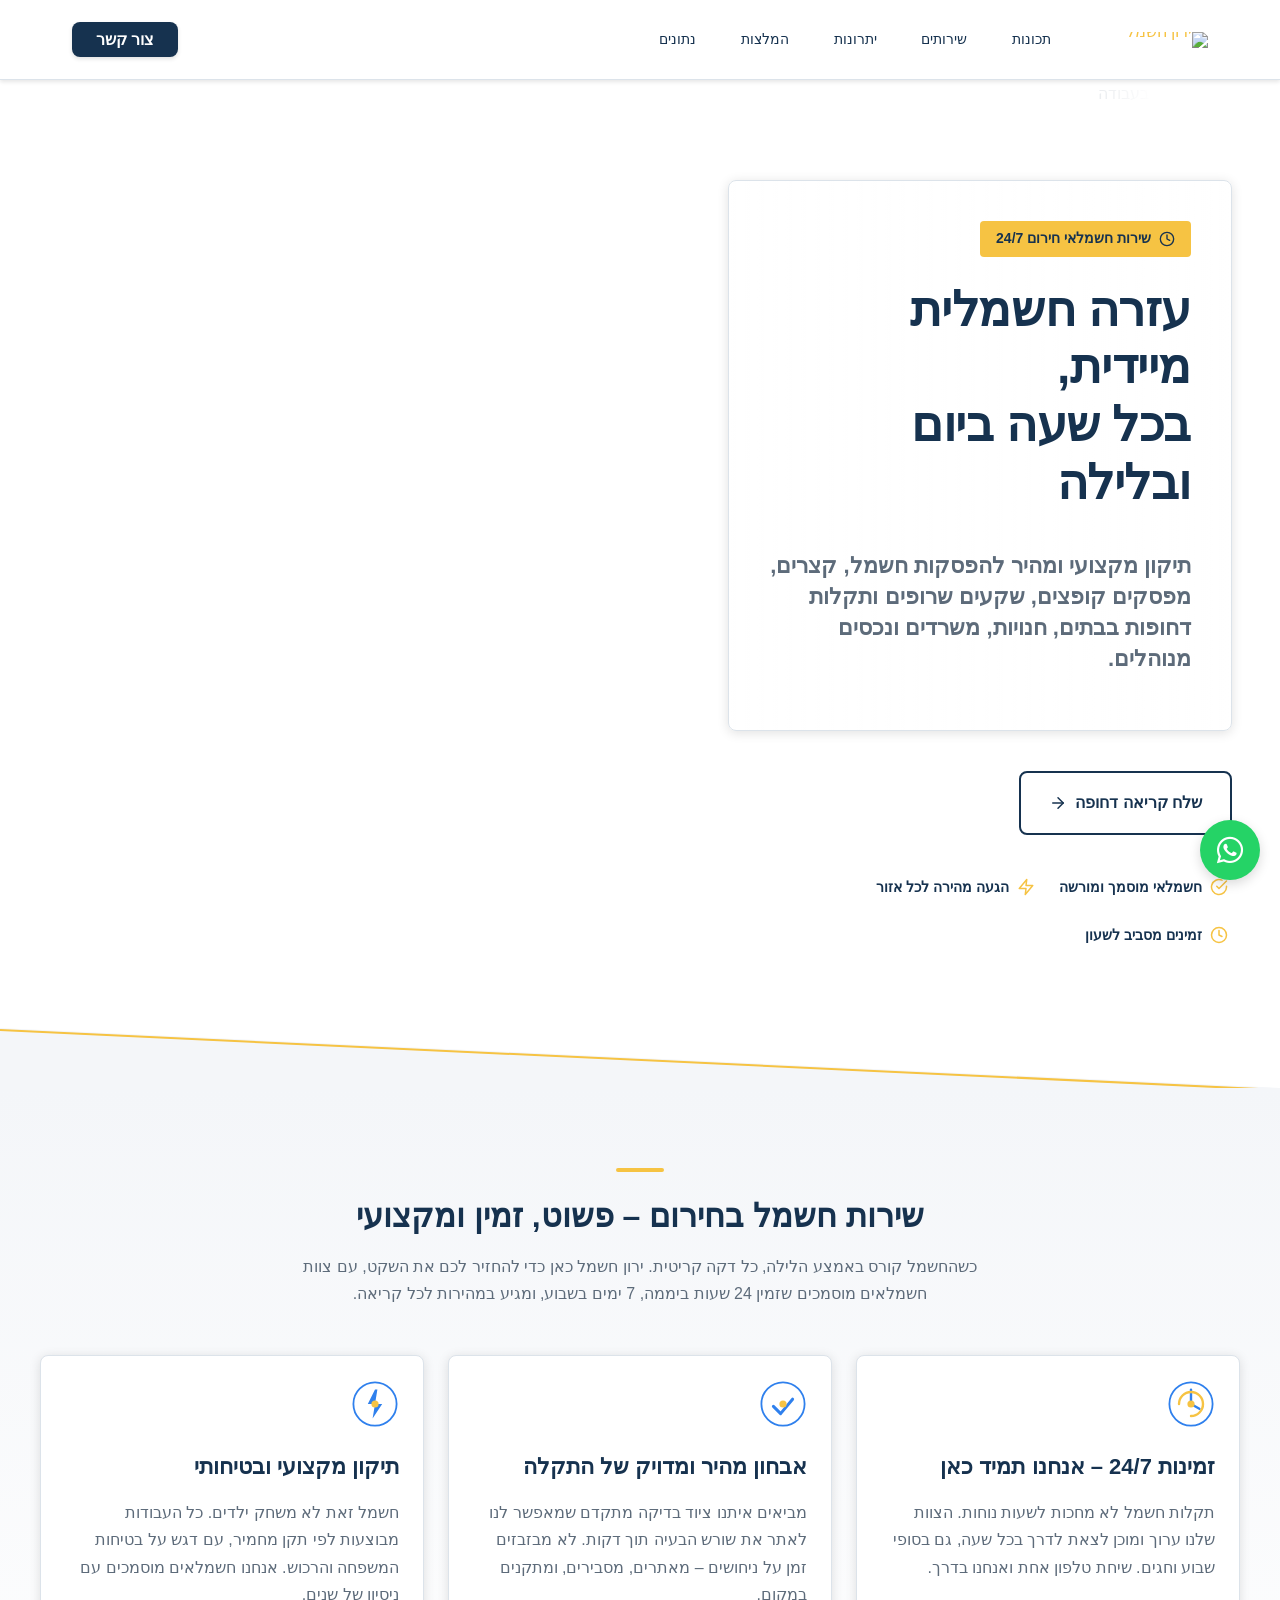
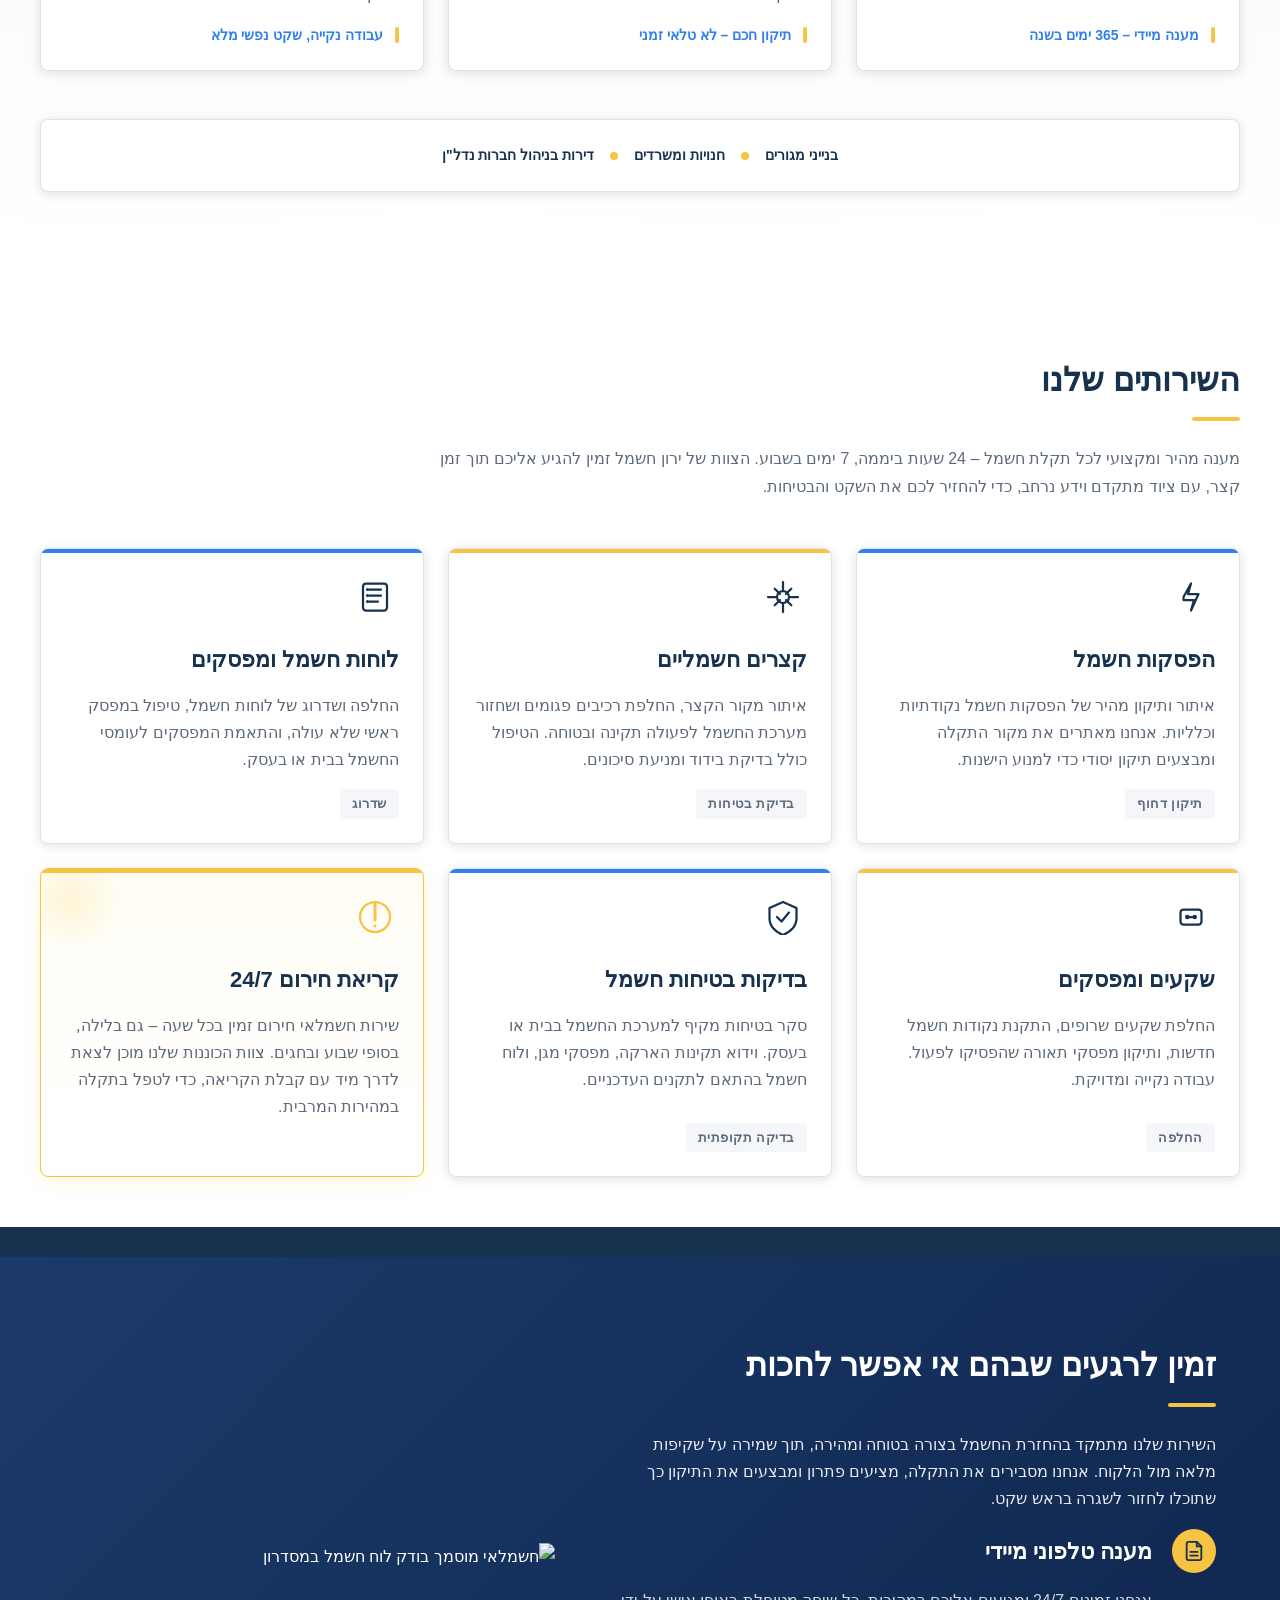
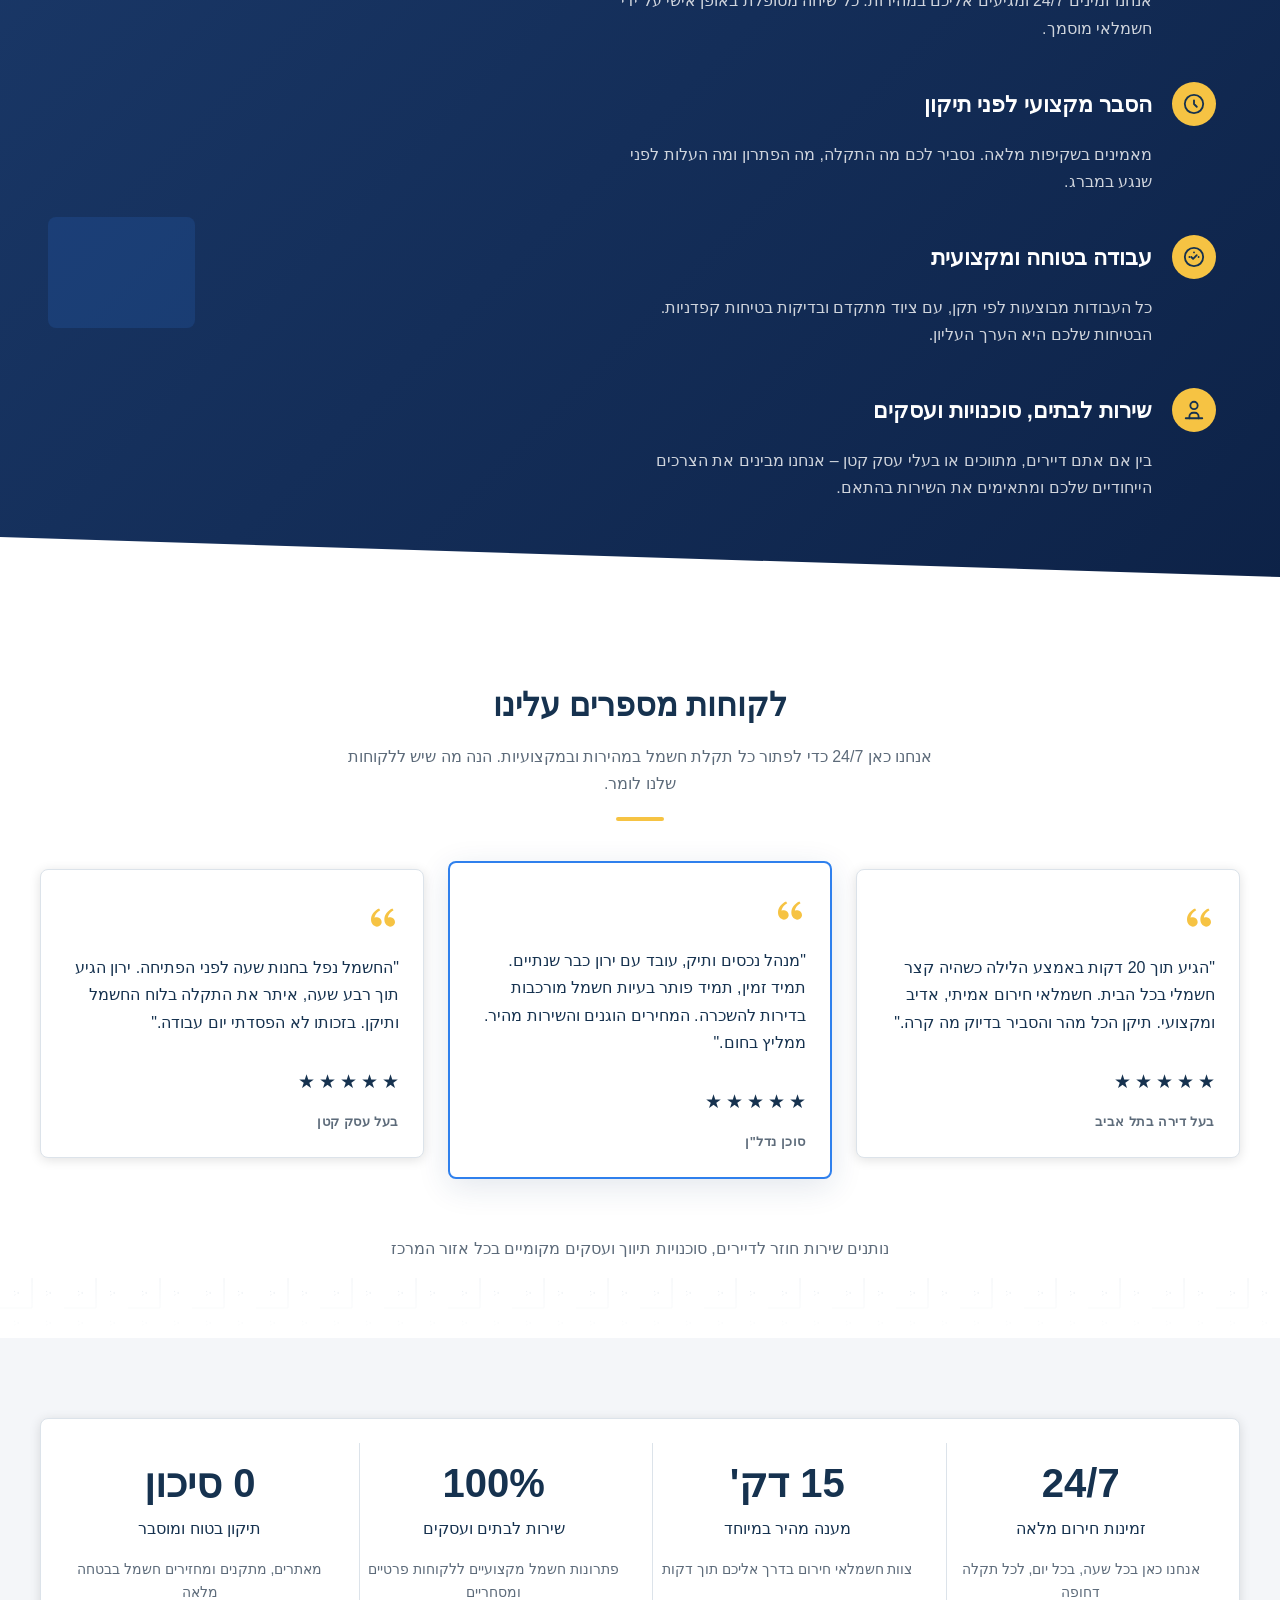
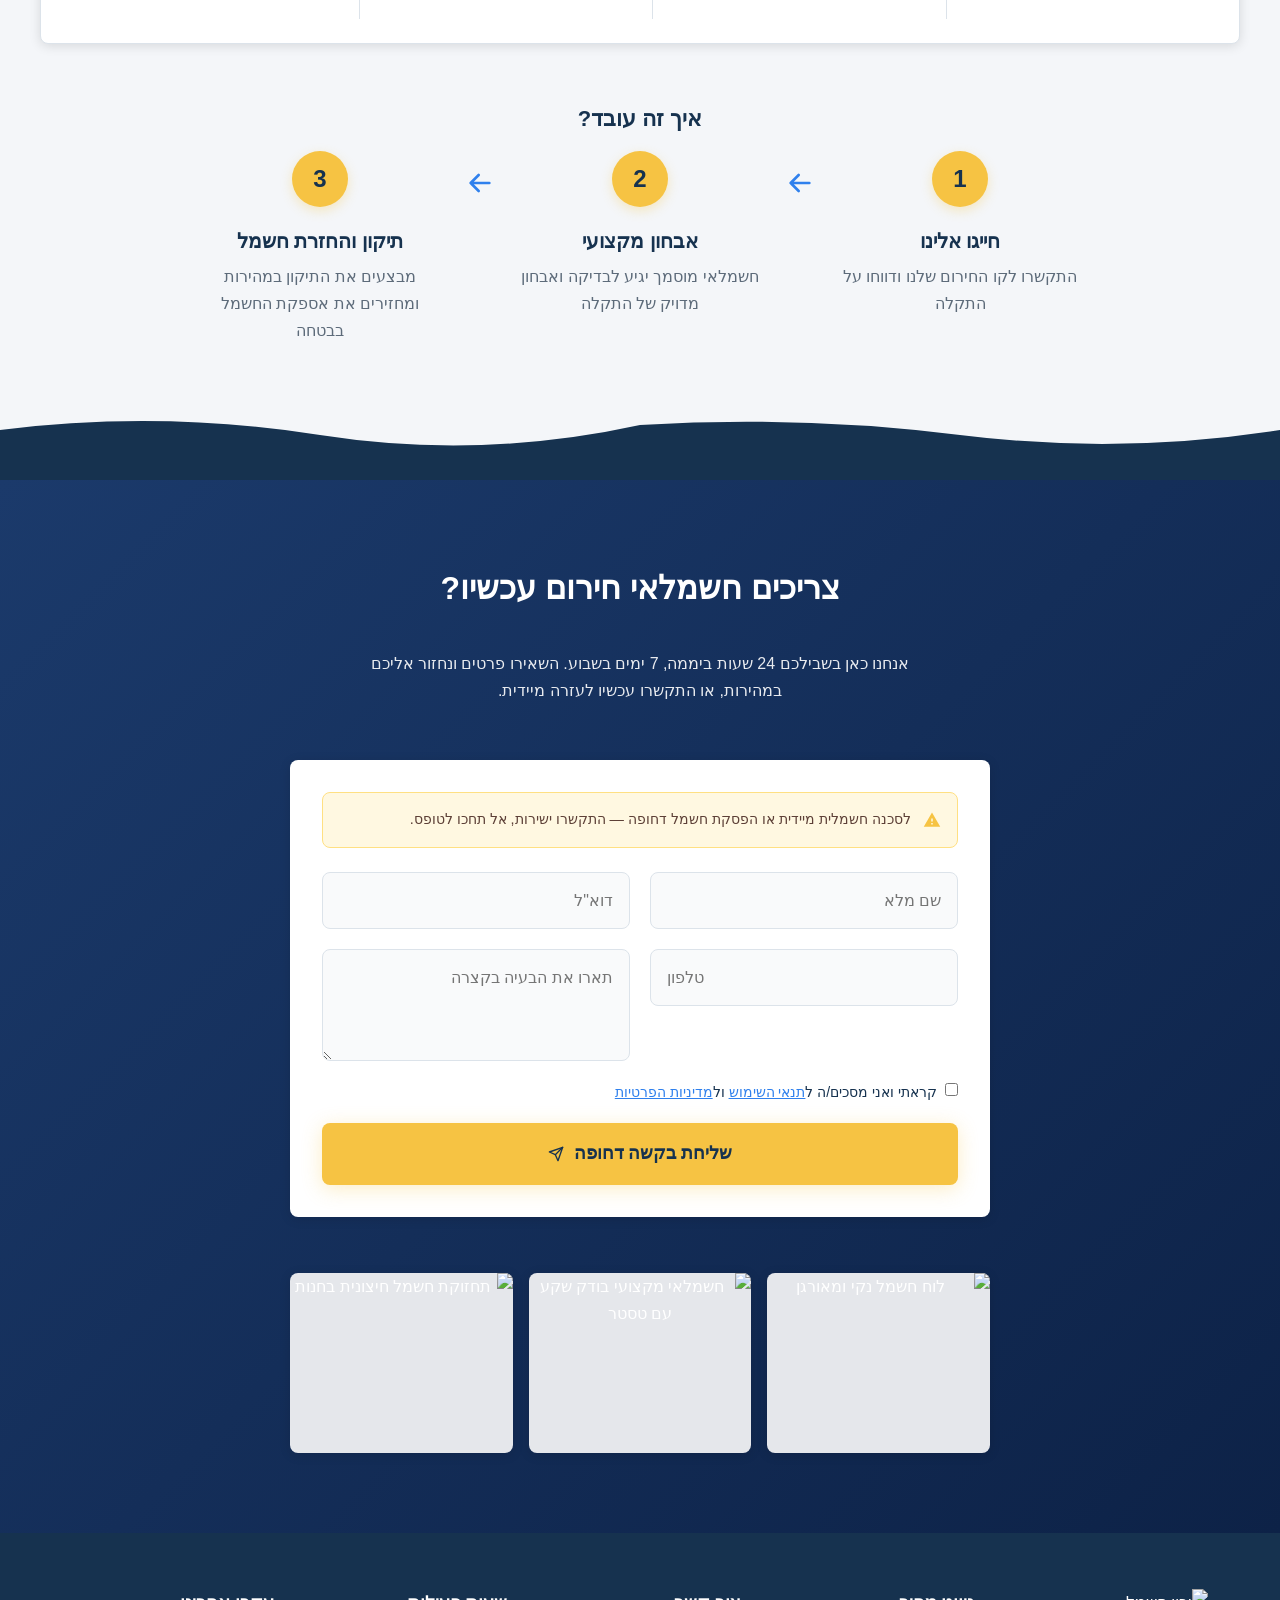
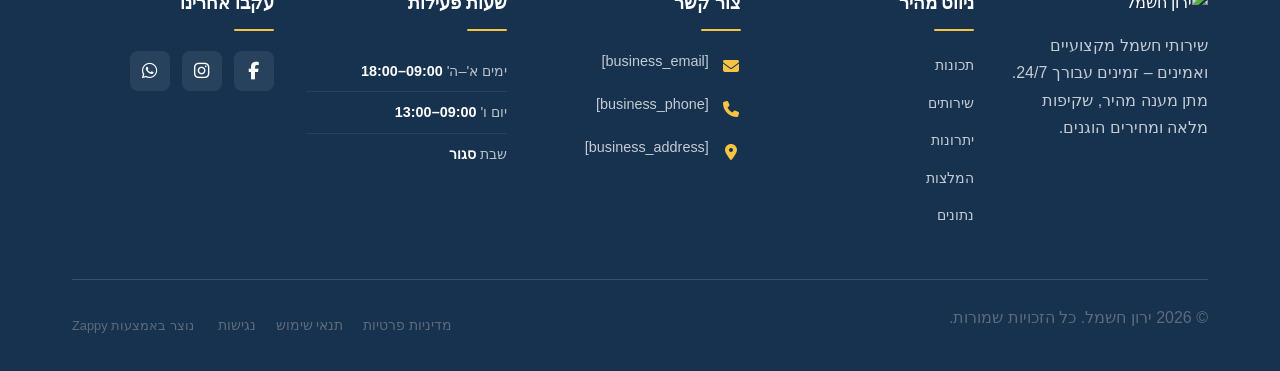
==== index.html @ 62ce53f0 "Incremental sync: 1 page(s) — update_text" ====
<!DOCTYPE html>
<html lang="he" dir="rtl">
<head>
    <meta charset="UTF-8">
    <meta name="viewport" content="width=device-width, initial-scale=1.0">
    <meta name="robots" content="index, follow">
    <title>חשמלאי חירום זמין עכשיו — ירון חשמל</title>
    <meta name="description" content="תקוע בלי חשמל? ירון חשמל מעניק שירות חשמלאי חירום 24 שעות ביממה, 7 ימים בשבוע. מענה מיידי, אמינות ללא פשרות והגעה מהירה לכל אזור. אל תישארו בחושך — חייגו עכשיו!">
    <meta name="keywords" content="חשמלאי חירום, חשמלאי 24 שעות, חשמלאי דחוף, אין חשמל בבית, חשמלאי עכשיו">
    
    <!-- Favicons -->
    <link rel="icon" type="image/x-icon" href="/assets/favicon.ico">
    <link rel="icon" type="image/png" sizes="16x16" href="/assets/favicon-16x16.png">
    <link rel="icon" type="image/png" sizes="32x32" href="/assets/favicon-32x32.png">
    <link rel="icon" type="image/png" sizes="48x48" href="/assets/favicon-48x48.png">
    <link rel="icon" type="image/png" sizes="192x192" href="/assets/favicon-192x192.png">
    <link rel="icon" type="image/png" sizes="512x512" href="/assets/favicon-512x512.png">
    <link rel="apple-touch-icon" href="/assets/apple-touch-icon.png">
    <!-- Zappy Analytics -->
<script>
(function() {
  'use strict';
  
  // Configuration
  var config = {
    websiteId: '525a11b5-ab86-4561-b315-037ea3725234',
    apiUrl: 'https://api.zappy5.com/api/analytics/track',
    sessionDuration: 30 * 60 * 1000, // 30 minutes
    visitorDuration: 30 * 24 * 60 * 60 * 1000, // 30 days
    trackPageViews: true,
    trackClicks: true,
    trackFormSubmissions: true
  };
  
  // Generate or retrieve persistent visitor ID (30 days)
  function getVisitorId() {
    var visitorKey = 'zappy_visitor_' + config.websiteId;
    var visitor = null;
    
    try {
      visitor = localStorage.getItem(visitorKey);
      if (visitor) {
        var visitorData = JSON.parse(visitor);
        var now = Date.now();
        
        // Check if visitor ID is still valid (30 days)
        if (now - visitorData.created < config.visitorDuration) {
          // Update last seen timestamp
          visitorData.lastSeen = now;
          localStorage.setItem(visitorKey, JSON.stringify(visitorData));
          return visitorData.id;
        }
      }
    } catch (e) {
      console.warn('Zappy Analytics: LocalStorage not available');
    }
    
    // Generate new visitor ID
    var newVisitorId = 'zv_' + Date.now() + '_' + Math.random().toString(36).substr(2, 9);
    
    try {
      localStorage.setItem(visitorKey, JSON.stringify({
        id: newVisitorId,
        created: Date.now(),
        lastSeen: Date.now()
      }));
    } catch (e) {
      // Continue without local storage
    }
    
    return newVisitorId;
  }
  
  // Generate or retrieve session ID (30 minutes)
  function getSessionId() {
    var sessionKey = 'zappy_session_' + config.websiteId;
    var session = null;
    
    try {
      session = sessionStorage.getItem(sessionKey);
      if (session) {
        var sessionData = JSON.parse(session);
        var now = Date.now();
        
        // Check if session is still valid
        if (now - sessionData.timestamp < config.sessionDuration) {
          // Update timestamp
          sessionData.timestamp = now;
          sessionStorage.setItem(sessionKey, JSON.stringify(sessionData));
          return sessionData.id;
        }
      }
    } catch (e) {
      console.warn('Zappy Analytics: SessionStorage not available');
    }
    
    // Generate new session ID
    var newSessionId = 'zs_' + Date.now() + '_' + Math.random().toString(36).substr(2, 9);
    
    try {
      sessionStorage.setItem(sessionKey, JSON.stringify({
        id: newSessionId,
        timestamp: Date.now()
      }));
    } catch (e) {
      // Continue without session storage
    }
    
    return newSessionId;
  }
  
  var visitorId = getVisitorId();
  var sessionId = getSessionId();
  
  // Track an event
  function trackEvent(eventType, data) {
    data = data || {};
    
    var eventData = {
      website_id: config.websiteId,
      event_type: eventType,
      page_path: window.location.pathname,
      referrer: document.referrer || 'direct',
      visitor_id: visitorId,
      session_id: sessionId,
      metadata: data
    };
    
    // Use sendBeacon if available (better for page unload events)
    if (navigator.sendBeacon) {
      var blob = new Blob([JSON.stringify(eventData)], { type: 'application/json' });
      navigator.sendBeacon(config.apiUrl, blob);
    } else {
      // Fallback to fetch
      fetch(config.apiUrl, {
        method: 'POST',
        headers: {
          'Content-Type': 'application/json'
        },
        body: JSON.stringify(eventData),
        keepalive: true
      }).catch(function(error) {
        console.warn('Zappy Analytics: Failed to track event', error);
      });
    }
  }
  
  // Track page view
  if (config.trackPageViews) {
    trackEvent('pageview', {
      title: document.title,
      url: window.location.href
    });
  }
  
  // Track clicks on important elements
  if (config.trackClicks) {
    document.addEventListener('click', function(e) {
      var target = e.target;
      
      // Track button clicks (counted as actions)
      if (target.tagName === 'BUTTON' || target.closest('button')) {
        var button = target.tagName === 'BUTTON' ? target : target.closest('button');
        var clickMeta = {
          element: 'button',
          text: button.textContent.trim().substring(0, 100),
          id: button.id || null,
          class: button.className || null
        };
        
        trackEvent('click', clickMeta);
      }
      
      // Track link clicks (navigation - not counted as actions)
      else if (target.tagName === 'A' || target.closest('a')) {
        var link = target.tagName === 'A' ? target : target.closest('a');
        var navMeta = {
          element: 'link',
          text: link.textContent.trim().substring(0, 100),
          href: link.href,
          external: link.hostname !== window.location.hostname
        };
        
        trackEvent('navigation', navMeta);
      }
    }, true);
  }
  
  
  // Track form submissions
  if (config.trackFormSubmissions) {
    document.addEventListener('submit', function(e) {
      var form = e.target;
      
      trackEvent('form_submit', {
        form_id: form.id || null,
        form_name: form.name || null,
        form_action: form.action || null,
        form_method: form.method || 'GET'
      });
    }, true);
  }
  
  // Track time on page (send on page unload)
  var pageLoadTime = Date.now();
  
  window.addEventListener('beforeunload', function() {
    var timeOnPage = Math.floor((Date.now() - pageLoadTime) / 1000); // in seconds
    
    trackEvent('page_unload', {
      time_on_page: timeOnPage,
      page_path: window.location.pathname
    });
  });
  
  // Expose tracking function globally for custom events
  window.zappyAnalytics = {
    track: trackEvent,
    getVisitorId: function() { return visitorId; },
    getSessionId: function() { return sessionId; }
  };
  
})();
</script>
<!-- End Zappy Analytics -->
    <meta property="og:title" content="חשמלאי חירום זמין עכשיו — ירון חשמל">
    <meta property="og:description" content="תקוע בלי חשמל? ירון חשמל מעניק שירות חשמלאי חירום 24 שעות ביממה, 7 ימים בשבוע. מענה מיידי, אמינות ללא פשרות והגעה מהירה לכל אזור. אל תישארו בחושך — חייגו עכשיו!">
    <meta name="twitter:card" content="summary_large_image">
    <meta name="twitter:title" content="חשמלאי חירום זמין עכשיו — ירון חשמל">
    <meta name="twitter:description" content="תקוע בלי חשמל? ירון חשמל מעניק שירות חשמלאי חירום 24 שעות ביממה, 7 ימים בשבוע. מענה מיידי, אמינות ללא פשרות והגעה מהירה לכל אזור. אל תישארו בחושך — חייגו עכשיו!">
    <meta property="og:type" content="website">
  <meta property="og:locale" content="he_IL">
  
  
  
  
  
  <link rel="stylesheet" href="https://cdnjs.cloudflare.com/ajax/libs/font-awesome/6.4.0/css/all.min.css">
  <style>
    .skip-link { position: absolute; top: 0; left: 0; transform: translateY(-200%); padding: 12px 18px; background: var(--bg-dark, #1a1a1a); color: var(--text-light, #fff); font-weight: 600; border-radius: 0 0 8px 0; z-index: 10000; }
    .skip-link:focus { transform: none; outline: 2px solid var(--ring, #fff); outline-offset: 2px; }
    :focus-visible { outline: 2px solid var(--ring, currentColor); outline-offset: 3px; }
  </style>


  
    <!-- Favicons -->
    <link rel="icon" type="image/x-icon" href="/assets/favicon.ico">
    <link rel="icon" type="image/png" sizes="16x16" href="/assets/favicon-16x16.png">
    <link rel="icon" type="image/png" sizes="32x32" href="/assets/favicon-32x32.png">
    <link rel="icon" type="image/png" sizes="48x48" href="/assets/favicon-48x48.png">
    <link rel="icon" type="image/png" sizes="192x192" href="/assets/favicon-192x192.png">
    <link rel="icon" type="image/png" sizes="512x512" href="/assets/favicon-512x512.png">
    <link rel="apple-touch-icon" href="/assets/apple-touch-icon.png">
    <!-- Cookie Consent -->
    <link rel="stylesheet" href="https://cdn.jsdelivr.net/npm/vanilla-cookieconsent@3/dist/cookieconsent.css">
    <script src="https://cdn.jsdelivr.net/npm/vanilla-cookieconsent@3/dist/cookieconsent.umd.js"></script>
    <!-- Mickidum Accessibility Toolbar -->
    <script src="https://cdn.jsdelivr.net/gh/mickidum/acc_toolbar/acctoolbar/acctoolbar.min.js"></script>
    <link rel="stylesheet" href="/styles.css">
    <script>window.ZAPPY_WEBSITE_ID = "525a11b5-ab86-4561-b315-037ea3725234"; window.ZAPPY_API_BASE = "https://api.zappy5.com";</script>

    <style id="zappy-dropdown-submenu-styles">
      /* ========== DESKTOP DROPDOWN SUBMENU STYLES ========== */
      /* Base styles for dropdown submenus - parent must be positioned */
      .nav-menu li:has(.sub-menu), nav li:has(.sub-menu), .navbar li:has(.sub-menu), #navMenu li:has(.sub-menu) { position: relative; }
      /* Submenu base - hidden by default */
      .nav-menu .sub-menu, nav .sub-menu, .navbar .sub-menu, #navMenu .sub-menu { display: block !important; position: absolute !important; top: 100%; left: 0; min-width: 220px; background: white; border-radius: 8px; box-shadow: 0 8px 25px rgba(0,0,0,0.15); padding: 8px 0; opacity: 0; visibility: hidden; transform: translateY(10px); transition: all 0.3s ease; z-index: 1000; list-style: none; pointer-events: none; }
      /* CRITICAL: Desktop hover styles to show dropdown */
      .nav-menu li:hover > .sub-menu, nav li:hover > .sub-menu, .navbar li:hover > .sub-menu, #navMenu li:hover > .sub-menu { opacity: 1 !important; visibility: visible !important; transform: translateY(0) !important; pointer-events: auto !important; }
      /* Submenu item styling */
      .sub-menu li { list-style: none; margin: 0; padding: 0; }
      .sub-menu a { display: block !important; padding: 10px 16px !important; color: var(--text-dark, #333) !important; font-weight: 500; text-decoration: none; white-space: nowrap; transition: background-color 0.2s; }
      .sub-menu .zappy-nav-child > a { padding-left: 28px !important; font-size: 0.9em !important; opacity: 0.85 !important; }
      [dir="rtl"] .sub-menu .zappy-nav-child > a, html[lang="he"] .sub-menu .zappy-nav-child > a, html[lang="ar"] .sub-menu .zappy-nav-child > a { padding-left: 10px !important; padding-right: 28px !important; }
      .sub-menu .zappy-nav-parent > a { font-weight: 600 !important; }
      .sub-menu a:hover { background-color: #f5f5f5; }
      /* RTL (Hebrew/Arabic) dropdown positioning */
      [dir="rtl"] .nav-menu .sub-menu, [dir="rtl"] nav .sub-menu, [dir="rtl"] .navbar .sub-menu, html[lang="he"] .nav-menu .sub-menu, html[lang="he"] nav .sub-menu, html[lang="he"] .navbar .sub-menu, html[lang="ar"] .nav-menu .sub-menu, html[lang="ar"] nav .sub-menu, html[lang="ar"] .navbar .sub-menu { left: auto !important; right: 0 !important; }
      /* Hide empty dropdown menus (exclude catalog sub-menus that use <a> children instead of <li>) */
      .sub-menu:empty, .sub-menu:not(:has(li:not(.zappy-hidden-menu-item))):not(:has(> a)), .sub-menu:not(:has(li)):not(:has(> a)) { display: none !important; opacity: 0 !important; visibility: hidden !important; pointer-events: none !important; }
      /* Desktop: show submenu on Menu Group hover */
      li:has(.menu-group-title):hover > .sub-menu { opacity: 1 !important; visibility: visible !important; transform: translateY(0) !important; pointer-events: auto !important; }
      /* Menu Group title styling */
      .nav-menu > li > .menu-group-title, #navMenu > li > .menu-group-title { display: inline-block; padding: 0.5rem 1rem; cursor: default; user-select: none; }
      
      /* ========== MOBILE SUBMENU STYLES ========== */
      @media (max-width: 768px) {
        .nav-menu .sub-menu, nav .sub-menu, .navbar .sub-menu, #navMenu .sub-menu { position: static !important; transform: none !important; box-shadow: none !important; background: transparent !important; max-height: 0; overflow: hidden; opacity: 0; visibility: hidden; transition: max-height 0.3s ease, opacity 0.3s ease; padding: 0 !important; border-radius: 0 !important; }
        .navbar .sub-menu.mobile-expanded, .nav-menu .sub-menu.mobile-expanded, #navMenu .sub-menu.mobile-expanded { max-height: none !important; overflow-y: visible !important; opacity: 1 !important; visibility: visible !important; padding: 8px 0 8px 16px !important; }
        [dir="rtl"] .sub-menu.mobile-expanded, html[lang="he"] .sub-menu.mobile-expanded { padding: 8px 16px 8px 0 !important; }
        /* Disable hover behavior on mobile */
        .nav-menu li:hover > .sub-menu, nav li:hover > .sub-menu, .navbar li:hover > .sub-menu, #navMenu li:hover > .sub-menu { opacity: 0; visibility: hidden; pointer-events: none; }
        .nav-menu li > .sub-menu.mobile-expanded, nav li > .sub-menu.mobile-expanded, .navbar li > .sub-menu.mobile-expanded, #navMenu li > .sub-menu.mobile-expanded { opacity: 1 !important; visibility: visible !important; pointer-events: auto !important; }
        .nav-menu li:has(.sub-menu), nav li:has(.sub-menu), .navbar li:has(.sub-menu), #navMenu li:has(.sub-menu) { display: flex !important; flex-wrap: wrap !important; align-items: center !important; position: relative !important; min-height: 44px !important; }
        .nav-menu li:has(.sub-menu) > a, nav li:has(.sub-menu) > a, .navbar li:has(.sub-menu) > a, #navMenu li:has(.sub-menu) > a { flex: 1 !important; min-width: 0 !important; }
        .nav-menu li:has(.sub-menu) > .menu-group-title, nav li:has(.sub-menu) > .menu-group-title, .navbar li:has(.sub-menu) > .menu-group-title, #navMenu li:has(.sub-menu) > .menu-group-title { flex: 1 !important; min-width: 0 !important; padding: 0 !important; line-height: inherit !important; }
        .nav-menu li:has(.sub-menu) > .sub-menu, nav li:has(.sub-menu) > .sub-menu, .navbar li:has(.sub-menu) > .sub-menu, #navMenu li:has(.sub-menu) > .sub-menu { flex-basis: 100% !important; width: 100% !important; }
        .nav-menu li:has(.sub-menu) > a [class*="chevron"], .nav-menu li:has(.sub-menu) > a [class*="arrow"], .nav-menu li:has(.sub-menu) > a .fa-chevron-down, .nav-menu li:has(.sub-menu) > a .fa-angle-down, nav li:has(.sub-menu) > a [class*="chevron"], nav li:has(.sub-menu) > a [class*="arrow"], #navMenu li:has(.sub-menu) > a [class*="chevron"], #navMenu li:has(.sub-menu) > a [class*="arrow"] { display: none !important; visibility: hidden !important; }
        .mobile-submenu-toggle { display: flex !important; align-items: center !important; justify-content: center !important; width: 44px !important; height: auto !important; background: transparent !important; border: none !important; cursor: pointer !important; color: var(--text-dark) !important; position: static !important; flex-shrink: 0 !important; align-self: stretch !important; z-index: 2 !important; padding: 0 !important; margin: 0 !important; }
        .mobile-submenu-toggle::after { content: '' !important; width: 0 !important; height: 0 !important; border-left: 6px solid transparent !important; border-right: 6px solid transparent !important; border-top: 7px solid currentColor !important; transition: transform 0.3s ease !important; }
        .mobile-submenu-toggle.expanded::after { transform: rotate(180deg) !important; }
        .sub-menu a { padding: 10px 0 !important; display: block !important; color: var(--text-dark) !important; white-space: normal !important; }
        .sub-menu .zappy-nav-child > a { padding-left: 28px !important; font-size: 0.9em !important; opacity: 0.85 !important; }
        [dir="rtl"] .sub-menu .zappy-nav-child > a, html[lang="he"] .sub-menu .zappy-nav-child > a, html[lang="ar"] .sub-menu .zappy-nav-child > a { padding-left: 0 !important; padding-right: 28px !important; }
        .sub-menu .zappy-nav-parent > a { font-weight: 600 !important; }
        .nav-menu.active, #navMenu.active { max-width: 100vw !important; overflow-x: hidden !important; box-sizing: border-box !important; }
        .navbar .sub-menu li a, nav.navbar .sub-menu li a, .zappy-products-dropdown .sub-menu a { color: var(--text-dark) !important; }
      }
      @media (min-width: 769px) { .mobile-submenu-toggle { display: none !important; } }
    </style>

    <style id="zappy-widget-visibility">
      html[dir="rtl"] .whatsapp-float { right: 20px !important; left: auto !important; }
      html[dir="ltr"] .whatsapp-float, html:not([dir]) .whatsapp-float { left: 20px !important; right: auto !important; }
      html[dir="rtl"] #mic-access-tool-general-button, html[dir="rtl"] .mic-access-tool-general-button,
      html[dir="rtl"] #mic-init-access-tool .mic-access-tool-general-button,
      html[dir="rtl"] #mic-init-access-tool #mic-access-tool-general-button,
      html[dir="rtl"] ._access-icon { left: 20px !important; right: auto !important; }
      html[dir="ltr"] #mic-access-tool-general-button, html[dir="ltr"] .mic-access-tool-general-button,
      html[dir="ltr"] #mic-init-access-tool .mic-access-tool-general-button,
      html[dir="ltr"] #mic-init-access-tool #mic-access-tool-general-button,
      html[dir="ltr"] ._access-icon,
      html:not([dir]) #mic-access-tool-general-button, html:not([dir]) .mic-access-tool-general-button,
      html:not([dir]) #mic-init-access-tool .mic-access-tool-general-button,
      html:not([dir]) #mic-init-access-tool #mic-access-tool-general-button,
      html:not([dir]) ._access-icon { right: 20px !important; left: auto !important; }
      @media (max-width: 768px) { .whatsapp-float { display: flex !important; } }
      @media (min-width: 769px) { .whatsapp-float { display: flex !important; } }
      @media (max-width: 768px) {
        #mic-access-tool-general-button, .mic-access-tool-general-button,
        #mic-init-access-tool .mic-access-tool-general-button, #mic-init-access-tool #mic-access-tool-general-button,
        ._access-icon { display: flex !important; visibility: visible !important; opacity: 1 !important; pointer-events: auto !important; }
        #mic-access-tool-box.opened-mic-access-tool, .mic-access-tool-box.opened-mic-access-tool,
        #mic-init-access-tool #mic-access-tool-box.opened-mic-access-tool {
          visibility: visible !important; opacity: 1 !important; pointer-events: auto !important;
        }
      }
      @media (min-width: 769px) {
        #mic-access-tool-general-button, .mic-access-tool-general-button,
        #mic-init-access-tool .mic-access-tool-general-button, #mic-init-access-tool #mic-access-tool-general-button,
        ._access-icon { display: flex !important; visibility: visible !important; opacity: 1 !important; pointer-events: auto !important; }
        #mic-access-tool-box.opened-mic-access-tool, .mic-access-tool-box.opened-mic-access-tool,
        #mic-init-access-tool #mic-access-tool-box.opened-mic-access-tool {
          visibility: visible !important; opacity: 1 !important; pointer-events: auto !important;
        }
      }
    </style>
</head>
<body>
<a class="skip-link" href="#main">דלג לתוכן הראשי</a>
  <nav class="navbar" dir="rtl">
  <button class="mobile-toggle" id="mobileToggle" aria-label="Menu">
    <svg class="hamburger-icon" width="24" height="24" viewBox="0 0 24 24" fill="none">
      <path d="M3 12h18M3 6h18M3 18h18" stroke="currentColor" stroke-width="2" stroke-linecap="round"></path>
    </svg>
    <svg class="close-icon" width="24" height="24" viewBox="0 0 24 24" fill="none" style="display: none;">
      <path d="M18 6L6 18M6 6l12 12" stroke="currentColor" stroke-width="2" stroke-linecap="round"></path>
    </svg>
  </button>
  <button class="phone-header-btn" data-phone="[business_phone]" aria-label="Call">
    <svg width="20" height="20" viewBox="0 0 24 24" fill="currentColor">
      <path d="M22 16.92v3a2 2 0 0 1-2.18 2 19.79 19.79 0 0 1-8.63-3.07 19.5 19.5 0 0 1-6-6 19.79 19.79 0 0 1-3.07-8.67A2 2 0 0 1 4.11 2h3a2 2 0 0 1 2 1.72 12.84 12.84 0 0 0 .7 2.81 2 2 0 0 1-.45 2.11L8.09 9.91a16 16 0 0 0 6 6l1.27-1.27a2 2 0 0 1 2.11-.45 12.84 12.84 0 0 0 2.81.7A2 2 0 0 1 22 16.92z"></path>
    </svg>
  </button>
  <div class="nav-container">
    <div class="nav-right-group"><div class="nav-brand">
      <a href="/" class="logo-link"><img class="logo" src="/assets/site-----image-1.webp" alt="ירון חשמל"></a>
    </div><ul class="nav-menu" id="navMenu"><li><a href="#features">תכונות</a></li><li><a href="#services">שירותים</a></li><li><a href="#benefits">יתרונות</a></li><li><a href="#testimonials">המלצות</a></li><li><a href="#stats">נתונים</a></li><li class="mobile-contact-link nav-cta-mobile-item"><a href="#cta" class="nav-cta-btn">צור קשר</a></li></ul></div>
    
    <div class="nav-cta-container">
      <a href="#cta" class="nav-cta-btn">צור קשר</a>
    </div>
  </div>
</nav>
<script>

// Navbar Mobile Menu Toggle and Contrast Fix
(function() {
  // Use 'load' event instead of 'DOMContentLoaded' to ensure we run AFTER all other scripts
  window.addEventListener('load', function() {
    
    // FIX MOBILE BUTTON CONTRAST
    // Detect navbar background color and apply contrasting color to mobile buttons
    const navbar = document.querySelector('.navbar, nav, header');
    if (!navbar) {
      console.log('[Navbar] Navbar element not found');
      return;
    }
    
    // DECLARE VARIABLES EARLY to avoid Temporal Dead Zone errors
    // These are used in multiple places below
    let mobileToggle = document.getElementById('mobileToggle') ||
                       document.querySelector('.mobile-toggle') ||
                       document.querySelector('.hamburger') ||
                       document.querySelector('.hamburger-menu') ||
                       document.querySelector('.menu-toggle') ||
                       document.querySelector('.burger-menu') ||
                       document.querySelector('[aria-label="Menu"]') ||
                       document.querySelector('[aria-label="תפריט"]');
    
    const phoneBtn = document.querySelector('.phone-header-btn');
    
    const computedStyle = window.getComputedStyle(navbar);
    let bgColor = computedStyle.backgroundColor;
    
    console.log('[Navbar] Initial navbar background:', bgColor);
    
    // Check if background is transparent or rgba with 0 alpha
    const isTransparent = bgColor === 'transparent' || 
                         bgColor === 'rgba(0, 0, 0, 0)' ||
                         (bgColor.startsWith('rgba') && bgColor.includes(', 0)'));
    
    if (isTransparent) {
      // Check for background-image or gradient
      const bgImage = computedStyle.backgroundImage;
      if (bgImage && bgImage !== 'none') {
        console.log('[Navbar] Navbar has background image/gradient, using dark text');
        bgColor = 'rgb(240, 240, 240)'; // Assume light background
      } else {
        // Transparent navbar - check body background
        const bodyBg = window.getComputedStyle(document.body).backgroundColor;
        console.log('[Navbar] Navbar transparent, using body background:', bodyBg);
        bgColor = bodyBg;
      }
    }
    
    // Calculate luminance to determine if background is light or dark
    const rgb = bgColor.match(/\d+/g);
    if (rgb && rgb.length >= 3) {
      const r = parseInt(rgb[0]);
      const g = parseInt(rgb[1]);
      const b = parseInt(rgb[2]);
      const luminance = (0.299 * r + 0.587 * g + 0.114 * b) / 255;
      
      // Mobile button colors are set by Claude's AI-generated CSS (same as .nav-menu a)
      // No dynamic color overrides needed - colors come from the generated navbar CSS
      console.log('[Navbar] Mobile button colors preserved from Claude CSS (luminance:', luminance.toFixed(2) + ')');
      
      // FIX ICON SIZES - Ensure SVGs are properly sized and visible
      // INJECT CRITICAL CSS TO OVERRIDE ANY CONFLICTING RULES
      const criticalCSS = document.createElement('style');
      criticalCSS.id = 'zappy-mobile-nav-fix';
      const htmlLang = document.documentElement.lang || 'en';
      const htmlDir = document.documentElement.dir || 'ltr';
      // Check both dir attribute AND lang for RTL detection
      // dir="rtl" is the most reliable indicator
      const isRTL = htmlDir === 'rtl' || htmlLang === 'he' || htmlLang === 'ar';
      
      criticalCSS.textContent = `
        /* Hide mobile buttons on desktop, show only on mobile */
        @media (min-width: 769px) {
          .mobile-toggle,
          .phone-header-btn {
            display: none !important;
          }
        }
        
        /* Show and position mobile buttons correctly on mobile */
        @media (max-width: 768px) {
          .navbar,
          nav.navbar {
            min-height: 70px !important;
          }

          .mobile-toggle,
          .phone-header-btn {
            position: absolute !important;
            top: 0 !important;
            bottom: 0 !important;
            margin-top: auto !important;
            margin-bottom: auto !important;
            transform: none !important;
            z-index: 1001 !important;
            display: flex !important;
            align-items: center !important;
            justify-content: center !important;
            width: 36px !important;
            height: 36px !important;
            border-radius: 50% !important;
            border: none !important;
            cursor: pointer !important;
            padding: 6px !important;
            background: none !important;
            color: var(--nav-text, var(--text-dark)) !important;
            touch-action: manipulation !important;
            -webkit-tap-highlight-color: transparent !important;
          }

          html[data-zappy-site-type="ecommerce"] .phone-header-btn,
          body[data-zappy-site-type="ecommerce"] .phone-header-btn,
          html[data-zappy-site-type="ecommerce"] header .phone-header-btn,
          html[data-zappy-site-type="ecommerce"] nav .phone-header-btn {
            display: none !important;
            visibility: hidden !important;
            width: 0 !important;
            height: 0 !important;
            min-width: 0 !important;
            overflow: hidden !important;
          }
          
          /* LTR positioning (default): hamburger LEFT, phone RIGHT */
          html:not([dir="rtl"]):not([lang="he"]):not([lang="ar"]) .mobile-toggle,
          html[dir="ltr"] .mobile-toggle {
            left: 12px !important;
            right: auto !important;
          }
          html:not([dir="rtl"]):not([lang="he"]):not([lang="ar"]) .phone-header-btn,
          html[dir="ltr"] .phone-header-btn {
            right: 12px !important;
            left: auto !important;
          }
          
          /* RTL positioning: hamburger RIGHT, phone LEFT */
          html[dir="rtl"] .mobile-toggle,
          html[lang="he"] .mobile-toggle,
          html[lang="ar"] .mobile-toggle {
            right: 12px !important;
            left: auto !important;
          }
          html[dir="rtl"] .phone-header-btn,
          html[lang="he"] .phone-header-btn,
          html[lang="ar"] .phone-header-btn {
            left: 12px !important;
            right: auto !important;
          }
          
          /* CRITICAL: Ensure nav-container has min-height on mobile */
          /* All children are positioned absolutely/fixed on mobile, so height:auto collapses to 0 */
          .nav-container {
            min-height: 70px !important;
            position: relative !important;
          }
          
          /* Ensure SVG icons are properly sized and inherit color */
          .mobile-toggle svg,
          .phone-header-btn svg {
            width: 24px !important;
            height: 24px !important;
            /* Don't force display - let JavaScript control hamburger/close toggle */
          }
          
          /* Reset nav-cta-container on mobile - remove desktop box-shadow/padding */
          /* that creates a visible ghost box when CTA button is hidden */
          .nav-cta-container {
            box-shadow: none !important;
            padding: 0 !important;
          }
          
          /* Hide nav-cta-container entirely on mobile when there's no lang-switcher */
          /* (only the CTA button is inside, and it's hidden on mobile) */
          .nav-cta-container:not(:has(.lang-switcher)) {
            display: none !important;
          }
          
          /* CRITICAL: Prevent hero image fade gradient from bleeding over headline text */
          /* The .image-fade-gradient has bottom: -30px (extends below parent) */
          /* On mobile stacked layout, this overlaps the h1 text below the image */
          .hero-image-column {
            overflow: hidden !important;
          }
          .image-fade-gradient {
            bottom: 0 !important;
          }
          
          /* Hide desktop language switcher on mobile - hamburger menu handles it */
          /* High specificity to override stored CSS */
          .lang-switcher,
          .nav-cta-container .lang-switcher,
          .nav-container .lang-switcher,
          .navbar .lang-switcher,
          .navbar .nav-cta-container .lang-switcher {
            display: none !important;
          }
        }
      `;
      
      // Remove existing fix if present and inject new one
      const existing = document.getElementById('zappy-mobile-nav-fix');
      if (existing) existing.remove();
      document.head.appendChild(criticalCSS);
      
      console.log('[Navbar] Critical CSS injected for mobile nav positioning');
      
      // ONLY apply inline positioning styles on mobile viewport
      // On desktop, the CSS handles hiding these buttons with display: none
      // Inline styles were breaking desktop layout by overriding CSS
      const isMobileViewport = window.innerWidth <= 768;
      
      if (mobileToggle) {
        // Icon sizing applies to all viewports for consistency
        const hamburgerIcon = mobileToggle.querySelector('.hamburger-icon');
        const closeIcon = mobileToggle.querySelector('.close-icon');
        
        if (hamburgerIcon) {
          hamburgerIcon.style.setProperty('width', '24px', 'important');
          hamburgerIcon.style.setProperty('height', '24px', 'important');
          hamburgerIcon.style.setProperty('display', 'block', 'important'); // Show hamburger by default
        }
        if (closeIcon) {
          closeIcon.style.setProperty('width', '24px', 'important');
          closeIcon.style.setProperty('height', '24px', 'important');
          closeIcon.style.setProperty('display', 'none', 'important'); // Hide close icon by default
        }
        
        // ONLY set positioning inline styles on mobile
        if (isMobileViewport) {
          mobileToggle.style.setProperty('position', 'absolute', 'important');
          mobileToggle.style.setProperty('top', '0', 'important');
          mobileToggle.style.setProperty('bottom', '0', 'important');
          mobileToggle.style.setProperty('margin-top', 'auto', 'important');
          mobileToggle.style.setProperty('margin-bottom', 'auto', 'important');
          mobileToggle.style.setProperty('transform', 'none', 'important');
          mobileToggle.style.setProperty('z-index', '1001', 'important');
          
          // Clear any inline left/right so CSS can take over based on html[dir]
          mobileToggle.style.removeProperty('left');
          mobileToggle.style.removeProperty('right');
          
          console.log('[Navbar] Mobile toggle positioning applied (mobile viewport)');
        } else {
          // On desktop, clear any positioning styles to let CSS handle it
          mobileToggle.style.removeProperty('position');
          mobileToggle.style.removeProperty('top');
          mobileToggle.style.removeProperty('transform');
          mobileToggle.style.removeProperty('z-index');
          mobileToggle.style.removeProperty('left');
          mobileToggle.style.removeProperty('right');
          console.log('[Navbar] Desktop viewport - cleared mobile toggle inline positioning');
        }
      }
      
      if (phoneBtn) {
        // Icon sizing applies to all viewports
        const phoneIcon = phoneBtn.querySelector('svg');
        if (phoneIcon) {
          phoneIcon.style.width = '24px';
          phoneIcon.style.height = '24px';
          phoneIcon.setAttribute('width', '24');
          phoneIcon.setAttribute('height', '24');
        }
        
        // ONLY set positioning inline styles on mobile
        if (isMobileViewport) {
          phoneBtn.style.setProperty('position', 'absolute', 'important');
          phoneBtn.style.setProperty('top', '0', 'important');
          phoneBtn.style.setProperty('bottom', '0', 'important');
          phoneBtn.style.setProperty('margin-top', 'auto', 'important');
          phoneBtn.style.setProperty('margin-bottom', 'auto', 'important');
          phoneBtn.style.setProperty('transform', 'none', 'important');
          phoneBtn.style.setProperty('z-index', '1001', 'important');
          
          // Clear any inline left/right so CSS can take over based on html[dir]
          phoneBtn.style.removeProperty('left');
          phoneBtn.style.removeProperty('right');
          
          console.log('[Navbar] Phone button positioning applied (mobile viewport)');
        } else {
          // On desktop, clear any positioning styles to let CSS handle it
          phoneBtn.style.removeProperty('position');
          phoneBtn.style.removeProperty('top');
          phoneBtn.style.removeProperty('transform');
          phoneBtn.style.removeProperty('z-index');
          phoneBtn.style.removeProperty('left');
          phoneBtn.style.removeProperty('right');
          console.log('[Navbar] Desktop viewport - cleared phone button inline positioning');
        }
      }
    } else {
      console.log('[Navbar] Could not parse background color:', bgColor);
    }
    
    // MOBILE MENU TOGGLE
    // Re-query in case DOM changed (mobileToggle already declared at top of function)
    mobileToggle = document.getElementById('mobileToggle') ||
                   document.querySelector('.mobile-toggle') ||
                   document.querySelector('.hamburger') ||
                   document.querySelector('.hamburger-menu') ||
                   document.querySelector('.menu-toggle') ||
                   document.querySelector('.burger-menu') ||
                   document.querySelector('[aria-label="Menu"]') ||
                   document.querySelector('[aria-label="תפריט"]');
    
    // EXPANDED SEARCH: Find nav menu by ID or class
    const navMenu = document.getElementById('navMenu') ||
                  document.querySelector('.nav-menu') ||
                  document.querySelector('.nav-links') ||
                  document.querySelector('nav ul:not(.submenu)');
    
    if (!mobileToggle || !navMenu) {
      console.log('[Navbar] Mobile toggle or menu not found:', { toggle: !!mobileToggle, menu: !!navMenu });
      return;
    }
    
    // Ensure navMenu has ID for CSS targeting
    if (!navMenu.id) {
      navMenu.id = 'navMenu';
    }
    
    console.log('[Navbar] Initializing mobile menu...');
    
    // Remove any existing event listeners by cloning the button
    const newToggle = mobileToggle.cloneNode(true);
    mobileToggle.parentNode.replaceChild(newToggle, mobileToggle);
    
    // Toggle menu handler (shared by click and touchend)
    function handleToggle(e) {
      e.preventDefault();
      e.stopPropagation();
      
      const hamburgerIcon = newToggle.querySelector('.hamburger-icon');
      const closeIcon = newToggle.querySelector('.close-icon');
      const isActive = navMenu.classList.contains('active');
      
      if (isActive) {
        // Close menu
        navMenu.classList.remove('active');
        if (hamburgerIcon) hamburgerIcon.style.setProperty('display', 'block', 'important');
        if (closeIcon) closeIcon.style.setProperty('display', 'none', 'important');
        document.body.style.overflow = '';
        document.body.classList.remove('menu-open');
        console.log('[Navbar] Menu closed');
      } else {
        // Open menu
        navMenu.classList.add('active');
        if (hamburgerIcon) hamburgerIcon.style.setProperty('display', 'none', 'important');
        if (closeIcon) closeIcon.style.setProperty('display', 'block', 'important');
        document.body.style.overflow = 'hidden';
        document.body.classList.add('menu-open');
        console.log('[Navbar] Menu opened');
      }
    }
    
    // Use click for desktop/emulation and touchend as iOS Safari fallback.
    // Prevent double-fire with a timestamp guard.
    var lastToggleTime = 0;
    function guardedToggle(e) {
      var now = Date.now();
      if (now - lastToggleTime < 300) return;
      lastToggleTime = now;
      handleToggle(e);
    }
    
    newToggle.addEventListener('click', guardedToggle);
    newToggle.addEventListener('touchend', guardedToggle);

    // Close the full-screen overlay menu on Escape
    document.addEventListener('keydown', function(e) {
      if ((e.key === 'Escape' || e.key === 'Esc') && navMenu.classList.contains('active')) {
        const hamburgerIcon = newToggle.querySelector('.hamburger-icon');
        const closeIcon = newToggle.querySelector('.close-icon');
        navMenu.classList.remove('active');
        if (hamburgerIcon) hamburgerIcon.style.setProperty('display', 'block', 'important');
        if (closeIcon) closeIcon.style.setProperty('display', 'none', 'important');
        document.body.style.overflow = '';
        document.body.classList.remove('menu-open');
        console.log('[Navbar] Menu closed (Escape)');
      }
    });
    
    // Close menu when clicking nav links (but NOT dropdown toggles)
    const navLinks = navMenu.querySelectorAll('a');
    navLinks.forEach(function(link) {
      link.addEventListener('click', function() {
        // Don't close if it's a dropdown child (unless it's a real navigation link)
        if (this.getAttribute('href') === '#') return;
        
        const hamburgerIcon = newToggle.querySelector('.hamburger-icon');
        const closeIcon = newToggle.querySelector('.close-icon');
        
        navMenu.classList.remove('active');
        if (hamburgerIcon) hamburgerIcon.style.setProperty('display', 'block', 'important');
        if (closeIcon) closeIcon.style.setProperty('display', 'none', 'important');
        document.body.style.overflow = '';
        document.body.classList.remove('menu-open');
        console.log('[Navbar] Menu closed (link clicked)');
      });
    });
    
    // DROPDOWN MENU TOGGLE (for mobile and touch devices)
    var dropdownToggles = navMenu.querySelectorAll('.dropdown-toggle');
    dropdownToggles.forEach(function(toggle) {
      toggle.addEventListener('click', function(e) {
        e.preventDefault();
        e.stopPropagation();
        var parent = this.closest('.nav-dropdown');
        if (!parent) return;
        
        // Close other open dropdowns at the same level
        var siblings = parent.parentNode.querySelectorAll('.nav-dropdown.open');
        siblings.forEach(function(sib) {
          if (sib !== parent) sib.classList.remove('open');
        });
        
        parent.classList.toggle('open');
        console.log('[Navbar] Dropdown toggled:', parent.classList.contains('open') ? 'open' : 'closed');
      });
    });
    
    // Close dropdowns when clicking outside
    document.addEventListener('click', function(e) {
      if (!e.target.closest('.nav-dropdown')) {
        var openDropdowns = document.querySelectorAll('.nav-dropdown.open');
        openDropdowns.forEach(function(dd) { dd.classList.remove('open'); });
      }
    });
    
    console.log('[Navbar] Dropdown handlers initialized for ' + dropdownToggles.length + ' dropdowns');
    
    // Phone button functionality (phoneBtn already declared at top of function)
    if (phoneBtn) {
      phoneBtn.addEventListener('click', function() {
        // Get phone number from placeholder in page or use default
        const phoneLinks = document.querySelectorAll('a[href^="tel:"]');
        const phoneNumber = phoneLinks.length > 0 
          ? phoneLinks[0].getAttribute('href').replace('tel:', '')
          : '[business_phone]';
        
        window.location.href = 'tel:' + phoneNumber;
        console.log('[Navbar] Phone button clicked');
      });
    }
    
    console.log('[Navbar] Mobile menu initialized successfully');
    
    // WhatsApp button visibility is now controlled via CSS (siteSettings).
    // No JS-based desktop hiding — the button is visible on both mobile and desktop by default.
  });
})();

</script>
  
  <main id="main">
    <section data-band-index="0" id="hero" class="index-hero-section" data-layout-spec="בית-hero" data-hero-treatment="fade-bleed" style="--hero-fade-color: var(--bg-light);" role="banner" aria-label="גיבור דף הבית" data-hero-type="fullscreen-scrim">
    <img loading="eager" fetchpriority="high" class="hero-fade-img" data-hero-bg="true" data-placeholder="index-hero-image-1" data-context="Professional electrician in clean navy-blue uniform with yellow safety accents, working beside a modern residential electrical panel, holding tools, bright and realistic lighting, shot on a residential site with clean white walls, composition focused on the right side of the frame leaving the left side naturally emptier for text overlay" width="1400" height="900" src="/assets/site-index-hero-image-1.webp" alt="חשמלאי מקצועי בעבודה">
    
    <div class="hero-fade-content">
        <div class="hero-text-group">
            <span class="hero-badge">
                <svg data-element-type="icon" data-icon-type="svg" aria-hidden="true" width="16" height="16" viewBox="0 0 24 24" fill="none" stroke="currentColor" stroke-width="2" stroke-linecap="round" stroke-linejoin="round"><circle cx="12" cy="12" r="10"></circle><polyline points="12 6 12 12 16 14"></polyline></svg>
                שירות חשמלאי חירום 24/7
            </span>
            
            <h1 class="hero-title">עזרה חשמלית מיידית,<br>בכל שעה ביום ובלילה</h1>
            
            <h3 class="hero-subtitle">תיקון מקצועי ומהיר להפסקות חשמל, קצרים, מפסקים קופצים, שקעים שרופים ותקלות דחופות בבתים, חנויות, משרדים ונכסים מנוהלים.</h3>
        </div>
        
        <div class="hero-actions">
            
            
            <a href="#contact" class="btn-secondary-request">
                שלח קריאה דחופה
                <svg data-element-type="icon" data-icon-type="svg" aria-hidden="true" width="18" height="18" viewBox="0 0 24 24" fill="none" stroke="currentColor" stroke-width="2" stroke-linecap="round" stroke-linejoin="round"><line x1="5" y1="12" x2="19" y2="12"></line><polyline points="12 5 19 12 12 19"></polyline></svg>
            </a>
        </div>
        
        <div class="hero-trust-row">
            <div class="trust-item">
                <svg data-element-type="icon" data-icon-type="svg" aria-hidden="true" width="18" height="18" viewBox="0 0 24 24" fill="none" stroke="currentColor" stroke-width="2" stroke-linecap="round" stroke-linejoin="round"><path d="M22 11.08V12a10 10 0 1 1-5.93-9.14"></path><polyline points="22 4 12 14.01 9 11.01"></polyline></svg>
                <span>חשמלאי מוסמך ומורשה</span>
            </div>
            <div class="trust-item">
                <svg data-element-type="icon" data-icon-type="svg" aria-hidden="true" width="18" height="18" viewBox="0 0 24 24" fill="none" stroke="currentColor" stroke-width="2" stroke-linecap="round" stroke-linejoin="round"><polygon points="13 2 3 14 12 14 11 22 21 10 12 10 13 2"></polygon></svg>
                <span>הגעה מהירה לכל אזור</span>
            </div>
            <div class="trust-item">
                <svg data-element-type="icon" data-icon-type="svg" aria-hidden="true" width="18" height="18" viewBox="0 0 24 24" fill="none" stroke="currentColor" stroke-width="2" stroke-linecap="round" stroke-linejoin="round"><circle cx="12" cy="12" r="10"></circle><polyline points="12 6 12 12 16 14"></polyline></svg>
                <span>זמינים מסביב לשעון</span>
            </div>
        </div>
    </div>

    <div class="index-hero-divider-wrapper">
        <svg data-no-icon-edit="true" aria-hidden="true" viewBox="0 0 1200 80" preserveAspectRatio="none" xmlns="http://www.w3.org/2000/svg">
            <defs>
                <clipPath id="hero-diagonal">
                    <polygon points="0,0 1200,0 1200,80 0,80"></polygon>
                </clipPath>
            </defs>
            <path d="M0,80 L0,20 L1200,80 L1200,80 Z" fill="#F4F6F9"></path>
            <path d="M0,22 L1200,82" fill="#F4F6F9" stroke="var(--accent)" stroke-width="2" vector-effect="non-scaling-stroke"></path>
        </svg>
    </div>
</section>

<section data-band-index="1" id="features" class="index-features-section" data-layout-spec="בית-features">
  <div class="index-features-section__container">
    <div class="index-features-section__intro">
      <div class="index-features-section__accent-bar" aria-hidden="true"></div>
      <h2 class="index-features-section__title">שירות חשמל בחירום – פשוט, זמין ומקצועי</h2>
      <p class="index-features-section__subtitle">כשהחשמל קורס באמצע הלילה, כל דקה קריטית. ירון חשמל כאן כדי להחזיר לכם את השקט, עם צוות חשמלאים מוסמכים שזמין 24 שעות ביממה, 7 ימים בשבוע, ומגיע במהירות לכל קריאה.</p>
    </div>

    <div class="index-features-section__grid">
      <article class="index-features-section__card">
        <div class="index-features-section__card-icon">
          <svg data-element-type="icon" data-icon-type="svg" viewBox="0 0 40 40" fill="none" xmlns="http://www.w3.org/2000/svg">
            <circle cx="20" cy="20" r="18" stroke="#2F80ED" stroke-width="1.5" fill="none"></circle>
            <path d="M20 8V20L27 24" stroke="#2F80ED" stroke-width="2" stroke-linecap="round" stroke-linejoin="round"></path>
            <path d="M10 20C10 14.48 14.48 10 20 10C25.52 10 30 14.48 30 20C30 25.52 25.52 30 20 30" stroke="#F6C343" stroke-width="2" stroke-linecap="round"></path>
            <circle cx="20" cy="20" r="3" fill="#F6C343"></circle>
          </svg>
        </div>
        <h3 class="index-features-section__card-title">זמינות 24/7 – אנחנו תמיד כאן</h3>
        <p class="index-features-section__card-text">תקלות חשמל לא מחכות לשעות נוחות. הצוות שלנו ערוך ומוכן לצאת לדרך בכל שעה, גם בסופי שבוע וחגים. שיחת טלפון אחת ואנחנו בדרך.</p>
        <span class="index-features-section__card-highlight">מענה מיידי – 365 ימים בשנה</span>
      </article>

      <article class="index-features-section__card">
        <div class="index-features-section__card-icon">
          <svg data-element-type="icon" data-icon-type="svg" viewBox="0 0 40 40" fill="none" xmlns="http://www.w3.org/2000/svg">
            <circle cx="20" cy="20" r="18" stroke="#2F80ED" stroke-width="1.5" fill="none"></circle>
            <path d="M12 22L18 28L28 16" stroke="#2F80ED" stroke-width="2.5" stroke-linecap="round" stroke-linejoin="round"></path>
            <circle cx="20" cy="20" r="3" fill="#F6C343"></circle>
          </svg>
        </div>
        <h3 class="index-features-section__card-title">אבחון מהיר ומדויק של התקלה</h3>
        <p class="index-features-section__card-text">מביאים איתנו ציוד בדיקה מתקדם שמאפשר לנו לאתר את שורש הבעיה תוך דקות. לא מבזבזים זמן על ניחושים – מאתרים, מסבירים, ומתקנים במקום.</p>
        <span class="index-features-section__card-highlight">תיקון חכם – לא טלאי זמני</span>
      </article>

      <article class="index-features-section__card">
        <div class="index-features-section__card-icon">
          <svg data-element-type="icon" data-icon-type="svg" viewBox="0 0 40 40" fill="none" xmlns="http://www.w3.org/2000/svg">
            <circle cx="20" cy="20" r="18" stroke="#2F80ED" stroke-width="1.5" fill="none"></circle>
            <path d="M20 8L14 20H20L18 32L26 20H20L22 8H20Z" fill="#2F80ED"></path>
            <circle cx="20" cy="20" r="3" fill="#F6C343"></circle>
          </svg>
        </div>
        <h3 class="index-features-section__card-title">תיקון מקצועי ובטיחותי</h3>
        <p class="index-features-section__card-text">חשמל זאת לא משחק ילדים. כל העבודות מבוצעות לפי תקן מחמיר, עם דגש על בטיחות המשפחה והרכוש. אנחנו חשמלאים מוסמכים עם ניסיון של שנים.</p>
        <span class="index-features-section__card-highlight">עבודה נקייה, שקט נפשי מלא</span>
      </article>
    </div>

    <div class="index-features-section__availability-strip">
      <div class="index-features-section__availability-item">
        <span class="index-features-section__availability-text">בנייני מגורים</span>
      </div>
      <div class="index-features-section__availability-dot" aria-hidden="true"></div>
      <div class="index-features-section__availability-item">
        <span class="index-features-section__availability-text">חנויות ומשרדים</span>
      </div>
      <div class="index-features-section__availability-dot" aria-hidden="true"></div>
      <div class="index-features-section__availability-item">
        <span class="index-features-section__availability-text">דירות בניהול חברות נדל"ן</span>
      </div>
    </div>
  </div>

  <div class="index-features-section__divider-wrapper" aria-hidden="true">
    <svg data-no-icon-edit="true" aria-hidden="true" viewBox="0 0 1200 80" preserveAspectRatio="none" xmlns="http://www.w3.org/2000/svg">
      <path d="M0,80 L0,30 Q150,45 300,28 T600,32 Q750,38 900,25 T1200,35 L1200,80 Z" fill="var(--bg-light)"></path>
    </svg>
  </div>
</section>

<section data-band-index="2" id="services" class="index-services-section" data-layout-spec="בית-services" dir="rtl">
    <div class="index-services-section-container">
        <!-- Section Intro -->
        <div class="index-services-intro">
            <h2 class="index-services-intro-heading">השירותים שלנו</h2>
            <div class="index-services-intro-underline" aria-hidden="true"></div>
            <p class="index-services-intro-text">מענה מהיר ומקצועי לכל תקלת חשמל – 24 שעות ביממה, 7 ימים בשבוע. הצוות של ירון חשמל זמין להגיע אליכם תוך זמן קצר, עם ציוד מתקדם וידע נרחב, כדי להחזיר לכם את השקט והבטיחות.</p>
        </div>

        <!-- Services Grid -->
        <div class="index-services-grid">
            <!-- Card 1: Power Outage -->
            <div class="index-services-card index-services-card--accent-blue">
                <div class="index-services-card-icon-wrapper">
                    <svg class="index-services-card-icon" viewBox="0 0 48 48" fill="none" xmlns="http://www.w3.org/2000/svg" data-element-type="icon" data-icon-type="svg">
                        <path d="M14 24L24 6L20 20H34L24 42L28 28H14Z" stroke="currentColor" stroke-width="3" stroke-linejoin="round"></path>
                    </svg>
                </div>
                <h3 class="index-services-card-title">הפסקות חשמל</h3>
                <p class="index-services-card-text">איתור ותיקון מהיר של הפסקות חשמל נקודתיות וכלליות. אנחנו מאתרים את מקור התקלה ומבצעים תיקון יסודי כדי למנוע הישנות.</p>
                <span class="index-services-card-badge">תיקון דחוף</span>
            </div>

            <!-- Card 2: Short Circuit -->
            <div class="index-services-card index-services-card--accent-yellow">
                <div class="index-services-card-icon-wrapper">
                    <svg class="index-services-card-icon" viewBox="0 0 48 48" fill="none" xmlns="http://www.w3.org/2000/svg" data-element-type="icon" data-icon-type="svg">
                        <path d="M24 4V14M24 34V44M4 24H14M34 24H44M12.93 12.93L20 20M28 28L35.07 35.07M35.07 12.93L28 20M20 28L12.93 35.07" stroke="currentColor" stroke-width="3" stroke-linecap="round"></path>
                        <circle cx="24" cy="24" r="8" stroke="currentColor" stroke-width="3"></circle>
                    </svg>
                </div>
                <h3 class="index-services-card-title">קצרים חשמליים</h3>
                <p class="index-services-card-text">איתור מקור הקצר, החלפת רכיבים פגומים ושחזור מערכת החשמל לפעולה תקינה ובטוחה. הטיפול כולל בדיקת בידוד ומניעת סיכונים.</p>
                <span class="index-services-card-badge">בדיקת בטיחות</span>
            </div>

            <!-- Card 3: Breaker Panel -->
            <div class="index-services-card index-services-card--accent-blue">
                <div class="index-services-card-icon-wrapper">
                    <svg class="index-services-card-icon" viewBox="0 0 48 48" fill="none" xmlns="http://www.w3.org/2000/svg" data-element-type="icon" data-icon-type="svg">
                        <rect x="8" y="6" width="32" height="36" rx="4" stroke="currentColor" stroke-width="3"></rect>
                        <line x1="16" y1="14" x2="32" y2="14" stroke="currentColor" stroke-width="3" stroke-linecap="round"></line>
                        <line x1="16" y1="22" x2="32" y2="22" stroke="currentColor" stroke-width="3" stroke-linecap="round"></line>
                        <line x1="16" y1="30" x2="28" y2="30" stroke="currentColor" stroke-width="3" stroke-linecap="round"></line>
                        <circle cx="14" cy="14" r="2" fill="currentColor"></circle>
                        <circle cx="14" cy="22" r="2" fill="currentColor"></circle>
                        <circle cx="14" cy="30" r="2" fill="currentColor"></circle>
                    </svg>
                </div>
                <h3 class="index-services-card-title">לוחות חשמל ומפסקים</h3>
                <p class="index-services-card-text">החלפה ושדרוג של לוחות חשמל, טיפול במפסק ראשי שלא עולה, והתאמת המפסקים לעומסי החשמל בבית או בעסק.</p>
                <span class="index-services-card-badge">שדרוג</span>
            </div>

            <!-- Card 4: Outlets & Switches -->
            <div class="index-services-card index-services-card--accent-yellow">
                <div class="index-services-card-icon-wrapper">
                    <svg class="index-services-card-icon" viewBox="0 0 48 48" fill="none" xmlns="http://www.w3.org/2000/svg" data-element-type="icon" data-icon-type="svg">
                        <rect x="10" y="14" width="28" height="20" rx="4" stroke="currentColor" stroke-width="3"></rect>
                        <circle cx="19" cy="24" r="3" fill="currentColor"></circle>
                        <circle cx="29" cy="24" r="3" fill="currentColor"></circle>
                        <path d="M19 24H29" stroke="currentColor" stroke-width="3"></path>
                    </svg>
                </div>
                <h3 class="index-services-card-title">שקעים ומפסקים</h3>
                <p class="index-services-card-text">החלפת שקעים שרופים, התקנת נקודות חשמל חדשות, ותיקון מפסקי תאורה שהפסיקו לפעול. עבודה נקייה ומדויקת.</p>
                <span class="index-services-card-badge">החלפה</span>
            </div>

            <!-- Card 5: Safety Inspections -->
            <div class="index-services-card index-services-card--accent-blue">
                <div class="index-services-card-icon-wrapper">
                    <svg class="index-services-card-icon" viewBox="0 0 48 48" fill="none" xmlns="http://www.w3.org/2000/svg" data-element-type="icon" data-icon-type="svg">
                        <path d="M24 4L6 12V26C6 36 14 44 24 48C34 44 42 36 42 26V12L24 4Z" stroke="currentColor" stroke-width="3" stroke-linejoin="round"></path>
                        <path d="M16 24L22 30L32 18" stroke="currentColor" stroke-width="3" stroke-linecap="round" stroke-linejoin="round"></path>
                    </svg>
                </div>
                <h3 class="index-services-card-title">בדיקות בטיחות חשמל</h3>
                <p class="index-services-card-text">סקר בטיחות מקיף למערכת החשמל בבית או בעסק. וידוא תקינות הארקה, מפסקי מגן, ולוח חשמל בהתאם לתקנים העדכניים.</p>
                <span class="index-services-card-badge">בדיקה תקופתית</span>
            </div>

            <!-- Card 6: Urgent Business Maintenance (Highlighted Emergency Card) -->
            <div class="index-services-card index-services-card--highlighted">
                <div class="index-services-card-accent-glow" aria-hidden="true"></div>
                <div class="index-services-card-icon-wrapper index-services-card-icon-wrapper--emergency">
                    <svg class="index-services-card-icon" viewBox="0 0 48 48" fill="none" xmlns="http://www.w3.org/2000/svg" data-element-type="icon" data-icon-type="svg">
                        <path d="M24 4V28M24 36V36.02" stroke="currentColor" stroke-width="4" stroke-linecap="round"></path>
                        <circle cx="24" cy="24" r="20" stroke="currentColor" stroke-width="3"></circle>
                    </svg>
                </div>
                <h3 class="index-services-card-title">קריאת חירום 24/7</h3>
                <p class="index-services-card-text">שירות חשמלאי חירום זמין בכל שעה – גם בלילה, בסופי שבוע ובחגים. צוות הכוננות שלנו מוכן לצאת לדרך מיד עם קבלת הקריאה, כדי לטפל בתקלה במהירות המרבית.</p>
                <div class="index-services-card-cta-wrapper">
                    
                </div>
            </div>
        </div>
    </div>

    <!-- Bottom Divider -->
    <div class="index-services-divider-wrapper" aria-hidden="true">
        <svg data-no-icon-edit="true" aria-hidden="true" viewBox="0 0 1200 80" preserveAspectRatio="none" xmlns="http://www.w3.org/2000/svg">
            <path d="M0,80 L0,50 L1200,50 L1200,80 Z" fill="var(--bg-dark)"></path>
            <path d="M0,80 L0,60 L1200,60 L1200,80 Z" fill="var(--bg-dark)"></path>
        </svg>
    </div>
</section>

<section data-band-index="3" id="benefits" class="index-benefits-section" data-layout-spec="בית-benefits" data-section-type="benefits" data-bg="dark">
  <div class="index-benefits-section__container">
    <!-- Content Column (Right in RTL) -->
    <div class="index-benefits-section__content">
      <div class="index-benefits-section__heading-group">
        <h2 class="index-benefits-section__title" style="">זמין לרגעים שבהם אי אפשר לחכות</h2>
        <div class="index-benefits-section__accent-line" aria-hidden="true"></div>
      </div>
      <p class="index-benefits-section__description">השירות שלנו מתמקד בהחזרת החשמל בצורה בטוחה ומהירה, תוך שמירה על שקיפות מלאה מול הלקוח. אנחנו מסבירים את התקלה, מציעים פתרון ומבצעים את התיקון כך שתוכלו לחזור לשגרה בראש שקט.</p>
      
      <ul class="index-benefits-section__benefits-list">
        <li class="index-benefits-section__benefit-item zappy-grid-item-nested-grid" data-grid-item-index="0">
          <div class="index-benefits-section__benefit-icon">
            <svg data-element-type="icon" data-icon-type="svg" viewBox="0 0 24 24" fill="none" xmlns="http://www.w3.org/2000/svg" aria-hidden="true">
              <path d="M15 2H6C4.9 2 4 2.9 4 4V20C4 21.1 4.9 22 6 22H18C19.1 22 20 21.1 20 20V7L15 2Z" stroke="currentColor" stroke-width="2" stroke-linecap="round" stroke-linejoin="round"></path>
              <path d="M15 2V7H20" stroke="currentColor" stroke-width="2" stroke-linecap="round" stroke-linejoin="round"></path>
              <path d="M8 13H16" stroke="currentColor" stroke-width="2" stroke-linecap="round"></path>
              <path d="M8 17H16" stroke="currentColor" stroke-width="2" stroke-linecap="round"></path>
            </svg>
          </div>
          <div class="index-benefits-section__benefit-text">
            <h3 class="index-benefits-section__benefit-title">מענה טלפוני מיידי</h3>
            <p class="index-benefits-section__benefit-desc">אנחנו זמינים 24/7 ומגיעים אליכם במהירות. כל שיחה מטופלת באופן אישי על ידי חשמלאי מוסמך.</p>
          </div>
        </li>
        <li class="index-benefits-section__benefit-item zappy-grid-item-nested-grid" data-grid-item-index="1">
          <div class="index-benefits-section__benefit-icon">
            <svg data-element-type="icon" data-icon-type="svg" viewBox="0 0 24 24" fill="none" xmlns="http://www.w3.org/2000/svg" aria-hidden="true">
              <path d="M12 22C17.5228 22 22 17.5228 22 12C22 6.47715 17.5228 2 12 2C6.47715 2 2 6.47715 2 12C2 17.5228 6.47715 22 12 22Z" stroke="currentColor" stroke-width="2"></path>
              <path d="M12 8V12L15 15" stroke="currentColor" stroke-width="2" stroke-linecap="round" stroke-linejoin="round"></path>
            </svg>
          </div>
          <div class="index-benefits-section__benefit-text">
            <h3 class="index-benefits-section__benefit-title">הסבר מקצועי לפני תיקון</h3>
            <p class="index-benefits-section__benefit-desc">מאמינים בשקיפות מלאה. נסביר לכם מה התקלה, מה הפתרון ומה העלות לפני שנגע במברג.</p>
          </div>
        </li>
        <li class="index-benefits-section__benefit-item zappy-grid-item-nested-grid" data-grid-item-index="2">
          <div class="index-benefits-section__benefit-icon">
            <svg data-element-type="icon" data-icon-type="svg" viewBox="0 0 24 24" fill="none" xmlns="http://www.w3.org/2000/svg" aria-hidden="true">
              <path d="M9 12L11 14L15 10" stroke="currentColor" stroke-width="2" stroke-linecap="round" stroke-linejoin="round"></path>
              <path d="M12 22C17.5228 22 22 17.5228 22 12C22 6.47715 17.5228 2 12 2C6.47715 2 2 6.47715 2 12C2 17.5228 6.47715 22 12 22Z" stroke="currentColor" stroke-width="2"></path>
              <path d="M7 12H7.01" stroke="currentColor" stroke-width="2" stroke-linecap="round"></path>
              <path d="M12 7H12.01" stroke="currentColor" stroke-width="2" stroke-linecap="round"></path>
              <path d="M17 12H17.01" stroke="currentColor" stroke-width="2" stroke-linecap="round"></path>
            </svg>
          </div>
          <div class="index-benefits-section__benefit-text">
            <h3 class="index-benefits-section__benefit-title">עבודה בטוחה ומקצועית</h3>
            <p class="index-benefits-section__benefit-desc">כל העבודות מבוצעות לפי תקן, עם ציוד מתקדם ובדיקות בטיחות קפדניות. הבטיחות שלכם היא הערך העליון.</p>
          </div>
        </li>
        <li class="index-benefits-section__benefit-item zappy-grid-item-nested-grid" data-grid-item-index="3">
          <div class="index-benefits-section__benefit-icon">
            <svg data-element-type="icon" data-icon-type="svg" viewBox="0 0 24 24" fill="none" xmlns="http://www.w3.org/2000/svg" aria-hidden="true">
              <path d="M17 21V19C17 16.7909 15.2091 15 13 15H11C8.79086 15 7 16.7909 7 19V21" stroke="currentColor" stroke-width="2" stroke-linecap="round" stroke-linejoin="round"></path>
              <path d="M12 11C14.2091 11 16 9.20914 16 7C16 4.79086 14.2091 3 12 3C9.79086 3 8 4.79086 8 7C8 9.20914 9.79086 11 12 11Z" stroke="currentColor" stroke-width="2" stroke-linecap="round" stroke-linejoin="round"></path>
              <path d="M3 21H21" stroke="currentColor" stroke-width="2" stroke-linecap="round"></path>
            </svg>
          </div>
          <div class="index-benefits-section__benefit-text">
            <h3 class="index-benefits-section__benefit-title">שירות לבתים, סוכנויות ועסקים</h3>
            <p class="index-benefits-section__benefit-desc">בין אם אתם דיירים, מתווכים או בעלי עסק קטן – אנחנו מבינים את הצרכים הייחודיים שלכם ומתאימים את השירות בהתאם.</p>
          </div>
        </li>
      </ul>
    </div>

    <!-- Imagery Column (Left in RTL) -->
    <div class="index-benefits-section__imagery">
      <div class="index-benefits-section__image-wrapper">
        <img loading="lazy" decoding="async" data-placeholder="index-benefits-image-1" data-context="A professional Israeli electrician in work uniform, testing an electrical panel in a well-lit apartment corridor or small business hallway. The electrician is focused, holding a multimeter, with a toolbox visible nearby. The environment feels clean, safe, and modern." width="600" height="400" src="/assets/site-index-benefits-image-1.webp" alt="חשמלאי מוסמך בודק לוח חשמל במסדרון" class="index-benefits-section__image" data-element-type="image" data-element-id="img-1783435741132-nmz8rni8j">
        <!-- Pale blue backplate peeking from end-bottom corner -->
        <div class="index-benefits-section__backplate" aria-hidden="true"></div>
      </div>
    </div>
  </div>

  <!-- Bottom Divider: Yellow-to-White Angled Ribbon -->
  <div class="index-benefits-section__divider-wrapper">
    <svg data-no-icon-edit="true" aria-hidden="true" viewBox="0 0 1200 80" preserveAspectRatio="none" xmlns="http://www.w3.org/2000/svg">
      <defs>
        <linearGradient id="index-benefits-divider-grad" x1="0%" y1="0%" x2="100%" y2="0%">
          <stop offset="0%" stop-color="#F6C343"></stop>
          <stop offset="100%" stop-color="#FFFFFF"></stop>
        </linearGradient>
      </defs>
      <path d="M0,80 L0,20 L1200,60 L1200,80 Z" fill="var(--bg-light)"></path>
    </svg>
  </div>
</section>

<section data-band-index="4" id="testimonials" class="index-testimonials-section" data-layout-spec="בית-testimonials" dir="rtl">
  <div class="index-testimonials-section__container">
    <div class="index-testimonials-section__header">
      <h2>לקוחות מספרים עלינו</h2>
      <p>אנחנו כאן 24/7 כדי לפתור כל תקלת חשמל במהירות ובמקצועיות. הנה מה שיש ללקוחות שלנו לומר.</p>
      <div class="index-testimonials-section__heading-accent" aria-hidden="true"></div>
    </div>

    <div class="index-testimonials-section__cards-grid">
      <!-- Card 1 -->
      <article class="index-testimonials-section__card">
        <div class="index-testimonials-section__card-quote-icon" aria-hidden="true">
          <svg data-element-type="icon" data-icon-type="svg" viewBox="0 0 24 24" fill="currentColor" xmlns="http://www.w3.org/2000/svg"><path d="M4.583 17.321C3.553 16.227 3 15 3 13.011c0-3.5 2.457-6.637 6.03-8.188l.893 1.378c-3.335 1.804-3.987 4.145-4.247 5.621.537-.278 1.24-.375 1.929-.311C9.591 11.69 11 13.166 11 15c0 1.933-1.567 3.5-3.5 3.5-1.137 0-2.146-.543-2.917-1.179zm10 0C13.553 16.227 13 15 13 13.011c0-3.5 2.457-6.637 6.03-8.188l.893 1.378c-3.335 1.804-3.987 4.145-4.247 5.621.537-.278 1.24-.375 1.929-.311C19.591 11.69 21 13.166 21 15c0 1.933-1.567 3.5-3.5 3.5-1.137 0-2.146-.543-2.917-1.179z"></path></svg>
        </div>
        <p class="index-testimonials-section__card-text">"הגיע תוך 20 דקות באמצע הלילה כשהיה קצר חשמלי בכל הבית. חשמלאי חירום אמיתי, אדיב ומקצועי. תיקן הכל מהר והסביר בדיוק מה קרה."</p>
        <div class="index-testimonials-section__card-stars" aria-label="5 כוכבים">
          <span class="index-testimonials-section__star" aria-hidden="true">★</span>
          <span class="index-testimonials-section__star" aria-hidden="true">★</span>
          <span class="index-testimonials-section__star" aria-hidden="true">★</span>
          <span class="index-testimonials-section__star" aria-hidden="true">★</span>
          <span class="index-testimonials-section__star" aria-hidden="true">★</span>
        </div>
        <span class="index-testimonials-section__card-label">בעל דירה בתל אביב</span>
      </article>

      <!-- Card 2 (Elevated) -->
      <article class="index-testimonials-section__card index-testimonials-section__card--elevated">
        <div class="index-testimonials-section__card-quote-icon" aria-hidden="true">
          <svg data-element-type="icon" data-icon-type="svg" viewBox="0 0 24 24" fill="currentColor" xmlns="http://www.w3.org/2000/svg"><path d="M4.583 17.321C3.553 16.227 3 15 3 13.011c0-3.5 2.457-6.637 6.03-8.188l.893 1.378c-3.335 1.804-3.987 4.145-4.247 5.621.537-.278 1.24-.375 1.929-.311C9.591 11.69 11 13.166 11 15c0 1.933-1.567 3.5-3.5 3.5-1.137 0-2.146-.543-2.917-1.179zm10 0C13.553 16.227 13 15 13 13.011c0-3.5 2.457-6.637 6.03-8.188l.893 1.378c-3.335 1.804-3.987 4.145-4.247 5.621.537-.278 1.24-.375 1.929-.311C19.591 11.69 21 13.166 21 15c0 1.933-1.567 3.5-3.5 3.5-1.137 0-2.146-.543-2.917-1.179z"></path></svg>
        </div>
        <p class="index-testimonials-section__card-text">"מנהל נכסים ותיק, עובד עם ירון כבר שנתיים. תמיד זמין, תמיד פותר בעיות חשמל מורכבות בדירות להשכרה. המחירים הוגנים והשירות מהיר. ממליץ בחום."</p>
        <div class="index-testimonials-section__card-stars" aria-label="5 כוכבים">
          <span class="index-testimonials-section__star" aria-hidden="true">★</span>
          <span class="index-testimonials-section__star" aria-hidden="true">★</span>
          <span class="index-testimonials-section__star" aria-hidden="true">★</span>
          <span class="index-testimonials-section__star" aria-hidden="true">★</span>
          <span class="index-testimonials-section__star" aria-hidden="true">★</span>
        </div>
        <span class="index-testimonials-section__card-label">סוכן נדל"ן</span>
      </article>

      <!-- Card 3 -->
      <article class="index-testimonials-section__card">
        <div class="index-testimonials-section__card-quote-icon" aria-hidden="true">
          <svg data-element-type="icon" data-icon-type="svg" viewBox="0 0 24 24" fill="currentColor" xmlns="http://www.w3.org/2000/svg"><path d="M4.583 17.321C3.553 16.227 3 15 3 13.011c0-3.5 2.457-6.637 6.03-8.188l.893 1.378c-3.335 1.804-3.987 4.145-4.247 5.621.537-.278 1.24-.375 1.929-.311C9.591 11.69 11 13.166 11 15c0 1.933-1.567 3.5-3.5 3.5-1.137 0-2.146-.543-2.917-1.179zm10 0C13.553 16.227 13 15 13 13.011c0-3.5 2.457-6.637 6.03-8.188l.893 1.378c-3.335 1.804-3.987 4.145-4.247 5.621.537-.278 1.24-.375 1.929-.311C19.591 11.69 21 13.166 21 15c0 1.933-1.567 3.5-3.5 3.5-1.137 0-2.146-.543-2.917-1.179z"></path></svg>
        </div>
        <p class="index-testimonials-section__card-text">"החשמל נפל בחנות שעה לפני הפתיחה. ירון הגיע תוך רבע שעה, איתר את התקלה בלוח החשמל ותיקן. בזכותו לא הפסדתי יום עבודה."</p>
        <div class="index-testimonials-section__card-stars" aria-label="5 כוכבים">
          <span class="index-testimonials-section__star" aria-hidden="true">★</span>
          <span class="index-testimonials-section__star" aria-hidden="true">★</span>
          <span class="index-testimonials-section__star" aria-hidden="true">★</span>
          <span class="index-testimonials-section__star" aria-hidden="true">★</span>
          <span class="index-testimonials-section__star" aria-hidden="true">★</span>
        </div>
        <span class="index-testimonials-section__card-label">בעל עסק קטן</span>
      </article>
    </div>

    <div class="index-testimonials-section__credibility">
      <p>נותנים שירות חוזר לדיירים, סוכנויות תיווך ועסקים מקומיים בכל אזור המרכז</p>
    </div>
  </div>

  <!-- Bottom Divider - Dotted Circuit Pattern -->
  <div class="index-testimonials-section__divider-wrapper" aria-hidden="true">
    <svg data-no-icon-edit="true" aria-hidden="true" viewBox="0 0 1200 60" preserveAspectRatio="none" xmlns="http://www.w3.org/2000/svg">
      <defs>
        <pattern id="index-testimonials-dots" x="0" y="0" width="30" height="30" patternUnits="userSpaceOnUse">
          <circle cx="15" cy="15" r="2" fill="none" stroke="var(--border-light)" stroke-width="1.5" stroke-dasharray="0.5 3"></circle>
        </pattern>
        <pattern id="index-testimonials-lines" x="0" y="0" width="60" height="60" patternUnits="userSpaceOnUse">
          <path d="M0,30 L30,30 M30,0 L30,30" stroke="var(--border-light)" stroke-width="1" fill="#F4F6F9" opacity="0.4"></path>
        </pattern>
      </defs>
      <rect x="0" y="0" width="1200" height="60" fill="url(#index-testimonials-dots)"></rect>
      <rect x="0" y="0" width="1200" height="60" fill="url(#index-testimonials-lines)"></rect>
      <rect x="0" y="0" width="1200" height="60" fill="url(#index-testimonials-fade)"></rect>
      <linearGradient id="index-testimonials-fade" x1="0" y1="0" x2="0" y2="1">
        <stop offset="0%" stop-color="var(--bg-light)" stop-opacity="0"></stop>
        <stop offset="50%" stop-color="var(--bg-light)" stop-opacity="0.6"></stop>
        <stop offset="100%" stop-color="var(--bg-light)" stop-opacity="1"></stop>
      </linearGradient>
    </svg>
  </div>
</section>

<section data-band-index="5" id="stats" class="index-stats-section" data-layout-spec="בית-stats" dir="rtl">
  <div class="index-stats-container">
    <!-- Stats Band -->
    <div class="index-stats-band">
      <div class="index-stats-item">
        <span class="index-stats-number">24/7</span>
        <p class="index-stats-label">זמינות חירום מלאה</p>
        <small class="index-stats-desc">אנחנו כאן בכל שעה, בכל יום, לכל תקלה דחופה</small>
      </div>
      <div class="index-stats-item">
        <span class="index-stats-number">15 דק'</span>
        <p class="index-stats-label">מענה מהיר במיוחד</p>
        <small class="index-stats-desc">צוות חשמלאי חירום בדרך אליכם תוך דקות</small>
      </div>
      <div class="index-stats-item">
        <span class="index-stats-number">100%</span>
        <p class="index-stats-label">שירות לבתים ועסקים</p>
        <small class="index-stats-desc">פתרונות חשמל מקצועיים ללקוחות פרטיים ומסחריים</small>
      </div>
      <div class="index-stats-item">
        <span class="index-stats-number">0 סיכון</span>
        <p class="index-stats-label">תיקון בטוח ומוסבר</p>
        <small class="index-stats-desc">מאתרים, מתקנים ומחזירים חשמל בבטחה מלאה</small>
      </div>
    </div>

    <!-- Process Strip -->
    <div class="index-stats-process">
      <h3 class="index-stats-process-title">איך זה עובד?</h3>
      <div class="index-stats-steps">
        <div class="index-stats-step">
          <div class="index-stats-step-badge">
            <span class="index-stats-step-number">1</span>
          </div>
          <div class="index-stats-step-content">
            <h4 class="index-stats-step-heading">חייגו אלינו</h4>
            <p class="index-stats-step-text">התקשרו לקו החירום שלנו ודווחו על התקלה</p>
          </div>
        </div>
        <div class="index-stats-step-connector">
          <svg data-element-type="icon" data-icon-type="svg" viewBox="0 0 24 24" fill="none" xmlns="http://www.w3.org/2000/svg">
            <path d="M5 12H19M19 12L13 6M19 12L13 18" stroke="currentColor" stroke-width="2" stroke-linecap="round" stroke-linejoin="round"></path>
          </svg>
        </div>
        <div class="index-stats-step">
          <div class="index-stats-step-badge">
            <span class="index-stats-step-number">2</span>
          </div>
          <div class="index-stats-step-content">
            <h4 class="index-stats-step-heading">אבחון מקצועי</h4>
            <p class="index-stats-step-text">חשמלאי מוסמך יגיע לבדיקה ואבחון מדויק של התקלה</p>
          </div>
        </div>
        <div class="index-stats-step-connector">
          <svg data-element-type="icon" data-icon-type="svg" viewBox="0 0 24 24" fill="none" xmlns="http://www.w3.org/2000/svg">
            <path d="M5 12H19M19 12L13 6M19 12L13 18" stroke="currentColor" stroke-width="2" stroke-linecap="round" stroke-linejoin="round"></path>
          </svg>
        </div>
        <div class="index-stats-step">
          <div class="index-stats-step-badge">
            <span class="index-stats-step-number">3</span>
          </div>
          <div class="index-stats-step-content">
            <h4 class="index-stats-step-heading">תיקון והחזרת חשמל</h4>
            <p class="index-stats-step-text">מבצעים את התיקון במהירות ומחזירים את אספקת החשמל בבטחה</p>
          </div>
        </div>
      </div>
    </div>
  </div>

  <!-- Bottom Divider SVG -->
  <div class="index-stats-divider-wrapper">
    <svg data-no-icon-edit="true" aria-hidden="true" viewBox="0 0 1200 80" preserveAspectRatio="none" xmlns="http://www.w3.org/2000/svg">
      <path d="M0,80 L0,30 Q150,10 300,35 T600,25 Q750,15 900,35 T1200,30 L1200,80 Z" fill="var(--bg-dark)"></path>
    </svg>
  </div>
</section>

<section data-band-index="6" id="cta" class="index-cta-section" data-layout-spec="בית-cta" dir="rtl">
  <div class="index-cta-section__container">
    <div class="index-cta-section__text-block">
      <h2>צריכים חשמלאי חירום עכשיו?</h2>
      <p>אנחנו כאן בשבילכם 24 שעות ביממה, 7 ימים בשבוע. השאירו פרטים ונחזור אליכם במהירות, או התקשרו עכשיו לעזרה מיידית.</p>
      
    </div>

    <div class="index-cta-section__form-card">
      <div class="index-cta-section__emergency-note">
        <svg width="18" height="18" viewBox="0 0 24 24" fill="currentColor" data-element-type="icon" data-icon-type="svg"><path d="M1 21h22L12 2 1 21zm12-3h-2v-2h2v2zm0-4h-2v-4h2v4z"></path></svg>
        <span>לסכנה חשמלית מיידית או הפסקת חשמל דחופה — התקשרו ישירות, אל תחכו לטופס.</span>
      </div>
      
      <form class="index-cta-section__contact-form contact-form">
        <div class="index-cta-section__form-row">
          <div class="index-cta-section__form-group">
            <input type="text" id="cta-name" name="name" placeholder="שם מלא" required="">
          </div>
          <div class="index-cta-section__form-group">
            <input type="email" id="cta-email" name="email" placeholder="דוא&quot;ל" required="">
          </div>
        </div>
        <div class="index-cta-section__form-row">
          <div class="index-cta-section__form-group">
            <input type="tel" id="cta-phone" name="phone" placeholder="טלפון" required="">
          </div>
          <div class="index-cta-section__form-group">
            <textarea id="cta-message" name="message" rows="3" placeholder="תארו את הבעיה בקצרה"></textarea>
          </div>
        </div>
        
        <div class="privacy-consent">
          <label class="privacy-consent-label">
            <input type="checkbox" name="privacy_consent" class="privacy-consent-checkbox" required="">
            <span>קראתי ואני מסכים/ה ל<a href="/terms" target="_blank">תנאי השימוש</a> ול<a href="/privacy" target="_blank">מדיניות הפרטיות</a></span>
          </label>
        </div>

        <button type="submit" class="index-cta-section__submit-btn">
          שליחת בקשה דחופה
          <svg width="16" height="16" viewBox="0 0 24 24" fill="none" stroke="currentColor" stroke-width="2" stroke-linecap="round" stroke-linejoin="round" data-element-type="icon" data-icon-type="svg"><line x1="22" y1="2" x2="11" y2="13"></line><polygon points="22 2 15 22 11 13 2 9 22 2"></polygon></svg>
        </button>
      </form>
    </div>

    <div class="index-cta-section__image-strip">
      <img data-placeholder="index-cta-image-1" data-context="Clean modern electrical panel with organized breakers and wiring, professional installation, bright lighting, Israeli residential electrician work" width="400" height="280" src="/assets/site-index-cta-image-1.webp" alt="לוח חשמל נקי ומאורגן" loading="lazy">
      <img data-placeholder="index-cta-image-2" data-context="Professional Israeli electrician in work uniform using a digital multimeter tester on a wall outlet, focused expression, safety gloves, modern tools" width="400" height="280" src="/assets/site-index-cta-image-2.webp" alt="חשמלאי מקצועי בודק שקע עם טסטר" loading="lazy">
      <img data-placeholder="index-cta-image-3" data-context="Electrician performing maintenance on a storefront electrical sign or outdoor panel, evening ambient light, professional service vehicle in background, Israeli urban setting" width="400" height="280" src="/assets/site-index-cta-image-3.webp" alt="תחזוקת חשמל חיצונית בחנות" loading="lazy">
    </div>
  </div>
</section>
  </main>
  
  <footer class="site-footer">
  <div class="footer-container">
    <div class="footer-grid">
      <!-- Company Info -->
      <div class="footer-col footer-info-col">
        <img src="/assets/electrical-services-logo.webp" alt="ירון חשמל" class="logo">
        <p class="footer-tagline">שירותי חשמל מקצועיים ואמינים – זמינים עבורך 24/7. מתן מענה מהיר, שקיפות מלאה ומחירים הוגנים.</p>
      </div>

      <!-- Quick Links -->
      <div class="footer-col footer-links-col">
        <h4>ניווט מהיר</h4>
        <ul class="footer-links">
          <li><a href="#features">תכונות</a></li>
          <li><a href="#services">שירותים</a></li>
          <li><a href="#benefits">יתרונות</a></li>
          <li><a href="#testimonials">המלצות</a></li>
          <li><a href="#stats">נתונים</a></li>
        </ul>
      </div>

      <!-- Contact Info -->
      <div class="footer-col footer-contact-col">
        <h4>צור קשר</h4>
        <ul class="footer-contact">
          <li>
            <span class="contact-icon"><i class="fas fa-envelope"></i></span>
            <span class="contact-text"><a href="mailto:[business_email]">[business_email]</a></span>
          </li>
          <li>
            <span class="contact-icon"><i class="fas fa-phone"></i></span>
            <span class="contact-text"><a href="tel:[business_phone]">[business_phone]</a></span>
          </li>
          <li><a href="/"><span class="contact-icon"><i class="fas fa-map-marker-alt"></i></span>
            <span class="contact-text">[business_address]</span></a></li>
        </ul>
      </div>

      <!-- Business Hours -->
      <div class="footer-col footer-hours-col">
        <h4>שעות פעילות</h4>
        <ul class="footer-hours">
          <li><a href="/"><span class="hours-day">ימים א'–ה'</span> <span class="hours-time">09:00–18:00</span></a></li>
          <li><a href="/"><span class="hours-day">יום ו'</span> <span class="hours-time">09:00–13:00</span></a></li>
          <li><a href="/"><span class="hours-day">שבת</span> <span class="hours-time">סגור</span></a></li>
        </ul>
      </div>

      <!-- Social Media -->
      <div class="footer-col footer-social-col">
        <h4>עקבו אחרינו</h4>
        <div class="footer-social">
          <a href="#" aria-label="Facebook" data-zappy-social-placeholder="true"><i class="fab fa-facebook-f"></i></a>
          <a href="#" aria-label="Instagram" data-zappy-social-placeholder="true"><i class="fab fa-instagram"></i></a>
          <a href="#" aria-label="WhatsApp" data-zappy-social-placeholder="true"><i class="fab fa-whatsapp"></i></a>
        </div>
      </div>
    </div>

    <!-- Bottom Bar -->
    <div class="footer-bottom">
      <div class="footer-bottom-left">
        <p class="footer-copyright">© 2026 ירון חשמל. כל הזכויות שמורות.</p>
      </div>
      <div class="footer-bottom-right">
        <div class="footer-legal">
          <a href="/privacy">מדיניות פרטיות</a>
          <a href="/terms">תנאי שימוש</a>
          <a href="/accessibility">נגישות</a>
        </div>
        <a href="https://zappy5.com" target="_blank" class="zappy-attribution">נוצר באמצעות Zappy</a>
      </div>
    </div>
  </div>
</footer>
  
  <a href="https://wa.me/[whatsapp_handle]" class="whatsapp-float" aria-label="WhatsApp">
    <i class="fab fa-whatsapp"></i>
  </a>
  
  <div data-integration="accessibility:toolbar"></div>

    <script src="/script.js"></script>

    <script id="zappy-mobile-submenu-script">
    (function() {
      function initMobileSubmenuToggles() {
        if (window.innerWidth > 768) {
          document.querySelectorAll('.mobile-submenu-toggle').forEach(function(btn) { btn.remove(); });
          document.querySelectorAll('.sub-menu.mobile-expanded').forEach(function(menu) { menu.classList.remove('mobile-expanded'); });
          return;
        }
        var items = document.querySelectorAll('.nav-menu li:has(.sub-menu), nav li:has(.sub-menu), .navbar li:has(.sub-menu), #navMenu li:has(.sub-menu)');
        items.forEach(function(li) {
          if (li.querySelector('.mobile-submenu-toggle')) return;
          var submenu = li.querySelector('.sub-menu');
          var parentLink = li.querySelector(':scope > a');
          if (!submenu || !parentLink) return;
          var toggleBtn = document.createElement('button');
          toggleBtn.className = 'mobile-submenu-toggle';
          toggleBtn.setAttribute('aria-label', 'Toggle submenu');
          toggleBtn.setAttribute('type', 'button');
          parentLink.insertAdjacentElement('afterend', toggleBtn);
          toggleBtn.addEventListener('click', function(e) {
            e.preventDefault(); e.stopPropagation();
            document.querySelectorAll('.sub-menu.mobile-expanded').forEach(function(menu) {
              if (menu !== submenu) { menu.classList.remove('mobile-expanded'); var t = menu.parentElement.querySelector('.mobile-submenu-toggle'); if(t) t.classList.remove('expanded'); }
            });
            submenu.classList.toggle('mobile-expanded');
            toggleBtn.classList.toggle('expanded');
          });
        });
      }
      if (document.readyState === 'loading') { document.addEventListener('DOMContentLoaded', initMobileSubmenuToggles); }
      else { initMobileSubmenuToggles(); }
      var resizeTimer; window.addEventListener('resize', function() { clearTimeout(resizeTimer); resizeTimer = setTimeout(initMobileSubmenuToggles, 250); });
      // Re-initialize when mobile menu becomes visible (MutationObserver)
      var observer = new MutationObserver(function(mutations) {
        mutations.forEach(function(mutation) {
          if (mutation.type === 'attributes') {
            var target = mutation.target;
            if (target.classList && (target.classList.contains('active') || target.classList.contains('open'))) {
              setTimeout(initMobileSubmenuToggles, 100);
            }
          }
        });
      });
      setTimeout(function() {
        document.querySelectorAll('.mobile-menu, .nav-menu, #navMenu, nav').forEach(function(menu) {
          observer.observe(menu, { attributes: true, attributeFilter: ['class', 'style'] });
        });
      }, 500);
    })();
    </script>
</body>
</html>
---- styles.css ----
/* Self-hosted fonts (Inter + Rubik for multi-language support) */

/* Inter font (English / LTR languages) */
@font-face {
  font-family: 'Inter';
  font-style: normal;
  font-weight: 400;
  font-display: swap;
  src: url('assets/fonts/Inter-Regular.woff2') format('woff2');
}

@font-face {
  font-family: 'Inter';
  font-style: normal;
  font-weight: 500;
  font-display: swap;
  src: url('assets/fonts/Inter-Medium.woff2') format('woff2');
}

@font-face {
  font-family: 'Inter';
  font-style: normal;
  font-weight: 600;
  font-display: swap;
  src: url('assets/fonts/Inter-SemiBold.woff2') format('woff2');
}

@font-face {
  font-family: 'Inter';
  font-style: normal;
  font-weight: 700;
  font-display: swap;
  src: url('assets/fonts/Inter-Bold.woff2') format('woff2');
}

/* Rubik font (Hebrew / RTL languages) */
@font-face {
  font-family: 'Rubik';
  font-style: normal;
  font-weight: 400;
  font-display: swap;
  src: url('assets/fonts/Rubik-Regular.woff2') format('woff2');
}

@font-face {
  font-family: 'Rubik';
  font-style: normal;
  font-weight: 500;
  font-display: swap;
  src: url('assets/fonts/Rubik-Medium.woff2') format('woff2');
}

@font-face {
  font-family: 'Rubik';
  font-style: normal;
  font-weight: 600;
  font-display: swap;
  src: url('assets/fonts/Rubik-SemiBold.woff2') format('woff2');
}

@font-face {
  font-family: 'Rubik';
  font-style: normal;
  font-weight: 700;
  font-display: swap;
  src: url('assets/fonts/Rubik-Bold.woff2') format('woff2');
}
:root {
  /* Color Palette */
  --primary: #16324F;
  --secondary: #2F80ED;
  --accent: #F6C343;
  --bg-light: #FFFFFF;
  --bg-dark: #16324F;
  --text-dark: #16324F;
  --text-light: #FFFFFF;
  --text-muted: #5D6B7A;
  --border-light: #DCE3EA;
  --border-dark: #35526E;
  --nav-bg: #FFFFFF;
  --nav-text: #16324F;
  --nav-text-hover: #2F80ED;

  /* Design System Tokens */
  --radius-sm: 4px;
  --radius-card: 8px;
  --radius-btn: 8px;
  --radius-img: 8px;
  --radius-badge: 4px;
  --radius-input: 8px;
  --shadow-subtle: 0 2px 12px rgba(0,0,0,0.12);
  --shadow-card: 0 2px 12px rgba(0,0,0,0.12);
  --shadow-elevated: 0 8px 30px rgba(0,0,0,0.2);
  --shadow-btn-hover: 0 8px 30px rgba(0,0,0,0.2);
  --spacing-section: 80px;
  --spacing-section-mobile: 48px;
  --spacing-card-padding: 24px;
  --spacing-card-gap: 24px;
  --spacing-element-gap: 16px;
  --transition-default: all 0.2s ease-in-out;
  --transition-hover: all 0.2s ease-in-out;
}

/* CSS Reset / Normalize */
*, *::before, *::after {
  box-sizing: border-box;
  margin: 0;
  padding: 0;
}

html {
  font-size: 16px !important;
  -webkit-text-size-adjust: 100%;
  -moz-text-size-adjust: 100%;
  text-size-adjust: 100%;
  scroll-behavior: smooth;
}

body {
  font-size: 16px !important;
  line-height: 1.7 !important;
  font-family: 'Rubik', sans-serif;
  color: var(--text-dark);
  background-color: var(--bg-light);
  direction: rtl;
  -webkit-font-smoothing: antialiased;
  -moz-osx-font-smoothing: grayscale;
  text-rendering: optimizeSpeed;
}

img, picture, video, canvas, svg {
  display: block;
  max-width: 100%;
}

input, button, textarea, select {
  font: inherit;
}

ul, ol {
  list-style: none;
}

a {
  color: var(--accent, var(--primary));
  text-decoration: none;
  transition: var(--transition-default);
}

a:hover {
  color: var(--secondary);
}

.site-footer a {
  color: inherit;
}

/* Typography */
h1, h2, h3, h4, h5, h6,
p, span, div, a, li, td, th, blockquote,
input, textarea, select, button, label {
  font-family: 'Rubik', sans-serif;
}

h1 {
  font-size: 48px !important;
  font-weight: 700 !important;
  line-height: 1.2 !important;
  margin-bottom: 1rem !important;
  margin-top: 0.5rem !important;
}

h2 {
  font-size: 32px !important;
  font-weight: 600 !important;
  line-height: 1.3 !important;
  margin-bottom: 1rem !important;
  margin-top: 0.5rem !important;
}

h3 {
  font-size: 22px !important;
  font-weight: 600 !important;
  line-height: 1.4 !important;
  margin-bottom: 1rem !important;
  margin-top: 0.5rem !important;
}

p {
  font-size: 16px !important;
  font-weight: 400 !important;
  line-height: 1.7 !important;
  margin-bottom: 1rem !important;
}

small, .small-text {
  font-size: 14px !important;
  font-weight: 400 !important;
  line-height: 1.6 !important;
}

@media (max-width: 1024px) {
  h1 { font-size: 36px !important; }
  h2 { font-size: 28px !important; }
  h3 { font-size: 20px !important; }
  p  { font-size: 15px !important; }
}

@media (max-width: 768px) {
  h1 { font-size: 28px !important; margin-bottom: 1rem !important; margin-top: 0.5rem !important; }
  h2 { font-size: 22px !important; margin-bottom: 1rem !important; margin-top: 0.5rem !important; }
  h3 { font-size: 18px !important; margin-bottom: 1rem !important; margin-top: 0.5rem !important; }
  p  { font-size: 14px !important; }
}

/* Utility Classes */
.container {
  max-width: 1200px;
  margin: 0 auto;
  padding: 0 20px;
  width: 100%;
}

.btn {
  display: inline-flex;
  align-items: center;
  justify-content: center;
  border-radius: var(--radius-btn);
  padding: 16px 24px;
  font-weight: 700;
  text-transform: none;
  transition: var(--transition-hover);
  cursor: pointer;
  border: none;
  font-family: 'Rubik', sans-serif;
  text-decoration: none;
  gap: 8px;
  line-height: 1.2;
}

.btn:hover {
  box-shadow: var(--shadow-btn-hover);
}

.btn-primary {
  background-color: var(--primary);
  color: var(--text-light);
}

.btn-primary:hover {
  background-color: #1a3a5c;
  color: var(--text-light);
}

.btn-secondary {
  background-color: var(--secondary);
  color: var(--text-light);
}

.btn-secondary:hover {
  background-color: #1b6fdc;
  color: var(--text-light);
}

/* WhatsApp Floating Button */
.whatsapp-float {
  position: fixed;
  bottom: 20px;
  width: 60px;
  height: 60px;
  background: #25D366;
  color: white;
  border-radius: 50%;
  display: flex;
  align-items: center;
  justify-content: center;
  font-size: 30px;
  z-index: 999;
  box-shadow: 0 4px 12px rgba(0,0,0,0.15);
  text-decoration: none;
  transition: transform 0.3s, box-shadow 0.3s;
}

html[dir="rtl"] .whatsapp-float {
  right: 20px;
  left: auto;
}

html[dir="ltr"] .whatsapp-float,
html:not([dir]) .whatsapp-float {
  left: 20px;
  right: auto;
}

.whatsapp-float:hover {
  transform: scale(1.1);
  box-shadow: 0 6px 20px rgba(0,0,0,0.2);
  color: white;
}

/* Navbar Styles */
:root {
  --nav-bg: #FFFFFF;
  --nav-text: #16324F;
  --nav-text-hover: #2F80ED;
  --primary: #16324F;
  --secondary: #2F80ED;
  --accent: #F6C343;
  --text-light: #FFFFFF;
  --text-dark: #16324F;
  --border-light: #DCE3EA;
}

* {
  box-sizing: border-box;
  margin: 0;
  padding: 0;
}

body {
  margin: 0;
  font-family: 'Rubik', sans-serif;
}

.navbar {
  position: fixed;
  top: 0;
  right: 0;
  left: 0;
  height: 80px;
  background: var(--nav-bg);
  z-index: 1000;
  display: flex;
  align-items: center;
  box-shadow: 0 2px 10px rgba(0, 0, 0, 0.06);
  border-bottom: 1px solid var(--border-light);
}

.nav-container {
  display: flex;
  align-items: center;
  justify-content: flex-start;
  max-width: 1200px;
  width: 100%;
  height: 100%;
  margin: 0 auto;
  padding: 0 24px;
}

.nav-brand {
  display: flex;
  align-items: center;
  flex-shrink: 0;
  margin-left: 48px;
}

.logo-link {
  display: inline-block;
  line-height: 0;
}

.logo {
  max-height: 40px;
  height: auto;
  width: auto;
  display: block;
}

.nav-menu {
  display: flex;
  list-style: none;
  gap: 32px;
  margin: 0;
  padding: 0;
  align-items: center;
  height: 100%;
}

.nav-menu li {
  height: 100%;
  display: flex;
  align-items: center;
}

.nav-menu a {
  color: var(--nav-text);
  text-decoration: none;
  font-size: 1rem;
  font-weight: 500;
  transition: color 0.2s ease-in-out;
  white-space: nowrap;
  position: relative;
  padding-bottom: 4px;
}

.nav-menu a::after {
  content: '';
  position: absolute;
  bottom: 0;
  right: 0;
  width: 0;
  height: 2px;
  background-color: var(--nav-text-hover);
  transition: width 0.2s ease-in-out;
}

.nav-menu a:hover {
  color: var(--nav-text-hover);
}

.nav-menu a:hover::after {
  width: 100%;
}

.nav-cta-container {
  margin-right: auto;
  display: flex;
  align-items: center;
}

.nav-cta-btn {
  display: inline-block;
  background-color: var(--primary);
  color: var(--text-light);
  padding: 16px 24px;
  border-radius: 8px;
  font-weight: 700;
  font-size: 1rem;
  text-decoration: none;
  text-transform: none;
  letter-spacing: normal;
  transition: all 0.2s ease-in-out;
  box-shadow: 0 2px 4px rgba(0, 0, 0, 0.12);
  white-space: nowrap;
}

.nav-cta-btn:hover {
  background-color: var(--secondary);
  box-shadow: 0 8px 30px rgba(0, 0, 0, 0.2);
  transform: translateY(-1px);
}

/* Mobile toggle and phone buttons hidden on desktop */
.mobile-toggle,
.phone-header-btn {
  display: none;
}

/* Mobile styles */
@media (max-width: 768px) {
  .navbar {
    height: 70px;
    padding: 0 16px;
    justify-content: space-between;
  }

  .nav-container {
    padding: 0;
  }

  .nav-brand {
    margin-left: 16px;
  }

  .nav-menu {
    display: none;
    position: absolute;
    top: 70px;
    right: 0;
    left: 0;
    flex-direction: column;
    background: var(--nav-bg);
    gap: 0;
    padding: 16px 0;
    box-shadow: 0 8px 16px rgba(0, 0, 0, 0.08);
    border-top: 1px solid var(--border-light);
    z-index: 999;
  }

  .nav-menu li {
    width: 100%;
    height: auto;
  }

  .nav-menu a {
    display: block;
    padding: 14px 24px;
    width: 100%;
    font-size: 1.1rem;
    border-bottom: 1px solid var(--border-light);
  }

  .nav-menu a::after {
    display: none;
  }

  .navbar.active .nav-menu {
    display: flex;
  }

  .nav-cta-container {
    margin-right: 0;
  }

  .nav-cta-btn {
    padding: 12px 20px;
    font-size: 0.9rem;
  }

  .mobile-toggle {
    display: flex;
    align-items: center;
    justify-content: center;
    background: none;
    border: none;
    color: var(--nav-text);
    cursor: pointer;
    padding: 8px;
    order: 1;
    margin-right: auto;
    z-index: 1001;
  }

  .phone-header-btn {
    display: flex;
    align-items: center;
    justify-content: center;
    background: none;
    border: none;
    color: var(--nav-text);
    cursor: pointer;
    padding: 8px;
    order: 2;
    margin-left: 16px;
  }

  .hamburger-icon {
    display: block;
  }

  .navbar.active .hamburger-icon {
    display: none;
  }

  .navbar.active .close-icon {
    display: block;
  }

  .close-icon {
    display: none;
  }
}

@media (max-width: 480px) {
  .nav-cta-btn {
    padding: 10px 16px;
    font-size: 0.85rem;
  }

  .logo {
    max-height: 34px;
  }
}
:root {
  --nav-bg: #FFFFFF;
  --nav-text: #16324F;
  --nav-text-hover: #2F80ED;
  --primary: #16324F;
  --secondary: #2F80ED;
  --accent: #F6C343;
  --text-light: #FFFFFF;
  --text-dark: #16324F;
  --border-light: #DCE3EA;
}

* {
  box-sizing: border-box;
  margin: 0;
  padding: 0;
}

body {
  margin: 0;
  font-family: 'Rubik', sans-serif;
}

.navbar {
  position: fixed;
  top: 0;
  right: 0;
  left: 0;
  height: 80px;
  background: var(--nav-bg);
  z-index: 1000;
  display: flex;
  align-items: center;
  box-shadow: 0 2px 10px rgba(0, 0, 0, 0.06);
  border-bottom: 1px solid var(--border-light);
}

.nav-container {
  display: flex;
  align-items: center;
  justify-content: flex-start;
  max-width: 1200px;
  width: 100%;
  height: 100%;
  margin: 0 auto;
  padding: 0 24px;
}

.nav-brand {
  display: flex;
  align-items: center;
  flex-shrink: 0;
  margin-left: 48px;
}

.logo-link {
  display: inline-block;
  line-height: 0;
}

.logo {
  max-height: 40px;
  height: auto;
  width: auto;
  display: block;
}

.nav-menu {
  display: flex;
  list-style: none;
  gap: 32px;
  margin: 0;
  padding: 0;
  align-items: center;
  height: 100%;
}

.nav-menu li {
  height: 100%;
  display: flex;
  align-items: center;
}

.nav-menu a {
  color: var(--nav-text);
  text-decoration: none;
  font-size: 1rem;
  font-weight: 500;
  transition: color 0.2s ease-in-out;
  white-space: nowrap;
  position: relative;
  padding-bottom: 4px;
}

.nav-menu a::after {
  content: '';
  position: absolute;
  bottom: 0;
  right: 0;
  width: 0;
  height: 2px;
  background-color: var(--nav-text-hover);
  transition: width 0.2s ease-in-out;
}

.nav-menu a:hover {
  color: var(--nav-text-hover);
}

.nav-menu a:hover::after {
  width: 100%;
}

.nav-cta-container {
  margin-right: auto;
  display: flex;
  align-items: center;
}

.nav-cta-btn {
  display: inline-block;
  background-color: var(--primary);
  color: var(--text-light);
  padding: 16px 24px;
  border-radius: 8px;
  font-weight: 700;
  font-size: 1rem;
  text-decoration: none;
  text-transform: none;
  letter-spacing: normal;
  transition: all 0.2s ease-in-out;
  box-shadow: 0 2px 4px rgba(0, 0, 0, 0.12);
  white-space: nowrap;
}

.nav-cta-btn:hover {
  background-color: var(--secondary);
  box-shadow: 0 8px 30px rgba(0, 0, 0, 0.2);
  transform: translateY(-1px);
}

/* Mobile toggle and phone buttons hidden on desktop */
.mobile-toggle,
.phone-header-btn {
  display: none;
}

/* Mobile styles */
@media (max-width: 768px) {
  .navbar {
    height: 70px;
    padding: 0 16px;
    justify-content: space-between;
  }

  .nav-container {
    padding: 0;
  }

  .nav-brand {
    margin-left: 16px;
  }

  .nav-menu {
    display: none;
    position: absolute;
    top: 70px;
    right: 0;
    left: 0;
    flex-direction: column;
    background: var(--nav-bg);
    gap: 0;
    padding: 16px 0;
    box-shadow: 0 8px 16px rgba(0, 0, 0, 0.08);
    border-top: 1px solid var(--border-light);
    z-index: 999;
  }

  .nav-menu li {
    width: 100%;
    height: auto;
  }

  .nav-menu a {
    display: block;
    padding: 14px 24px;
    width: 100%;
    font-size: 1.1rem;
    border-bottom: 1px solid var(--border-light);
  }

  .nav-menu a::after {
    display: none;
  }

  .navbar.active .nav-menu {
    display: flex;
  }

  .nav-cta-container {
    margin-right: 0;
  }

  .nav-cta-btn {
    padding: 12px 20px;
    font-size: 0.9rem;
  }

  .mobile-toggle {
    display: flex;
    align-items: center;
    justify-content: center;
    background: none;
    border: none;
    color: var(--nav-text);
    cursor: pointer;
    padding: 8px;
    order: 1;
    margin-right: auto;
    z-index: 1001;
  }

  .phone-header-btn {
    display: flex;
    align-items: center;
    justify-content: center;
    background: none;
    border: none;
    color: var(--nav-text);
    cursor: pointer;
    padding: 8px;
    order: 2;
    margin-left: 16px;
  }

  .hamburger-icon {
    display: block;
  }

  .navbar.active .hamburger-icon {
    display: none;
  }

  .navbar.active .close-icon {
    display: block;
  }

  .close-icon {
    display: none;
  }
}

@media (max-width: 480px) {
  .nav-cta-btn {
    padding: 10px 16px;
    font-size: 0.85rem;
  }

  .logo {
    max-height: 34px;
  }
}


/* ============================================
   NAVBAR LAYOUT - POST-GENERATION FIXES
   Structural layout only - colors from Claude
   ============================================ */

/* Base navbar styles - structural only, colors from AI */
.navbar {
  position: sticky;
  top: 0;
  width: 100%;
  z-index: 1000;
  /* Background color is set by Claude's CSS - don't override */
  box-shadow: 0 2px 4px rgba(0,0,0,0.1);
}

/* ============================================
   DESKTOP LAYOUT (>768px)
   ============================================ */

/* Nav container - constrains max width and provides padding */
.nav-container {
  display: flex;
  align-items: center;
  gap: 1rem;
  position: relative;
  max-width: 1400px;
  margin: 0 auto;
  padding: 1rem 2rem;
  width: 100%;
  box-sizing: border-box;
  min-height: 70px;
}

/* Logo styling (desktop) — mobile logo stays at 110px/35px, do not adjust */
.logo {
  max-height: 40px;
  max-width: 160px !important;
  height: auto;
  width: auto;
  display: block;
  object-fit: contain;
  transition: opacity 0.3s ease;
}

.logo:hover {
  opacity: 0.8;
}

.logo-link {
  display: inline-flex;
  align-items: center;
  text-decoration: none;
  line-height: 0;
}

.logo-link:focus {
  outline: none;
}

/* Remove browser default dark focus box on mouse-click; preserve for keyboard (:focus-visible). */
.navbar a:focus:not(:focus-visible),
.navbar button:focus:not(:focus-visible),
.nav-menu a:focus:not(:focus-visible) {
  outline: none;
}
.navbar a:focus-visible,
.navbar button:focus-visible,
.nav-menu a:focus-visible {
  outline: 2px solid var(--primary-color, var(--primary, #16324F));
  outline-offset: 2px;
}

/* Nav brand container */
.nav-brand {
  display: flex;
  align-items: center;
  flex-shrink: 0;
  margin: 0;
}

/* Navigation menu - positioned adjacent to logo */
.nav-menu {
  display: flex;
  list-style: none;
  gap: 0.2rem;
  margin: 0;
  padding: 0;
  align-items: center;
  flex-wrap: nowrap;
  flex: 1;
  min-width: 0;
}

.nav-menu li {
  margin: 0;
  padding: 0;
  display: flex;
  align-items: center;
}

.nav-menu > li > a,
.nav-menu > .nav-item > a {
  /* inline-flex + align-items:center + line-height:1 vertically centers the
     link TEXT within the navbar row, matching the logo <img> and the
     .nav-cta-btn. Without this the link stays display:inline and inherits the
     site's body line-height (e.g. the Design Personality fluid 1.7), which
     pins the glyphs to the TOP of the padded inline box — so the menu sits
     visibly higher than the logo/CTA even though every bounding box is
     geometrically centered. Guards against that optical misalignment. */
  display: inline-flex;
  align-items: center;
  line-height: 1;
  text-decoration: none;
  transition: color 0.3s ease;
  font-weight: 500;
  font-size: 0.9rem;
  padding: 0.5rem 0.65rem;
  white-space: nowrap;
}

/* Nav-text COLOR override is scoped to exclude the CTA pill. The CTA carries
   its own background (--primary / a gradient) + intended on-primary text color;
   forcing the generic nav-text colour onto it produced the "invisible CTA"
   bug — e.g. var(--text-dark) text on a --primary (dark) button = same colour.
   The layout block above still applies to the CTA so vertical alignment with
   the logo/links is preserved (see the dedup-guard test). */
.nav-menu > li > a:not(.nav-cta-btn):not(.cta-button),
.nav-menu > .nav-item > a:not(.nav-cta-btn):not(.cta-button) {
  color: var(--nav-text, var(--text-dark)) !important;
}

.nav-menu > li > a:not(.nav-cta-btn):not(.cta-button):hover,
.nav-menu > .nav-item > a:not(.nav-cta-btn):not(.cta-button):hover {
  color: var(--nav-text-hover, var(--secondary)) !important;
}

/* CTA pill label — WIN the specificity battle against the AI's
   ".nav-menu li a { color: var(--nav-text) }" (0,2,1), which otherwise clobbers
   the pill's own ".nav-cta-btn { color }" (0,1,0) and renders the label
   invisible on the filled pill until hover. These selectors are (0,3,2)+ and
   carry !important, so they beat both the base AND :hover nav-link colour rules
   in every state. Colour is the AI's own pill colour (or a contrast pick). */
.navbar .nav-menu li a.nav-cta-btn,
.navbar .nav-menu li a.cta-button,
.navbar .nav-menu .nav-cta-item a,
.navbar .nav-menu .nav-cta-mobile-item a,
.navbar a.nav-cta-btn,
.navbar a.cta-button {
  color: var(--text-light) !important;
}

/* CTA Container - pushed to end of navbar */
.nav-cta-container {
  margin-left: auto;
  display: flex;
  align-items: center;
  align-self: center;
  height: auto;
  max-height: none;
  padding-top: 0;
  padding-bottom: 0;
}

.nav-cta-item {
  list-style: none;
  margin: 0;
  padding: 0;
}

/* Search container inside CTA area — vertically center to match CTA button */
.nav-cta-container .zappy-search-container {
  align-self: center;
}
.nav-cta-container p {
  margin: 0 !important;
}

/* CTA button - prevent stretching to fill navbar height.
   AI CSS provides colors/gradients/etc - we only constrain sizing.
   display: inline-flex + max-height: 44px keeps it as a compact pill. */
.nav-cta-btn {
  display: inline-flex;
  align-items: center;
  align-self: center;
  height: auto;
  max-height: 44px;
  padding-top: 0.5rem;
  padding-bottom: 0.5rem;
  white-space: nowrap;
  box-sizing: border-box;
  overflow: hidden;
}

/* Desktop CTA pill — WIN the vertical-alignment battle against AI CSS like
   ".navbar .nav-cta-btn { display:inline-block; padding:16px 24px }" (0,2,0),
   which beats the (0,1,0) sizing rule above. Under our max-height:44px +
   overflow:hidden cap, the AI's taller padding clipped at the bottom and the
   label rendered vertically off-center (import navbar CTA bug, 2026-07).
   !important on the alignment-critical props ONLY — background/color/radius/
   shadow stay the AI's. Scoped to desktop so the hamburger-overlay pill
   (max-width media block below, padding:16px 28px) keeps its larger padding. */
@media (min-width: 769px) {
  .navbar .nav-cta-btn,
  .nav-cta-container .nav-cta-btn {
    display: inline-flex !important;
    align-items: center !important;
    justify-content: center !important;
    padding-top: 0.5rem !important;
    padding-bottom: 0.5rem !important;
    line-height: 1.2 !important;
    max-height: 44px;
  }
}

/* ============================================
   LTR DESKTOP LAYOUT (English, Spanish, French)
   ============================================ */
html[dir="ltr"] .nav-container,
html[lang="en"] .nav-container,
html[lang="es"] .nav-container,
html[lang="fr"] .nav-container {
  justify-content: flex-start;
}

html[dir="ltr"] .nav-menu,
html[lang="en"] .nav-menu,
html[lang="es"] .nav-menu,
html[lang="fr"] .nav-menu {
  margin-left: 0;
  margin-right: 0;
}

html[dir="ltr"] .nav-cta-container,
html[lang="en"] .nav-cta-container,
html[lang="es"] .nav-cta-container,
html[lang="fr"] .nav-cta-container {
  margin-left: auto;
  margin-right: 0;
}

/* ============================================
   RTL DESKTOP LAYOUT (Hebrew, Arabic)
   The nav[dir="rtl"] / .navbar[dir="rtl"] variants cover navbars that the
   AI generated with dir="rtl" on the <nav> itself while the page root is
   NOT rtl (e.g. RTL content inside a page whose <html lang> ended up "en").
   The .nav-right-group wrapper is created by JS whenever the navbar's own
   dir is rtl, so the CSS must fire under the same condition — otherwise the
   wrapper renders as an unstyled block div and the menu/logo/CTA misalign.
   ============================================ */
html[dir="rtl"] .nav-container,
html[lang="he"] .nav-container,
html[lang="ar"] .nav-container,
nav[dir="rtl"] .nav-container,
.navbar[dir="rtl"] .nav-container {
  flex-direction: row-reverse;
  justify-content: space-between;
}

/* CTA on the left in RTL */
html[dir="rtl"] .nav-cta-container,
html[lang="he"] .nav-cta-container,
html[lang="ar"] .nav-cta-container,
nav[dir="rtl"] .nav-cta-container,
.navbar[dir="rtl"] .nav-cta-container {
  order: -1;
  margin: 0;
}

/* Wrapper groups menu and logo together on the right */
html[dir="rtl"] .nav-right-group,
html[lang="he"] .nav-right-group,
html[lang="ar"] .nav-right-group,
nav[dir="rtl"] .nav-right-group,
.navbar[dir="rtl"] .nav-right-group {
  display: flex;
  align-items: center;
  gap: 1rem;
  order: 1;
  flex: 1;
  min-width: 0;
  flex-direction: row-reverse;
}

/* Within wrapper: Logo on far right, menu to its left */
html[dir="rtl"] .nav-right-group .nav-brand,
html[lang="he"] .nav-right-group .nav-brand,
html[lang="ar"] .nav-right-group .nav-brand,
nav[dir="rtl"] .nav-right-group .nav-brand,
.navbar[dir="rtl"] .nav-right-group .nav-brand {
  order: 2;
}

html[dir="rtl"] .nav-right-group .nav-menu,
html[lang="he"] .nav-right-group .nav-menu,
html[lang="ar"] .nav-right-group .nav-menu,
nav[dir="rtl"] .nav-right-group .nav-menu,
.navbar[dir="rtl"] .nav-right-group .nav-menu {
  order: 1;
}

/* ============================================
   DROPDOWN MENUS (Desktop)
   ============================================ */
.nav-dropdown {
  position: relative;
}

.dropdown-toggle {
  background: none;
  border: none;
  cursor: pointer;
  font-family: 'Rubik', sans-serif;
  font-size: 0.9rem;
  font-weight: 500;
  display: inline-flex;
  align-items: center;
  gap: 4px;
  padding: 0.5rem 0.65rem;
  color: var(--nav-text, var(--text-dark)) !important;
  transition: color 0.3s ease;
  white-space: nowrap;
}

.dropdown-toggle:hover {
  color: var(--nav-text-hover, var(--secondary)) !important;
}

.dropdown-arrow {
  width: 10px;
  height: 10px;
  flex-shrink: 0;
  transition: transform 0.2s ease;
}

.nav-dropdown:hover .dropdown-arrow,
.nav-dropdown.open .dropdown-arrow {
  transform: rotate(180deg);
}

.nav-dropdown {
  overflow: visible !important;
}

.dropdown-menu {
  display: none;
  position: absolute;
  top: calc(100% + 8px);
  min-width: 220px;
  background: var(--bg-light, #ffffff);
  box-shadow: 0 8px 24px rgba(0,0,0,0.15);
  border-radius: 8px;
  padding: 8px 0;
  z-index: 100001;
  list-style: none;
  margin: 0;
}

html[dir="rtl"] .dropdown-menu,
html[lang="he"] .dropdown-menu,
html[lang="ar"] .dropdown-menu {
  right: 0;
  left: auto;
}

html[dir="ltr"] .dropdown-menu,
html:not([dir="rtl"]):not([lang="he"]):not([lang="ar"]) .dropdown-menu {
  left: 0;
  right: auto;
}

@media (min-width: 769px) {
  .nav-dropdown:hover > .dropdown-menu {
    display: block;
  }
}

.dropdown-menu li {
  margin: 0;
  padding: 0;
}

.dropdown-menu li a {
  display: block;
  padding: 10px 20px;
  text-decoration: none;
  white-space: nowrap;
  font-weight: 400;
  font-size: 0.9em;
  color: var(--text-dark, #1a1a1a) !important;
  transition: background 0.2s ease, color 0.2s ease;
}

.dropdown-menu li a:hover {
  background: rgba(128,128,128,0.1);
  color: var(--nav-text-hover, var(--accent, var(--primary))) !important;
}

/* Desktop: Hide mobile-only elements */
@media (min-width: 769px) {
  .mobile-toggle,
  .phone-header-btn {
    display: none !important;
  }
  
  /* Hide Contact in nav-menu on desktop (it shows in CTA container instead) */
  .nav-menu .mobile-contact-link {
    display: none !important;
  }
  
  /* When .nav-right-group wrapper is absent, the nav-container has 3 direct
     children (brand, menu, CTA) with space-between. flex:1 makes the menu
     fill the gap, and justify-content:flex-start pushes items toward the
     logo side instead of centering them in the available space. */
  .nav-menu {
    flex: 1 !important;
    justify-content: flex-start !important;
  }
}

/* ============================================
   MOBILE RESPONSIVE (≤768px)
   ============================================ */
@media (max-width: 768px) {
  .navbar,
  nav.navbar {
    min-height: 70px !important;
  }

  /* Reset nav-container for mobile */
  /* CRITICAL: Reset position properties to prevent conflict with AI-generated mobile CSS */
  /* Some AI generations set .nav-container to position:fixed for slide-out menus, */
  /* position:relative is needed so .nav-brand (position:absolute) centers within it */
  .nav-container {
    padding: 0.75rem 1rem;
    gap: 0;
    justify-content: center !important;
    position: relative !important;
    top: auto !important;
    right: auto !important;
    left: auto !important;
    height: auto !important;
    min-height: 70px !important; /* Ensure height for absolutely positioned mobile buttons */
    width: 100% !important;
  }
  
  /* Show mobile elements - positioned as direct children of navbar */
  .mobile-toggle {
    position: absolute;
    top: 0;
    bottom: 0;
    height: 36px !important;
    margin-top: auto;
    margin-bottom: auto;
    transform: none !important;
    left: 12px; /* LTR default - hamburger on left */
    right: auto;
    display: flex !important;
    align-items: center;
    justify-content: center;
    background: none;
    border: none;
    cursor: pointer;
    padding: 6px;
    z-index: 1001;
    width: 36px !important;
    color: var(--nav-text, var(--text-dark)) !important;
    touch-action: manipulation;
    -webkit-tap-highlight-color: transparent;
  }
  
  .phone-header-btn {
    position: absolute;
    top: 0;
    bottom: 0;
    height: 36px !important;
    margin-top: auto;
    margin-bottom: auto;
    transform: none !important;
    right: 12px; /* LTR default - phone on right */
    left: auto;
    display: flex !important;
    align-items: center;
    justify-content: center;
    background: none;
    border: none;
    cursor: pointer;
    padding: 6px;
    z-index: 1001;
    width: 36px !important;
    color: var(--nav-text, var(--text-dark)) !important;
    touch-action: manipulation;
    -webkit-tap-highlight-color: transparent;
  }
  
  /* Ensure logo-link is centered */
  .logo-link, .nav-brand a {
    display: flex !important;
    justify-content: center !important;
    margin: 0 auto !important;
  }
  
  .mobile-toggle svg,
  .phone-header-btn svg {
    width: 24px !important;
    height: 24px !important;
    color: inherit !important;
    fill: none !important;
    stroke: currentColor !important;
    stroke-width: 2 !important;
    transition: opacity 0.3s ease;
  }
  
  .mobile-toggle svg path,
  .phone-header-btn svg path {
    stroke: currentColor !important;
  }
  
  .mobile-toggle img,
  .phone-header-btn img {
    width: 24px !important;
    height: 24px !important;
    /* Filter removed - preserve original image colors */
    /* ColorContrastService will handle contrast adjustments */
  }
  
  .mobile-toggle:hover svg,
  .phone-header-btn:hover svg {
    opacity: 0.8;
  }

  html[data-zappy-site-type="ecommerce"] .phone-header-btn,
  body[data-zappy-site-type="ecommerce"] .phone-header-btn,
  html[data-zappy-site-type="ecommerce"] header .phone-header-btn,
  html[data-zappy-site-type="ecommerce"] nav .phone-header-btn {
    display: none !important;
    visibility: hidden !important;
    width: 0 !important;
    height: 0 !important;
    min-width: 0 !important;
    overflow: hidden !important;
  }
  
  /* Remove default button styles */
  .mobile-toggle:focus,
  .mobile-toggle:active,
  .phone-header-btn:focus,
  .phone-header-btn:active {
    outline: none;
    border: none;
    box-shadow: none;
  }
  
  /* Center logo on mobile - applies to both LTR and RTL */
  /* RTL selectors added for higher specificity to override desktop RTL rules */
  /* IMPORTANT: Do NOT use margin shorthand (margin: 0 auto) — it resets margin-top
     which breaks AI centering hacks (top:50% + margin-top:-Npx).
     Use explicit left/right + transform for robust vertical centering. */
  .nav-brand,
  html[dir="rtl"] .nav-brand,
  html[lang="he"] .nav-brand,
  html[lang="ar"] .nav-brand,
  html[dir="rtl"] .nav-right-group .nav-brand,
  html[lang="he"] .nav-right-group .nav-brand,
  html[lang="ar"] .nav-right-group .nav-brand {
    position: absolute !important;
    left: 50% !important;
    top: 50% !important;
    transform: translate(-50%, -50%) !important;
    margin: 0 !important;
    text-align: center;
    order: 0 !important;
  }
  
  /* Mobile logo size: fixed at 35px/110px — do not adjust, especially for e-commerce/catalog sites */
  .logo {
    max-height: 35px !important;
    max-width: 110px !important;
  }
  
  /* Hide RTL wrapper on mobile */
  .nav-right-group {
    display: contents !important;
  }
  
  /* Hide CTA container on mobile - Contact will be in hamburger menu */
  .nav-cta-container {
    display: none !important;
  }
  
  /* Mobile menu - full-screen overlay (hidden by default) */
  /* CRITICAL: display:flex + flex-direction:column carry !important so they win
     over desktop row layout AND over any inline display:block the preview/runtime
     scripts may set (they toggle the .active class as the source of truth, and a
     stylesheet !important beats a non-important inline style). Visibility is the
     hide mechanism so the panel can fade/slide via opacity + transform. */
  .nav-menu {
    position: fixed;
    top: 70px;
    left: 0;
    right: 0;
    width: 100%;
    max-width: none;
    height: calc(100vh - 70px); /* fallback for browsers without dvh */
    height: calc(100dvh - 70px);
    /* Mobile menu is position:fixed so it CANNOT inherit background from navbar.
       When --nav-bg is transparent (hero-overlay navbars), the menu would be invisible.
       Always use a solid background derived from the palette. */
    background-color: var(--bg-light, #ffffff) !important;
    display: flex !important;
    flex-direction: column !important;
    gap: 2px;
    padding: 28px 24px calc(28px + env(safe-area-inset-bottom, 0px));
    box-shadow: none;
    z-index: 999;
    margin: 0 !important;
    align-items: stretch !important;
    justify-content: flex-start !important;
    overflow-y: auto;
    -webkit-overflow-scrolling: touch;
    /* Slide/fade reveal */
    
    visibility: hidden;
    pointer-events: none;
    transform: translateY(-10px);
    transition: opacity 0.32s ease, transform 0.32s ease, visibility 0s linear 0.32s;
  }

  .nav-menu.active {
    display: flex !important;
    flex-direction: column !important;
    opacity: 1 !important;
    visibility: visible !important;
    pointer-events: auto !important;
    transform: translateY(0) !important;
    transition: opacity 0.32s ease, transform 0.32s ease, visibility 0s;
  }

  .nav-menu li {
    width: 100%;
    border-bottom: 1px solid rgba(128, 128, 128, 0.12);
  }

  /* Show mobile-contact-link in hamburger menu */
  .nav-menu .mobile-contact-link {
    display: block !important;
  }

  /* Staggered reveal of menu items when the overlay opens */
  @keyframes zappyNavItemIn {
    from {  transform: translateY(10px); }
    to { opacity: 1; transform: translateY(0); }
  }
  .nav-menu.active > li {
    animation: zappyNavItemIn 0.4s ease both;
  }
  .nav-menu.active > li:nth-child(1) { animation-delay: 0.04s; }
  .nav-menu.active > li:nth-child(2) { animation-delay: 0.09s; }
  .nav-menu.active > li:nth-child(3) { animation-delay: 0.14s; }
  .nav-menu.active > li:nth-child(4) { animation-delay: 0.19s; }
  .nav-menu.active > li:nth-child(5) { animation-delay: 0.24s; }
  .nav-menu.active > li:nth-child(6) { animation-delay: 0.29s; }
  .nav-menu.active > li:nth-child(7) { animation-delay: 0.34s; }
  .nav-menu.active > li:nth-child(8) { animation-delay: 0.39s; }
  @media (prefers-reduced-motion: reduce) {
    .nav-menu {
      transition: opacity 0.001s linear, visibility 0s;
      transform: none;
    }
    .nav-menu.active { transform: none !important; }
    .nav-menu.active > li { animation: none !important; }
  }

  /* Large centered links for the overlay (overrides desktop left-align) */
  html[dir="ltr"] .nav-menu a,
  html:not([dir="rtl"]):not([lang="he"]):not([lang="ar"]) .nav-menu a {
    text-align: center !important;
  }

  .nav-menu a {
    display: block;
    padding: 18px 24px;
    width: 100%;
    font-weight: 600;
    font-size: 1.25rem;
    letter-spacing: 0.01em;
    text-align: center;
    transition: color 0.2s ease, opacity 0.2s ease;
  }

  .nav-menu a:hover,
  .nav-menu a:focus-visible {
    color: var(--nav-text-hover, var(--accent, var(--primary))) !important;
    opacity: 0.95;
  }

  /* Prominent Contact CTA pill, pinned to the bottom of the overlay */
  .nav-menu .mobile-contact-link,
  .nav-menu .nav-cta-mobile-item {
    margin-top: auto;
    border-bottom: none !important;
    padding-top: 20px;
    animation-delay: 0.44s;
  }

  /* Prefixed with .navbar (specificity 0,4,0) + !important on layout props so
     this beats two higher-specificity rules that otherwise leak into the
     overlay and mis-place the pill:
       1. RTL "push CTA far left": html[lang="he"] .nav-cta-btn { margin-right:auto
          !important; margin-left:0 !important; order:0 !important } — shoves the
          pill to the left edge on RTL sites.
       2. .navbar .nav-menu.active > li > a { display:flex !important;
          width:100% !important } — forces flex over our display:block.
     Use symmetric auto margins + order:0 so the pill stays centered in BOTH
     LTR and RTL. */
  .navbar .nav-menu .mobile-contact-link .nav-cta-btn,
  .navbar .nav-menu .nav-cta-mobile-item .nav-cta-btn,
  .navbar #navMenu .mobile-contact-link .nav-cta-btn,
  .navbar #navMenu .nav-cta-mobile-item .nav-cta-btn {
    display: block !important;
    width: 100% !important;
    max-width: 360px !important;
    margin-left: auto !important;
    margin-right: auto !important;
    order: 0 !important;
    padding: 16px 28px;
    border-radius: 999px;
    background: var(--primary, var(--accent, #e85d2a)) !important;
    color: #ffffff !important;
    font-size: 1.1rem;
    font-weight: 700;
    text-align: center !important;
    box-shadow: 0 8px 24px rgba(0, 0, 0, 0.18);
    transition: transform 0.2s ease, box-shadow 0.2s ease, opacity 0.2s ease;
  }

  .navbar .nav-menu .mobile-contact-link .nav-cta-btn:hover,
  .navbar .nav-menu .mobile-contact-link .nav-cta-btn:focus-visible,
  .navbar .nav-menu .nav-cta-mobile-item .nav-cta-btn:hover,
  .navbar .nav-menu .nav-cta-mobile-item .nav-cta-btn:focus-visible {
    transform: translateY(-1px);
    box-shadow: 0 10px 28px rgba(0, 0, 0, 0.24);
    opacity: 1;
  }
  
  /* Mobile dropdown menus */
  .nav-dropdown {
    position: static;
  }
  
  .dropdown-toggle {
    display: flex;
    width: 100%;
    padding: 15px 30px;
    font-weight: 500;
    justify-content: space-between;
  }
  
  .dropdown-menu {
    position: static !important;
    box-shadow: none !important;
    border-radius: 0 !important;
    padding: 0 !important;
    background: rgba(128,128,128,0.06) !important;
    min-width: auto !important;
    max-height: 0 !important;
    overflow: hidden !important;
    opacity: 1 !important;
    visibility: visible !important;
    transform: none !important;
    transition: max-height 0.3s ease !important;
  }
  
  .nav-dropdown .dropdown-menu {
    display: block;
    max-height: 0 !important;
    overflow: hidden !important;
  }
  
  .nav-dropdown.open > .dropdown-menu {
    display: block !important;
    max-height: none !important;
    overflow-y: visible !important;
    padding: 0.5rem 0 !important;
  }
  
  .dropdown-menu li a {
    padding: 12px 30px 12px 50px !important;
    font-size: 0.9em;
  }
  
  html[dir="rtl"] .dropdown-menu li a,
  html[lang="he"] .dropdown-menu li a,
  html[lang="ar"] .dropdown-menu li a {
    padding: 12px 50px 12px 30px !important;
  }

  /* Mobile submenu links: use nav panel text color instead of desktop submenu color.
     Desktop submenu uses light bg + dark text, but mobile submenu is inline (transparent)
     within the nav panel which may be dark. Cannot use 'inherit' because the container
     chain (.sub-menu, li) has dark color — only nav <a> tags get light color explicitly. */
  .navbar .sub-menu li a,
  nav.navbar .sub-menu li a,
  .nav-menu .sub-menu a,
  .zappy-products-dropdown .sub-menu a,
  .sub-menu a {
    color: var(--nav-text, var(--text-dark)) !important;
    white-space: normal !important;
  }
  .mobile-submenu-toggle {
    color: var(--nav-text, var(--text-dark)) !important;
  }

  /* Force sub-menu hidden by default on mobile */
  .navbar .zappy-products-dropdown .sub-menu,
  .navbar .zappy-products-dropdown > .sub-menu {
    display: none !important;
    position: static !important;
    max-height: 0 !important;
    overflow: hidden !important;
    
    visibility: hidden !important;
    pointer-events: none !important;
    box-shadow: none !important;
    border: none !important;
    padding: 0 !important;
    transform: none !important;
  }
  /* Disable hover-triggered dropdowns on mobile — only open via click (.open class) */
  .navbar .zappy-products-dropdown:hover .sub-menu,
  .navbar .zappy-products-dropdown:hover > .sub-menu,
  .navbar .zappy-products-dropdown:focus-within .sub-menu,
  .navbar .zappy-products-dropdown:focus-within > .sub-menu,
  .navbar .menu-item-has-children:hover > .sub-menu,
  .navbar .nav-dropdown:hover > .dropdown-menu {
    display: none !important;
    
    visibility: hidden !important;
    max-height: 0 !important;
    pointer-events: none !important;
  }
  .navbar .zappy-products-dropdown.open .sub-menu,
  .navbar .zappy-products-dropdown.open > .sub-menu,
  .navbar .zappy-products-dropdown .sub-menu.mobile-expanded,
  .navbar .zappy-products-dropdown > .sub-menu.mobile-expanded,
  .navbar .menu-item-has-children.open > .sub-menu,
  .navbar .menu-item-has-children > .sub-menu.mobile-expanded,
  .navbar .nav-dropdown.open > .dropdown-menu {
    display: block !important;
    opacity: 1 !important;
    visibility: visible !important;
    max-height: none !important;
    pointer-events: auto !important;
    position: static !important;
    overflow-y: visible !important;
    padding: 0.5rem 0 !important;
  }

  /* Prevent hero image fade gradient from bleeding over headline text below */
  /* The .image-fade-gradient has bottom: -30px which extends below parent; */
  /* on mobile stacked layout this overlaps the h1 text */
  .hero-image-column {
    overflow: hidden !important;
  }
  .image-fade-gradient {
    bottom: 0 !important;
  }
}

/* ============================================
   LTR POSITIONING (English, Spanish, French, etc.)
   For LTR mobile: hamburger on LEFT, phone on RIGHT
   Uses !important to override any inline styles
   ============================================ */
@media (max-width: 768px) {
  html[dir="ltr"] .mobile-toggle,
  html:not([dir="rtl"]):not([lang="he"]):not([lang="ar"]) .mobile-toggle {
    left: 12px !important;
    right: auto !important;
  }
  
  html[dir="ltr"] .phone-header-btn,
  html:not([dir="rtl"]):not([lang="he"]):not([lang="ar"]) .phone-header-btn {
    right: 12px !important;
    left: auto !important;
  }
  
  html[dir="ltr"] .nav-menu,
  html:not([dir="rtl"]):not([lang="he"]):not([lang="ar"]) .nav-menu {
    left: 0 !important;
    right: auto !important;
  }
}

/* ============================================
   RTL POSITIONING (Hebrew, Arabic)
   For RTL mobile: hamburger on RIGHT, phone on LEFT
   (natural mirror of LTR layout)
   Uses !important to override any inline styles
   ============================================ */
@media (max-width: 768px) {
  html[dir="rtl"] .mobile-toggle,
  html[lang="he"] .mobile-toggle,
  html[lang="ar"] .mobile-toggle {
    left: auto !important;
    right: 12px !important;
  }
  
  html[dir="rtl"] .phone-header-btn,
  html[lang="he"] .phone-header-btn,
  html[lang="ar"] .phone-header-btn {
    left: 12px !important;
    right: auto !important;
  }
  
  html[dir="rtl"] .nav-menu,
  html[lang="he"] .nav-menu,
  html[lang="ar"] .nav-menu {
    right: 0 !important;
    left: auto !important;
  }
  
  html[dir="rtl"] .nav-menu a,
  html[lang="he"] .nav-menu a,
  html[lang="ar"] .nav-menu a {
    text-align: right !important;
  }
  
  /* Hide desktop language switcher on mobile - hamburger menu handles it */
  /* High specificity to override stored CSS */
  .lang-switcher,
  .nav-cta-container .lang-switcher,
  .nav-container .lang-switcher,
  .navbar .lang-switcher,
  .navbar .nav-cta-container .lang-switcher {
    display: none !important;
  }
}

/* ============================================
   CLONED SITE NAVBAR FIXES
   For sites without nav-right-group wrapper
   ============================================ */

/* Force navbar to be truly full width.
   IMPORTANT: scoped to the SITE NAVBAR header ONLY. A bare "header" selector
   here used to clobber margin/padding on EVERY header on the page — including
   section headers (e.g. .section-header, .index-team-section__header,
   .index-features-section__intro). That made it impossible to add vertical
   spacing around any section header (the !important zero always won the
   cascade, even against AI-applied inline styles). The site navbar is always
   either header.navbar / header.site-header or a header that wraps the
   .navbar / .nav-container; section headers never carry those classes nor
   contain the navbar, so this scoping fixes the navbar without touching
   content headers. */
header.navbar,
header.site-header {
  width: 100% !important;
  max-width: 100% !important;
  margin: 0 !important;
  padding: 0 !important;
  box-sizing: border-box !important;
}

/* :has() lives in its own block so a browser without :has() support drops
   ONLY this rule (a non-forgiving selector list is invalidated as a whole),
   leaving the header.navbar / header.site-header fallbacks above intact. */
header:has(> .navbar),
header:has(> nav.navbar),
header:has(> .nav-container),
header:has(> nav > .nav-container) {
  width: 100% !important;
  max-width: 100% !important;
  margin: 0 !important;
  padding: 0 !important;
  box-sizing: border-box !important;
}

.navbar {
  width: 100% !important;
  max-width: 100% !important;
  margin: 0 !important;
  left: 0 !important;
  right: 0 !important;
}

nav.navbar {
  position: fixed;
  top: 0;
  left: 0;
  right: 0;
  width: 100% !important;
  max-width: none !important;
  overflow-x: clip !important;
  overflow-y: visible !important;
}

/* iOS Safari fix: When the page has hidden horizontal overflow (which iOS
   does not clip on the <html> element), width: 100% / 100vw on a fixed
   element resolves to the visual viewport width, which can exceed the
   actual layout viewport. This pushes children positioned with right:0
   off-screen to the right.

   Two-part fix:
   1. Navbar — left:0 + right:0 + width:auto + overflow-x:clip anchors
      the navbar to the real layout viewport on all mobile browsers.
      overflow-x:clip (instead of hidden) prevents Safari from creating
      a scroll container that intercepts touch events on child elements.
   2. Mobile dropdown menu — position:fixed + right:0 on the menu still
      anchors to the iOS visual viewport (regardless of its navbar parent).
      We use a CSS variable --ios-viewport-gap, set by a runtime JS snippet
      (see ensureIOSNavbarGapFix in githubService) to
      (window.innerWidth - document.documentElement.clientWidth). Shifting
      the menu's 'right' by that gap lands it on the real layout-viewport
      right edge on iOS, and is a no-op on every other browser (gap=0).  */
@media (max-width: 768px) {
  .navbar,
  nav.navbar {
    width: auto !important;
    max-width: none !important;
    left: 0 !important;
    right: 0 !important;
    overflow-x: clip !important;
    overflow-y: visible !important;
    box-sizing: border-box !important;
  }
  /* Selector list mirrors the RTL selectors used elsewhere in Zappy CSS so
     this rule wins the cascade via equal-or-higher specificity. */
  #navMenu,
  .nav-menu,
  html[dir="rtl"] .nav-menu,
  html[dir="rtl"] .navbar .nav-menu,
  html[dir="rtl"] nav .nav-menu,
  html[dir="rtl"] header .nav-menu,
  html[dir="rtl"] .nav-container .nav-menu,
  [dir="rtl"] .navbar .nav-menu,
  [dir="rtl"] nav .nav-menu,
  [dir="rtl"] header .nav-menu,
  [dir="rtl"] .nav-container .nav-menu,
  [dir="rtl"] .nav-menu,
  html[lang="he"] .nav-menu,
  html[lang="ar"] .nav-menu {
    position: fixed !important;
    top: var(--total-header-height, var(--zappy-navbar-bottom, 70px)) !important;
    right: var(--ios-viewport-gap, 0px) !important;
  }
}

/* Constrained nav-container - content limited to 1200px and centered */
.nav-container {
  width: 100% !important;
  max-width: 1200px !important;
  margin: 0 auto !important;
  padding: 0 2rem !important;
  box-sizing: border-box !important;
  display: flex !important;
  align-items: center !important;
  justify-content: space-between !important;
}

/* RTL layout for cloned sites (without nav-right-group) */
/* Base RTL styles - apply to all screens */
html[dir="rtl"] .nav-container,
html[lang="he"] .nav-container,
html[lang="ar"] .nav-container {
  justify-content: space-between !important;
}

/* Logo stays on right in RTL - DESKTOP ONLY */
/* On mobile, logo should be centered (handled by mobile media query) */
@media (min-width: 769px) {
  html[dir="rtl"] .nav-brand,
  html[dir="rtl"] .logo-link,
  html[lang="he"] .nav-brand,
  html[lang="he"] .logo-link,
  html[lang="ar"] .nav-brand,
  html[lang="ar"] .logo-link {
    order: 2 !important;
    margin-left: 1.5rem !important;
  }
}

/* Base RTL nav-menu styles - display:flex but NOT flex-direction (that's desktop-only) */
html[dir="rtl"] .nav-menu,
html[lang="he"] .nav-menu,
html[lang="ar"] .nav-menu {
  order: 1 !important;
  margin-right: 0 !important;
  margin-left: 0 !important;
}

/* CTA button pushed to far left in RTL */
html[dir="rtl"] .cta-button,
html[dir="rtl"] a.cta-button,
html[dir="rtl"] .nav-cta-btn,
html[lang="he"] .cta-button,
html[lang="he"] a.cta-button,
html[lang="he"] .nav-cta-btn,
html[lang="ar"] .cta-button,
html[lang="ar"] a.cta-button,
html[lang="ar"] .nav-cta-btn {
  order: 0 !important;
  margin-right: auto !important;
  margin-left: 0 !important;
}

/* DESKTOP ONLY: Horizontal flex layout for RTL navbar - prevents breaking mobile vertical menu */
@media (min-width: 769px) {
  html[dir="rtl"] .nav-container,
  html[lang="he"] .nav-container,
  html[lang="ar"] .nav-container {
    flex-direction: row-reverse !important;
  }
  
  html[dir="rtl"] .nav-menu,
  html[lang="he"] .nav-menu,
  html[lang="ar"] .nav-menu {
    display: flex !important;
    flex-direction: row !important;
    align-items: center !important;
    gap: 1.5rem !important;
    /* flex:1 ensures menu fills space between brand and CTA so items
       stay adjacent to the logo instead of centering when the
       .nav-right-group wrapper is absent (cloned sites, etc.).
       justify-content: flex-start pushes items toward the logo
       (in RTL, flex-start = right side, adjacent to the brand). */
    flex: 1 !important;
    justify-content: flex-start !important;
  }
}

/* ============================================
   END NAVBAR FIXES
   ============================================ */

/* Post-generation fix: Remove main element margin-top and padding-top */
main:not(.courses-page-main) { margin-top: 0 !important; padding-top: 0 !important; }


/* Footer Styles */
/* ===== CSS Variables ===== */
:root {
  --primary: #16324F;
  --secondary: #2F80ED;
  --accent: #F6C343;
  --bg-light: #FFFFFF;
  --bg-dark: #16324F;
  --text-dark: #16324F;
  --text-light: #FFFFFF;
  --text-muted: #5D6B7A;
  --border-light: #DCE3EA;
  --border-dark: #35526E;
  --radius-sm: 8px;
  --radius-md: 8px;
  --shadow-card: 0 2px 12px rgba(0,0,0,0.12);
  --transition: all 0.2s ease-in-out;
  --accent-line: 2px;
}

/* ===== Footer Base ===== */
.site-footer {
  background-color: var(--bg-dark);
  color: var(--text-light);
  direction: rtl;
  font-family: 'Rubik', sans-serif;
  padding: 3.5rem 0 0 0;
  margin-top: auto;
}

.footer-container {
  max-width: 1200px;
  margin: 0 auto;
  padding: 0 2rem;
}

/* ===== Footer Grid ===== */
.footer-grid {
  display: grid;
  grid-template-columns: repeat(5, 1fr);
  gap: 2rem;
  padding-bottom: 2.5rem;
  border-bottom: 1px solid var(--border-dark);
}

.footer-col h4 {
  color: var(--text-light);
  font-size: 1.1rem;
  font-weight: 700;
  margin-bottom: 1.25rem;
  position: relative;
  padding-bottom: 0.75rem;
}

.footer-col h4::after {
  content: '';
  position: absolute;
  bottom: 0;
  right: 0;
  width: 40px;
  height: var(--accent-line);
  background-color: var(--accent);
  border-radius: 1px;
}

/* ===== Company Info ===== */
.footer-info-col .logo {
  display: block;
  margin-bottom: 1rem;
  max-width: 150px;
  height: auto;
}

.footer-tagline {
  color: rgba(255,255,255,0.75);
  font-size: 0.9rem;
  line-height: 1.7;
  margin: 0;
}

/* ===== Quick Links ===== */
.footer-links {
  list-style: none;
  padding: 0;
  margin: 0;
}

.footer-links li {
  margin-bottom: 0.65rem;
}

.footer-links a {
  color: rgba(255,255,255,0.75);
  text-decoration: none;
  font-size: 0.9rem;
  transition: var(--transition);
  display: inline-block;
  position: relative;
}

.footer-links a:hover {
  color: var(--accent);
  transform: translateX(-4px);
}

/* ===== Contact Info ===== */
.footer-contact {
  list-style: none;
  padding: 0;
  margin: 0;
}

.footer-contact li {
  display: flex;
  align-items: flex-start;
  gap: 0.75rem;
  margin-bottom: 0.85rem;
  font-size: 0.9rem;
}

.contact-icon {
  color: var(--accent);
  font-size: 1rem;
  width: 20px;
  text-align: center;
  flex-shrink: 0;
  margin-top: 2px;
}

.contact-text {
  color: rgba(255,255,255,0.75);
  line-height: 1.5;
}

.contact-text a {
  color: rgba(255,255,255,0.75);
  text-decoration: none;
  transition: var(--transition);
}

.contact-text a:hover {
  color: var(--accent);
}

/* ===== Business Hours ===== */
.footer-hours {
  list-style: none;
  padding: 0;
  margin: 0;
}

.footer-hours li {
  display: flex;
  justify-content: space-between;
  align-items: center;
  padding: 0.5rem 0;
  border-bottom: 1px solid rgba(255,255,255,0.08);
  font-size: 0.9rem;
}

.footer-hours li:last-child {
  border-bottom: none;
}

.hours-day {
  color: rgba(255,255,255,0.7);
}

.hours-time {
  color: var(--text-light);
  font-weight: 600;
  white-space: nowrap;
}

/* ===== Social Media ===== */
.footer-social {
  display: flex;
  gap: 0.75rem;
  flex-wrap: wrap;
}

.footer-social a {
  display: inline-flex;
  align-items: center;
  justify-content: center;
  width: 40px;
  height: 40px;
  background-color: rgba(255,255,255,0.08);
  color: var(--text-light);
  border-radius: var(--radius-sm);
  text-decoration: none;
  font-size: 1.1rem;
  transition: var(--transition);
  border: 1px solid transparent;
}

.footer-social a:hover {
  background-color: var(--accent);
  color: var(--text-dark);
  border-color: var(--accent);
  transform: translateY(-2px);
  box-shadow: var(--shadow-card);
}

/* ===== Bottom Bar ===== */
.footer-bottom {
  display: flex;
  flex-wrap: wrap;
  justify-content: space-between;
  align-items: center;
  padding: 1.5rem 0;
  gap: 1rem;
}

.footer-bottom-left {
  flex-shrink: 0;
}

.footer-copyright {
  margin: 0;
  font-size: 0.85rem;
  color: rgba(255,255,255,0.6);
}

.footer-bottom-right {
  display: flex;
  flex-wrap: wrap;
  align-items: center;
  gap: 1.5rem;
}

.footer-legal {
  display: flex;
  gap: 1.25rem;
  flex-wrap: wrap;
}

.footer-legal a {
  color: rgba(255,255,255,0.6);
  text-decoration: none;
  font-size: 0.85rem;
  transition: var(--transition);
}

.footer-legal a:hover {
  color: var(--accent);
}

.zappy-attribution {
  color: rgba(255,255,255,0.45);
  text-decoration: none;
  font-size: 0.8rem;
  transition: var(--transition);
  white-space: nowrap;
}

.zappy-attribution:hover {
  color: var(--accent);
}

/* ===== Responsive ===== */
@media (max-width: 1024px) {
  .footer-grid {
    grid-template-columns: repeat(3, 1fr);
    gap: 2rem 1.5rem;
  }
  
  .footer-info-col {
    grid-column: 1 / -1;
  }
}

@media (max-width: 768px) {
  .footer-grid {
    grid-template-columns: 1fr 1fr;
    gap: 2rem 1.5rem;
  }
  
  .footer-info-col {
    grid-column: 1 / -1;
  }
  
  .footer-hours-col,
  .footer-social-col {
    grid-column: span 1;
  }
  
  .footer-bottom {
    flex-direction: column;
    text-align: center;
  }
  
  .footer-bottom-right {
    flex-direction: column;
    gap: 1rem;
  }
  
  .footer-legal {
    justify-content: center;
  }
}

@media (max-width: 480px) {
  .footer-grid {
    grid-template-columns: 1fr;
    gap: 2rem;
  }
  
  .footer-container {
    padding: 0 1.25rem;
  }
  
  .footer-social {
    justify-content: flex-start;
  }
}


/* V2 Decorative Helpers — quote marks */
:root { --decorative-quote-color: var(--accent, #b48b59); --decorative-quote-font: var(--accent-font, var(--font-display, serif)); }
blockquote::before, .quote::before, [data-quote]::before {
  content: "\201C";
  font-family: var(--decorative-quote-font);
  color: var(--decorative-quote-color);
  font-size: 3.5em;
  line-height: 0;
  margin-right: 0.1em;
  vertical-align: -0.4em;
  display: inline-block;
}
blockquote::after, .quote::after, [data-quote]::after {
  content: "\201D";
  font-family: var(--decorative-quote-font);
  color: var(--decorative-quote-color);
  font-size: 3.5em;
  line-height: 0;
  margin-left: 0.1em;
  vertical-align: -0.6em;
  display: inline-block;
}
html[dir="rtl"] blockquote::before, html[dir="rtl"] .quote::before, html[dir="rtl"] [data-quote]::before { content: "\201D"; }
html[dir="rtl"] blockquote::after, html[dir="rtl"] .quote::after, html[dir="rtl"] [data-quote]::after { content: "\201C"; }

/* V2 Decorative Helpers — section divider flourish */
hr.section-flourish, .section-flourish, [data-section-divider] {
  display: block;
  width: clamp(80px, 12vw, 180px);
  height: 2px;
  margin: 1.25rem auto;
  border: 0;
  background: linear-gradient(90deg, transparent, var(--accent, var(--primary, #b48b59)) 30%, var(--accent, var(--primary, #b48b59)) 70%, transparent);
  border-radius: 999px;
  opacity: 0.85;
}

/* V2 Decorative Helpers — scroll cue (bottom-of-hero) */
.scroll-cue, [data-scroll-cue] {
  position: absolute;
  left: 50%;
  bottom: max(1.5rem, 4vh);
  transform: translateX(-50%);
  display: inline-flex;
  flex-direction: column;
  align-items: center;
  gap: 0.5rem;
  font-family: var(--accent-font, var(--font-display, sans-serif));
  font-size: 0.75rem;
  letter-spacing: 0.2em;
  text-transform: uppercase;
  color: var(--text-muted, currentColor);
  pointer-events: none;
  z-index: 2;
}
.scroll-cue svg, [data-scroll-cue] svg { width: 1rem; height: 1rem; opacity: 0.7; }
@media (prefers-reduced-motion: no-preference) {
  .scroll-cue svg, [data-scroll-cue] svg { animation: decorative-scroll-bounce 2s ease-in-out infinite; }
}
@keyframes decorative-scroll-bounce {
  0%, 100% { transform: translateY(0); }
  50% { transform: translateY(4px); }
}


/* Footer Contrast Guard — overrides dark-on-dark text */
.site-footer .contact-list a,
.site-footer .contact-list li,
.site-footer .contact-list span,
.site-footer .footer-legal a,
.site-footer .copyright p,
.site-footer .footer-description,
.site-footer .footer-bottom a,
.site-footer .footer-bottom p,
.site-footer .footer-bottom span:not(.separator) {
  color: #5D6B7A !important;
}
.site-footer .contact-list a:hover,
.site-footer .footer-legal a:hover,
.site-footer .footer-bottom a:hover {
  color: #FFFFFF !important;
}
.site-footer .footer-legal .separator {
  color: #35526E !important;
}
/* Footer contact alignment fix */
.footer-contact li > a { display: flex; align-items: flex-start; gap: inherit; }
/* RTL footer contact: icon on the right (start) side, text on the left */
html[dir="rtl"] .footer-contact li,
html[dir="rtl"] .site-footer .footer-contact li,
html[dir="rtl"] .site-footer .footer-col:nth-child(3) .footer-contact li {
  flex-direction: row !important;
  justify-content: flex-start !important;
}
html[dir="rtl"] .footer-contact .contact-icon { order: 0 !important; }
html[dir="rtl"] .footer-contact .contact-text { order: 1 !important; }
html[dir="rtl"] .footer-contact li > a { flex-direction: row !important; }
/* Sticky footer guard for short pages */
html, body { min-height: 100%; }
body { min-height: 100vh; display: flex; flex-direction: column; }
main { flex: 1 0 auto; }
.site-footer { flex-shrink: 0; }
/* hero */
.index-hero-section {
    position: relative;
    display: flex;
    align-items: center;
    min-height: 100vh;
    overflow: hidden;
    background-color: var(--bg-light);
    color: var(--text-dark);
    padding-bottom: 80px;
    direction: rtl;
}

.index-hero-section .hero-fade-img {
    position: absolute;
    inset: 0;
    width: 100%;
    height: 100%;
    object-fit: cover;
    object-position: 75% center;
    z-index: 1;
}

.index-hero-section .hero-fade-content {
    position: relative;
    z-index: 10;
    width: 100%;
    max-width: 1200px;
    margin: 0 auto;
    padding: 100px 24px 60px;
    display: flex;
    flex-direction: column;
    align-items: flex-start;
    gap: 32px;
}

.index-hero-section .hero-text-group {
    max-width: 520px;
    display: flex;
    flex-direction: column;
    gap: 16px;
    background: linear-gradient(90deg, rgba(255,255,255,0.95) 0%, rgba(255,255,255,0.85) 70%, rgba(255,255,255,0) 100%);
    padding: 40px;
    border-radius: var(--radius-card);
    border: 1px solid var(--border-light);
    box-shadow: var(--shadow-subtle);
}

.index-hero-section .hero-badge {
    display: inline-flex;
    align-items: center;
    gap: 8px;
    background-color: var(--accent);
    color: var(--text-dark);
    font-weight: 700;
    font-size: 0.875rem;
    padding: 6px 16px;
    border-radius: var(--radius-badge);
    width: fit-content;
    white-space: nowrap;
    box-shadow: var(--shadow-colored);
}

.index-hero-section .hero-badge svg {
    color: var(--text-dark);
    flex-shrink: 0;
}

.index-hero-section .hero-title {
    font-size: 3rem;
    font-weight: 800;
    line-height: 1.2;
    color: var(--text-dark);
    margin: 0;
    letter-spacing: -0.01em;
}

.index-hero-section .hero-subtitle {
    font-size: 1.1rem;
    font-weight: 400;
    line-height: 1.6;
    color: var(--text-muted);
    margin: 0;
}

.index-hero-section .hero-actions {
    display: flex;
    flex-wrap: wrap;
    align-items: center;
    gap: 16px;
    margin-top: 8px;
}

.index-hero-section .btn-primary-call {
    display: inline-flex;
    align-items: center;
    justify-content: center;
    gap: 10px;
    background-color: var(--accent);
    color: var(--text-dark);
    font-weight: 700;
    font-size: 1.1rem;
    padding: 16px 28px;
    border-radius: var(--radius-btn);
    text-decoration: none;
    transition: var(--transition-hover);
    box-shadow: var(--shadow-colored);
    border: none;
    white-space: nowrap;
}

.index-hero-section .btn-primary-call:hover {
    transform: translateY(-2px);
    box-shadow: 0 12px 40px rgba(246, 195, 67, 0.5);
}

.index-hero-section .btn-primary-call svg {
    flex-shrink: 0;
}

.index-hero-section .btn-secondary-request {
    display: inline-flex;
    align-items: center;
    justify-content: center;
    gap: 8px;
    background-color: transparent;
    color: var(--primary);
    font-weight: 700;
    font-size: 1rem;
    padding: 16px 28px;
    border-radius: var(--radius-btn);
    text-decoration: none;
    transition: var(--transition-hover);
    border: 2px solid var(--primary);
    white-space: nowrap;
}

.index-hero-section .btn-secondary-request:hover {
    background-color: var(--primary);
    color: var(--text-light);
    transform: translateY(-2px);
    box-shadow: var(--shadow-btn-hover);
}

.index-hero-section .btn-secondary-request svg {
    flex-shrink: 0;
    transition: transform 0.2s ease;
}

.index-hero-section .btn-secondary-request:hover svg {
    transform: translateX(-4px);
}

.index-hero-section .hero-trust-row {
    display: flex;
    flex-wrap: wrap;
    align-items: center;
    gap: 24px;
    margin-top: 8px;
    padding: 0 4px;
}

.index-hero-section .trust-item {
    display: flex;
    align-items: center;
    gap: 8px;
    font-size: 0.9rem;
    font-weight: 600;
    color: var(--text-dark);
    white-space: nowrap;
}

.index-hero-section .trust-item svg {
    color: var(--accent);
    flex-shrink: 0;
}

.index-hero-divider-wrapper {
    position: absolute;
    bottom: 0;
    left: 0;
    width: 100%;
    height: 80px;
    pointer-events: none;
    z-index: 5;
}

.index-hero-divider-wrapper svg {
    display: block;
    width: 100%;
    height: 100%;
}

@media (max-width: 768px) {
    .index-hero-section {
        min-height: auto;
        padding-bottom: 60px;
        align-items: flex-start;
    }

    .index-hero-section .hero-fade-img {
        object-position: 85% center;
    }

    .index-hero-section .hero-fade-content {
        padding: 100px 16px 40px;
        gap: 24px;
    }

    .index-hero-section .hero-text-group {
        max-width: 100%;
        padding: 24px 20px;
        background: rgba(255, 255, 255, 0.92);
        backdrop-filter: blur(4px);
    }

    .index-hero-section .hero-title {
        font-size: 2.2rem;
    }

    .index-hero-section .hero-subtitle {
        font-size: 1rem;
    }

    .index-hero-section .hero-actions {
        width: 100%;
        flex-direction: column;
        align-items: stretch;
    }

    .index-hero-section .btn-primary-call,
    .index-hero-section .btn-secondary-request {
        width: 100%;
        justify-content: center;
        text-align: center;
    }

    .index-hero-section .hero-trust-row {
        justify-content: center;
        gap: 16px;
    }

    .index-hero-section .trust-item {
        font-size: 0.85rem;
    }

    .index-hero-divider-wrapper {
        height: 60px;
    }
}
/* ZAPPY_POSTGEN_GUARD_HERO_FONT_CAP:index-hero */
.hero h1, .hero-section h1, [class*="hero-"] h1, [class~="hero"] h1, .hero .hero-title, .hero-title { font-size: 48px !important; line-height: 1.2 !important; }
@media (max-width: 1024px) {
  .hero h1, .hero-section h1, [class*="hero-"] h1, [class~="hero"] h1, .hero .hero-title, .hero-title { font-size: 36px !important; }
}
@media (max-width: 768px) {
  .hero h1, .hero-section h1, [class*="hero-"] h1, [class~="hero"] h1, .hero .hero-title, .hero-title { font-size: 28px !important; }
}

/* ZAPPY_POSTGEN_GUARD_FADE_BLEED_V2:בית-hero */
[data-layout-spec="בית-hero"] {
  position: relative; isolation: isolate; overflow: hidden;
  display: flex !important; align-items: center !important; justify-content: flex-start !important;
}
[data-layout-spec="בית-hero"] .hero-fade-img, [data-layout-spec="בית-hero"] [data-hero-bg], [data-layout-spec="בית-hero"] > img:first-child {
  position: absolute !important; inset: 0 !important; width: 100% !important; height: 100% !important;
  object-fit: cover !important; object-position: left center !important; margin: 0 !important; z-index: 0 !important;
  -webkit-mask-image: none !important; mask-image: none !important;
}
[data-layout-spec="בית-hero"]::before {
  content: ''; position: absolute; inset: 0; z-index: 1; pointer-events: none;
  background: linear-gradient(to left, var(--hero-fade-color, var(--bg-light, #ffffff)) 0%, var(--hero-fade-color, var(--bg-light, #ffffff)) 10%, transparent 58%);
}
[data-layout-spec="בית-hero"] > :where(:not(.hero-fade-img):not([data-hero-bg]):not(img):not(svg):not(style):not(script):not([class*="divider"]):not([class*="overlay"]):not([class*="wash"]):not([class*="grid"]):not([class*="decor"]):not([style*="position: absolute"]):not([style*="position:absolute"])) { position: relative; z-index: 2; }
[data-layout-spec="בית-hero"] .hero-fade-content {
  position: relative !important; z-index: 2; width: min(600px, 52%); max-width: min(600px, 52%);
  margin-inline-start: 0 !important; margin-inline-end: auto !important; justify-self: start !important; align-self: center !important;
  left: auto !important; right: auto !important; top: auto !important; bottom: auto !important; transform: none !important;
  display: flex; flex-direction: column; justify-content: center;
  padding-inline: clamp(24px, 4vw, 48px) !important; box-sizing: border-box;
}
@media (max-width: 768px) {
  [data-layout-spec="בית-hero"]::before { background: linear-gradient(to bottom, transparent 0%, var(--hero-fade-color, var(--bg-light, #ffffff)) 55%, var(--hero-fade-color, var(--bg-light, #ffffff)) 100%); }
  [data-layout-spec="בית-hero"] { display: block !important; }
  [data-layout-spec="בית-hero"] .hero-fade-content { width: 100%; max-width: 100%; padding-inline: clamp(16px, 5vw, 24px) !important; }
}


/* features */
.index-features-section {
  position: relative;
  background-color: #F4F6F9;
  background-image: linear-gradient(180deg, #F4F6F9 0%, #FFFFFF 100%);
  color: var(--text-dark);
  padding: 80px 16px 80px;
  overflow: visible;
  direction: rtl;
}

.index-features-section__container {
  max-width: 1200px;
  margin: 0 auto;
  position: relative;
  z-index: 2;
}

.index-features-section__intro {
  text-align: center;
  margin-bottom: 48px;
  position: relative;
}

.index-features-section__accent-bar {
  width: 48px;
  height: 4px;
  background-color: var(--accent);
  margin: 0 auto 24px;
  border-radius: 2px;
}

.index-features-section__title {
  font-family: 'Rubik', sans-serif;
  font-size: 2rem;
  font-weight: 700;
  line-height: 1.3;
  color: var(--primary);
  margin-bottom: 16px;
}

.index-features-section__subtitle {
  font-family: 'Rubik', sans-serif;
  font-size: 1rem;
  font-weight: 400;
  line-height: 1.7;
  color: var(--text-muted);
  max-width: 700px;
  margin: 0 auto;
}

.index-features-section__grid {
  display: grid;
  grid-template-columns: repeat(3, 1fr);
  gap: 24px;
  margin-bottom: 48px;
}

.index-features-section__card {
  background: #FFFFFF;
  border-radius: 8px;
  box-shadow: 0 2px 12px rgba(0,0,0,0.12);
  padding: 24px;
  border: 1px solid var(--border-light);
  text-align: start;
  transition: all 0.2s ease-in-out;
  display: flex;
  flex-direction: column;
  align-items: flex-start;
}

.index-features-section__card:hover {
  transform: translateY(-4px);
  box-shadow: 0 8px 32px rgba(27,58,107,0.12);
}

.index-features-section__card-icon {
  width: 48px;
  height: 48px;
  margin-bottom: 16px;
  color: var(--secondary);
}

.index-features-section__card-icon svg {
  width: 100%;
  height: 100%;
  display: block;
}

.index-features-section__card-title {
  font-family: 'Rubik', sans-serif;
  font-size: 1.375rem;
  font-weight: 700;
  line-height: 1.4;
  color: var(--primary);
  margin-bottom: 12px;
}

.index-features-section__card-text {
  font-family: 'Rubik', sans-serif;
  font-size: 1rem;
  font-weight: 400;
  line-height: 1.7;
  color: var(--text-muted);
  margin-bottom: 16px;
  flex-grow: 1;
}

.index-features-section__card-highlight {
  font-family: 'Rubik', sans-serif;
  font-size: 0.875rem;
  font-weight: 700;
  line-height: 1.6;
  color: var(--secondary);
  position: relative;
  padding-inline-start: 16px;
}

.index-features-section__card-highlight::before {
  content: '';
  position: absolute;
  inset-inline-start: 0;
  top: 50%;
  transform: translateY(-50%);
  width: 4px;
  height: 16px;
  background-color: var(--accent);
  border-radius: 2px;
}

.index-features-section__availability-strip {
  display: flex;
  align-items: center;
  justify-content: center;
  flex-wrap: wrap;
  gap: 16px;
  padding: 24px 32px;
  background: #FFFFFF;
  border-radius: 8px;
  box-shadow: 0 2px 12px rgba(0,0,0,0.12);
  border: 1px solid var(--border-light);
}

.index-features-section__availability-item {
  display: flex;
  align-items: center;
}

.index-features-section__availability-text {
  font-family: 'Rubik', sans-serif;
  font-size: 0.875rem;
  font-weight: 600;
  line-height: 1.6;
  color: var(--primary);
  white-space: nowrap;
}

.index-features-section__availability-dot {
  width: 8px;
  height: 8px;
  background-color: var(--accent);
  border-radius: 50%;
  flex-shrink: 0;
}

.index-features-section__divider-wrapper {
  position: absolute;
  bottom: 0;
  left: 0;
  width: 100%;
  height: 80px;
  pointer-events: none;
  z-index: 5;
}

.index-features-section__divider-wrapper svg {
  display: block;
  width: 100%;
  height: 100%;
}

@media (max-width: 768px) {
  .index-features-section {
    padding: 48px 16px 80px;
  }

  .index-features-section__grid {
    grid-template-columns: 1fr !important;
  }

  .index-features-section__card {
    align-items: center;
    text-align: center;
  }

  .index-features-section__card-highlight {
    padding-inline-start: 0;
  }

  .index-features-section__card-highlight::before {
    display: none;
  }

  .index-features-section__availability-strip {
    flex-direction: column;
    gap: 12px;
    padding: 20px 24px;
  }

  .index-features-section__availability-dot {
    display: none;
  }
}

/* services */
.index-services-section {
    position: relative;
    overflow: visible;
    background-color: var(--bg-light);
    color: var(--text-dark);
    padding: 80px 24px 80px;
    direction: rtl;
}

.index-services-section-container {
    max-width: 1200px;
    margin: 0 auto;
    padding: 0;
}

/* Intro Block */
.index-services-intro {
    text-align: start;
    margin-bottom: 48px;
    max-width: 800px;
}

.index-services-intro-heading {
    font-size: 2rem;
    font-weight: 700;
    line-height: 1.2;
    color: var(--text-dark);
    margin-bottom: 16px;
}

.index-services-intro-underline {
    width: 48px;
    height: 4px;
    background-color: var(--accent);
    margin-bottom: 24px;
    border-radius: 2px;
}

.index-services-intro-text {
    font-size: 16px;
    font-weight: 400;
    line-height: 1.7;
    color: var(--text-muted);
    margin: 0;
}

/* Services Grid */
.index-services-grid {
    display: grid;
    grid-template-columns: repeat(3, 1fr);
    gap: 24px;
    direction: rtl;
}

/* Service Card */
.index-services-card {
    position: relative;
    background-color: var(--bg-light);
    border: 1px solid var(--border-light);
    border-radius: 8px;
    padding: 24px;
    box-shadow: 0 2px 12px rgba(0,0,0,0.12);
    transition: all 0.2s ease-in-out;
    display: flex;
    flex-direction: column;
    text-align: start;
    overflow: hidden;
}

.index-services-card:hover {
    transform: translateY(-4px);
    box-shadow: 0 8px 32px rgba(27,58,107,0.12);
}

.index-services-card::before {
    content: '';
    position: absolute;
    top: 0;
    inset-inline-start: 0;
    width: 100%;
    height: 4px;
    background-color: var(--border-light);
    transition: background-color 0.2s ease-in-out;
}

.index-services-card--accent-blue::before {
    background-color: var(--secondary);
}

.index-services-card--accent-yellow::before {
    background-color: var(--accent);
}

.index-services-card--highlighted {
    border-color: var(--accent);
    background: linear-gradient(180deg, #FFFDF5 0%, #FFFFFF 100%);
    box-shadow: 0 4px 20px rgba(245,197,24,0.15);
}

.index-services-card--highlighted::before {
    background-color: var(--accent);
}

.index-services-card--highlighted:hover {
    box-shadow: 0 8px 32px rgba(245,197,24,0.25);
}

.index-services-card-accent-glow {
    position: absolute;
    top: -20px;
    inset-inline-end: -20px;
    width: 100px;
    height: 100px;
    background: radial-gradient(circle, rgba(245,197,24,0.15) 0%, transparent 70%);
    pointer-events: none;
    z-index: 0;
}

.index-services-card-icon-wrapper {
    width: 48px;
    height: 48px;
    display: flex;
    align-items: center;
    justify-content: center;
    margin-bottom: 16px;
    color: var(--primary);
    position: relative;
    z-index: 1;
}

.index-services-card-icon-wrapper--emergency {
    color: var(--accent);
}

.index-services-card-icon {
    width: 36px;
    height: 36px;
}

.index-services-card-title {
    font-size: 1.2rem;
    font-weight: 700;
    line-height: 1.3;
    color: var(--text-dark);
    margin-bottom: 8px;
    position: relative;
    z-index: 1;
}

.index-services-card-text {
    font-size: 16px;
    font-weight: 400;
    line-height: 1.7;
    color: var(--text-muted);
    margin-bottom: 20px;
    flex-grow: 1;
    position: relative;
    z-index: 1;
}

.index-services-card-badge {
    display: inline-block;
    align-self: flex-start;
    font-size: 0.8rem;
    font-weight: 600;
    letter-spacing: 0.04em;
    color: var(--text-muted);
    background-color: #F4F6F9;
    padding: 4px 12px;
    border-radius: 4px;
    position: relative;
    z-index: 1;
}

/* Emergency CTA inside highlighted card */
.index-services-card-cta-wrapper {
    margin-top: 16px;
    position: relative;
    z-index: 1;
}

.index-services-card-cta {
    display: inline-flex;
    align-items: center;
    gap: 8px;
    background-color: var(--accent);
    color: var(--primary);
    padding: 14px 28px;
    border-radius: 8px;
    border: none;
    font-weight: 700;
    font-size: 1rem;
    text-decoration: none;
    transition: all 0.2s ease-in-out;
    box-shadow: 0 4px 12px rgba(245,197,24,0.3);
}

.index-services-card-cta:hover {
    background-color: #E6A800;
    box-shadow: 0 8px 24px rgba(245,197,24,0.45);
    transform: translateY(-2px);
}

.index-services-cta-icon {
    width: 20px;
    height: 20px;
    flex-shrink: 0;
}

/* Bottom Divider */
.index-services-divider-wrapper {
    position: absolute;
    bottom: 0;
    left: 0;
    width: 100%;
    height: 80px;
    pointer-events: none;
    z-index: 5;
}

.index-services-divider-wrapper svg {
    display: block;
    width: 100%;
    height: 100%;
}

/* Responsive */
@media (max-width: 768px) {
    .index-services-section {
        padding: 48px 16px 48px;
    }

    .index-services-intro {
        margin-bottom: 32px;
    }

    .index-services-intro-heading {
        font-size: 1.75rem;
    }

    .index-services-grid {
        grid-template-columns: 1fr !important;
        gap: 20px;
    }

    .index-services-card {
        padding: 20px;
    }

    .index-services-card-accent-glow {
        width: 80px;
        height: 80px;
        top: -10px;
        inset-inline-end: -10px;
    }

    .index-services-divider-wrapper {
        height: 40px;
    }
}

/* benefits */
/* ============================================
   SECTION: index-benefits-section
   LAYOUT SPEC: בית-benefits
   TYPE: Benefits
   BACKGROUND: Dark (navy gradient)
   TEXT: Light
   ============================================ */

.index-benefits-section {
  position: relative;
  background-color: var(--bg-dark);
  background-image: linear-gradient(135deg, #1B3A6B 0%, #0D2247 100%);
  color: var(--text-light);
  padding: 80px 0 80px 0;
  overflow: visible;
  direction: rtl;
}

/* Container */
.index-benefits-section__container {
  display: flex;
  flex-direction: row;
  align-items: center;
  gap: 60px;
  max-width: 1200px;
  margin: 0 auto;
  padding: 0 24px;
  position: relative;
  z-index: 10;
}

/* Content Column */
.index-benefits-section__content {
  flex: 1 1 55%;
  min-width: 0;
}

/* Heading Group */
.index-benefits-section__heading-group {
  position: relative;
  margin-bottom: 24px;
}

.index-benefits-section__title {
  font-size: 2rem;
  font-weight: 700;
  line-height: 1.2;
  color: var(--text-light);
  margin: 0 0 16px 0;
  text-align: start;
}

/* Accent Line (heading-underline-accent motif) */
.index-benefits-section__accent-line {
  width: 48px;
  height: 4px;
  background-color: var(--accent);
  border-radius: 2px;
  margin-inline-start: 0;
}

/* Description */
.index-benefits-section__description {
  font-size: 1.05rem;
  font-weight: 400;
  line-height: 1.7;
  color: var(--text-light);
  margin: 0 0 40px 0;
  text-align: start;
  opacity: 0.9;
}

/* Benefits List */
.index-benefits-section__benefits-list {
  list-style: none;
  padding: 0;
  margin: 0;
  display: flex;
  flex-direction: column;
  gap: 24px;
}

/* Benefit Item */
.index-benefits-section__benefit-item {
  display: grid;
  grid-template-columns: 44px 1fr;
  gap: 20px;
  align-items: flex-start;
  direction: rtl;
}

/* Icon Circle */
.index-benefits-section__benefit-icon {
  width: 44px;
  height: 44px;
  border-radius: 50%;
  background-color: var(--accent);
  display: flex;
  align-items: center;
  justify-content: center;
  flex-shrink: 0;
  color: var(--bg-dark);
}

.index-benefits-section__benefit-icon svg {
  width: 22px;
  height: 22px;
  display: block;
}

/* Benefit Text */
.index-benefits-section__benefit-text {
  display: flex;
  flex-direction: column;
  gap: 4px;
}

.index-benefits-section__benefit-title {
  font-size: 1.2rem;
  font-weight: 700;
  line-height: 1.3;
  color: var(--text-light);
  margin: 0;
  text-align: start;
}

.index-benefits-section__benefit-desc {
  font-size: 0.95rem;
  font-weight: 400;
  line-height: 1.7;
  color: var(--text-light);
  margin: 0;
  opacity: 0.8;
  text-align: start;
}

/* Imagery Column */
.index-benefits-section__imagery {
  flex: 0 1 45%;
  min-width: 0;
  display: flex;
  justify-content: flex-end;
}

/* Image Wrapper */
.index-benefits-section__image-wrapper {
  position: relative;
  width: 100%;
  max-width: 540px;
  aspect-ratio: 4 / 3;
}

.index-benefits-section__image {
  width: 100%;
  height: 100%;
  object-fit: cover;
  display: block;
  border-radius: var(--radius-img, 8px);
  position: relative;
  z-index: 2;
}

/* Pale Blue Backplate (peeking from end-bottom corner) */
.index-benefits-section__backplate {
  position: absolute;
  bottom: -16px;
  inset-inline-end: -16px;
  width: 30%;
  height: 30%;
  background-color: rgba(47, 128, 237, 0.15);
  border-radius: var(--radius-img, 8px);
  z-index: 1;
  pointer-events: none;
}

/* ============================================
   BOTTOM DIVIDER: Yellow-to-White Angled Ribbon
   ============================================ */
.index-benefits-section__divider-wrapper {
  position: absolute;
  bottom: 0;
  left: 0;
  width: 100%;
  height: 80px;
  pointer-events: none;
  z-index: 5;
}

.index-benefits-section__divider-wrapper svg {
  display: block;
  width: 100%;
  height: 100%;
}

/* ============================================
   RESPONSIVE: Mobile (max-width: 768px)
   ============================================ */
@media (max-width: 768px) {
  .index-benefits-section {
    padding: 48px 0 80px 0;
  }

  .index-benefits-section__container {
    flex-direction: column;
    gap: 40px;
    padding: 0 16px;
  }

  .index-benefits-section__content {
    flex: 1 1 auto;
    width: 100%;
  }

  .index-benefits-section__title {
    font-size: 1.75rem;
  }

  .index-benefits-section__description {
    font-size: 1rem;
    margin-bottom: 32px;
  }

  .index-benefits-section__benefits-list {
    gap: 20px;
  }

  .index-benefits-section__benefit-item {
    grid-template-columns: 44px 1fr;
    gap: 16px;
  }

  .index-benefits-section__benefit-title {
    font-size: 1.1rem;
  }

  .index-benefits-section__imagery {
    flex: 1 1 auto;
    width: 100%;
    justify-content: center;
  }

  .index-benefits-section__image-wrapper {
    max-width: 100%;
    aspect-ratio: 4 / 3;
  }

  .index-benefits-section__backplate {
    bottom: -12px;
    inset-inline-end: -12px;
    width: 25%;
    height: 25%;
  }
}

/* ============================================
   RESPONSIVE: Small Mobile (max-width: 480px)
   ============================================ */
@media (max-width: 480px) {
  .index-benefits-section {
    padding: 40px 0 80px 0;
  }

  .index-benefits-section__title {
    font-size: 1.5rem;
  }

  .index-benefits-section__benefit-item {
    grid-template-columns: 40px 1fr;
    gap: 12px;
  }

  .index-benefits-section__benefit-icon {
    width: 40px;
    height: 40px;
  }

  .index-benefits-section__benefit-icon svg {
    width: 20px;
    height: 20px;
  }
}

/* testimonials */
.index-testimonials-section {
  background-color: var(--bg-light);
  color: var(--text-dark);
  position: relative;
  overflow: visible;
  padding: 80px 16px 60px;
  direction: rtl;
}

.index-testimonials-section__container {
  max-width: 1200px;
  margin: 0 auto;
  position: relative;
  z-index: 2;
}

/* Header */
.index-testimonials-section__header {
  text-align: center;
  margin-bottom: 48px;
  position: relative;
}

.index-testimonials-section__header h2 {
  font-size: 2rem;
  font-weight: 700;
  line-height: 1.2;
  color: var(--text-dark);
  margin: 0 0 16px 0;
  text-align: center;
}

.index-testimonials-section__header p {
  font-size: 1rem;
  font-weight: 400;
  line-height: 1.7;
  color: var(--text-muted);
  max-width: 600px;
  margin: 0 auto;
  text-align: center;
}

.index-testimonials-section__heading-accent {
  width: 48px;
  height: 4px;
  background-color: var(--accent);
  border-radius: 2px;
  margin: 20px auto 0;
}

/* Cards Grid */
.index-testimonials-section__cards-grid {
  display: grid;
  grid-template-columns: repeat(3, 1fr);
  gap: 24px;
  align-items: start;
  margin-bottom: 48px;
}

/* Individual Card */
.index-testimonials-section__card {
  background: var(--bg-light);
  border-radius: 8px;
  box-shadow: 0 2px 12px rgba(0,0,0,0.12);
  border: 1px solid var(--border-light);
  padding: 32px 24px 24px;
  position: relative;
  transition: all 0.2s ease-in-out;
  text-align: right;
  display: flex;
  flex-direction: column;
  gap: 16px;
}

.index-testimonials-section__card:hover {
  transform: translateY(-4px);
  box-shadow: 0 8px 32px rgba(27,58,107,0.12);
}

/* Elevated Middle Card */
.index-testimonials-section__card--elevated {
  border: 2px solid var(--secondary);
  box-shadow: 0 8px 32px rgba(27,58,107,0.12);
  transform: translateY(-8px);
}

.index-testimonials-section__card--elevated:hover {
  transform: translateY(-12px);
  box-shadow: 0 12px 40px rgba(27,58,107,0.18);
}

/* Quote Icon */
.index-testimonials-section__card-quote-icon {
  color: var(--accent);
  width: 32px;
  height: 32px;
  margin-bottom: 4px;
}

.index-testimonials-section__card-quote-icon svg {
  width: 100%;
  height: 100%;
  display: block;
}

.index-testimonials-section__card--elevated .index-testimonials-section__card-quote-icon {
  color: var(--accent);
}

/* Card Text */
.index-testimonials-section__card-text {
  font-size: 1rem;
  font-weight: 400;
  line-height: 1.7;
  color: var(--text-dark);
  margin: 0;
  text-align: right;
  flex-grow: 1;
}

/* Stars */
.index-testimonials-section__card-stars {
  display: flex;
  flex-direction: row;
  gap: 4px;
  color: var(--accent);
  font-size: 1.2rem;
  line-height: 1;
  margin-top: 4px;
}

.index-testimonials-section__star {
  display: inline-block;
}

/* Customer Label */
.index-testimonials-section__card-label {
  font-size: 0.8rem;
  font-weight: 600;
  letter-spacing: 0.04em;
  color: var(--text-muted);
  text-align: right;
  display: block;
  margin-top: 4px;
}

/* Credibility Line */
.index-testimonials-section__credibility {
  text-align: center;
  margin-top: 16px;
}

.index-testimonials-section__credibility p {
  font-size: 0.9rem;
  font-weight: 500;
  line-height: 1.6;
  color: var(--text-muted);
  margin: 0;
  text-align: center;
}

/* Bottom Divider */
.index-testimonials-section__divider-wrapper {
  position: absolute;
  bottom: 0;
  left: 0;
  width: 100%;
  height: 60px;
  pointer-events: none;
  z-index: 5;
}

.index-testimonials-section__divider-wrapper svg {
  display: block;
  width: 100%;
  height: 100%;
}

/* Responsive */
@media (max-width: 768px) {
  .index-testimonials-section {
    padding: 48px 16px 40px;
  }

  .index-testimonials-section__cards-grid {
    grid-template-columns: 1fr !important;
    gap: 24px;
  }

  .index-testimonials-section__card--elevated {
    transform: translateY(0);
  }

  .index-testimonials-section__card--elevated:hover {
    transform: translateY(-4px);
  }

  .index-testimonials-section__header h2 {
    font-size: 1.75rem;
  }

  .index-testimonials-section__header p {
    font-size: 1rem;
    padding: 0 8px;
  }

  .index-testimonials-section__card {
    padding: 24px 20px 20px;
  }
}

/* stats */
.index-stats-section {
  position: relative;
  overflow: visible;
  background: #F4F6F9;
  color: var(--text-dark);
  padding: 80px 16px 120px;
  direction: rtl;
}

.index-stats-section .index-stats-container {
  max-width: 1200px;
  margin: 0 auto;
  position: relative;
  z-index: 2;
}

/* Stats Band */
.index-stats-section .index-stats-band {
  display: grid;
  grid-template-columns: repeat(4, 1fr);
  gap: var(--spacing-card-gap, 24px);
  background: var(--bg-light);
  border-radius: var(--radius-card, 8px);
  padding: var(--spacing-card-padding, 24px);
  box-shadow: var(--shadow-card, 0 2px 12px rgba(0,0,0,0.12));
  border: 1px solid var(--border-light);
  margin-bottom: 60px;
}

.index-stats-section .index-stats-item {
  text-align: center;
  padding: 16px 8px;
  border-inline-end: 1px solid var(--border-light);
}

.index-stats-section .index-stats-item:last-child {
  border-inline-end: none;
}

.index-stats-section .index-stats-number {
  display: block;
  font-family: 'Rubik', sans-serif;
  font-size: 2.5rem;
  font-weight: 800;
  color: var(--primary);
  line-height: 1.2;
  margin-bottom: 8px;
}

.index-stats-section .index-stats-label {
  font-family: 'Rubik', sans-serif;
  font-size: 1.125rem;
  font-weight: 600;
  color: var(--text-dark);
  margin-bottom: 6px;
  line-height: 1.4;
}

.index-stats-section .index-stats-desc {
  font-family: 'Rubik', sans-serif;
  display: block;
  font-size: 0.875rem;
  color: var(--text-muted);
  line-height: 1.6;
}

/* Process Strip */
.index-stats-section .index-stats-process {
  text-align: center;
}

.index-stats-section .index-stats-process-title {
  font-family: 'Rubik', sans-serif;
  font-size: 2rem;
  font-weight: 600;
  color: var(--text-dark);
  margin-bottom: 40px;
  text-align: center;
  line-height: 1.3;
}

.index-stats-section .index-stats-steps {
  display: flex;
  align-items: flex-start;
  justify-content: center;
  gap: 0;
  flex-wrap: wrap;
}

.index-stats-section .index-stats-step {
  display: flex;
  flex-direction: column;
  align-items: center;
  text-align: center;
  max-width: 260px;
  min-width: 0;
  flex: 1 1 200px;
}

.index-stats-section .index-stats-step-badge {
  width: 56px;
  height: 56px;
  border-radius: 50%;
  background: var(--accent);
  display: flex;
  align-items: center;
  justify-content: center;
  margin-bottom: 20px;
  box-shadow: 0 4px 12px rgba(246, 195, 67, 0.3);
  position: relative;
  z-index: 2;
}

.index-stats-section .index-stats-step-number {
  font-family: 'Rubik', sans-serif;
  font-size: 1.5rem;
  font-weight: 800;
  color: var(--primary);
  line-height: 1;
}

.index-stats-section .index-stats-step-content {
  padding: 0 8px;
}

.index-stats-section .index-stats-step-heading {
  font-family: 'Rubik', sans-serif;
  font-size: 1.25rem;
  font-weight: 600;
  color: var(--text-dark);
  margin-bottom: 8px;
  line-height: 1.4;
}

.index-stats-section .index-stats-step-text {
  font-family: 'Rubik', sans-serif;
  font-size: 1rem;
  color: var(--text-muted);
  line-height: 1.7;
}

/* Connector */
.index-stats-section .index-stats-step-connector {
  display: flex;
  align-items: center;
  justify-content: center;
  padding-top: 16px;
  flex-shrink: 0;
  width: 60px;
  color: var(--secondary);
  position: relative;
  z-index: 1;
}

.index-stats-section .index-stats-step-connector svg {
  width: 32px;
  height: 32px;
  transform: scaleX(-1); /* Mirror arrow for RTL flow */
}

/* Bottom Divider */
.index-stats-section .index-stats-divider-wrapper {
  position: absolute;
  bottom: 0;
  left: 0;
  width: 100%;
  height: 80px;
  pointer-events: none;
  z-index: 5;
}

.index-stats-section .index-stats-divider-wrapper svg {
  display: block;
  width: 100%;
  height: 100%;
}

/* Responsive */
@media (max-width: 768px) {
  .index-stats-section {
    padding: 48px 16px 100px;
  }

  .index-stats-section .index-stats-band {
    grid-template-columns: 1fr 1fr;
    gap: 16px;
    padding: 16px;
  }

  .index-stats-section .index-stats-item {
    border-inline-end: none;
    border-bottom: 1px solid var(--border-light);
    padding: 12px 4px;
  }

  .index-stats-section .index-stats-item:nth-child(3),
  .index-stats-section .index-stats-item:nth-child(4) {
    border-bottom: none;
  }

  .index-stats-section .index-stats-item:nth-child(odd) {
    border-inline-end: 1px solid var(--border-light);
  }

  .index-stats-section .index-stats-number {
    font-size: 2rem;
  }

  .index-stats-section .index-stats-label {
    font-size: 1rem;
  }

  .index-stats-section .index-stats-steps {
    flex-direction: column;
    align-items: center;
    gap: 24px;
  }

  .index-stats-section .index-stats-step {
    flex-direction: row;
    text-align: start;
    max-width: 100%;
    width: 100%;
    gap: 16px;
    align-items: flex-start;
  }

  .index-stats-section .index-stats-step-badge {
    margin-bottom: 0;
    flex-shrink: 0;
  }

  .index-stats-section .index-stats-step-connector {
    width: 100%;
    height: 24px;
    padding-top: 0;
    transform: rotate(90deg);
  }

  .index-stats-section .index-stats-step-connector svg {
    transform: scaleX(-1) rotate(0deg);
  }

  .index-stats-section .index-stats-process-title {
    font-size: 1.75rem;
    margin-bottom: 32px;
  }
}

@media (min-width: 769px) and (max-width: 1024px) {
  .index-stats-section .index-stats-band {
    grid-template-columns: repeat(2, 1fr);
  }

  .index-stats-section .index-stats-item:nth-child(2) {
    border-inline-end: none;
  }

  .index-stats-section .index-stats-item:nth-child(3),
  .index-stats-section .index-stats-item:nth-child(4) {
    border-bottom: none;
    border-top: 1px solid var(--border-light);
    padding-top: 24px;
  }
}


/* cta */
.index-cta-section {
  background-color: var(--bg-dark);
  background-image: linear-gradient(135deg, #1B3A6B 0%, #0D2247 100%);
  color: var(--text-light);
  padding: 80px 16px;
  position: relative;
  overflow: visible;
}

.index-cta-section__container {
  max-width: 1200px;
  margin: 0 auto;
  display: flex;
  flex-direction: column;
  align-items: center;
  text-align: center;
  gap: 40px;
}

.index-cta-section__text-block {
  max-width: 700px;
  display: flex;
  flex-direction: column;
  align-items: center;
  gap: 24px;
}

.index-cta-section__text-block h2 {
  font-size: 3rem;
  font-weight: 700;
  line-height: 1.2;
  color: var(--text-light);
  margin: 0;
}

.index-cta-section__text-block p {
  font-size: 1.125rem;
  line-height: 1.7;
  color: var(--text-light);
  opacity: 0.9;
  margin: 0;
  max-width: 600px;
}

.index-cta-section__call-btn {
  display: inline-flex;
  align-items: center;
  gap: 12px;
  background-color: var(--accent);
  color: #16324F;
  padding: 16px 32px;
  border-radius: var(--radius-btn);
  font-weight: 700;
  font-size: 1.125rem;
  text-decoration: none;
  transition: var(--transition-default);
  box-shadow: 0 4px 20px rgba(246, 195, 67, 0.3);
  border: none;
  cursor: pointer;
}

.index-cta-section__call-btn:hover {
  transform: translateY(-2px);
  box-shadow: 0 8px 30px rgba(246, 195, 67, 0.5);
}

.index-cta-section__call-btn svg {
  flex-shrink: 0;
  color: #16324F;
}

.index-cta-section__form-card {
  background-color: var(--bg-light);
  color: var(--text-dark);
  border-radius: var(--radius-card);
  padding: 32px;
  width: 100%;
  max-width: 700px;
  box-shadow: var(--shadow-card);
  display: flex;
  flex-direction: column;
  gap: 24px;
  text-align: start;
}

.index-cta-section__emergency-note {
  display: flex;
  align-items: center;
  gap: 12px;
  background-color: #FFF8E1;
  border: 1px solid #FFE082;
  border-radius: var(--radius-sm);
  padding: 16px;
  color: #5D4037;
  font-size: 0.9rem;
  font-weight: 500;
  line-height: 1.5;
}

.index-cta-section__emergency-note svg {
  flex-shrink: 0;
  color: var(--accent);
  fill: var(--accent);
}

.index-cta-section__contact-form {
  display: flex;
  flex-direction: column;
  gap: 20px;
}

.index-cta-section__form-row {
  display: flex;
  gap: 20px;
}

.index-cta-section__form-group {
  flex: 1;
  display: flex;
  flex-direction: column;
}

.index-cta-section__form-group input,
.index-cta-section__form-group textarea {
  width: 100%;
  padding: 14px 16px;
  border: 1px solid var(--border-light);
  border-radius: var(--radius-input);
  font-family: 'Rubik', sans-serif;
  font-size: 1rem;
  color: var(--text-dark);
  background-color: #F9FAFB;
  transition: var(--transition-default);
  box-sizing: border-box;
}

.index-cta-section__form-group input:focus,
.index-cta-section__form-group textarea:focus {
  outline: none;
  border-color: var(--secondary);
  box-shadow: 0 0 0 3px rgba(47, 128, 237, 0.15);
  background-color: var(--bg-light);
}

.index-cta-section__form-group textarea {
  resize: vertical;
  min-height: 80px;
}

.index-cta-section__contact-form .privacy-consent {
  color: var(--text-dark);
  font-size: 0.875rem;
  line-height: 1.6;
}

.index-cta-section__contact-form .privacy-consent-label {
  display: flex;
  align-items: flex-start;
  gap: 8px;
  cursor: pointer;
}

.index-cta-section__contact-form .privacy-consent-checkbox {
  margin-top: 2px;
  flex-shrink: 0;
}

.index-cta-section__contact-form .privacy-consent-label a {
  color: var(--secondary);
  text-decoration: underline;
}

.index-cta-section__submit-btn {
  background-color: var(--accent);
  color: #16324F;
  padding: 16px 24px;
  border-radius: var(--radius-btn);
  border: none;
  font-weight: 700;
  font-size: 1.1rem;
  display: inline-flex;
  align-items: center;
  justify-content: center;
  gap: 10px;
  cursor: pointer;
  transition: var(--transition-default);
  box-shadow: 0 4px 20px rgba(246, 195, 67, 0.3);
  width: 100%;
}

.index-cta-section__submit-btn:hover {
  transform: translateY(-2px);
  box-shadow: 0 8px 30px rgba(246, 195, 67, 0.5);
}

.index-cta-section__submit-btn svg {
  flex-shrink: 0;
  color: #16324F;
}

.index-cta-section__image-strip {
  display: flex;
  gap: 16px;
  width: 100%;
  max-width: 700px;
  margin-top: 16px;
}

.index-cta-section__image-strip img {
  flex: 1;
  width: 100%;
  height: 180px;
  object-fit: cover;
  border-radius: var(--radius-img);
  box-shadow: var(--shadow-subtle);
  background-color: #E5E7EB;
}

@media (max-width: 768px) {
  .index-cta-section {
    padding: 48px 16px;
  }

  .index-cta-section__text-block h2 {
    font-size: 2rem;
  }

  .index-cta-section__text-block p {
    font-size: 1rem;
  }

  .index-cta-section__call-btn {
    padding: 14px 24px;
    font-size: 1rem;
  }

  .index-cta-section__form-card {
    padding: 24px 16px;
  }

  .index-cta-section__form-row {
    flex-direction: column;
    gap: 16px;
  }

  .index-cta-section__image-strip {
    flex-direction: column;
  }

  .index-cta-section__image-strip img {
    height: 200px;
  }
}



/* Global font override - exclude icon fonts and special elements */
*:not(.fas):not(.far):not(.fab):not(.fa):not([class*="fa-"]):not(.iconify):not([class*="icon"]):not(code):not(pre):not(i[class*="fa"]) {
  font-family: 'Rubik', sans-serif !important;
}


/* Logo size constraint - enforce max-height only */
.logo, img.logo, .logo img, .logo-link img, .nav-brand img {
  max-height: 40px !important;
  height: auto !important;
  width: auto !important;
  object-fit: contain !important;
}


/* Footer contact alignment fix */
.footer-contact li > a { display: flex; align-items: flex-start; gap: inherit; }

/* RTL footer contact: icon on the right (start) side, text on the left */
html[dir="rtl"] .footer-contact li, html[dir="rtl"] .site-footer .footer-contact li, html[dir="rtl"] .site-footer .footer-col:nth-child(3) .footer-contact li { flex-direction: row !important; justify-content: flex-start !important; }
html[dir="rtl"] .footer-contact .contact-icon { order: 0 !important; }
html[dir="rtl"] .footer-contact .contact-text { order: 1 !important; }
html[dir="rtl"] .footer-contact li > a { flex-direction: row !important; }


/* ============================================
   MOBILE RESPONSIVE FIXES (Auto-generated)
   Safe, minimal fixes for common overflow issues
   ============================================ */

@media (max-width: 768px) {
  
  /* 1. GLOBAL FIXES - Essential for preventing horizontal scroll */
  html, body {
    width: 100% !important;
    max-width: 100vw !important;
    overflow-x: clip !important;
    box-sizing: border-box !important;
  }
  
  *, *::before, *::after {
    box-sizing: border-box !important;
  }

  /* 2. FORM FIXES - Forms often have fixed widths */
  input[type="text"],
  input[type="email"],
  input[type="tel"],
  input[type="number"],
  input[type="url"],
  input[type="search"],
  select,
  textarea {
    width: 100% !important;
    max-width: 100% !important;
    min-width: 0 !important;
    box-sizing: border-box !important;
  }

  .form-field,
  .form-group,
  .input-group {
    width: 100% !important;
    max-width: 100% !important;
    box-sizing: border-box !important;
  }

  /* 3. GRID TO COLUMN CONVERSION */
  /* Only convert grids that don't have proper mobile handling */
  [style*="display: grid"]:not([data-zappy-auto-grid="true"]):not(.zappy-preserve-css-grid),
  [style*="display:grid"]:not([data-zappy-auto-grid="true"]):not(.zappy-preserve-css-grid),
  .grid:not([data-zappy-auto-grid="true"]):not(.zappy-preserve-css-grid) {
    display: flex !important;
    flex-direction: column !important;
    gap: 1rem !important;
  }
  
  /* Ensure auto-grids use single column on mobile */
  [data-zappy-auto-grid="true"] {
    display: grid !important;
    grid-template-columns: 1fr !important;
    gap: 1.5rem !important;
  }
  
  /* Force single-column for AI-generated grids with class names like gallery-grid, features-grid, etc. */
  /* These often have fixed column counts (repeat(3, 1fr) or repeat(4, 1fr)) that don't fit mobile */
  [class*="-grid"]:not([data-zappy-auto-grid="true"]):not([data-zappy-explicit-columns="true"]) {
    grid-template-columns: 1fr !important;
  }
  
  /* Reset any column/row spanning items on mobile - they cause overflow */
  [class*="-grid"] > [class*="-large"],
  [class*="-grid"] > [class*="-item-large"],
  [class*="-grid"] > [style*="grid-column: span"],
  [class*="-grid"] > [style*="grid-row: span"] {
    grid-column: span 1 !important;
    grid-row: span 1 !important;
  }
  
  /* Fix zoom wrapper images to be responsive on mobile */
  [data-zappy-zoom-wrapper="true"] {
    width: 100% !important;
    max-width: 100% !important;
    height: auto !important;
  }
  
  [data-zappy-zoom-wrapper="true"] img {
    position: relative !important;
    width: 100% !important;
    height: auto !important;
    max-height: 300px !important;
    object-fit: cover !important;
    top: 0 !important;
    left: 0 !important;
  }

  /* Hero sections need extra padding-top to clear the sticky navbar */
  /* The navbar is ~70px tall, so hero needs at least 100px padding-top */
  /* IMPORTANT: Use section tag to avoid matching child elements like buttons that contain "-hero-section" in their BEM class */
  section[class*="-hero-section"]:first-of-type,
  main > section:first-child {
    padding-top: 100px !important;
  }

  main > section:first-child:has(.hero-sbs-wrap),
  section[class*="-hero-section"]:first-of-type:has(.hero-sbs-wrap) {
    padding-top: 0 !important;
  }

  .hero-sbs-image-frame [data-zappy-zoom-wrapper="true"] img {
    inset: 0 !important;
    width: 100% !important;
    height: 100% !important;
    max-height: none !important;
    object-fit: cover !important;
    object-position: center center !important;
  }

  /* 4. TYPOGRAPHY SCALING - Only headings, NOT spans (breaks icons) */
  h1 {
    font-size: clamp(28px, 8vw, 48px) !important;
  }
  
  h2 {
    font-size: clamp(24px, 6vw, 36px) !important;
  }
  
  h3 {
    font-size: clamp(20px, 5vw, 28px) !important;
  }
  
  h4 {
    font-size: clamp(18px, 4vw, 24px) !important;
  }

  /* Body text scaling - exclude spans to avoid breaking icons */
  p, li {
    font-size: clamp(14px, 4vw, 18px) !important;
  }

  /* 5. IMAGE RESPONSIVENESS */
  img {
    max-width: 100% !important;
    height: auto !important;
  }

  /* 5b. HERO BG IMAGE EXCEPTION - fullscreen hero backgrounds must fill their
     absolute-positioned wrapper, not shrink to natural aspect-ratio height.
     data-hero-bg is added deterministically by sectionGenerationService. */
  img[data-hero-bg] {
    height: 100% !important;
    width: 100% !important;
    object-fit: cover !important;
  }

  /* 6. MULTI-COLUMN LAYOUTS */
  .columns,
  [style*="column-count"],
  [style*="columns:"] {
    column-count: 1 !important;
    columns: 1 !important;
  }

  /* 7. TABLES */
  table {
    width: 100% !important;
    display: block !important;
    overflow-x: auto !important;
  }

  /* 8. CARDS/BLOCKS */
  .card,
  .block,
  .box {
    width: 100% !important;
    max-width: 100% !important;
  }

  /* 9. HERO SECTIONS - Targeted selectors only */
  section.hero,
  section.hero-section,
  section[class*="hero-section"] {
    min-height: auto !important;
    height: auto !important;
    padding: 2rem 1rem !important;
  }

  /* 9b. HERO SECTION CHILDREN - prevent 100vh min-height on inner wrappers
     AI often sets content-wrappers / scrim divs to min-height:100vh which
     creates huge empty space on mobile. Reset direct children so the section
     sizes to its content. Absolute-positioned backgrounds are unaffected. */
  section.hero > *,
  section.hero-section > *,
  section[class*="hero-section"] > * {
    min-height: auto !important;
  }

  /* 9c. FULLSCREEN HERO EXCEPTION — from sharedMobileCss.js */

  section[data-hero-type*="fullscreen"] {
    height: auto !important;
    min-height: 100svh !important;
    padding: 0 clamp(1rem, 5vw, 1.5rem) 90px !important;
  }
  section[data-hero-type*="fullscreen"] > [class*="-container"]:not([class*="bg"]):not([class*="scrim"]):not([class*="divider"]),
  section[data-hero-type*="fullscreen"] > .container {
    padding-bottom: 100px !important;
    min-height: auto !important;
  }

  /* 10. HERO TITLE ACCENTS - ensure inline display for proper text flow */
  h1 span[class*="accent"],
  h2 span[class*="accent"],
  .hero-title span,
  .hero-heading span {
    display: inline !important;
  }

  /* 11. PACKAGES/CARDS GRIDS - Specific class targeting */
  .packages-grid,
  .cards-grid,
  .pricing-grid {
    display: flex !important;
    flex-direction: column !important;
    width: 100% !important;
  }

  /* 12. PREVENT HORIZONTAL SCROLL - Safety net */
  body > * {
    max-width: 100vw !important;
  }
}

/* END MOBILE RESPONSIVE FIXES */


/* Legal Pages Content Styles */

/* Legal Pages Content Styles */
.legal-page-content {
  padding: 120px 0 60px;
  min-height: 60vh;
  color: inherit;
}

.legal-page-content .container {
  max-width: 800px;
  margin: 0 auto;
  padding: 0 20px;
}

.legal-page-content h1 {
  font-size: 2.5rem;
  margin-bottom: 1rem;
  color: inherit;
}

.legal-page-content .last-updated {
  color: #666;
  margin-bottom: 2rem;
  font-style: italic;
}

.legal-page-content h2 {
  font-size: 1.5rem;
  margin-top: 2rem;
  margin-bottom: 1rem;
  color: inherit;
}

.legal-page-content p {
  margin-bottom: 1rem;
  line-height: 1.7;
}

.legal-page-content ul {
  margin-bottom: 1.5rem;
  padding-left: 1.5rem;
}

[dir="rtl"] .legal-page-content ul {
  padding-left: 0;
  padding-right: 1.5rem;
}

.legal-page-content li {
  margin-bottom: 0.5rem;
  line-height: 1.6;
}

.legal-page-content .contact-box,
.legal-page-content .contact-info {
  background: rgba(0, 0, 0, 0.03);
  padding: 1.5rem;
  border-radius: 8px;
  margin-top: 1.5rem;
  border: 1px solid rgba(0, 0, 0, 0.08);
}

.legal-page-content .contact-box a,
.legal-page-content .contact-info a {
  color: inherit;
  text-decoration: underline;
}

.legal-page-content .contact-box a:hover,
.legal-page-content .contact-info a:hover {
  opacity: 0.8;
}

.legal-page-content .important-notice,
.legal-page-content .legal-reference {
  background: rgba(0, 0, 0, 0.03);
  padding: 1rem 1.5rem;
  border-radius: 8px;
  margin: 1.5rem 0;
  border-left: 4px solid currentColor;
}

[dir="rtl"] .legal-page-content .important-notice,
[dir="rtl"] .legal-page-content .legal-reference {
  border-left: none;
  border-right: 4px solid currentColor;
}

/* Cookie Consent Styles */

/* Cookie Consent Customizations ccCssV13 */
:root {
  /* --cc-bg has to STAY translucent (with the matching backdrop-filter on
   * the bar below) so the slim bar reads as a frosted overlay rather than
   * a solid horizontal stripe slapped on top of the page. The preferences
   * modal — which doesn't use backdrop-filter — overrides this to a solid
   * white below so it doesn't render see-through against the page. */
  --cc-bg: rgba(255, 255, 255, 0.96);
  --cc-modal-bg: #ffffff;
  --cc-primary-color: #1f2937;
  --cc-secondary-color: #4b5563;
  --cc-btn-primary-bg: #16324f;
  --cc-btn-primary-color: #ffffff;
  --cc-btn-primary-border: #16324f;
  --cc-btn-primary-hover-bg: #001936;
  --cc-btn-primary-hover-border: #001936;
  --cc-btn-primary-hover-color: #ffffff;
  /* --cc-btn-secondary-* are used by BOTH the bar's "Customize" link and
   * the preferences modal's "Accept Necessary" / "Save Preferences" pills.
   * We keep the token defaults sensible (light grey fill, dark text) so
   * the preferences-modal buttons stay visible, then override only
   * .zappy-cookie-banner__button--customize directly to render the
   * Customize link as a transparent underlined text. */
  --cc-btn-secondary-bg: #f3f4f6;
  --cc-btn-secondary-color: #1f2937;
  --cc-btn-secondary-border: #e5e7eb;
  --cc-btn-secondary-hover-bg: #e5e7eb;
  --cc-btn-secondary-hover-color: #111827;
  --cc-btn-secondary-hover-border: #d1d5db;
  --cc-toggle-on-bg: #16324f;
}

#cc-main,
#cc--main {
  font-family: inherit !important;
  color: var(--cc-primary-color);
}

/* === Zappy-owned slim bottom bar ===
 * Single-row inline layout: [description text] ......... [Customize] [Accept]
 * The banner is our DOM (#zappy-cookie-banner), not the library's #cm
 * consent modal. That avoids vanilla-cookieconsent's internal
 * <button><span>Label</span></button> structure entirely.
 */
#zappy-cookie-banner {
  position: fixed !important;
  inset: auto 0 0 0 !important;
  width: 100% !important;
  max-width: 100% !important;
  margin: 0 !important;
  padding: 10px 56px 10px 20px !important;
  background: var(--cc-bg) !important;
  -webkit-backdrop-filter: saturate(180%) blur(12px);
  backdrop-filter: saturate(180%) blur(12px);
  border: none !important;
  border-top: 1px solid rgba(22, 50, 79, 0.18) !important;
  border-radius: 0 !important;
  box-shadow: 0 -1px 12px rgba(0, 0, 0, 0.04) !important;
  display: flex !important;
  align-items: center !important;
  min-height: 52px !important;
  font-size: 13px !important;
  line-height: 1.4 !important;
  z-index: 2147483646;
}

#zappy-cookie-banner .zappy-cookie-banner__inner {
  display: flex !important;
  flex-direction: row !important;
  align-items: center !important;
  flex-wrap: nowrap !important;
  gap: 16px !important;
  max-width: 1200px;
  width: 100% !important;
  margin: 0 auto;
  padding: 0 !important;
  min-height: 32px !important;
}

#zappy-cookie-banner .zappy-cookie-banner__text {
  flex: 1 1 auto;
  min-width: 0;
  padding: 0 !important;
  margin: 0 !important;
  display: block !important;
  font-size: 13px !important;
  font-weight: 400 !important;
  color: var(--cc-primary-color) !important;
  height: 32px !important;
  min-height: 32px !important;
  line-height: 32px !important;
  white-space: nowrap;
  overflow: hidden;
  text-overflow: ellipsis;
}

#zappy-cookie-banner .zappy-cookie-banner__actions {
  display: flex !important;
  flex-direction: row !important;
  align-items: center !important;
  gap: 8px !important;
  flex: 0 0 auto;
  border: none !important;
  padding: 0 !important;
  background: transparent !important;
}

#zappy-cookie-banner .zappy-cookie-banner__button {
  display: inline-flex !important;
  align-items: center !important;
  justify-content: center !important;
  font-size: 13px !important;
  font-weight: 500 !important;
  padding: 0 16px !important;
  height: 32px !important;
  min-height: 0 !important;
  line-height: 1 !important;
  border-radius: 999px !important;
  transition: background-color 0.15s ease, color 0.15s ease;
  cursor: pointer;
}

/* Primary "Accept" — filled pill in site primary color */
#zappy-cookie-banner .zappy-cookie-banner__button--accept {
  background-color: var(--cc-btn-primary-bg) !important;
  color: var(--cc-btn-primary-color) !important;
  border: 1px solid var(--cc-btn-primary-border) !important;
}

#zappy-cookie-banner .zappy-cookie-banner__button--accept:hover {
  background-color: var(--cc-btn-primary-hover-bg) !important;
  border-color: var(--cc-btn-primary-hover-border) !important;
}

/* Secondary "Customize" — borderless underlined text link.
 * Same height as the Accept pill so the row stays perfectly aligned, but
 * with no fill, no border, and an underline that sits 3px below the
 * baseline (text-underline-offset). Hard-coded brand color so this rule
 * doesn't depend on --cc-btn-secondary-* (which have to stay sensible
 * defaults for the preferences modal's two secondary pills). */
#zappy-cookie-banner .zappy-cookie-banner__button--customize {
  background-color: transparent !important;
  color: #16324f !important;
  border: none !important;
  padding: 0 8px !important;
  height: 32px !important;
  text-decoration: underline;
  text-underline-offset: 3px;
  border-radius: 6px !important;
}

#zappy-cookie-banner .zappy-cookie-banner__button--customize:hover {
  color: #001936 !important;
  background-color: transparent !important;
}

#zappy-cookie-banner .zappy-cookie-banner__close {
  position: absolute !important;
  top: 8px !important;
  right: 12px !important;
  width: 28px !important;
  height: 28px !important;
  padding: 0 !important;
  margin: 0 !important;
  display: inline-flex !important;
  align-items: center !important;
  justify-content: center !important;
  background: transparent !important;
  border: none !important;
  border-radius: 999px !important;
  color: var(--cc-secondary-color) !important;
  font-size: 20px !important;
  font-weight: 400 !important;
  line-height: 1 !important;
  cursor: pointer;
  transition: background-color 0.15s ease, color 0.15s ease;
}
#zappy-cookie-banner .zappy-cookie-banner__close:hover {
  background-color: rgba(0, 0, 0, 0.06) !important;
  color: var(--cc-primary-color) !important;
}
#zappy-cookie-banner .zappy-cookie-banner__button:focus-visible,
#zappy-cookie-banner .zappy-cookie-banner__close:focus-visible {
  outline: 2px solid var(--cc-btn-primary-bg) !important;
  outline-offset: 2px;
}
/* RTL: anchor the X to the top-LEFT and shift body padding accordingly. */
[dir="rtl"] #zappy-cookie-banner {
  padding: 10px 20px 10px 56px !important;
}
[dir="rtl"] #zappy-cookie-banner .zappy-cookie-banner__close {
  right: auto !important;
  left: 12px !important;
}

/* === Preferences modal — minimalist restyle ===
 * The modal opens when "Customize" is clicked. It MUST render as a solid
 * card — pre-fix it inherited the bar's translucent --cc-bg without the
 * matching backdrop-filter, leaving the page footer visibly bleeding
 * through the modal box, the title, the toggle rows, and the bottom
 * button row. Solid white box + clean shadow + an explicit slightly
 * darker scrim on the overlay restores proper modal hierarchy. */
/* The scrim belongs on wrapper layers only. In vanilla-cookieconsent v3,
 * .pm / #pm is the preferences card itself, so styling .pm as the dark
 * overlay makes the card look transparent. */
#cc-main .pm-wrapper,
#cc--main .pm-wrapper,
#cc-main .pm-wrapper.pm--box,
#cc--main .pm-wrapper.pm--box {
  background: rgba(0, 0, 0, 0.32) !important;
}

#cc-main #pm,
#cc--main #pm,
#cc-main .pm,
#cc--main .pm,
#cc-main .pm .pm__box,
#cc--main .pm .pm__box,
#cc-main .pm__box,
#cc--main .pm__box {
  background: var(--cc-modal-bg) !important;
  -webkit-backdrop-filter: none !important;
  backdrop-filter: none !important;
  border-radius: 14px !important;
  border: 1px solid rgba(0, 0, 0, 0.06) !important;
  box-shadow: 0 12px 48px rgba(0, 0, 0, 0.18) !important;
}

#cc-main .pm__header,
#cc--main .pm__header,
#cc-main .pm__body,
#cc--main .pm__body,
#cc-main .pm__footer,
#cc--main .pm__footer,
#cc-main .pm__section,
#cc--main .pm__section {
  background: var(--cc-modal-bg) !important;
}

#cc-main .pm__title,
#cc--main .pm__title {
  font-weight: 600 !important;
  color: var(--cc-primary-color) !important;
}

#cc-main .pm__btn[data-role="accept-all"],
#cc--main .pm__btn[data-role="accept-all"] {
  background-color: var(--cc-btn-primary-bg) !important;
  border-color: var(--cc-btn-primary-border) !important;
  color: var(--cc-btn-primary-color) !important;
  border-radius: 999px !important;
}

#cc-main .pm__btn[data-role="accept-all"]:hover,
#cc--main .pm__btn[data-role="accept-all"]:hover {
  background-color: var(--cc-btn-primary-hover-bg) !important;
  border-color: var(--cc-btn-primary-hover-border) !important;
}

/* Secondary modal pills — "Accept Necessary" + "Save Preferences".
 * Must be a visible solid fill (light grey on white card) so users can
 * actually find them. Pre-fix these inherited --cc-btn-secondary-bg:
 * transparent (used by the bar's Customize text link), making them
 * invisible against the modal background. */
#cc-main .pm__btn,
#cc--main .pm__btn {
  border-radius: 999px !important;
}
#cc-main .pm__btn[data-role="necessary"],
#cc--main .pm__btn[data-role="necessary"],
#cc-main .pm__btn[data-role="save"],
#cc--main .pm__btn[data-role="save"] {
  background-color: var(--cc-btn-secondary-bg) !important;
  color: var(--cc-btn-secondary-color) !important;
  border: 1px solid var(--cc-btn-secondary-border) !important;
}
#cc-main .pm__btn[data-role="necessary"]:hover,
#cc--main .pm__btn[data-role="necessary"]:hover,
#cc-main .pm__btn[data-role="save"]:hover,
#cc--main .pm__btn[data-role="save"]:hover {
  background-color: var(--cc-btn-secondary-hover-bg) !important;
  color: var(--cc-btn-secondary-hover-color) !important;
  border-color: var(--cc-btn-secondary-hover-border) !important;
}

/* Toggle thumbs in brand color when on */
#cc-main .section__toggle:checked + .toggle__icon,
#cc--main .section__toggle:checked + .toggle__icon,
#cc-main .section__toggle:checked ~ .toggle__icon,
#cc--main .section__toggle:checked ~ .toggle__icon {
  background-color: var(--cc-toggle-on-bg) !important;
}

/* Mobile fallback: two rows (description on top, buttons below) */
@media (max-width: 640px) {
  #zappy-cookie-banner {
    padding: 10px 14px !important;
  }
  #zappy-cookie-banner .zappy-cookie-banner__inner {
    flex-direction: column !important;
    align-items: stretch !important;
    gap: 8px !important;
  }
  #zappy-cookie-banner .zappy-cookie-banner__text {
    white-space: normal;
    overflow: visible;
    text-overflow: clip;
    height: auto !important;
    min-height: 0 !important;
    line-height: 1.4 !important;
  }
  #zappy-cookie-banner .zappy-cookie-banner__actions {
    width: 100%;
    justify-content: space-between;
  }
  #zappy-cookie-banner .zappy-cookie-banner__button--accept {
    flex: 1 1 auto;
    text-align: center;
  }
}

/* Cookie preferences button in legal footer keeps default behavior */
.cookie-preferences-btn:hover {
  text-decoration: none !important;
}

/* Accessibility Styles */

/* Basic Accessibility Enhancements */
:root {
  --accessibility-focus: #16324F;
}

/* Skip link styles */
.skip-link:focus {
  position: absolute !important;
  top: 6px !important;
  left: 6px !important;
  background: #000 !important;
  color: white !important;
  padding: 8px !important;
  text-decoration: none !important;
  z-index: 10000 !important;
  border-radius: 4px !important; transform: none; }

/* Enhanced focus indicators */
*:focus {
  outline: 2px solid var(--accessibility-focus) !important;
  outline-offset: 2px !important;
}

/* High contrast mode support */
@media (prefers-contrast: high) {
  * {
    border-color: currentColor !important;
  }
}

/* Reduced motion support */
@media (prefers-reduced-motion: reduce) {
  *,
  *::before,
  *::after {
    animation-duration: 0.01ms !important;
    animation-iteration-count: 1 !important;
    transition-duration: 0.01ms !important;
    scroll-behavior: auto !important;
  }
}

/* Screen reader only content */
.sr-only {
  position: absolute !important;
  width: 1px !important;
  height: 1px !important;
  padding: 0 !important;
  margin: -1px !important;
  overflow: hidden !important;
  clip: rect(0, 0, 0, 0) !important;
  white-space: nowrap !important;
  border: 0 !important;
}


/* Custom Accessibility Toolbar Styling - Zappy Style */

/* Main button icon - ONLY target the floating button, not menu elements */
#mic-access-tool-general-button {
  background-color: transparent !important;
  background: transparent !important;
  border: none !important;
  width: 32px !important;
  height: 32px !important;
  min-width: 32px !important;
  min-height: 32px !important;
  display: flex !important;
  align-items: center !important;
  justify-content: center !important;
  padding: 0 !important;
  line-height: 0 !important;
  position: relative !important;
  overflow: hidden !important;
}

/* AGGRESSIVELY hide all text in the button */
#mic-access-tool-general-button,
#mic-access-tool-general-button *:not(svg):not(path):not(circle):not(rect):not(polygon):not(ellipse):not(line):not(polyline):not(g) {
  font-size: 0 !important;
  color: transparent !important;
  text-indent: -9999px !important;
  line-height: 0 !important;
  letter-spacing: -999em !important;
  white-space: nowrap !important;
}

/* Hide text nodes specifically */

/* Hover state - keep text hidden */
#mic-access-tool-general-button:hover {
  background-color: rgba(22, 50, 79, 0.1) !important;
  background: rgba(22, 50, 79, 0.1) !important;
  box-shadow: 0 2px 8px rgba(22, 50, 79, 0.2) !important;
  font-size: 0 !important;
  color: transparent !important;
  text-indent: -9999px !important;
}

/* Target the SVG and make it the selected color */
#mic-access-tool-general-button svg {
  width: 18px !important;
  height: 18px !important;
  max-width: 18px !important;
  max-height: 18px !important;
  position: absolute !important;
  top: 50% !important;
  left: 50% !important;
  transform: translate(-50%, -50%) !important;
  margin: 0 !important;
  /* Convert green to selected color using dynamic CSS filter */
  filter: invert(50%) sepia(100%) saturate(500%) hue-rotate(0deg) brightness(100%) contrast(100%) !important;
}

/* Also directly target all SVG elements to be the selected color */
#mic-access-tool-general-button svg,
#mic-access-tool-general-button svg *,
#mic-access-tool-general-button svg path,
#mic-access-tool-general-button svg circle,
#mic-access-tool-general-button svg rect,
#mic-access-tool-general-button svg polygon,
#mic-access-tool-general-button svg ellipse,
#mic-access-tool-general-button svg line,
#mic-access-tool-general-button svg polyline,
#mic-access-tool-general-button svg g {
  fill: #16324F !important;
  stroke: #16324F !important;
  color: #16324F !important;
}

/* Target images if the icon is an img instead of SVG */
#mic-access-tool-general-button img,
#mic-access-tool-general-button i {
  width: 18px !important;
  height: 18px !important;
  position: absolute !important;
  top: 50% !important;
  left: 50% !important;
  transform: translate(-50%, -50%) !important;
  /* Convert green to selected color using dynamic filter */
  filter: invert(50%) sepia(100%) saturate(500%) hue-rotate(0deg) brightness(100%) contrast(100%) !important;
}

/* Menu header with selected color */
#mic-access-tool-box .mic-access-tool-box-header,
.mic-access-tool-box-header,
div[id*="mic-access-tool-box"] header,
div[id*="mic-access-tool-box"] .header {
  background: #16324F !important;
  color: white !important;
}

/* Make header text white - title and close button */
#mic-access-tool-box .mic-access-tool-box-header *,
.mic-access-tool-box-header *,
div[id*="mic-access-tool-box"] header *,
div[id*="mic-access-tool-box"] .header * {
  color: white !important;
}

/* Close button text */
#mic-access-tool-box .mic-access-tool-box-header button,
#mic-access-tool-box .mic-access-tool-box-header a,
#mic-access-tool-box [class*="close"],
#mic-access-tool-box button[title*="close"],
#mic-access-tool-box button[title*="Close"] {
  color: white !important;
  background: transparent !important;
}

/* Active buttons and highlights in menu */
#mic-access-tool-box button.active,
#mic-access-tool-box button:hover,
div[id*="mic-access-tool-box"] button.active,
div[id*="mic-access-tool-box"] button:hover {
  border-color: #16324F !important;
  color: #16324F !important;
  background-color: rgba(22, 50, 79, 0.1) !important;
}

/* Reset button */
#mic-access-tool-box button[title*="reset"],
#mic-access-tool-box button[title*="Reset"],
#mic-access-tool-box [class*="reset"],
div[id*="mic-access-tool-box"] button[class*="reset"] {
  background: #16324F !important;
  color: white !important;
}

/* Reset button text and icon */
#mic-access-tool-box button[title*="reset"] *,
#mic-access-tool-box button[title*="Reset"] *,
#mic-access-tool-box [class*="reset"] *,
div[id*="mic-access-tool-box"] button[class*="reset"] * {
  color: white !important;
}

/* Accessibility widget - displayed by default on both mobile and desktop */
/* Position: opposite side from WhatsApp button (RTL sites → left, LTR sites → right) */
#mic-access-tool-general-button,
.mic-access-tool-general-button,
#mic-init-access-tool .mic-access-tool-general-button,
#mic-init-access-tool #mic-access-tool-general-button,
._access-icon {
  display: flex !important;
}
/* mobile-submenu-overflow-fix */
@media (max-width: 768px) {
  .navbar .sub-menu.mobile-expanded,
  .nav-menu .sub-menu.mobile-expanded,
  #navMenu .sub-menu.mobile-expanded,
  .zappy-products-dropdown .sub-menu.mobile-expanded,
  .zappy-products-dropdown > .sub-menu.mobile-expanded,
  .menu-item-has-children > .sub-menu.mobile-expanded {
    max-height: none !important;
    overflow-y: visible !important;
  }
  .menu-item-has-children,
  .zappy-products-dropdown,
  .nav-menu > li.menu-item-has-children {
    flex-shrink: 0 !important;
  }
  .sub-menu a,
  .navbar .sub-menu a,
  .navbar .sub-menu li a,
  nav.navbar .sub-menu li a,
  .zappy-products-dropdown .sub-menu a {
    white-space: normal !important;
  }
}


/* zappy-nav-child-indent */
.zappy-products-dropdown .zappy-nav-child > a,
.sub-menu .zappy-nav-child > a {
  padding-left: 28px !important;
  font-size: 0.9em !important;
  opacity: 0.85 !important;
}
[dir="rtl"] .zappy-products-dropdown .zappy-nav-child > a,
[dir="rtl"] .sub-menu .zappy-nav-child > a,
html[lang="he"] .zappy-products-dropdown .zappy-nav-child > a,
html[lang="he"] .sub-menu .zappy-nav-child > a,
html[lang="ar"] .zappy-products-dropdown .zappy-nav-child > a,
html[lang="ar"] .sub-menu .zappy-nav-child > a {
  padding-left: 0 !important;
  padding-right: 28px !important;
}
.zappy-products-dropdown .zappy-nav-parent > a,
.sub-menu .zappy-nav-parent > a {
  font-weight: 600 !important;
}
@media (max-width: 768px) {
  .nav-menu.active,
  #navMenu.active {
    max-width: 100vw !important;
    overflow-x: hidden !important;
    box-sizing: border-box !important;
  }
}


/* ========== EMPTY SUBMENU HIDING (Auto-added by Zappy) ========== */
.sub-menu:empty,
.dropdown-menu:empty,
.sub-menu.zappy-empty-submenu,
.dropdown-menu.zappy-empty-submenu,
.nav-menu .sub-menu.zappy-empty-submenu,
nav .sub-menu.zappy-empty-submenu,
.navbar .sub-menu.zappy-empty-submenu,
#navMenu .sub-menu.zappy-empty-submenu,
#navMenu .dropdown-menu.zappy-empty-submenu {
  display: none !important;
}


/* ========== RTL MOBILE NAVBAR FIX (zappy-rtl-mobile-fix) ========== */
/* High-specificity rules to ensure RTL positioning wins over any [lang="en"] conflicts */
/* For RTL sites: hamburger on RIGHT, phone on LEFT (mirror of LTR layout) */
/* NOTE: Includes both html[dir="rtl"] AND [dir="rtl"] selectors as fallback */
/* because some pages may be wrapped with <html lang="en"> (missing dir="rtl" on html) */
/* but still have dir="rtl" on <body> or other ancestor elements */

@media (max-width: 768px) {
  /* RTL Mobile Toggle (hamburger) - positioned on RIGHT */
  /* Using multiple parent selectors for higher specificity */
  html[dir="rtl"] .navbar .mobile-toggle,
  html[dir="rtl"] nav .mobile-toggle,
  html[dir="rtl"] header .mobile-toggle,
  html[dir="rtl"] .nav-container .mobile-toggle,
  html[dir="rtl"] .mobile-toggle,
  [dir="rtl"] .navbar .mobile-toggle,
  [dir="rtl"] nav .mobile-toggle,
  [dir="rtl"] header .mobile-toggle,
  [dir="rtl"] .nav-container .mobile-toggle,
  [dir="rtl"] .mobile-toggle,
  html[lang="he"] .mobile-toggle,
  html[lang="ar"] .mobile-toggle {
    left: auto !important;
    right: 15px !important;
  }
  
  /* RTL Phone Button - positioned on LEFT */
  html[dir="rtl"] .navbar .phone-header-btn,
  html[dir="rtl"] nav .phone-header-btn,
  html[dir="rtl"] header .phone-header-btn,
  html[dir="rtl"] .nav-container .phone-header-btn,
  html[dir="rtl"] .phone-header-btn,
  [dir="rtl"] .navbar .phone-header-btn,
  [dir="rtl"] nav .phone-header-btn,
  [dir="rtl"] header .phone-header-btn,
  [dir="rtl"] .nav-container .phone-header-btn,
  [dir="rtl"] .phone-header-btn,
  html[lang="he"] .phone-header-btn,
  html[lang="ar"] .phone-header-btn {
    left: 15px !important;
    right: auto !important;
  }
  
  /* RTL Mobile Menu - slides from RIGHT */
  html[dir="rtl"] .navbar .nav-menu,
  html[dir="rtl"] nav .nav-menu,
  html[dir="rtl"] header .nav-menu,
  html[dir="rtl"] .nav-container .nav-menu,
  html[dir="rtl"] .nav-menu,
  [dir="rtl"] .navbar .nav-menu,
  [dir="rtl"] nav .nav-menu,
  [dir="rtl"] header .nav-menu,
  [dir="rtl"] .nav-container .nav-menu,
  [dir="rtl"] .nav-menu,
  html[lang="he"] .nav-menu,
  html[lang="ar"] .nav-menu {
    left: auto !important;
    right: 0 !important;
  }
  
  /* RTL Mobile Menu Links - text align right */
  html[dir="rtl"] .nav-menu a,
  html[dir="rtl"] .nav-menu li,
  [dir="rtl"] .nav-menu a,
  [dir="rtl"] .nav-menu li,
  html[lang="he"] .nav-menu a,
  html[lang="he"] .nav-menu li,
  html[lang="ar"] .nav-menu a,
  html[lang="ar"] .nav-menu li {
    text-align: right !important;
  }
}

/* ========== END RTL MOBILE NAVBAR FIX ========== */


/* ========== NAV CONTAINER MIN-HEIGHT FIX (nav-container-min-height-fix) ========== */
/* On mobile, all nav children are position:absolute/fixed (out of flow), */
/* so height:auto collapses to 0px. min-height ensures the navbar is visible. */

/* DEFENSIVE: Ensure CTA container is visible on desktop */
/* This guards against CSS minifiers (CleanCSS level 2) that may pull */
/* the mobile display:none rule out of its @media query */
@media (min-width: 769px) {
  .nav-cta-container,
  .nav-cta-container:not(:has(.lang-switcher)) {
    display: flex !important;
    align-items: center !important;
  }
}

@media (max-width: 768px) {
  .nav-container {
    min-height: 70px !important;
    position: relative !important;
  }
  /* Reset nav-cta-container desktop styling (box-shadow/padding) on mobile */
  .nav-cta-container {
    box-shadow: none !important;
    padding: 0 !important;
  }
  /* Hide nav-cta-container when no lang-switcher (only CTA btn, which is hidden on mobile) */
  .nav-cta-container:not(:has(.lang-switcher)) {
    display: none !important;
  }
}

/* ========== END NAV CONTAINER MIN-HEIGHT FIX ========== */


/* ========== HERO IMAGE GRADIENT FIX (hero-image-gradient-fix) ========== */
/* Prevent hero image fade gradient from bleeding over headline text below. */
/* The .image-fade-gradient has bottom: -30px which extends below its parent; */
/* on mobile stacked layout this overlaps the h1 text. */

@media (max-width: 768px) {
  .hero-image-column {
    overflow: hidden !important;
  }
  .image-fade-gradient {
    bottom: 0 !important;
  }
}

/* ========== END HERO IMAGE GRADIENT FIX ========== */


/* ========== FULLSCREEN HERO OVERFLOW FIX (fullscreen-hero-overflow-fix) ========== */
@media (max-width: 768px) {

  section[data-hero-type*="fullscreen"] {
    height: auto !important;
    min-height: 100svh !important;
    padding: 0 clamp(1rem, 5vw, 1.5rem) 90px !important;
  }
  section[data-hero-type*="fullscreen"] > [class*="-container"]:not([class*="bg"]):not([class*="scrim"]):not([class*="divider"]),
  section[data-hero-type*="fullscreen"] > .container {
    padding-bottom: 100px !important;
    min-height: auto !important;
  }
}
/* ========== END FULLSCREEN HERO OVERFLOW FIX ========== */


/* ========== PRODUCT ICON STYLES (product-icon-styles) ========== */
.product-title-row { display: flex; align-items: flex-start; justify-content: space-between; gap: 16px; width: 100%; }
.product-title-row h1 { flex: 1; min-width: 0; }
.product-icon-actions { display: flex; gap: 8px; flex-shrink: 0; padding-top: 6px; }
.icon-btn { width: 36px; height: 36px; border: none; background: transparent; cursor: pointer; display: flex; align-items: center; justify-content: center; transition: color 0.2s; color: currentColor; padding: 0; }
.icon-btn:hover { color: var(--primary-color, #ff0083); }
.icon-btn.active { color: #e74c3c; }
.icon-btn.active .heart-outline { display: none !important; }
.icon-btn.active .heart-filled { display: block !important; }
.profile-section, .addresses-section, .favorites-section, .orders-section { border: 1px solid var(--border-color, rgba(128,128,128,0.2)); border-radius: 12px; padding: 24px; margin-bottom: 24px; background: transparent; }
.favorites-section h2 { font-size: 1.25rem; color: var(--text-color, #1f2937); margin-bottom: 20px; }
.favorites-loading { text-align: center; padding: 20px; color: var(--text-secondary, #6b7280); }
.favorites-empty { text-align: center; padding: 32px; color: var(--text-secondary, #6b7280); }
.favorites-empty p { margin-bottom: 16px; }
.favorites-grid { display: grid; grid-template-columns: repeat(auto-fill, minmax(180px, 1fr)); gap: 16px; }
.favorite-card { background: transparent; border: 1px solid var(--border-color, rgba(128,128,128,0.2)); border-radius: 10px; overflow: hidden; transition: box-shadow 0.2s; position: relative; }
.favorite-card:hover { box-shadow: 0 2px 12px rgba(0,0,0,0.08); }
.favorite-card-img { width: 100%; aspect-ratio: 1; object-fit: cover; }
.favorite-card-body { padding: 12px; }
.favorite-card-body h4 { font-size: 0.875rem; font-weight: 500; color: var(--text-color, #1f2937); margin: 0 0 6px 0; overflow: hidden; text-overflow: ellipsis; white-space: nowrap; }
.favorite-price { font-weight: 600; color: var(--primary-color, #ff0083); font-size: 0.9rem; }
.favorite-remove-btn { position: absolute; top: 8px; right: 8px; width: 28px; height: 28px; border-radius: 50%; border: none; background: rgba(255,255,255,0.9); color: #dc2626; cursor: pointer; display: flex; align-items: center; justify-content: center; font-size: 16px; transition: all 0.2s; box-shadow: 0 1px 4px rgba(0,0,0,0.1); }
.favorite-remove-btn:hover { background: #dc2626; color: white; }
@media (max-width: 480px) { .favorites-grid { grid-template-columns: repeat(2, 1fr); gap: 10px; } }
/* ========== END PRODUCT ICON STYLES ========== */

/* ========== ORPHANED_ZOOM_IMG_FIX ========== */
@media (max-width: 768px) {
  .zappy-preserve-css-grid > img[data-zappy-zoom],
  [class*="-grid"] > img[data-zappy-zoom] {
    position: relative !important;
    width: 100% !important;
    height: auto !important;
    max-width: 100% !important;
    max-height: 300px !important;
    object-fit: cover !important;
    left: auto !important;
    top: auto !important;
  }
}
/* ========== END ORPHANED_ZOOM_IMG_FIX ========== */


/* ========== GRID RESPONSIVE FIX (zappy-grid-mobile-fix) ========== */
/* Ensures grids with explicit columns use CSS variable and are responsive on mobile */

/* DESKTOP: Explicit column grids use CSS variable for grid-template-columns */
/* The deployment process ensures --zappy-grid-cols is always set in inline styles */
[data-zappy-explicit-columns="true"] {
  display: grid !important;
  grid-template-columns: var(--zappy-grid-cols, repeat(2, minmax(0, 1fr))) !important;
}
/* Carousel mode overrides grid display to allow flex-based track layout */
.zappy-carousel-mode,
[data-zappy-display-mode="carousel"] {
  display: block !important;
}

/* ZOOM WRAPPER: Ensure overflow:hidden and position:relative for crop zoom effect */
/* The wrapper clips the oversized image to create the zoom/crop effect */
/* position:relative is needed so absolutely positioned images stay within the wrapper */
[data-zappy-zoom-wrapper="true"] {
  overflow: hidden !important;
  position: relative !important;
}

/* Prevent inserted elements from exceeding their container width.
   max-width uses no !important so inline styles can set a specific constraint. */
.zappy-inserted-element {
  max-width: 100%;
  box-sizing: border-box !important;
}

@media (max-width: 768px) {
  /* Auto-grid (AI-generated) grids - force single column on mobile */
  .zappy-preserve-css-grid[data-zappy-auto-grid="true"],
  [data-zappy-auto-grid="true"] {
    grid-template-columns: 1fr !important;
    gap: 1.5rem !important;
  }
  
  /* Grid children: override min-width:auto so children with fixed-width
     content (e.g. zoom wrappers with width:448px!important) can shrink
     to fit the 1fr column instead of overflowing the grid container. */
  .zappy-preserve-css-grid[data-zappy-auto-grid="true"] > *,
  [data-zappy-auto-grid="true"] > *,
  [data-zappy-explicit-columns="true"] > * {
    min-width: 0 !important;
    max-width: 100% !important;
  }
  
  /* Featured grids - force single column on mobile */
  .featured-grid {
    grid-template-columns: 1fr !important;
  }
  
  /* Neutralize centering transforms on mobile */
  [data-zappy-center-transform] {
    transform: none !important;
  }
  
  /* Media-only grid items - constrain height on mobile */
  .zappy-preserve-css-grid[data-zappy-auto-grid="true"] > .zappy-grid-item-media-only,
  [data-zappy-auto-grid="true"] > .zappy-grid-item-media-only {
    height: auto !important;
    max-height: 300px !important;
  }
  
  .zappy-preserve-css-grid[data-zappy-auto-grid="true"] > .zappy-grid-item-media-only img,
  [data-zappy-auto-grid="true"] > .zappy-grid-item-media-only img {
    height: auto !important;
    max-height: 300px !important;
  }
  
  /* Full-width mode zoom wrappers - ensure image is visible (not collapsed) */
  [data-zappy-zoom-wrapper-width-mode="full"] img {
    position: relative !important;
    width: 100% !important;
    height: auto !important;
    max-width: 100% !important;
    max-height: 300px !important;
    left: auto !important;
    top: auto !important;
    object-fit: cover !important;
  }
  
  /* MOBILE: Explicit column grids - force single column on mobile */
  [data-zappy-explicit-columns="true"] {
    grid-template-columns: 1fr !important;
  }
  
  /* Inline grid with fixed pixel columns - make responsive */
  .zappy-inline-grid-active.zappy-preserve-css-grid {
    grid-template-columns: 1fr !important;
  }
  
  /* AI-generated section grids with common naming patterns */
  /* These often have fixed pixel column widths that don't adapt to mobile */
  [class*="-grid"]:not([data-zappy-auto-grid]):not(.zappy-preserve-css-grid):not([data-zappy-explicit-columns="true"]) {
    grid-template-columns: 1fr !important;
  }
  
  /* Reset any column/row spanning items on mobile - they cause overflow */
  /* Gallery grids often have -large items that span multiple columns */
  [class*="-grid"] > [class*="-large"],
  [class*="-grid"] > [class*="-item-large"],
  [class*="-grid"] > [style*="grid-column: span"],
  [class*="-grid"] > [style*="grid-row: span"] {
    grid-column: span 1 !important;
    grid-row: span 1 !important;
  }
  
  /* Common AI-generated visual/frame containers that may overflow */
  [class*="-visual"],
  [class*="-frame"] {
    width: 100% !important;
    max-width: 100% !important;
    min-width: 0 !important;
  }
  
  /* CRITICAL: Constrain zoom wrappers on mobile without breaking saved crop geometry */
  [data-zappy-zoom-wrapper="true"] {
    width: 100% !important;
    max-width: 100% !important;
    min-width: 0 !important;
    overflow: hidden !important;
    position: relative !important;
  }

  /* The zoom wrapper's image is position:absolute (so it contributes 0 to the
     wrapper's intrinsic content width). Inserted-element parents that carry a
     desktop pixel height can either collapse to 0px wide or preserve a stale
     desktop height after their child wrapper shrinks on mobile. Force them
     to fill the parent container and let the wrapper's aspect-ratio determine
     the real height, eliminating empty space before following text. */
  .zappy-inserted-element:has(> [data-zappy-zoom-wrapper="true"]) {
    width: 100% !important;
    max-width: 100% !important;
    height: auto !important;
    min-height: 0 !important;
    max-height: none !important;
  }

  .zappy-inserted-element:has(> [data-zappy-zoom-wrapper="true"]) > [data-zappy-zoom-wrapper="true"] {
    width: 100% !important;
    max-width: 100% !important;
    height: auto !important;
  }

  /* Reset zoom wrapper images on mobile to responsive display.
     Images with explicit mobile crop overrides are excluded - the JS runtime
     applies their crop/zoom after page load. */
  [data-zappy-zoom-wrapper="true"]:not([data-zappy-zoom-wrapper-width-mode="full"]) img:not([data-zappy-mobile-object-position]):not([data-zappy-mobile-zoom]) {
    position: relative !important;
    width: 100% !important;
    height: auto !important;
    max-height: 300px !important;
    max-width: 100% !important;
    object-fit: cover !important;
    top: auto !important;
    left: auto !important;
    right: auto !important;
    bottom: auto !important;
  }
  
  /* Carousel: ensure block display on mobile */
  .zappy-carousel-mode,
  [data-zappy-display-mode="carousel"] {
    display: block !important;
  }
  /* JS-initialized carousel: constrain wrapper on mobile */
  .zappy-carousel-js-init .zappy-carousel-container-wrapper {
    max-width: calc(100% - 20px) !important;
  }
  .zappy-carousel-js-init .zappy-carousel-item {
    min-width: 0 !important;
    max-width: 100% !important;
  }
  /* CSS-only fallback: if JS didn't initialize, stack items vertically */
  .zappy-carousel-mode:not(.zappy-carousel-js-init) .zappy-carousel-container-wrapper {
    width: 100% !important;
    max-width: 100% !important;
    overflow: visible !important;
  }
  .zappy-carousel-mode:not(.zappy-carousel-js-init) .zappy-carousel-track {
    flex-direction: column !important;
    transform: none !important;
    gap: 1.5rem !important;
  }
  .zappy-carousel-mode:not(.zappy-carousel-js-init) .zappy-carousel-item {
    width: 100% !important;
    min-width: 0 !important;
    max-width: 100% !important;
    flex: 0 0 auto !important;
  }
  .zappy-carousel-mode:not(.zappy-carousel-js-init) > :not(style):not(script):not(.zappy-carousel-btn):not(.zappy-carousel-dots):not(.zappy-carousel-container-wrapper) {
    width: 100% !important;
    min-width: 0 !important;
    max-width: 100% !important;
    flex: none !important;
  }
  .zappy-carousel-mode:not(.zappy-carousel-js-init) .zappy-carousel-btn,
  .zappy-carousel-mode:not(.zappy-carousel-js-init) .zappy-carousel-dots {
    display: none !important;
  }
  /* Carousel items: fix zoom wrapper padding creating excess spacing */
  .zappy-carousel-item [data-zappy-zoom-wrapper="true"],
  .zappy-carousel-mode > div [data-zappy-zoom-wrapper="true"] {
    padding-bottom: 0 !important;
    min-height: 0 !important;
    height: auto !important;
  }
  /* Carousel buttons: position inside the card area on mobile */
  .zappy-carousel-js-init > .zappy-carousel-btn {
    left: 4px !important;
    right: auto !important;
    width: 36px !important;
    height: 36px !important;
    font-size: 16px !important;
    background: rgba(255,255,255,0.9) !important;
  }
  .zappy-carousel-js-init > .zappy-carousel-btn.zappy-carousel-right {
    left: auto !important;
    right: 4px !important;
  }
  
  /* ========== MAIN PADDING FIX ========== */
  /* Fix double-padding from old V2 mobile CSS that applied padding to both main and sections */
  /* Exclude ecommerce-page which needs its own horizontal padding for proper mobile layout */
  main:not(.ecommerce-page) {
    padding-left: 0 !important;
    padding-right: 0 !important;
  }
  
  /* Hero sections need flex-column on mobile for proper stacking */
  section[class*="hero"],
  .home-Hero-section {
    flex-direction: column !important;
  }
  
  /* Hero sections need extra padding-top to clear the sticky navbar */
  /* The navbar is ~70px tall, so hero needs at least 100px padding-top */
  /* IMPORTANT: Use section tag to avoid matching child elements like buttons that contain "-hero-section" in their BEM class */
  section[class*="-hero-section"]:first-of-type,
  main > section:first-child {
    padding-top: 100px !important;
  }

  /* Split hero (.hero-sbs-wrap) already applies ~100px top padding for the navbar.
     Without this override, the global rule above stacks and mobile shows ~200px
     of dead air above the hero image. */
  main > section:first-child:has(.hero-sbs-wrap),
  section[class*="-hero-section"]:first-of-type:has(.hero-sbs-wrap) {
    padding-top: 0 !important;
  }

  /* Zoom-crop hero portraits: anchor with inset:0 so RTL/LTR matches and cover
     cropping stays centered (physical left:0 absolute imgs can mis-read in RTL). */
  .hero-sbs-image-frame [data-zappy-zoom-wrapper="true"] img {
    inset: 0 !important;
    width: 100% !important;
    height: 100% !important;
    max-height: none !important;
    object-fit: cover !important;
    object-position: center center !important;
  }
  
  /* ========== HERO CONTAINER FULL-WIDTH (FULLSCREEN HEROES ONLY) ========== */
  /* Only strip container padding/width for heroes with actual background images.
     Text-only and side-by-side hero sections on inner pages need normal padding. */
  .hero-container,
  /* V2 generation-time fullscreen heroes */
  section[data-hero-type="fullscreen-scrim"] > .container,
  section[data-hero-type="fullscreen-card"] > .container,
  /* Editor-applied background images on hero sections */
  section[class*="hero"][data-zappy-bg-type="image"] > .container,
  section[class*="hero"][data-zappy-bg-type="video"] > .container,
  /* V1 fallback: hero sections with known bg structures */
  section[class*="hero"]:has(.hero-bg-container) > .container,
  section[class*="hero"]:has([data-hero-bg]) > .container {
    width: 100% !important;
    max-width: 100% !important;
  }
  
  /* ========== HERO WIDTH FIX ========== */
  /* Remove nested horizontal padding for fullscreen-type heroes only */
  .home-Hero-section .hero-container,
  .home-Hero-section .hero-content,
  .home-Hero-section .hero-metrics,
  .home-Hero-section .hero-image-column,
  .home-Hero-section .hero-image-frame,
  .home-Hero-section .container,
  .home-Hero-section .wrapper,
  /* V2 fullscreen heroes */
  section[data-hero-type="fullscreen-scrim"] .hero-container,
  section[data-hero-type="fullscreen-scrim"] .hero-content,
  section[data-hero-type="fullscreen-scrim"] .container,
  section[data-hero-type="fullscreen-card"] .hero-container,
  section[data-hero-type="fullscreen-card"] .hero-content,
  section[data-hero-type="fullscreen-card"] .container,
  /* Editor-applied background images on hero sections */
  section[class*="hero"][data-zappy-bg-type="image"] .hero-container,
  section[class*="hero"][data-zappy-bg-type="image"] .hero-content,
  section[class*="hero"][data-zappy-bg-type="image"] .container,
  section[class*="hero"][data-zappy-bg-type="video"] .hero-container,
  section[class*="hero"][data-zappy-bg-type="video"] .hero-content,
  section[class*="hero"][data-zappy-bg-type="video"] .container,
  /* V1 fallback: hero sections with known bg structures */
  section[class*="hero"]:has(.hero-bg-container) .hero-container,
  section[class*="hero"]:has(.hero-bg-container) .hero-content,
  section[class*="hero"]:has(.hero-bg-container) .container,
  section[class*="hero"]:has([data-hero-bg]) .hero-container,
  section[class*="hero"]:has([data-hero-bg]) .hero-content,
  section[class*="hero"]:has([data-hero-bg]) .container {
    padding-left: 0 !important;
    padding-right: 0 !important;
    padding-inline-start: 0 !important;
    padding-inline-end: 0 !important;
  }
  
  /* ========== HERO VERTICAL SPACING FIX ========== */
  .home-Hero-section .hero-content,
  .home-Hero-section .hero-container,
  .home-Hero-section .hero-image-column {
    padding-top: 8px !important;
    padding-bottom: 8px !important;
  }
  
  .hero-cta-row {
    padding: 8px 0 !important;
    margin: 8px 0 12px !important;
  }
  
  .hero-content {
    gap: 12px !important;
  }
  
  .hero-metrics {
    gap: 10px !important;
  }
  
  .metric-card {
    padding: 12px !important;
  }
  
  .hero-container {
    gap: 16px !important;
  }

  /* ========== GRID OVERFLOW FIX ========== */
  /* CSS Grid items default to min-width:auto, preventing them from shrinking
     below their content's intrinsic size. Fixed-width zoom wrappers or large
     images inside grid items can force the column wider than the viewport. */
  .hero-container > * {
    min-width: 0 !important;
    overflow: hidden !important;
  }

  /* Zappy-inserted image elements with fixed-width zoom wrappers must
     respect the parent container width on mobile */
  .zappy-inserted-element,
  [data-zappy-zoom-wrapper] {
    max-width: 100% !important;
  }

  /* ========== FULLSCREEN HERO OVERFLOW FIX ========== */

  section[data-hero-type*="fullscreen"] {
    height: auto !important;
    min-height: 100svh !important;
    padding: 0 clamp(1rem, 5vw, 1.5rem) 90px !important;
  }
  section[data-hero-type*="fullscreen"] > [class*="-container"]:not([class*="bg"]):not([class*="scrim"]):not([class*="divider"]),
  section[data-hero-type*="fullscreen"] > .container {
    padding-bottom: 100px !important;
    min-height: auto !important;
  }
}

/* ========== HERO SECTION WIDTH CONSTRAINT (ALL VIEWPORTS) ========== */
/* Prevent hero sections from exceeding viewport width.                */
/* Root cause: AI-generated CSS may use width:100vw or add horizontal  */
/* padding to the section, causing it to overflow the viewport.        */
/* NOTE: Do NOT add overflow:hidden here — it clips SVG bottom dividers */
/* that need overflow:visible to extend into the next section.          */
section[class*="hero" i],
section[class*="Hero"],
section[data-hero-type] {
  max-width: 100% !important;
  box-sizing: border-box !important;
}

/* ========== SVG DIVIDER OVERLAY FIX ========== */
/* Many AI sections place .section-divider absolutely at the bottom of a section,
   which can overlap/cut off the last row of content. The safest CSS-only fix
   is to prevent overlay by forcing the divider into normal flow. */
.section-divider {
  position: relative !important;
  bottom: auto !important;
  top: auto !important;
  left: auto !important;
  right: auto !important;
  z-index: auto !important;
  margin-top: 16px !important;
}

.section-divider svg {
  display: block !important;
  width: 100% !important;
  height: auto !important;
}

/* Exclude small icon SVGs from full-width sizing - these are decorative icons, not wave dividers */
.section-divider svg.divider-icon,
.section-divider svg[width="32"],
.section-divider svg[width="24"],
.section-divider svg[width="48"],
.section-divider svg[viewBox="0 0 32 32"],
.section-divider svg[viewBox="0 0 24 24"],
.section-divider svg[viewBox="0 0 48 48"] {
  width: auto !important;
  height: auto !important;
  max-width: 64px !important;
  max-height: 64px !important;
}

/* ========== END SVG DIVIDER OVERLAY FIX ========== */

/* ========== HORIZONTAL-PAIR GRID MEDIA FIX ========== */
/* Ensures media in horizontal-pair grids fills columns correctly */

/* Image/video media cells: stretch to fill the grid cell */
.zappy-horizontal-grid[data-zappy-grid-kind="horizontal-pair"] [data-zappy-media-cell="true"]:not([data-element-type="icon"]) {
  position: relative !important;
  display: flex !important;
  flex-direction: column !important;
  align-items: stretch !important;
  justify-content: stretch !important;
  min-height: 0 !important;
}

/* Icon media cells: use flex for centering but allow alignment to be controlled by the editor */
.zappy-horizontal-grid[data-zappy-grid-kind="horizontal-pair"] [data-zappy-media-cell="true"][data-element-type="icon"] {
  position: relative !important;
  display: flex !important;
  min-height: 0 !important;
}

/* Images/videos: preserve aspect ratio while filling column width */
.zappy-horizontal-grid[data-zappy-grid-kind="horizontal-pair"] [data-zappy-media-cell="true"] > img,
.zappy-horizontal-grid[data-zappy-grid-kind="horizontal-pair"] [data-zappy-media-cell="true"] > video {
  width: 100% !important;
  max-width: 100% !important;
  height: auto !important;
  max-height: none !important;
  flex: 0 0 auto !important;
  min-height: 0 !important;
  display: block !important;
  object-fit: contain !important;
  object-position: center !important;
}

/* Icons/SVG: respect their explicit pixel size from the editor */
/* Do NOT force width/height: 100% - icons should use their inline size */
.zappy-horizontal-grid[data-zappy-grid-kind="horizontal-pair"] [data-zappy-media-cell="true"] > svg,
.zappy-horizontal-grid[data-zappy-grid-kind="horizontal-pair"] [data-zappy-media-cell="true"] > .iconify,
.zappy-horizontal-grid[data-zappy-grid-kind="horizontal-pair"] [data-zappy-media-cell="true"] > .iconify svg {
  flex: 0 0 auto !important;
  min-height: 0 !important;
  display: inline-block !important;
}

/* Non-media grid items (buttons, text, etc.) should NOT stretch */
.zappy-horizontal-grid[data-zappy-grid-kind="horizontal-pair"] > .zappy-inserted-element:not([data-zappy-media-cell]) {
  align-self: start !important;
  height: auto !important;
  width: auto !important;
  max-width: 100% !important;
}

/* Buttons inside non-media grid items should NOT stretch horizontally */
.zappy-horizontal-grid[data-zappy-grid-kind="horizontal-pair"] > .zappy-inserted-element:not([data-zappy-media-cell]) .btn,
.zappy-horizontal-grid[data-zappy-grid-kind="horizontal-pair"] > .zappy-inserted-element:not([data-zappy-media-cell]) [data-element-type="button"] {
  width: auto !important;
  flex: 0 0 auto !important;
}

/* ========== END HORIZONTAL-PAIR GRID MEDIA FIX ========== */

/* ========== END GRID RESPONSIVE FIX ========== */


/* ZAPPY_NAVBAR_CTA_ALIGNMENT_FIX */
.nav-cta-container .zappy-search-container,
.zappy-search-container { align-self: center; }
.nav-cta-container p { margin: 0 !important; }


/* ZAPPY_SECTION_BG_TYPE_FIX */
[data-zappy-bg-type="color"] { background-image: none !important; background-color: var(--zappy-bg-color, transparent) !important; }
[data-zappy-bg-type="image"] { background-image: linear-gradient(var(--zappy-bg-overlay, rgba(0,0,0,0)), var(--zappy-bg-overlay, rgba(0,0,0,0))), var(--zappy-bg-image, none) !important; background-size: var(--zappy-bg-size, cover) !important; background-position: var(--zappy-bg-position, center) !important; background-repeat: no-repeat !important; }
[data-zappy-bg-type="video"] { background-image: none !important; }
/* Full-bleed hero single-image model: overlay/darkness tint layer sits above the
   <img data-hero-bg> and below the hero content. Inline styles carry the tint;
   this rule is the positioning safety-net. */
.zappy-hero-overlay { position: absolute !important; inset: 0 !important; z-index: 1 !important; pointer-events: none !important; }
section[data-hero-type^="fullscreen"] > .hero-bg-wrapper,
section[data-hero-type^="fullscreen"] > [class*="hero-bg"],
section[class*="hero"][data-zappy-bg-overlay-opacity] > .hero-bg-wrapper {
  position: absolute !important;
  inset: 0 !important;
  width: 100% !important;
  height: 100% !important;
  z-index: 0 !important;
  pointer-events: none !important;
}


/* ZAPPY_IOS_NAVBAR_GAP_FIX */
/* iOS Safari does not clip overflow-x:hidden on <html>, so a page with any
   horizontal overflow ends up with visual viewport > layout viewport.
   position:fixed children anchored with right:0 (the mobile dropdown menu)
   then pin to the visual viewport right edge — off-screen past the navbar.
   Companion JS (ZAPPY_IOS_VIEWPORT_GAP_FIX in script.js) measures the gap
   and exposes it as --ios-viewport-gap; this rule uses it to shift the
   menu inward so it lands on the real layout-viewport right edge. On every
   other browser the gap is 0 and the rule is a no-op.

   The selector list below intentionally mirrors the RTL selectors used
   elsewhere in the stylesheet — we need equal-or-higher specificity to
   win the cascade (!important alone can't beat higher specificity). */
@media (max-width: 768px) {
  .navbar,
  nav.navbar {
    width: auto !important;
    max-width: none !important;
    left: 0 !important;
    right: 0 !important;
    overflow-x: clip !important;
    box-sizing: border-box !important;
  }
  #navMenu,
  .nav-menu,
  html[dir="rtl"] .nav-menu,
  html[dir="rtl"] .navbar .nav-menu,
  html[dir="rtl"] nav .nav-menu,
  html[dir="rtl"] header .nav-menu,
  html[dir="rtl"] .nav-container .nav-menu,
  [dir="rtl"] .navbar .nav-menu,
  [dir="rtl"] nav .nav-menu,
  [dir="rtl"] header .nav-menu,
  [dir="rtl"] .nav-container .nav-menu,
  [dir="rtl"] .nav-menu,
  html[lang="he"] .nav-menu,
  html[lang="ar"] .nav-menu {
    /* Force position:fixed so the --ios-viewport-gap shift is measured
       against the (visual) viewport, not whatever container the menu may
       have been reparented into by earlier v1/v2 patches.
       --zappy-navbar-bottom is set by the runtime JS companion and
       defaults to 70px — this lets us override the v2 `top: 100%` (which
       with position:fixed would resolve to the full viewport height and
       push the menu off-screen). */
    position: fixed !important;
    top: var(--zappy-navbar-bottom, 70px) !important;
    right: var(--ios-viewport-gap, 0px) !important;
  }
}


/* ZAPPY_PRODUCTS_DROPDOWN_LTR_INDENT */
/* LTR mirror of the [dir="rtl"] indentation block. Equal-or-higher
   specificity than the shorthand .navbar .sub-menu li a override so the
   nested sub-category items keep their visual indent on every LTR page —
   English, Spanish, French, Russian, German, etc. The selectors target
   dir="ltr" (the source of truth set on <html> by per-language page
   generation), NOT a specific language code, so the rule stays generic
   across every site / language combination. */
[dir="ltr"] .sub-menu .zappy-nav-child > a,
[dir="ltr"] .zappy-products-dropdown .zappy-nav-child > a,
html[dir="ltr"] .sub-menu .zappy-nav-child > a,
html[dir="ltr"] .zappy-products-dropdown .zappy-nav-child > a {
  padding-left: 28px !important;
  padding-right: 16px !important;
  font-size: 0.9em !important;
  opacity: 0.85 !important;
}
@media (max-width: 768px) {
  [dir="ltr"] .navbar .zappy-products-dropdown > .sub-menu .zappy-nav-child > a,
  [dir="ltr"] nav.navbar .zappy-products-dropdown > .sub-menu .zappy-nav-child > a,
  html[dir="ltr"] .navbar .zappy-products-dropdown > .sub-menu .zappy-nav-child > a,
  html[dir="ltr"] nav.navbar .zappy-products-dropdown > .sub-menu .zappy-nav-child > a {
    padding-left: 36px !important;
    padding-right: 16px !important;
  }
}


/* ZAPPY_MOBILE_NAV_MENU_ITEM_PADDING */
@media (max-width: 768px) {
  .navbar .nav-menu.active > li > a,
  nav.navbar .nav-menu.active > li > a,
  #navMenu.active > li > a,
  .nav-menu.open > li > a {
    display: flex !important;
    align-items: center !important;
    width: 100% !important;
    box-sizing: border-box !important;
    padding: 12px 16px !important;
    height: auto !important;
    min-height: 44px !important;
    line-height: 1.4 !important;
  }
  .navbar .nav-menu.active > li,
  nav.navbar .nav-menu.active > li,
  #navMenu.active > li,
  .nav-menu.open > li {
    margin: 4px 0 !important;
  }
  .navbar .nav-menu.active > li.zappy-products-dropdown > a,
  nav.navbar .nav-menu.active > li.zappy-products-dropdown > a,
  #navMenu.active > li.zappy-products-dropdown > a,
  .nav-menu.open > li.zappy-products-dropdown > a {
    padding-right: 56px !important;
  }
  html[dir="rtl"] .navbar .nav-menu.active > li.zappy-products-dropdown > a,
  html[dir="rtl"] nav.navbar .nav-menu.active > li.zappy-products-dropdown > a,
  html[dir="rtl"] #navMenu.active > li.zappy-products-dropdown > a,
  html[dir="rtl"] .nav-menu.open > li.zappy-products-dropdown > a {
    padding-right: 16px !important;
    padding-left: 56px !important;
  }
}

html[dir="rtl"] #mic-access-tool-general-button, html[dir="rtl"] .mic-access-tool-general-button,
html[dir="rtl"] #mic-init-access-tool .mic-access-tool-general-button,
html[dir="rtl"] #mic-init-access-tool #mic-access-tool-general-button,
html[dir="rtl"] ._access-icon { left: 20px !important; right: auto !important; }
html[dir="ltr"] #mic-access-tool-general-button, html[dir="ltr"] .mic-access-tool-general-button,
html[dir="ltr"] #mic-init-access-tool .mic-access-tool-general-button,
html[dir="ltr"] #mic-init-access-tool #mic-access-tool-general-button,
html[dir="ltr"] ._access-icon,
html:not([dir]) #mic-access-tool-general-button, html:not([dir]) .mic-access-tool-general-button,
html:not([dir]) #mic-init-access-tool .mic-access-tool-general-button,
html:not([dir]) #mic-init-access-tool #mic-access-tool-general-button,
html:not([dir]) ._access-icon { right: 20px !important; left: auto !important; }

/* LTR: keep image on left for solution-reverse sections */
html[dir="ltr"] .solution-item.solution-reverse .solution-image { order: -1 !important; }
html[dir="ltr"] .solution-item.solution-reverse .solution-content { order: 1 !important; }
html[dir="ltr"] .service-detail.service-reverse .service-detail-image { order: -1 !important; }
html[dir="ltr"] .service-detail.service-reverse .service-detail-content { order: 1 !important; }

/* ENSURE: navbar-logo-isolation */
.navbar .logo,
.nav-brand .logo,
.logo-link .logo {
  margin: 0 !important;
}


/* ZAPPY_MOBILE_NAV_ICON_ALIGNMENT_FIX */
/* ZAPPY_MOBILE_NAV_ICON_ALIGNMENT_FIX_V3 */
/* ZAPPY_MOBILE_NAV_ICON_ALIGNMENT_FIX_V4 */
/* The mobile hamburger / phone buttons are absolutely positioned. Keep the
   navbar itself as a non-collapsing containing block so auto-margin centering
   stays aligned even when generated mobile CSS moves every nav child out of flow. */
@media (max-width: 768px) {
  .navbar,
  nav.navbar {
    min-height: 70px !important;
  }

  /* E-commerce mobile navbar icon-group alignment.
     The icon couples (search after the hamburger; login+cart at the end edge)
     are absolutely positioned with inset-inline offsets — inset-inline-start:52px
     to clear the 36px hamburger that sits at left:12px on the .navbar, and
     inset-inline-end:12px to hug the end edge. Those offsets are authored in the
     NAVBAR's full-width coordinate space (the hamburger uses the same one). But
     the offsets are resolved against the nearest positioned ancestor, and the
     generated CSS makes .nav-container position:relative. When .nav-container is
     ALSO inset by the navbar's horizontal padding (max-width / padding from the
     LLM-authored navbar), the groups resolve to that inset box instead of the
     full-width navbar: the search drifts ~20px away from the hamburger and the
     cart leaves a fat asymmetric gap before the screen edge. Dropping
     .nav-container out of the containing-block chain on mobile makes both couples
     resolve to .navbar (always full-bleed) so they line up tightly with the
     hamburger and sit symmetrically against both edges regardless of any
     navbar/container padding. Scoped via :has() to navbars that actually carry
     the e-commerce icon couples so non-ecommerce navs are untouched. */
  .navbar:has(.nav-ecommerce-icons) .nav-container,
  nav.navbar:has(.nav-ecommerce-icons) .nav-container,
  header:has(.nav-ecommerce-icons) .nav-container {
    position: static !important;
  }

  /* Some generated RTL nav CSS sets both left:50% and right:50% on the
     absolute .nav-brand. That collapses it to 0px wide, so the logo flows
     left from the center instead of being centered on it. */
  .navbar .nav-brand,
  nav.navbar .nav-brand,
  html[dir="rtl"] .navbar .nav-brand,
  html[dir="rtl"] nav.navbar .nav-brand,
  html[lang="he"] .navbar .nav-brand,
  html[lang="he"] nav.navbar .nav-brand,
  html[lang="ar"] .navbar .nav-brand,
  html[lang="ar"] nav.navbar .nav-brand {
    position: absolute !important;
    left: 50% !important;
    right: auto !important;
    top: 50% !important;
    width: auto !important;
    min-width: max-content !important;
    max-width: calc(100% - 168px) !important;
    transform: translate(-50%, -50%) !important;
    margin: 0 !important;
    text-align: center !important;
    justify-content: center !important;
  }

  .navbar .nav-brand .logo-link,
  nav.navbar .nav-brand .logo-link,
  .navbar .nav-brand a,
  nav.navbar .nav-brand a {
    display: inline-flex !important;
    justify-content: center !important;
    align-items: center !important;
    margin-left: auto !important;
    margin-right: auto !important;
  }

  .navbar > .mobile-toggle,
  nav.navbar > .mobile-toggle,
  .navbar .mobile-toggle,
  nav.navbar .mobile-toggle,
  #mobileToggle,
  .navbar > .phone-header-btn,
  nav.navbar > .phone-header-btn,
  .navbar .phone-header-btn,
  nav.navbar .phone-header-btn {
    position: absolute !important;
    top: 0 !important;
    bottom: 0 !important;
    transform: none !important;
    margin-top: auto !important;
    margin-bottom: auto !important;
    align-self: center !important;
    align-items: center !important;
    justify-content: center !important;
    line-height: 0 !important;
  }

  .navbar > .mobile-toggle,
  nav.navbar > .mobile-toggle,
  .navbar .mobile-toggle,
  nav.navbar .mobile-toggle,
  #mobileToggle {
    display: flex !important;
  }

  html:not([data-zappy-site-type="ecommerce"]) .navbar > .phone-header-btn,
  html:not([data-zappy-site-type="ecommerce"]) nav.navbar > .phone-header-btn,
  html:not([data-zappy-site-type="ecommerce"]) .navbar .phone-header-btn,
  html:not([data-zappy-site-type="ecommerce"]) nav.navbar .phone-header-btn {
    display: flex !important;
  }

  html[data-zappy-site-type="ecommerce"] .phone-header-btn,
  body[data-zappy-site-type="ecommerce"] .phone-header-btn,
  html[data-zappy-site-type="ecommerce"] header .phone-header-btn,
  html[data-zappy-site-type="ecommerce"] nav .phone-header-btn {
    display: none !important;
    visibility: hidden !important;
    width: 0 !important;
    height: 0 !important;
    min-width: 0 !important;
    overflow: hidden !important;
  }
}


/* ZAPPY_FADE_BLEED_HERO_GEOMETRY_V2_ENSURE — gradual fade panel + inline-start copy lane for stored fade-bleed heroes */
section[data-hero-treatment="fade-bleed"],
[data-layout-spec="בית-hero"] {
  position: relative; isolation: isolate; overflow: hidden;
  display: flex !important; align-items: center !important; justify-content: flex-start !important;
}
section[data-hero-treatment="fade-bleed"] > .hero-fade-img,
section[data-hero-treatment="fade-bleed"] > [data-hero-bg],
section[data-hero-treatment="fade-bleed"] > img:first-child,
[data-layout-spec="בית-hero"] > .hero-fade-img,
[data-layout-spec="בית-hero"] > [data-hero-bg],
[data-layout-spec="בית-hero"] > img:first-child {
  position: absolute !important; inset: 0 !important; width: 100% !important; height: 100% !important;
  object-fit: cover !important; object-position: right center !important; margin: 0 !important; z-index: 0 !important;
  -webkit-mask-image: none !important; mask-image: none !important;
}
section[data-hero-treatment="fade-bleed"]::before,
[data-layout-spec="בית-hero"]::before {
  content: ''; position: absolute; inset: 0; z-index: 1; pointer-events: none;
  background: linear-gradient(to right, var(--hero-fade-color, var(--bg-light, #ffffff)) 0%, var(--hero-fade-color, var(--bg-light, #ffffff)) 10%, transparent 58%) !important;
}
html[dir="rtl"] section[data-hero-treatment="fade-bleed"],
html[dir="rtl"] [data-layout-spec="בית-hero"] { justify-content: flex-start !important; }
html[dir="rtl"] section[data-hero-treatment="fade-bleed"] > .hero-fade-img,
html[dir="rtl"] section[data-hero-treatment="fade-bleed"] > [data-hero-bg],
html[dir="rtl"] section[data-hero-treatment="fade-bleed"] > img:first-child,
html[dir="rtl"] [data-layout-spec="בית-hero"] > .hero-fade-img,
html[dir="rtl"] [data-layout-spec="בית-hero"] > [data-hero-bg],
html[dir="rtl"] [data-layout-spec="בית-hero"] > img:first-child { object-position: left center !important; }
html[dir="rtl"] section[data-hero-treatment="fade-bleed"]::before,
html[dir="rtl"] [data-layout-spec="בית-hero"]::before {
  background: linear-gradient(to left, var(--hero-fade-color, var(--bg-light, #ffffff)) 0%, var(--hero-fade-color, var(--bg-light, #ffffff)) 10%, transparent 58%) !important;
}
section[data-hero-treatment="fade-bleed"] .hero-fade-content,
[data-layout-spec="בית-hero"] .hero-fade-content {
  position: relative !important; z-index: 2 !important; width: min(600px, 52%) !important; max-width: min(600px, 52%) !important;
  margin-inline-start: 0 !important; margin-inline-end: auto !important; justify-self: start !important; align-self: center !important;
  left: auto !important; right: auto !important; top: auto !important; bottom: auto !important; transform: none !important;
  display: flex; flex-direction: column; justify-content: center; box-sizing: border-box;
  padding-inline: clamp(24px, 4vw, 48px) !important;
}
@media (max-width: 768px) {
  section[data-hero-treatment="fade-bleed"],
[data-layout-spec="בית-hero"] { display: block !important; }
  section[data-hero-treatment="fade-bleed"]::before,
[data-layout-spec="בית-hero"]::before { background: linear-gradient(to bottom, transparent 0%, var(--hero-fade-color, var(--bg-light, #ffffff)) 55%, var(--hero-fade-color, var(--bg-light, #ffffff)) 100%) !important; }
  html[dir="rtl"] section[data-hero-treatment="fade-bleed"]::before,
html[dir="rtl"] [data-layout-spec="בית-hero"]::before { background: linear-gradient(to bottom, transparent 0%, var(--hero-fade-color, var(--bg-light, #ffffff)) 55%, var(--hero-fade-color, var(--bg-light, #ffffff)) 100%) !important; }
  section[data-hero-treatment="fade-bleed"] .hero-fade-content,
[data-layout-spec="בית-hero"] .hero-fade-content { width: 100% !important; max-width: 100% !important; padding-inline: clamp(16px, 5vw, 24px) !important; }
}


/* ZAPPY_FULLSCREEN_HERO_SCRIM_OPACITY_CAP — keep fullscreen hero images visible while preserving text contrast */
section[data-hero-type="fullscreen-scrim"]:not([data-zappy-bg-overlay-opacity]) > [class*="scrim"],
section[data-hero-type="fullscreen-scrim"]:not([data-zappy-bg-overlay-opacity]) > [class*="bg-wrapper"] [class*="scrim"],
section[class*="hero"]:not([data-zappy-bg-overlay-opacity]) > .hero-scrim,
section[class*="hero"]:not([data-zappy-bg-overlay-opacity]) > [class*="hero-scrim"],
section[class*="hero"]:not([data-zappy-bg-overlay-opacity]) > [class*="bg-wrapper"] [class*="scrim"] {
  opacity: 1 !important;
  mix-blend-mode: normal !important;
  background-image: linear-gradient(180deg, rgba(0,0,0,0.16) 0%, rgba(0,0,0,0.32) 62%, rgba(0,0,0,0.42) 100%), linear-gradient(to right, rgba(0,0,0,0.52) 0%, rgba(0,0,0,0.36) 36%, rgba(0,0,0,0.06) 78%) !important;
  background-color: transparent !important;
}
html[dir="rtl"] section[data-hero-type="fullscreen-scrim"]:not([data-zappy-bg-overlay-opacity]) > [class*="scrim"],
html[dir="rtl"] section[data-hero-type="fullscreen-scrim"]:not([data-zappy-bg-overlay-opacity]) > [class*="bg-wrapper"] [class*="scrim"],
html[dir="rtl"] section[class*="hero"]:not([data-zappy-bg-overlay-opacity]) > .hero-scrim,
html[dir="rtl"] section[class*="hero"]:not([data-zappy-bg-overlay-opacity]) > [class*="hero-scrim"],
html[dir="rtl"] section[class*="hero"]:not([data-zappy-bg-overlay-opacity]) > [class*="bg-wrapper"] [class*="scrim"] {
  background-image: linear-gradient(180deg, rgba(0,0,0,0.16) 0%, rgba(0,0,0,0.32) 62%, rgba(0,0,0,0.42) 100%), linear-gradient(to left, rgba(0,0,0,0.52) 0%, rgba(0,0,0,0.36) 36%, rgba(0,0,0,0.06) 78%) !important;
}
section[data-hero-type="fullscreen-scrim"]:not([data-zappy-bg-overlay-opacity]) > img[data-hero-bg],
section[data-hero-type="fullscreen-scrim"]:not([data-zappy-bg-overlay-opacity]) > [class*="hero-bg"] img[data-hero-bg],
section[data-hero-type="fullscreen-scrim"]:not([data-zappy-bg-overlay-opacity]) > [class*="bg-wrapper"] img[data-hero-bg],
section[class*="hero"]:not([data-zappy-bg-overlay-opacity]):has(> [class*="scrim"]) > img[data-hero-bg],
section[class*="hero"]:not([data-zappy-bg-overlay-opacity]) > [class*="bg-wrapper"] img[data-hero-bg] {
  opacity: 1 !important;
  filter: none !important;
  mix-blend-mode: normal !important;
}


/* ZAPPY_PUBLISHED_MOBILE_MEDIA_FIT_FIX */
@media (max-width: 768px) {
  /* Published sites can carry stale editor-generated transform:scale(...) rules.
     Fullscreen hero backgrounds must keep filling their absolute wrapper; mobile
     crop runtime can still override this with inline styles when needed. */
  html body main section[class*="hero"] [data-hero-bg],
  html body main section[class*="hero"] [data-hero-background="true"],
  html body main section[data-hero-type*="fullscreen"] img[data-hero-bg],
  html body main section[data-hero-type*="fullscreen"] img[data-hero-background="true"] {
    transform: none !important;
    transform-origin: center center !important;
    max-width: none !important;
    width: 100% !important;
    height: 100% !important;
    object-fit: cover !important;
  }

  /* Filter chip rows should wrap on narrow RTL screens instead of hiding most
     options off-canvas behind a horizontal scroller. */
  html body main #showcaseAdvancedFilter .adv-filter-group > .adv-filter-scroll-row,
  html body main .index-showcase-section #showcaseAdvancedFilter .adv-filter-group > .adv-filter-scroll-row,
  html body main .index-showcase-section .adv-filter-group > .adv-filter-scroll-row {
    display: flex !important;
    flex-wrap: wrap !important;
    overflow-x: visible !important;
    overflow-y: visible !important;
    justify-content: flex-start !important;
    align-items: center !important;
    padding-inline: 0 !important;
    margin-inline: 0 !important;
    height: auto !important;
    cursor: default !important;
  }
}

/* Spec table BiDi fix: isolate cells so mixed LTR/RTL content renders correctly */
.specs-table th, .specs-table td { unicode-bidi: plaintext !important; }
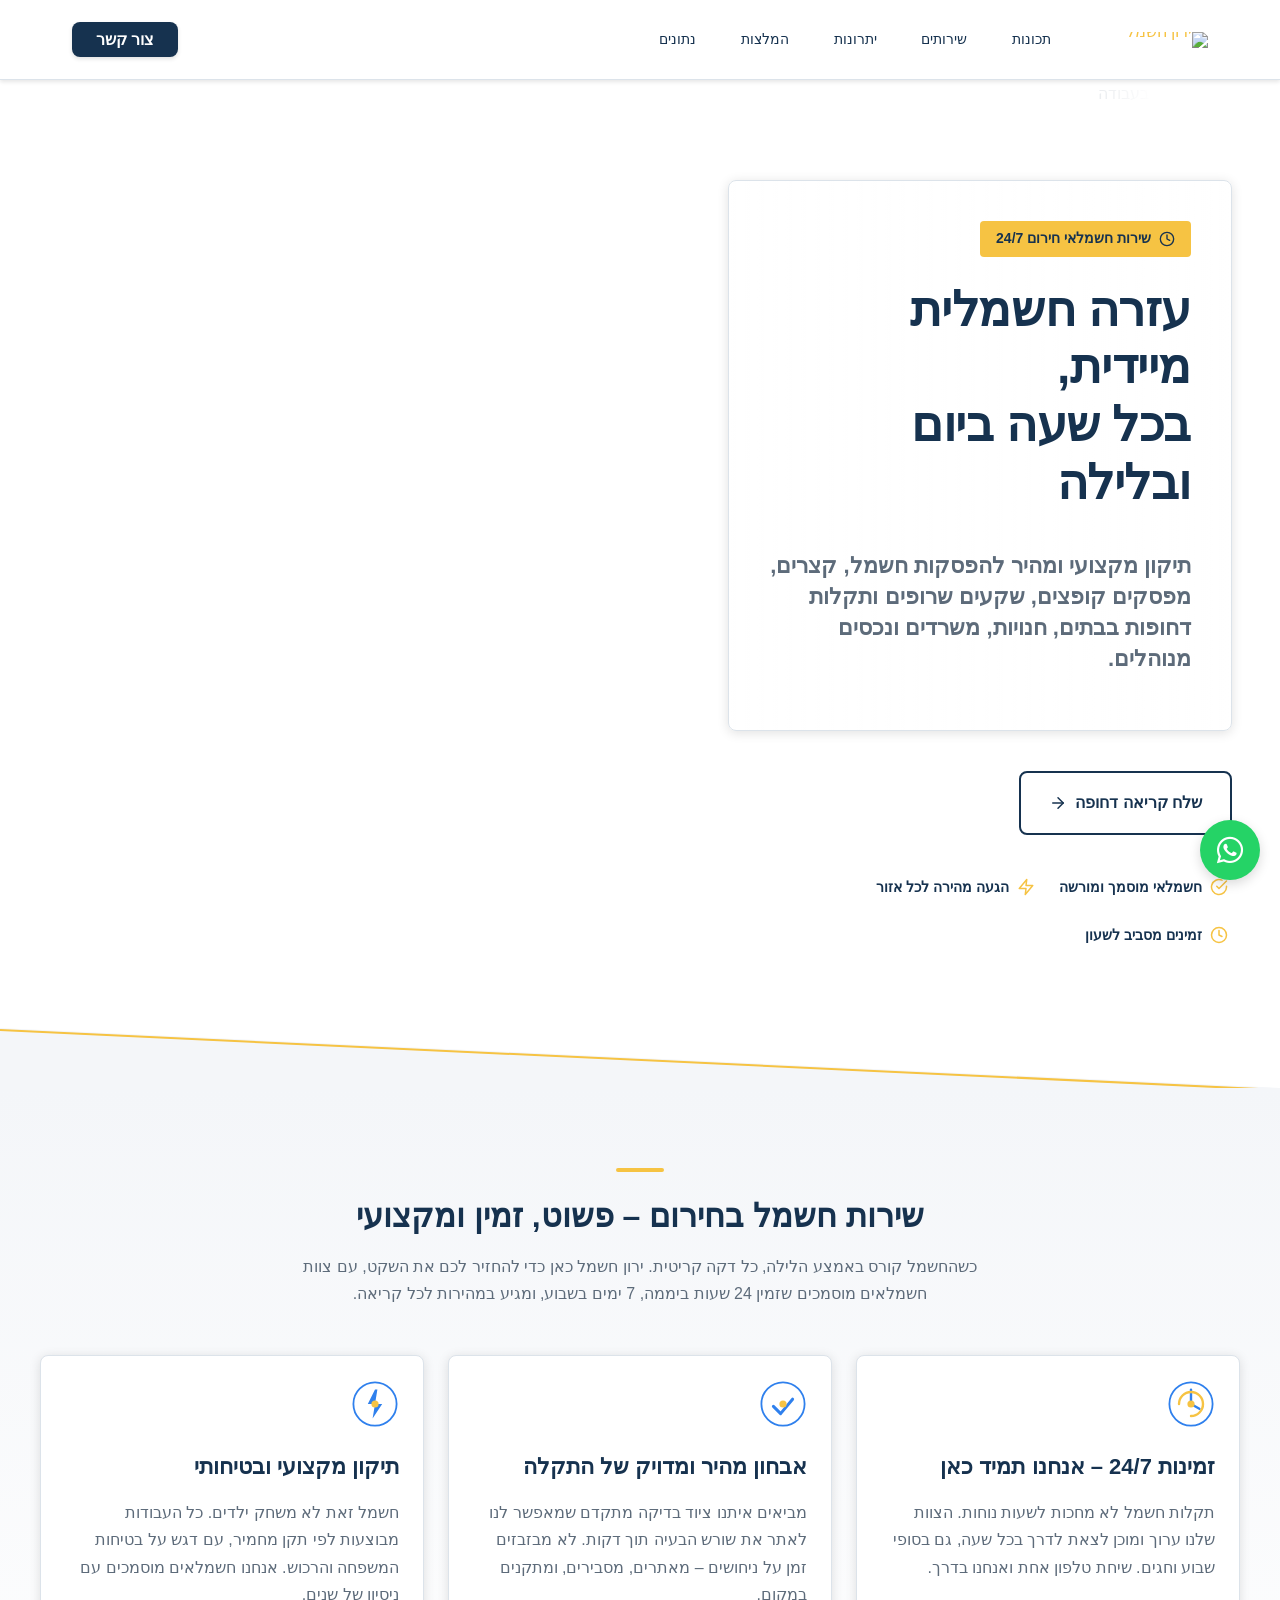
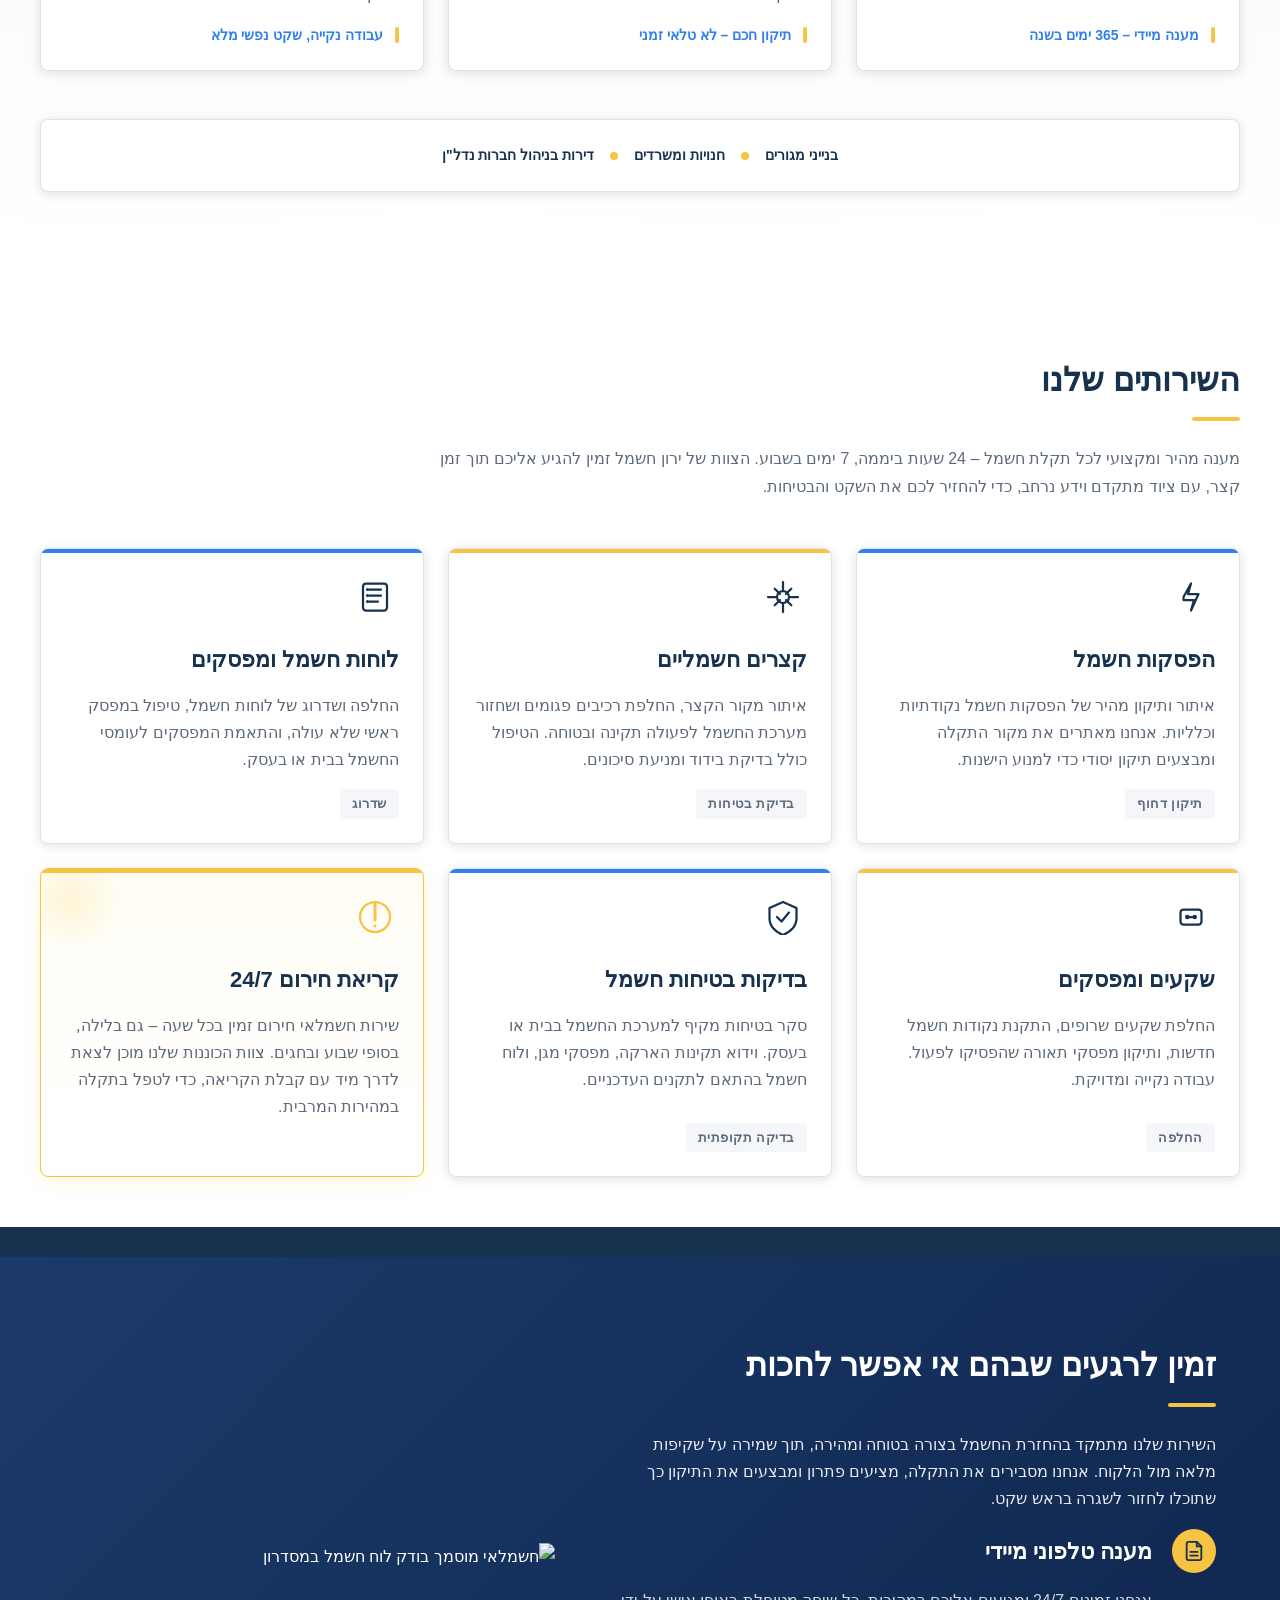
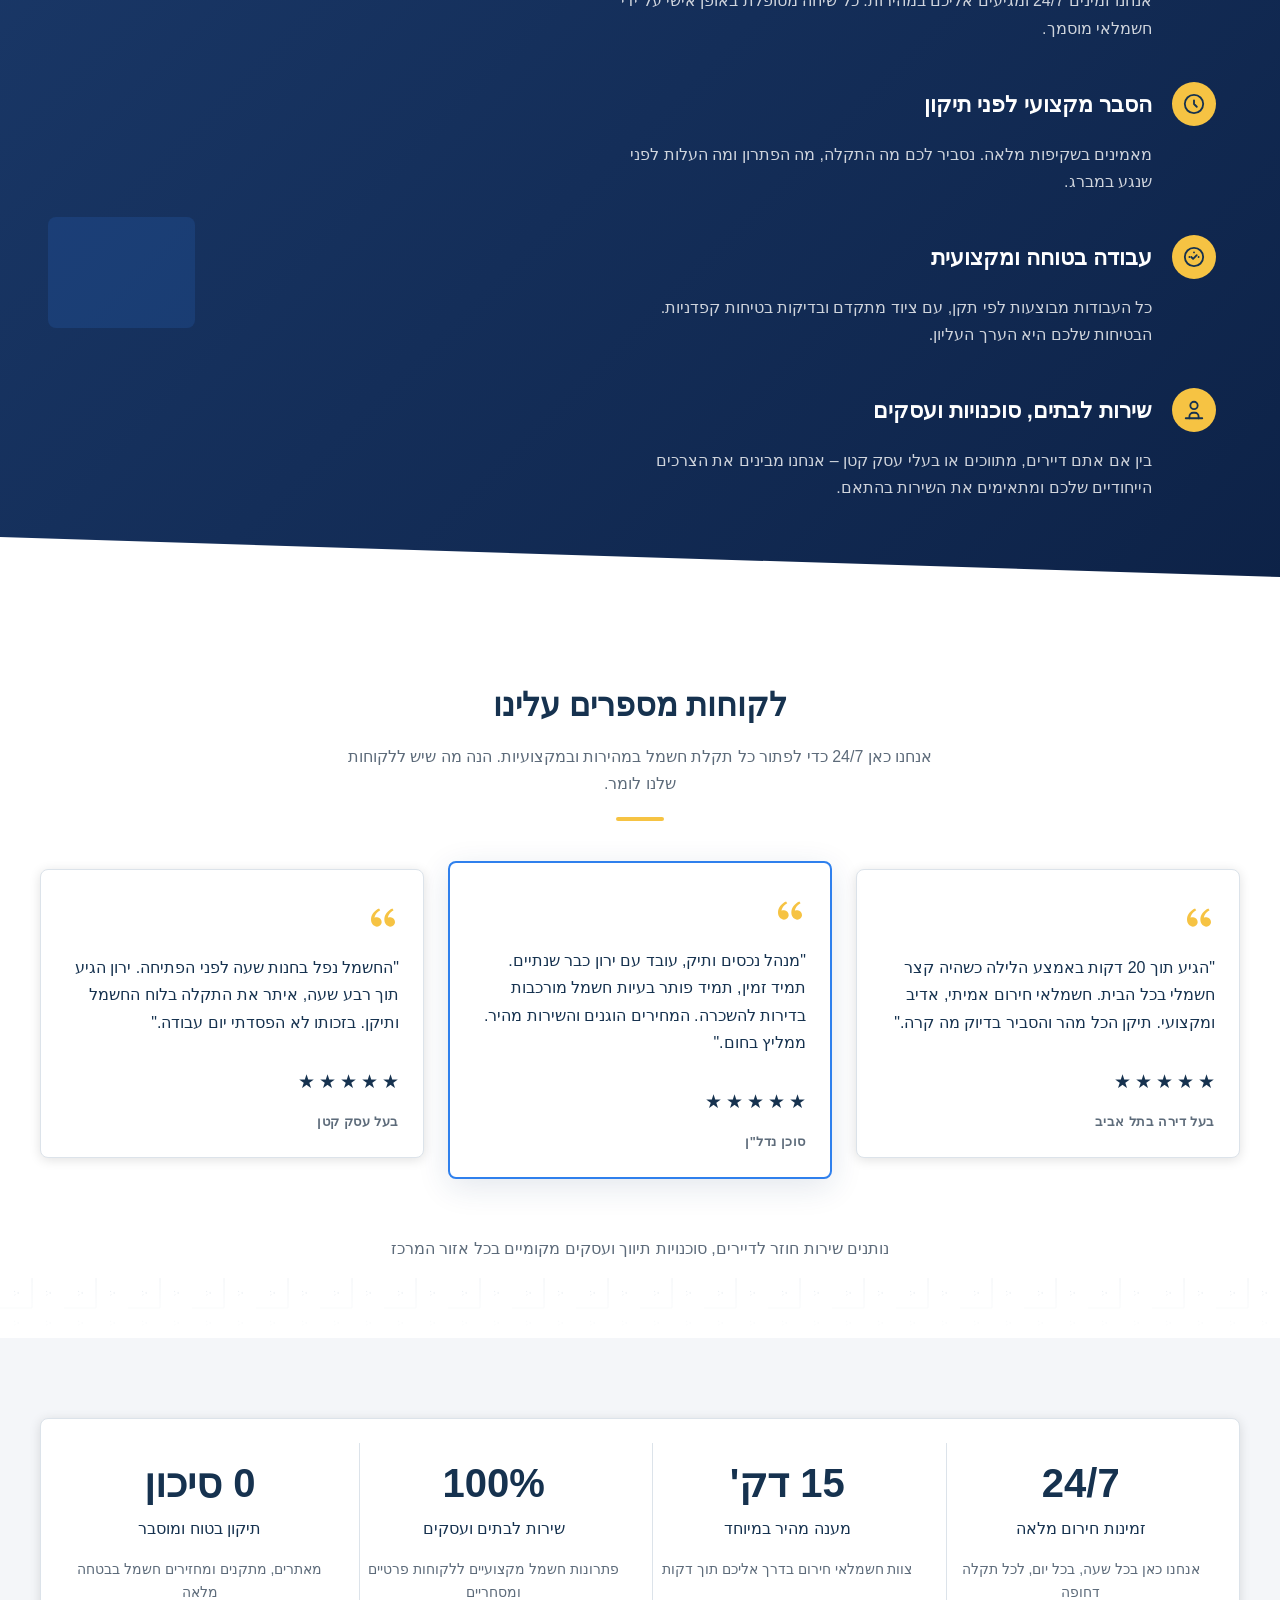
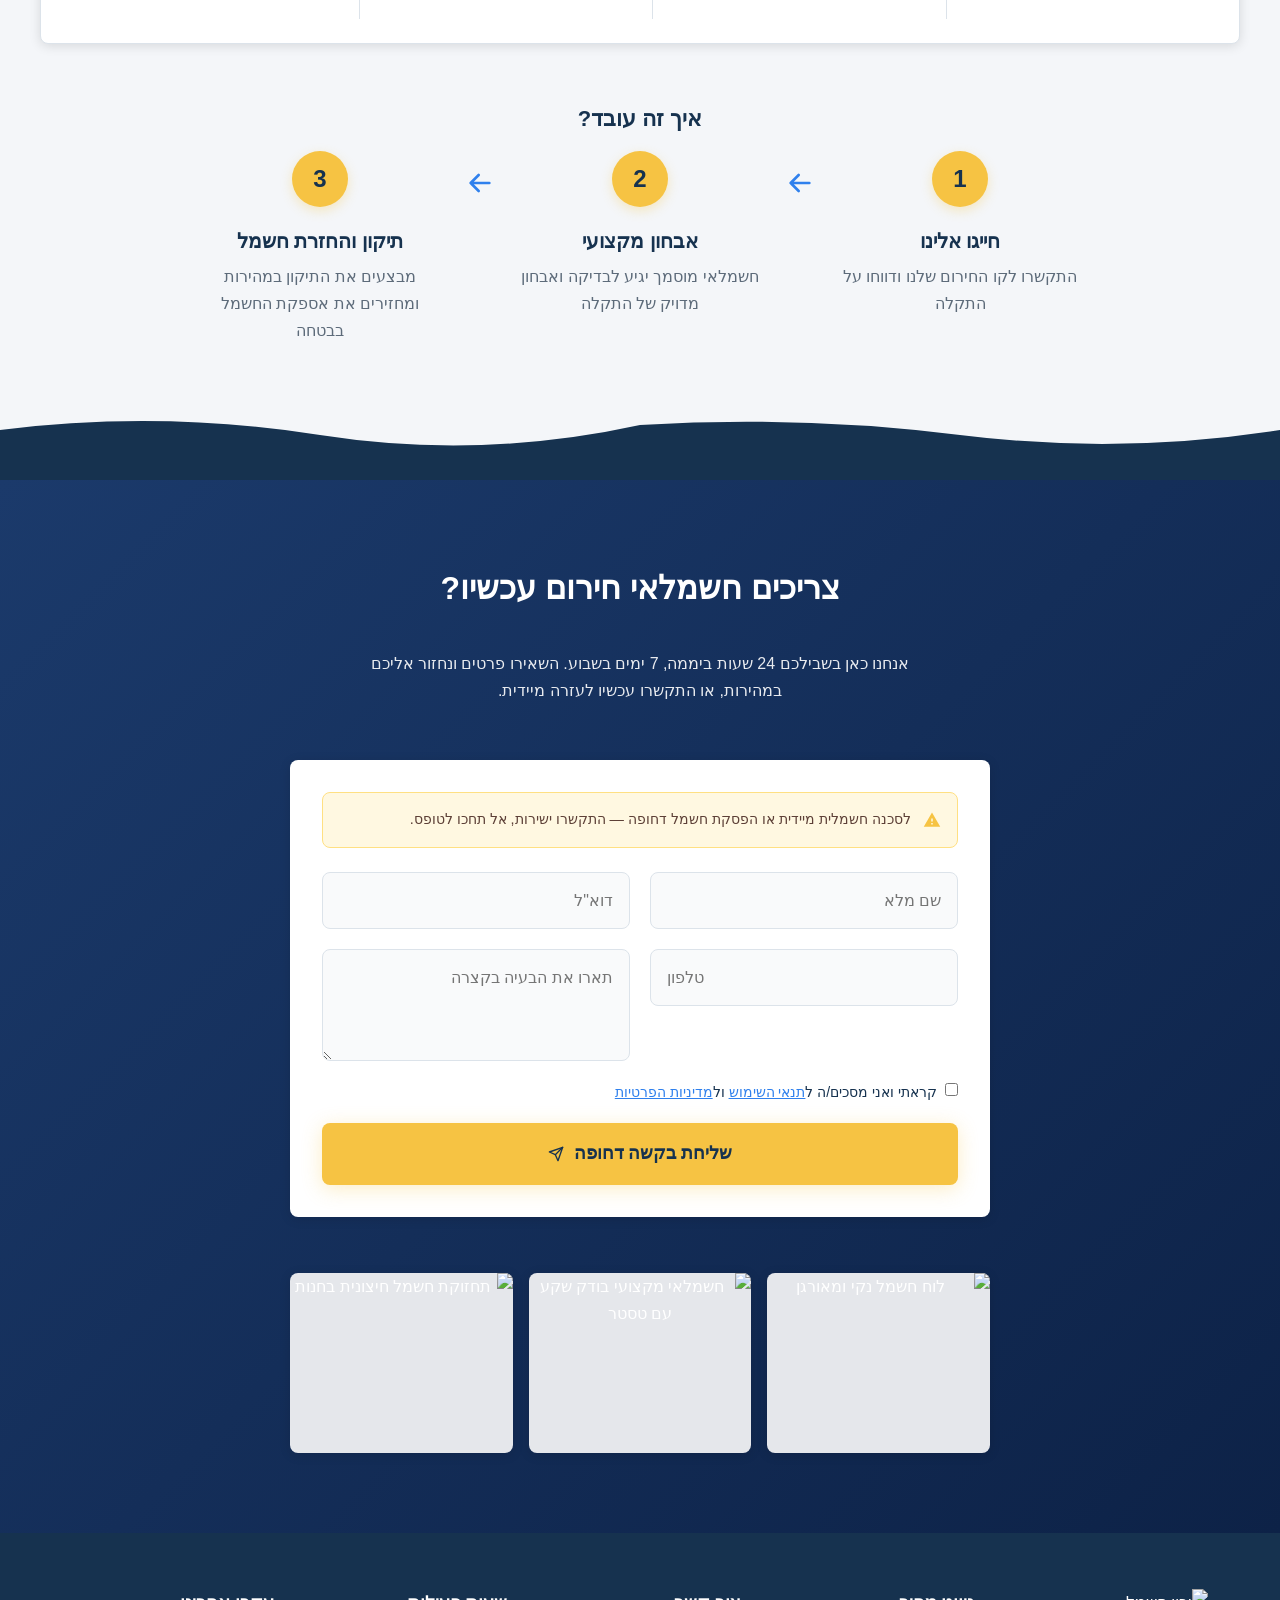
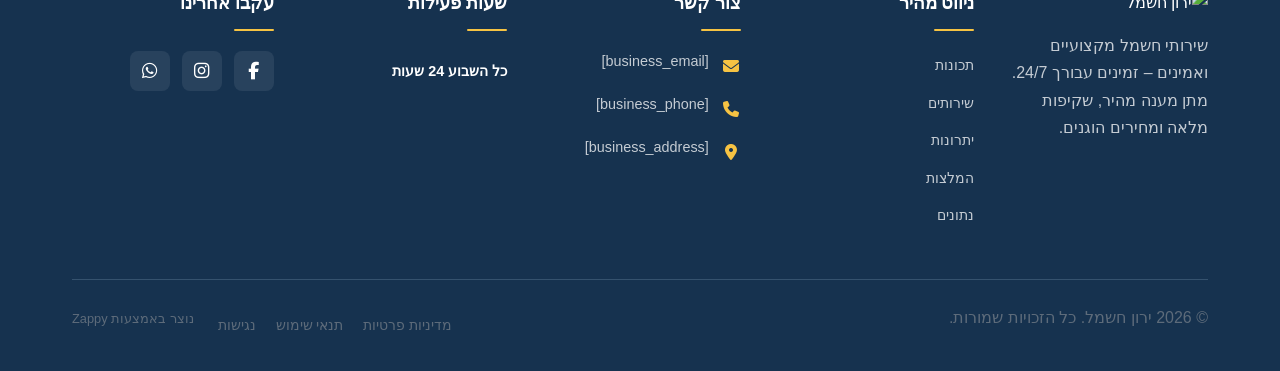
==== commit c1eed7d4: "Incremental sync: 1 page(s) — update_text" ====
--- a/index.html
+++ b/index.html
@@ -1382,7 +1382,7 @@
     <div class="footer-grid">
       <!-- Company Info -->
       <div class="footer-col footer-info-col">
-        <img src="/assets/electrical-services-logo.webp" alt="ירון חשמל" class="logo">
+        <img src="/assets/electrical-services-logo.webp" alt="ירון חשמל" class="logo" data-element-type="image" data-element-id="img-1783435741132-03g9lp8hl" data-zappy-footer-image="true" style="">
         <p class="footer-tagline">שירותי חשמל מקצועיים ואמינים – זמינים עבורך 24/7. מתן מענה מהיר, שקיפות מלאה ומחירים הוגנים.</p>
       </div>
 
@@ -1403,26 +1403,22 @@
         <h4>צור קשר</h4>
         <ul class="footer-contact">
           <li>
-            <span class="contact-icon"><i class="fas fa-envelope"></i></span>
+            <span class="contact-icon"><i class="fas fa-envelope" data-element-type="icon" data-element-id="icon-1783435741130-qidpz68ay" data-icon-type="fontawesome"></i></span>
             <span class="contact-text"><a href="mailto:[business_email]">[business_email]</a></span>
           </li>
           <li>
-            <span class="contact-icon"><i class="fas fa-phone"></i></span>
+            <span class="contact-icon"><i class="fas fa-phone" data-element-type="icon" data-element-id="icon-1783435741130-1fa2tj2kt" data-icon-type="fontawesome"></i></span>
             <span class="contact-text"><a href="tel:[business_phone]">[business_phone]</a></span>
           </li>
-          <li><a href="/"><span class="contact-icon"><i class="fas fa-map-marker-alt"></i></span>
+          <li><a href="/"><span class="contact-icon"><i class="fas fa-map-marker-alt" data-element-type="icon" data-element-id="icon-1783435741130-gh4xrtdd0" data-icon-type="fontawesome"></i></span>
             <span class="contact-text">[business_address]</span></a></li>
         </ul>
       </div>
 
       <!-- Business Hours -->
       <div class="footer-col footer-hours-col">
-        <h4>שעות פעילות</h4>
-        <ul class="footer-hours">
-          <li><a href="/"><span class="hours-day">ימים א'–ה'</span> <span class="hours-time">09:00–18:00</span></a></li>
-          <li><a href="/"><span class="hours-day">יום ו'</span> <span class="hours-time">09:00–13:00</span></a></li>
-          <li><a href="/"><span class="hours-day">שבת</span> <span class="hours-time">סגור</span></a></li>
-        </ul>
+        <h4 style="">שעות פעילות</h4>
+        <ul class="footer-hours" style=""><li><a href="/" style=""><span style="color: #000055 !important"><span style="color: #ffffff !important"><span style="color: #ffffff !important"><b>כל השבוע 24 שעות</b></span></span></span></a></li></ul>
       </div>
 
       <!-- Social Media -->
@@ -1430,8 +1426,8 @@
         <h4>עקבו אחרינו</h4>
         <div class="footer-social">
           <a href="#" aria-label="Facebook" data-zappy-social-placeholder="true"><i class="fab fa-facebook-f"></i></a>
-          <a href="#" aria-label="Instagram" data-zappy-social-placeholder="true"><i class="fab fa-instagram"></i></a>
-          <a href="#" aria-label="WhatsApp" data-zappy-social-placeholder="true"><i class="fab fa-whatsapp"></i></a>
+          <a href="#" aria-label="Instagram" data-zappy-social-placeholder="true"><i class="fab fa-instagram" data-element-type="icon" data-element-id="icon-1783435741130-znm1sb6qp" data-icon-type="fontawesome"></i></a>
+          <a href="#" aria-label="WhatsApp" data-zappy-social-placeholder="true"><i class="fab fa-whatsapp" data-element-type="icon" data-element-id="icon-1783435741130-m7oe36mwk" data-icon-type="fontawesome"></i></a>
         </div>
       </div>
     </div>
@@ -1447,8 +1443,8 @@
           <a href="/terms">תנאי שימוש</a>
           <a href="/accessibility">נגישות</a>
         </div>
-        <a href="https://zappy5.com" target="_blank" class="zappy-attribution">נוצר באמצעות Zappy</a>
-      </div>
+        <p class="zappy-editable"><a href="https://zappy5.com" target="_blank" class="zappy-attribution">נוצר באמצעות Zappy</a>
+      </p></div>
     </div>
   </div>
 </footer>
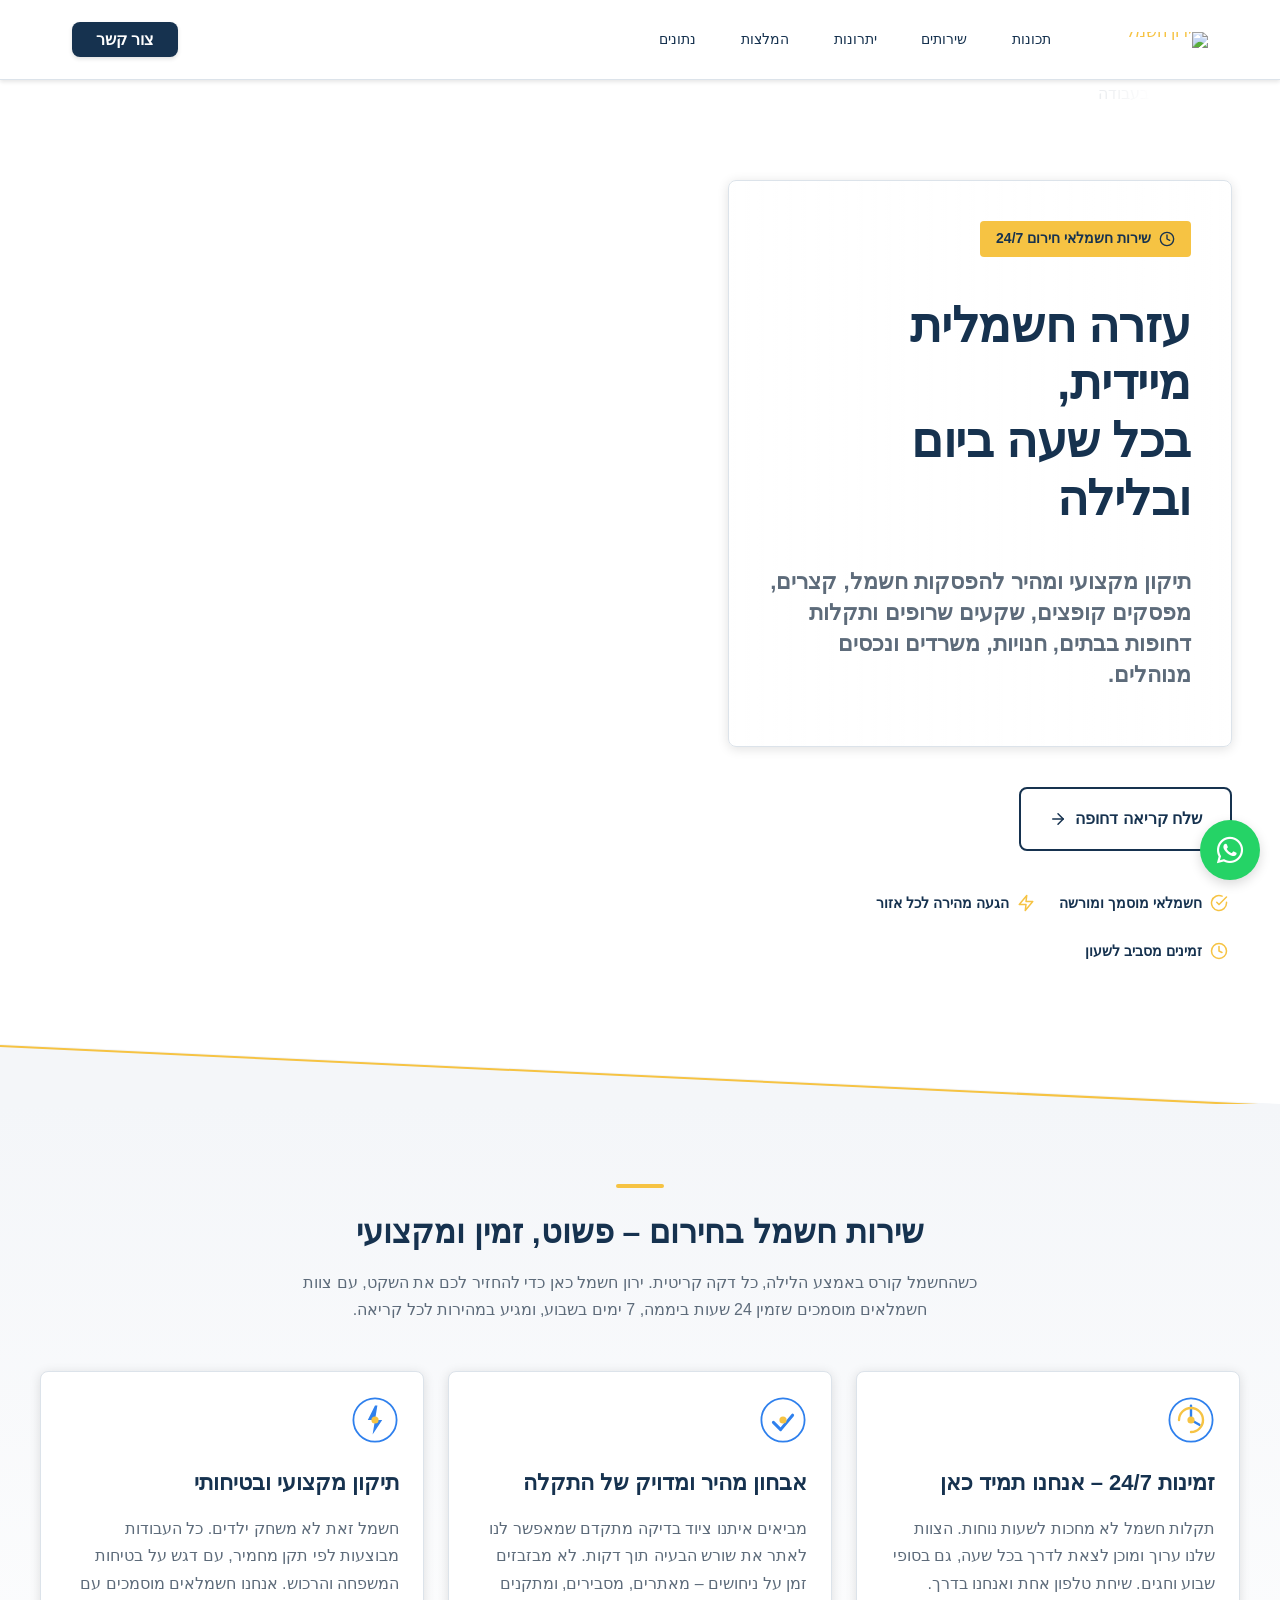
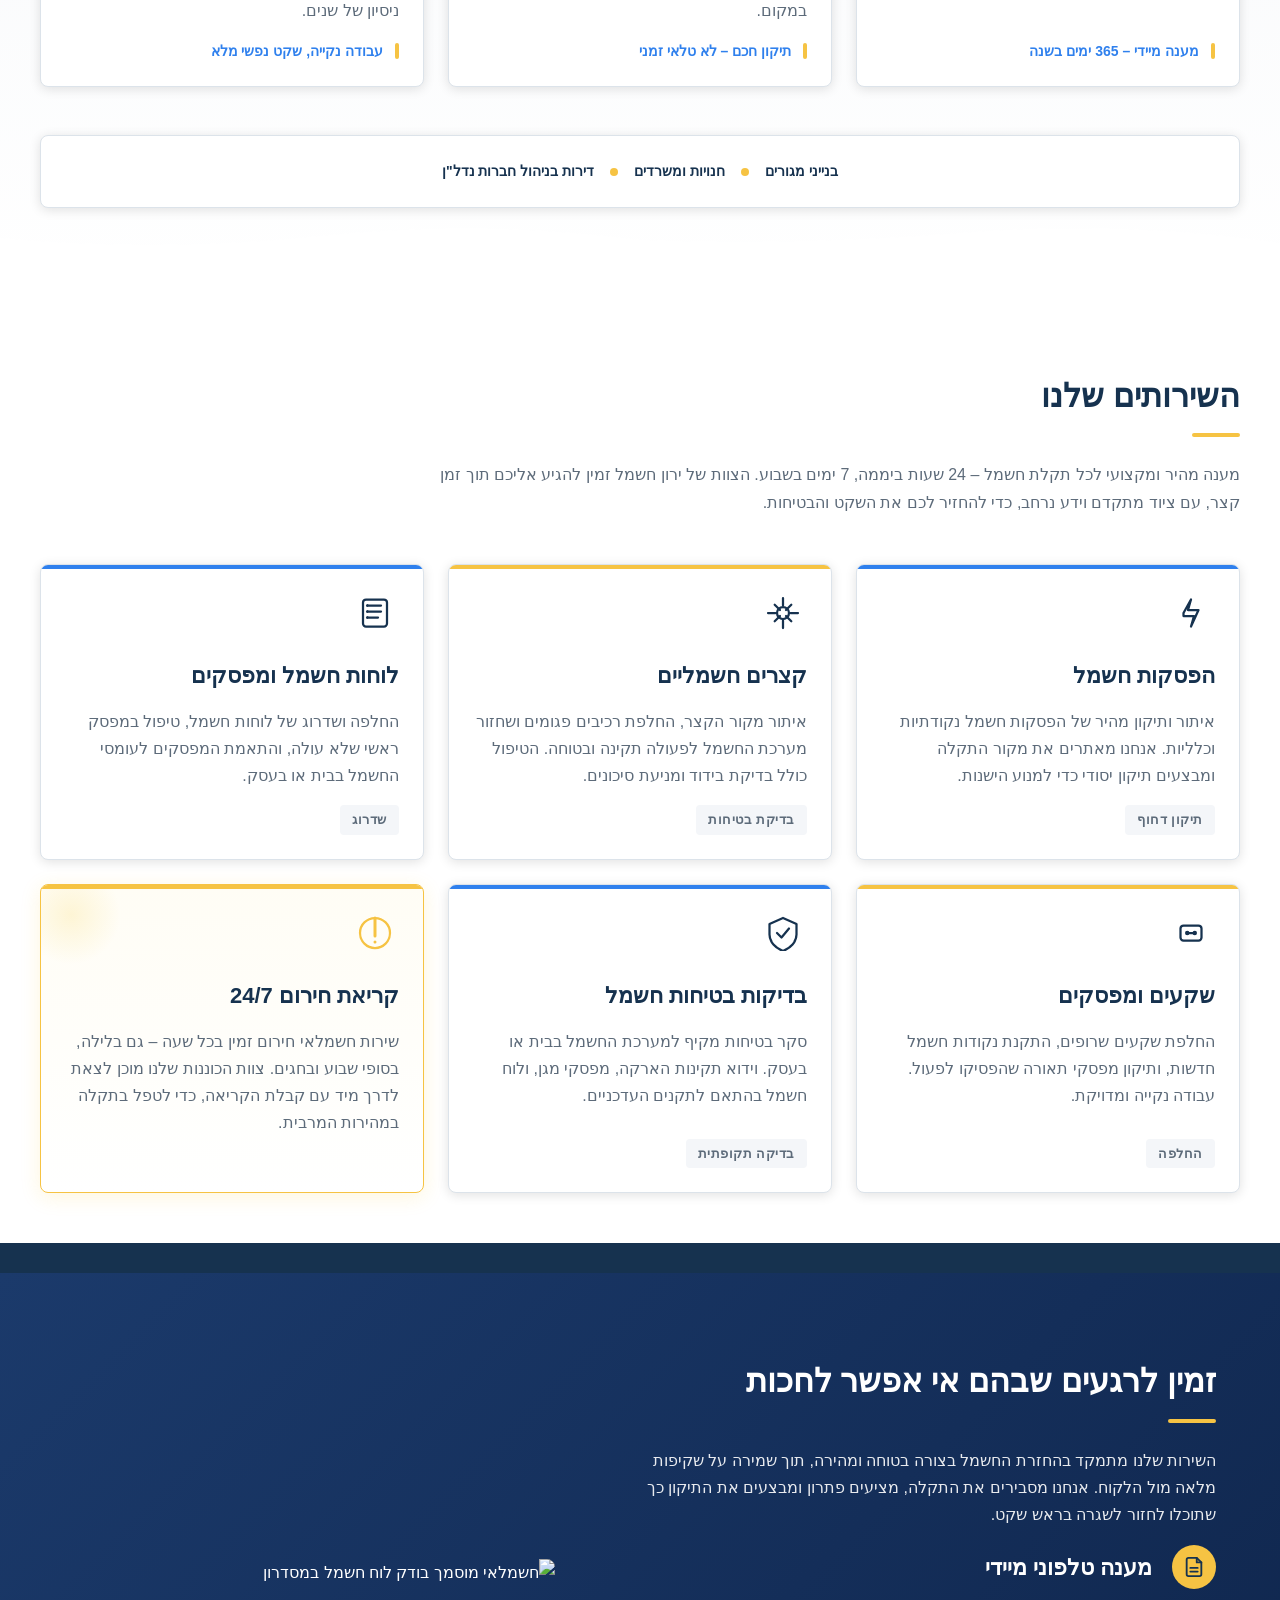
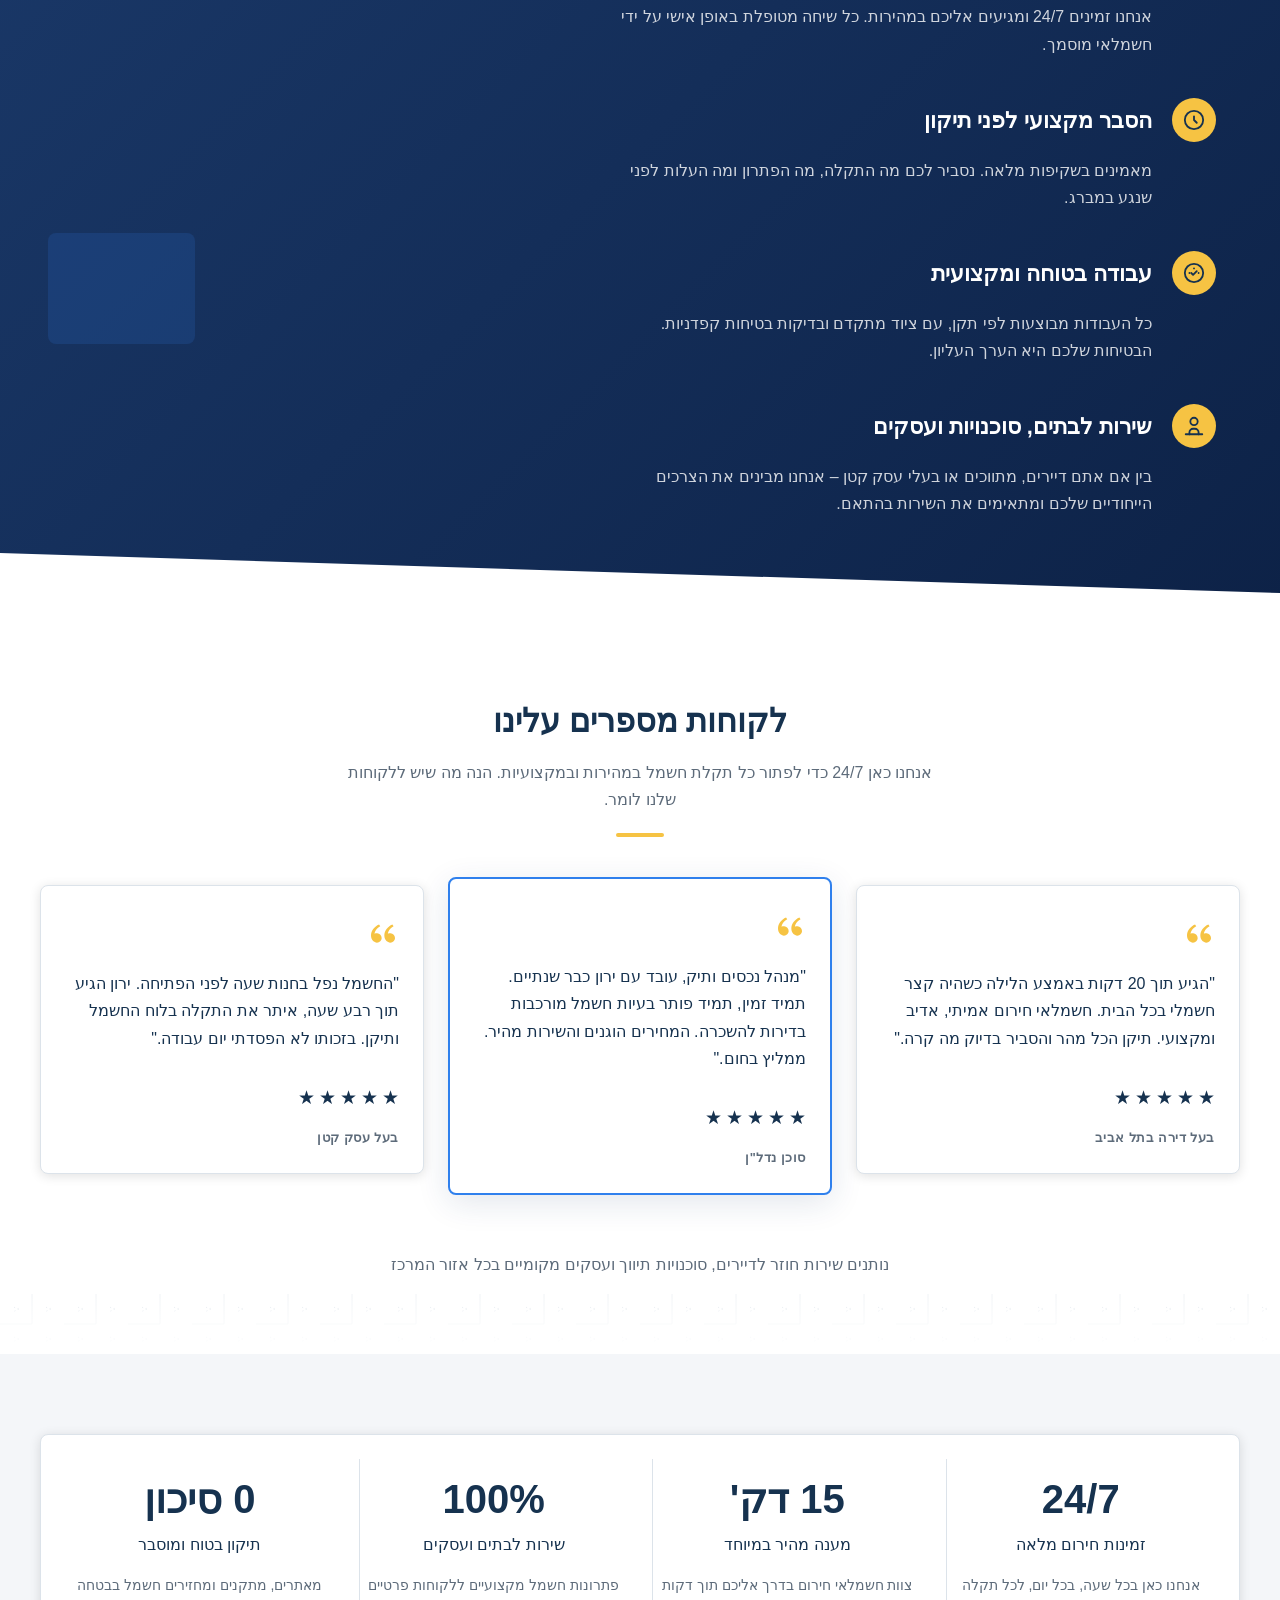
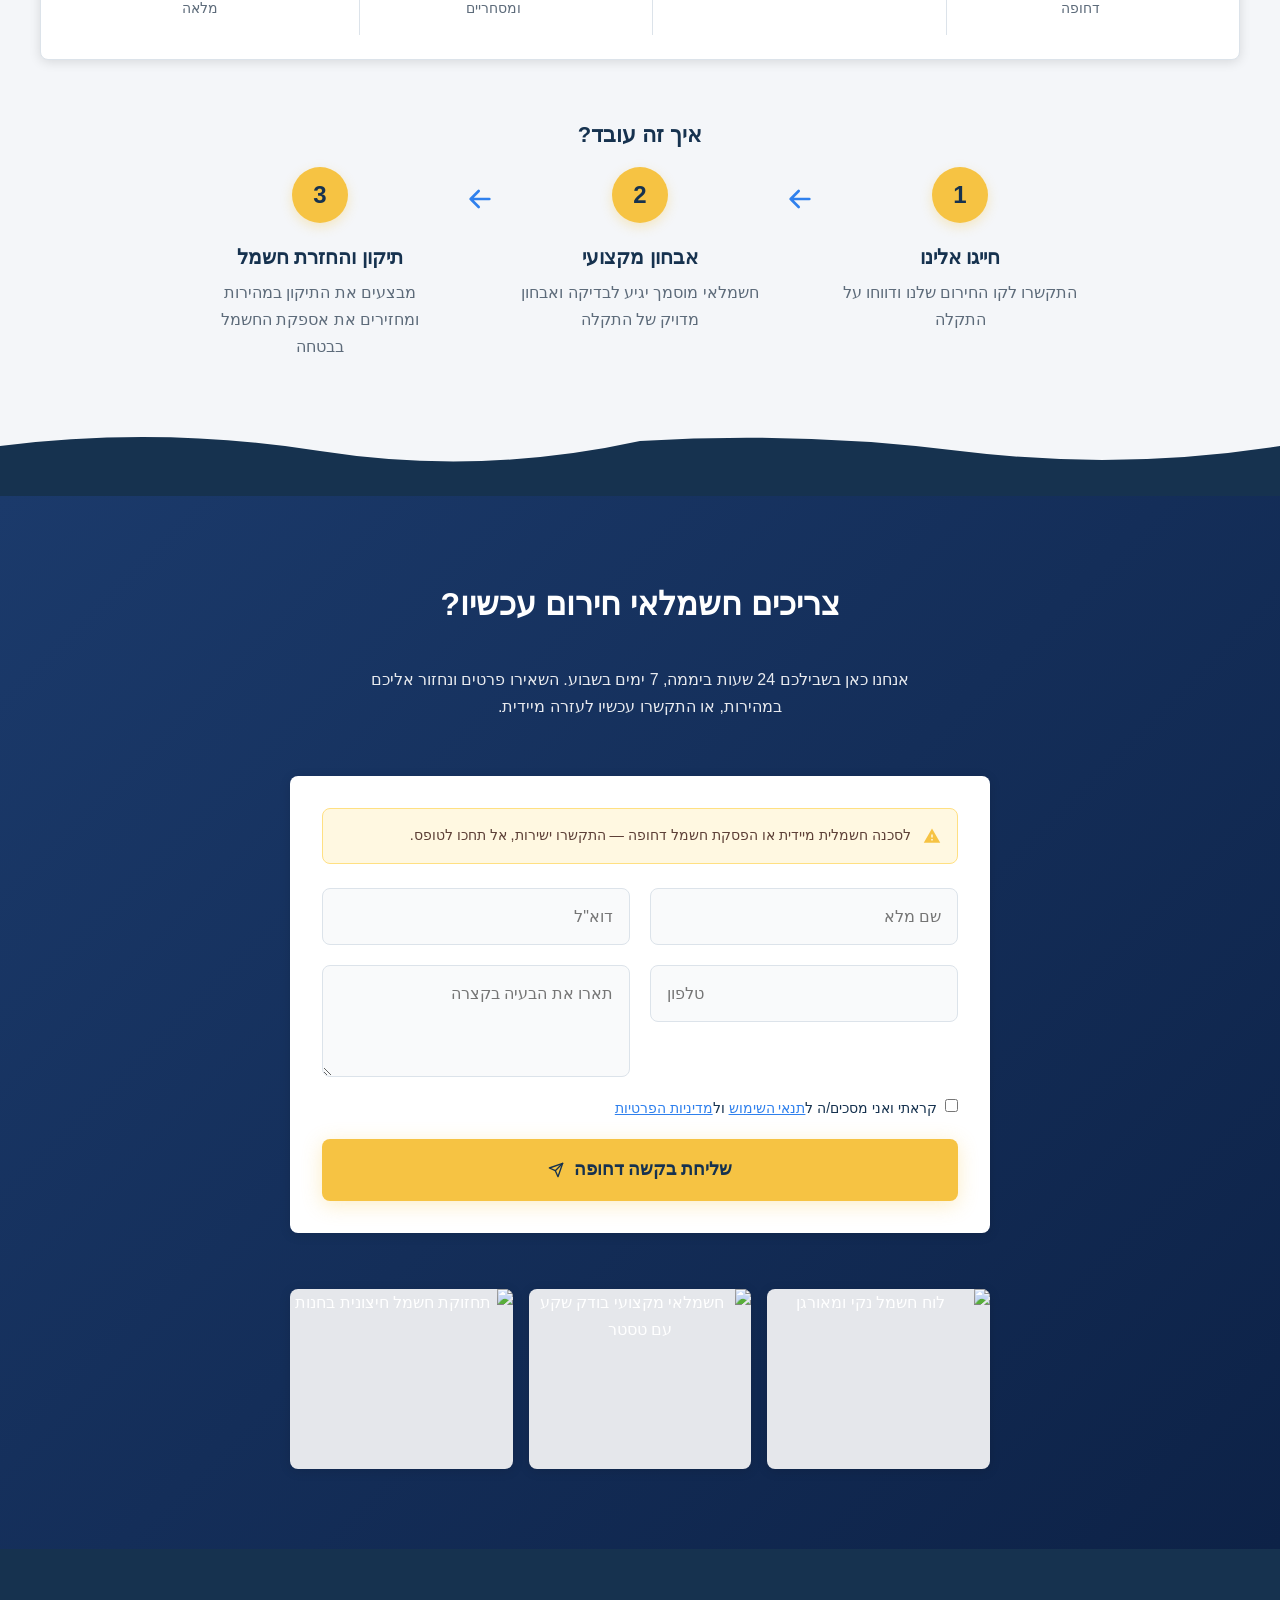
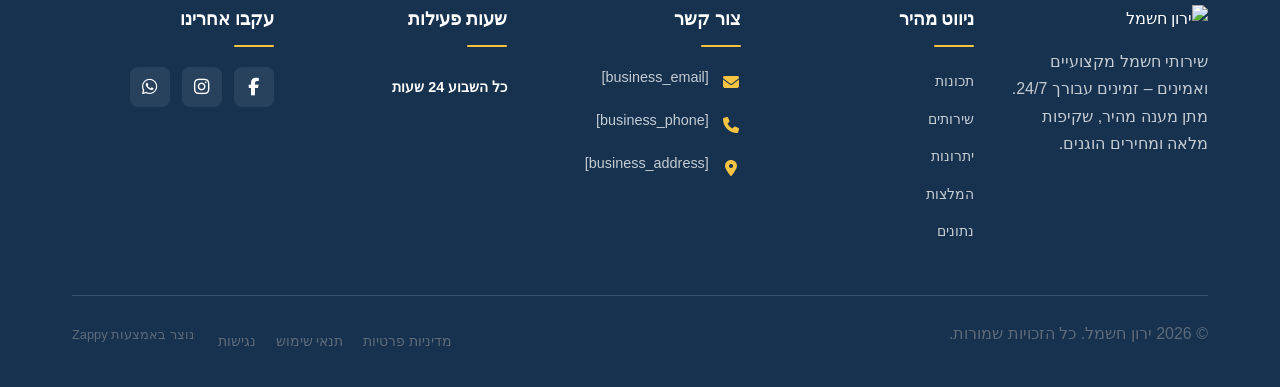
==== commit b19cee7d: "Incremental sync: 1 page(s) — update_image" ====
--- a/index.html
+++ b/index.html
@@ -831,17 +831,17 @@
 </script>
   
   <main id="main">
-    <section data-band-index="0" id="hero" class="index-hero-section" data-layout-spec="בית-hero" data-hero-treatment="fade-bleed" style="--hero-fade-color: var(--bg-light);" role="banner" aria-label="גיבור דף הבית" data-hero-type="fullscreen-scrim">
-    <img loading="eager" fetchpriority="high" class="hero-fade-img" data-hero-bg="true" data-placeholder="index-hero-image-1" data-context="Professional electrician in clean navy-blue uniform with yellow safety accents, working beside a modern residential electrical panel, holding tools, bright and realistic lighting, shot on a residential site with clean white walls, composition focused on the right side of the frame leaving the left side naturally emptier for text overlay" width="1400" height="900" src="/assets/site-index-hero-image-1.webp" alt="חשמלאי מקצועי בעבודה">
+    <section data-band-index="0" id="hero" class="index-hero-section" data-layout-spec="בית-hero" data-hero-treatment="fade-bleed" style="--hero-fade-color: var(--bg-light);" role="banner" aria-label="גיבור דף הבית" data-hero-type="fullscreen-scrim" data-zappy-bg-overlay-color="#000000" data-zappy-bg-overlay-opacity="0">
+    <div data-zappy-zoom-wrapper="true" data-element-id="img-1783435741131-wky4yxtj4" data-element-type="image" data-zappy-zoom-wrapper-width-mode="full" style="position: absolute !important; top: 0px !important; left: 0px !important; width: 100% !important; height: 100% !important; max-width: none !important; margin-left: 0px !important; margin-right: 0px !important; z-index: 0 !important; overflow: hidden !important;" data-zappy-zoom-clip="true" data-zappy-wrapper-margins-applied="true"><img loading="eager" fetchpriority="high" class="hero-fade-img" data-hero-bg="true" data-placeholder="index-hero-image-1" data-context="Professional electrician in clean navy-blue uniform with yellow safety accents, working beside a modern residential electrical panel, holding tools, bright and realistic lighting, shot on a residential site with clean white walls, composition focused on the right side of the frame leaving the left side naturally emptier for text overlay" width="1400" height="900" src="/assets/site-index-hero-image-1.webp" alt="חשמלאי מקצועי בעבודה" data-hero-background="true" data-element-type="image" data-element-id="img-1783435741131-wky4yxtj4" style="opacity: 1; mix-blend-mode: normal; object-position: 0% 50% !important; margin: 0px !important; position: absolute !important; left: 0% !important; top: 0% !important; width: 100% !important; height: 100% !important; max-width: none !important; max-height: none !important; display: block !important; object-fit: cover !important;" data-zappy-zoom="1" data-zappy-hero-img-base-opacity="1" data-zappy-hero-img-base-blend="normal" data-zappy-object-position="0% 50%"></div>
     
     <div class="hero-fade-content">
         <div class="hero-text-group">
-            <span class="hero-badge">
+            <p class="zappy-editable"><span class="hero-badge">
                 <svg data-element-type="icon" data-icon-type="svg" aria-hidden="true" width="16" height="16" viewBox="0 0 24 24" fill="none" stroke="currentColor" stroke-width="2" stroke-linecap="round" stroke-linejoin="round"><circle cx="12" cy="12" r="10"></circle><polyline points="12 6 12 12 16 14"></polyline></svg>
                 שירות חשמלאי חירום 24/7
             </span>
             
-            <h1 class="hero-title">עזרה חשמלית מיידית,<br>בכל שעה ביום ובלילה</h1>
+            </p><h1 class="hero-title">עזרה חשמלית מיידית,<br>בכל שעה ביום ובלילה</h1>
             
             <h3 class="hero-subtitle">תיקון מקצועי ומהיר להפסקות חשמל, קצרים, מפסקים קופצים, שקעים שרופים ותקלות דחופות בבתים, חנויות, משרדים ונכסים מנוהלים.</h3>
         </div>
@@ -849,7 +849,7 @@
         <div class="hero-actions">
             
             
-            <a href="#contact" class="btn-secondary-request">
+            <a href="#contact" class="btn-secondary-request" data-element-type="button" data-element-id="btn-1783435741127-ku5lztjkq" data-native-element="true">
                 שלח קריאה דחופה
                 <svg data-element-type="icon" data-icon-type="svg" aria-hidden="true" width="18" height="18" viewBox="0 0 24 24" fill="none" stroke="currentColor" stroke-width="2" stroke-linecap="round" stroke-linejoin="round"><line x1="5" y1="12" x2="19" y2="12"></line><polyline points="12 5 19 12 12 19"></polyline></svg>
             </a>
@@ -1507,5 +1507,147 @@
       }, 500);
     })();
     </script>
+
+    <script>
+    (function(){
+      var _applied=false;
+      function _isHeroBg(w){var img=w.querySelector('img');if(img&&(img.getAttribute('data-hero-bg')==='true'||img.getAttribute('data-hero-background')==='true'))return true;var p=(w.style.position||'').replace(/\s*!important\s*/g,'').trim();var ww=(w.style.width||'').replace(/\s*!important\s*/g,'').trim();var hh=(w.style.height||'').replace(/\s*!important\s*/g,'').trim();return p==='absolute'&&ww==='100%'&&hh==='100%';}
+      function fixDesktopWrappers(){
+        // No-op: desktop wrapper restoration is handled by ZAPPY_PUBLISHED_ZOOM_WRAPPER_RUNTIME
+        // in script.js (restoreWrapperDimensions). The old inflation logic here was expanding
+        // small wrappers (e.g. 139px logo wrappers) to their parent width, conflicting with
+        // the correct stored dimensions.
+      }
+      function _parsePos(s){var x=50,y=50;try{var m=(s||'').match(/(-?d+(?:.d+)?)%s+(-?d+(?:.d+)?)%/);if(m){x=parseFloat(m[1]);y=parseFloat(m[2]);}}catch(e){}if(!isFinite(x))x=50;if(!isFinite(y))y=50;return{x:Math.max(0,Math.min(100,x)),y:Math.max(0,Math.min(100,y))};}
+      function _coverPct(iA,cA){if(!isFinite(iA)||iA<=0||!isFinite(cA)||cA<=0)return{w:100,h:100};if(iA>=cA)return{w:(iA/cA)*100,h:100};return{w:100,h:(cA/iA)*100};}
+      function applyMobile(){
+        if(_applied)return;_applied=true;
+        document.querySelectorAll('[data-zappy-zoom-wrapper="true"]').forEach(function(w){
+          if(_isHeroBg(w))return;
+          var cw=w.style.getPropertyValue('width');
+          var _sW=parseFloat(w.getAttribute('data-zappy-zoom-wrapper-width'))||0;
+          var _sH=parseFloat(w.getAttribute('data-zappy-zoom-wrapper-height'))||0;
+          if(!cw&&!(_sW>0&&_sH>0))return;
+          if(!w._zappyDesktop)w._zappyDesktop={wStyle:w.getAttribute('style')};
+          var img=w.querySelector('img');
+          if(!img)return;
+          if(!img._zappyDesktop)img._zappyDesktop={src:img.getAttribute('src'),style:img.getAttribute('style')};
+          var mobileZoomStr=img.getAttribute('data-zappy-mobile-zoom');
+          var mobileZoom=parseFloat(mobileZoomStr);
+          var mobileSrc=img.getAttribute('data-zappy-mobile-src');
+          var mobilePos=img.getAttribute('data-zappy-mobile-object-position');
+          var parentOvf=w.parentElement?((w.parentElement.style.overflow||'')+(window.getComputedStyle(w.parentElement).overflow||'')).trim():'';
+          var inConstrainedParent=parentOvf.indexOf('hidden')!==-1||parentOvf.indexOf('clip')!==-1;
+          if(inConstrainedParent){
+            w.style.setProperty('max-width','100%','important');
+          }else{
+            w.style.setProperty('width','100%','important');
+            w.style.setProperty('max-width','100%','important');
+          }
+          if(mobileSrc)img.src=mobileSrc;
+          function _applyZoomCrop(_img,_w,_ePos,_eZoom){
+            var rect=_w.getBoundingClientRect();
+            if(!rect||!rect.width||!rect.height)return;
+            var nW=_img.naturalWidth||0,nH=_img.naturalHeight||0;
+            if(!(nW>0&&nH>0))return;
+            var iA=nW/nH,cA=rect.width/rect.height;
+            var cv=_coverPct(iA,cA);
+            var wP=100,hP=100;
+            if(_eZoom>=1){wP=cv.w*_eZoom;hP=cv.h*_eZoom;}
+            else{var t2=(_eZoom-0.5)/0.5;if(!isFinite(t2))t2=0;t2=Math.max(0,Math.min(1,t2));wP=100+t2*(cv.w-100);hP=100+t2*(cv.h-100);}
+            var p2=_parsePos(_ePos);
+            var lP=(100-wP)*(p2.x/100);
+            var tP=(100-hP)*(p2.y/100);
+            _img.style.setProperty('position','absolute','important');
+            _img.style.setProperty('left',lP+'%','important');
+            _img.style.setProperty('top',tP+'%','important');
+            _img.style.setProperty('width',wP+'%','important');
+            _img.style.setProperty('height',hP+'%','important');
+            _img.style.setProperty('max-width','none','important');
+            _img.style.setProperty('max-height','none','important');
+            _img.style.setProperty('display','block','important');
+            _img.style.setProperty('object-fit',_eZoom<1?'fill':'cover','important');
+            _img.style.setProperty('transform','none','important');
+            _img.style.setProperty('margin','0','important');
+          }
+          if(_sW>0&&_sH>0){
+            var effZoom=(isFinite(mobileZoom)&&mobileZoom>0)?mobileZoom:(parseFloat(img.getAttribute('data-zappy-zoom'))||1);
+            var effPos=mobilePos||img.getAttribute('data-zappy-object-position')||img.style.objectPosition||'50% 50%';
+            w.style.setProperty('overflow','hidden','important');
+            w.style.setProperty('position','relative','important');
+            w.style.setProperty('width','100%','important');
+            w.style.setProperty('max-width','100%','important');
+            if(_sW>0&&_sH>0){w.style.setProperty('padding-bottom','0','important');w.style.setProperty('aspect-ratio',_sW+'/'+_sH,'important');w.style.setProperty('height','auto','important');}
+            _applyZoomCrop(img,w,effPos,effZoom);
+            if(!(img.complete&&img.naturalWidth>0)){
+              (function(_i,_w2,_p,_z){_i.addEventListener('load',function _ol(){_i.removeEventListener('load',_ol);try{_applyZoomCrop(_i,_w2,_p,_z);}catch(e){}});
+              })(img,w,effPos,effZoom);
+            }
+          }else{
+            if(!inConstrainedParent)w.style.setProperty('height','auto','important');
+            img.style.setProperty('position','relative','important');
+            img.style.setProperty('width','100%','important');
+            img.style.setProperty('height','auto','important');
+            img.style.setProperty('max-width','100%','important');
+            img.style.setProperty('max-height',inConstrainedParent?'none':'400px','important');
+            img.style.setProperty('object-fit','cover','important');
+            img.style.setProperty('left','0','important');
+            img.style.setProperty('top','0','important');
+            img.style.setProperty('transform','none','important');
+          }
+        });
+        document.querySelectorAll('img[data-zappy-mobile-src],img[data-zappy-mobile-object-position],img[data-zappy-mobile-zoom]').forEach(function(img){
+          var zw=img.closest('[data-zappy-zoom-wrapper="true"]');
+          if(zw&&!_isHeroBg(zw))return;
+          if(!img._zappyDesktop)img._zappyDesktop={src:img.getAttribute('src'),style:img.getAttribute('style')};
+          var mobileSrc=img.getAttribute('data-zappy-mobile-src');
+          var mobilePos=img.getAttribute('data-zappy-mobile-object-position');
+          var mobileZoom=parseFloat(img.getAttribute('data-zappy-mobile-zoom'));
+          if(mobileSrc)img.src=mobileSrc;
+          if(mobilePos)img.style.setProperty('object-position',mobilePos,'important');
+          if(mobileZoom>1){
+            img.style.setProperty('transform','scale('+mobileZoom+')','important');
+            img.style.setProperty('transform-origin',mobilePos||'50% 50%','important');
+            var p=img.parentElement;
+            if(p)p.style.setProperty('overflow','hidden','important');
+          }
+        });
+      }
+      function revertDesktop(){
+        if(!_applied)return;_applied=false;
+        document.querySelectorAll('[data-zappy-zoom-wrapper="true"]').forEach(function(w){
+          if(w._zappyDesktop&&w._zappyDesktop.wStyle!=null){w.setAttribute('style',w._zappyDesktop.wStyle);}
+          var img=w.querySelector('img');
+          if(img&&img._zappyDesktop){
+            if(img._zappyDesktop.src!=null)img.setAttribute('src',img._zappyDesktop.src);
+            if(img._zappyDesktop.style!=null)img.setAttribute('style',img._zappyDesktop.style);
+            else img.removeAttribute('style');
+          }
+        });
+        document.querySelectorAll('img[data-zappy-mobile-src],img[data-zappy-mobile-object-position],img[data-zappy-mobile-zoom]').forEach(function(img){
+          var zw=img.closest('[data-zappy-zoom-wrapper="true"]');
+          if(zw&&!_isHeroBg(zw))return;
+          if(img._zappyDesktop){
+            if(img._zappyDesktop.src!=null)img.setAttribute('src',img._zappyDesktop.src);
+            if(img._zappyDesktop.style!=null)img.setAttribute('style',img._zappyDesktop.style);
+            else img.removeAttribute('style');
+          }
+        });
+        _fixHeroBgWrappers();
+        fixDesktopWrappers();
+      }
+      function _fixHeroBgWrappers(){var isMob=window.innerWidth<=768;document.querySelectorAll('[data-zappy-zoom-wrapper="true"]').forEach(function(w){if(!_isHeroBg(w))return;w.style.setProperty('position','absolute','important');w.style.setProperty('top','0','important');w.style.setProperty('left','0','important');w.style.setProperty('width','100%','important');w.style.setProperty('height','100%','important');w.style.setProperty('max-width','none','important');w.style.setProperty('overflow','hidden','important');w.setAttribute('data-zappy-zoom-wrapper-width-mode','full');var img=w.querySelector('img');if(img){img.style.setProperty('width','100%','important');img.style.setProperty('height','100%','important');img.style.setProperty('object-fit','cover','important');img.style.setProperty('position','relative','important');img.style.setProperty('top','0','important');img.style.setProperty('left','0','important');img.style.setProperty('max-width','none','important');img.style.setProperty('max-height','none','important');img.style.setProperty('display','block','important');if(isMob){var mSrc=img.getAttribute('data-zappy-mobile-src');var mPos=img.getAttribute('data-zappy-mobile-object-position');var mZoom=parseFloat(img.getAttribute('data-zappy-mobile-zoom'));if(mSrc){if(!img._zappyDesktop)img._zappyDesktop={src:img.getAttribute('src'),style:img.getAttribute('style')};img.src=mSrc;}if(mPos)img.style.setProperty('object-position',mPos,'important');if(mZoom>1){img.style.setProperty('transform','scale('+mZoom+')','important');img.style.setProperty('transform-origin',mPos||'50% 50%','important');}}}});}
+      function init(){
+        _fixHeroBgWrappers();
+        var mq=window.matchMedia('(max-width:768px)');
+        function onChange(e){if(e.matches)applyMobile();else revertDesktop();}
+        if(mq.matches)applyMobile();
+        else fixDesktopWrappers();
+        try{mq.addEventListener('change',onChange);}catch(e){mq.addListener(onChange);}
+      }
+      if(document.readyState==='loading')document.addEventListener('DOMContentLoaded',init);
+      else setTimeout(init,50);
+    })();
+    </script>
 </body>
 </html>
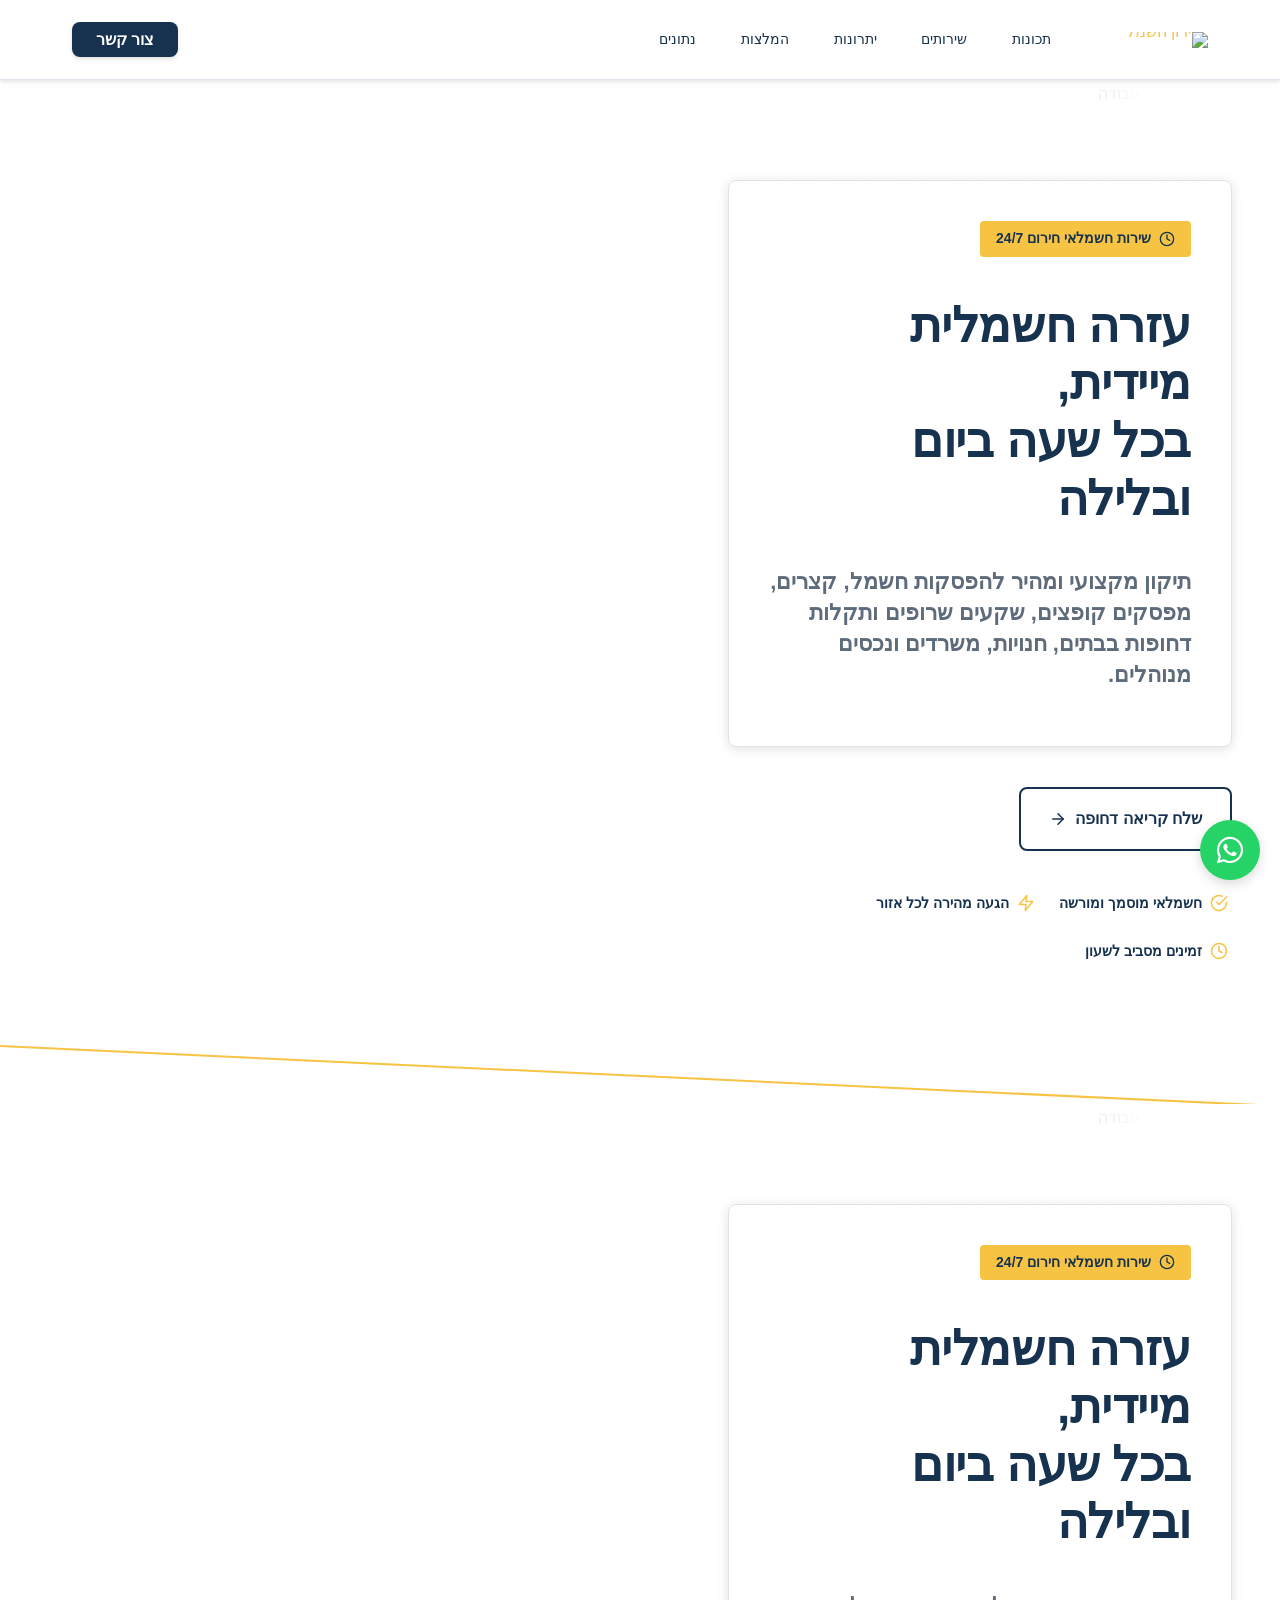
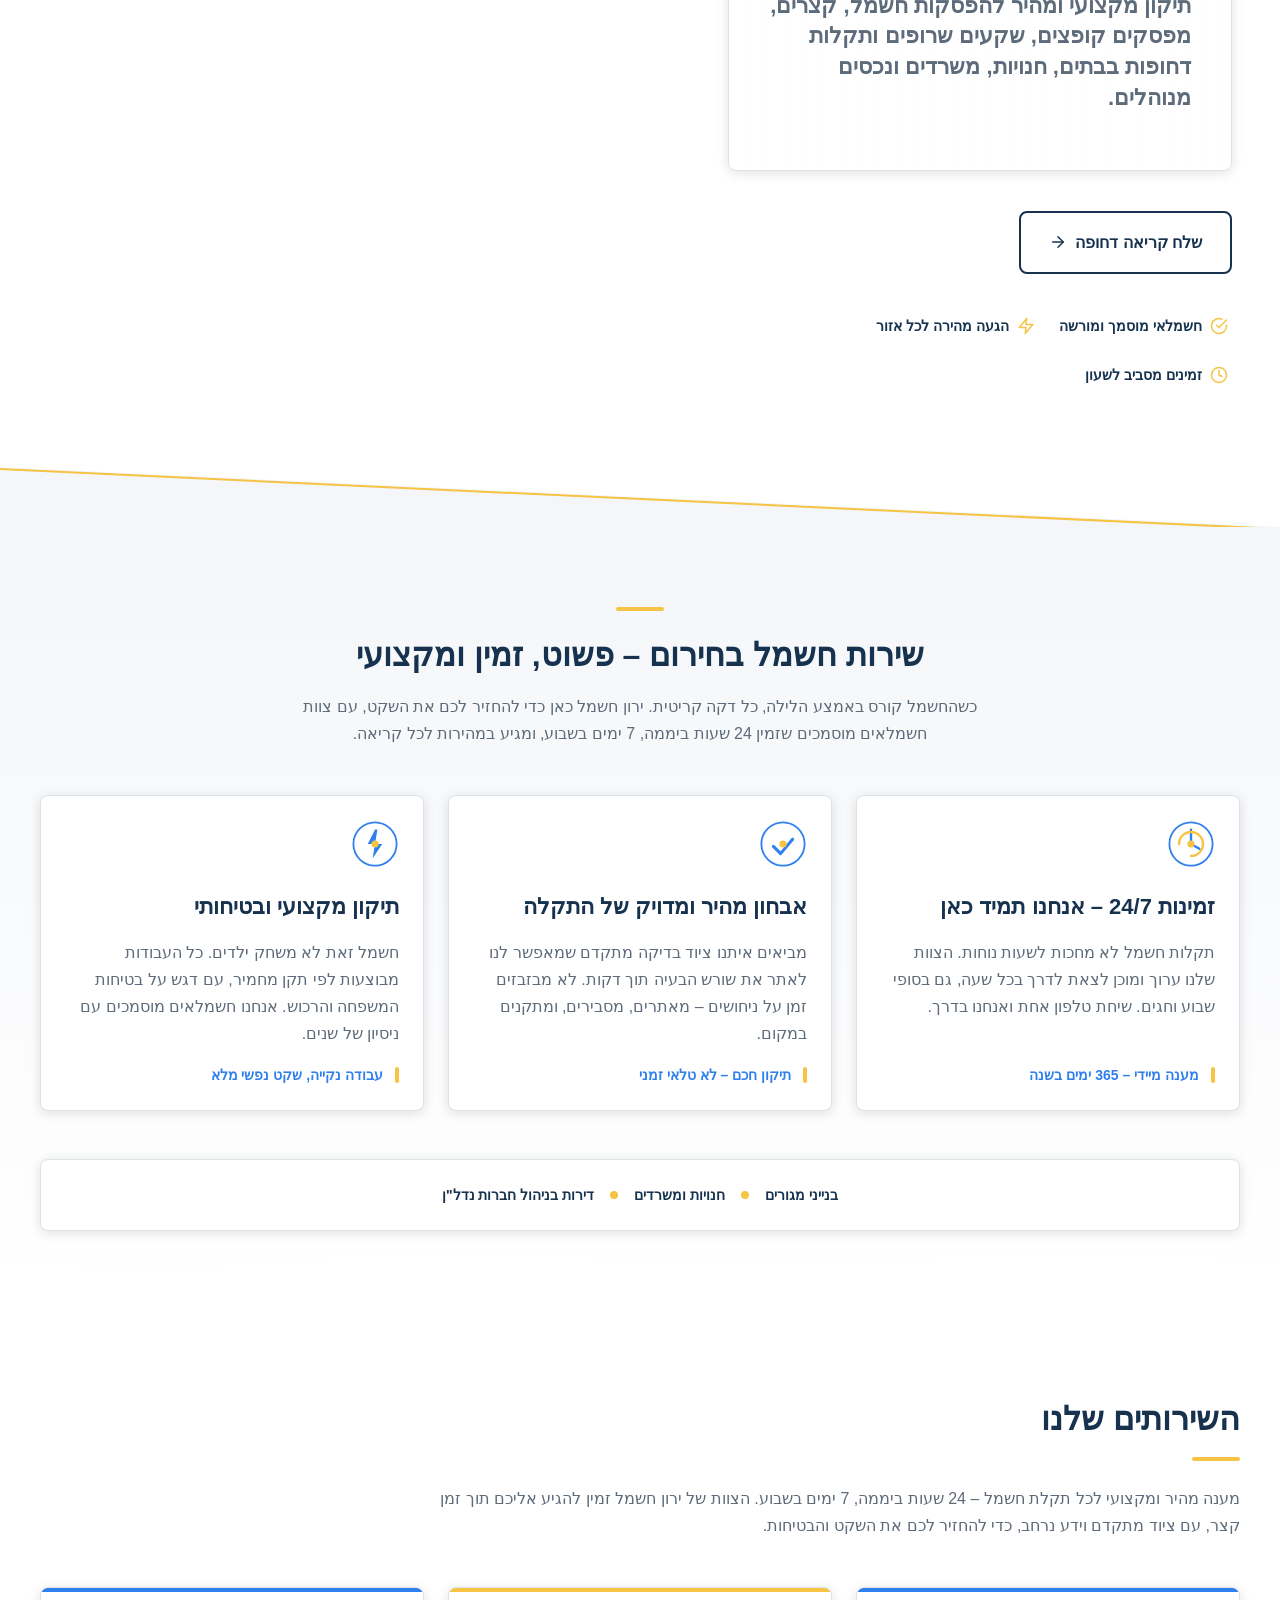
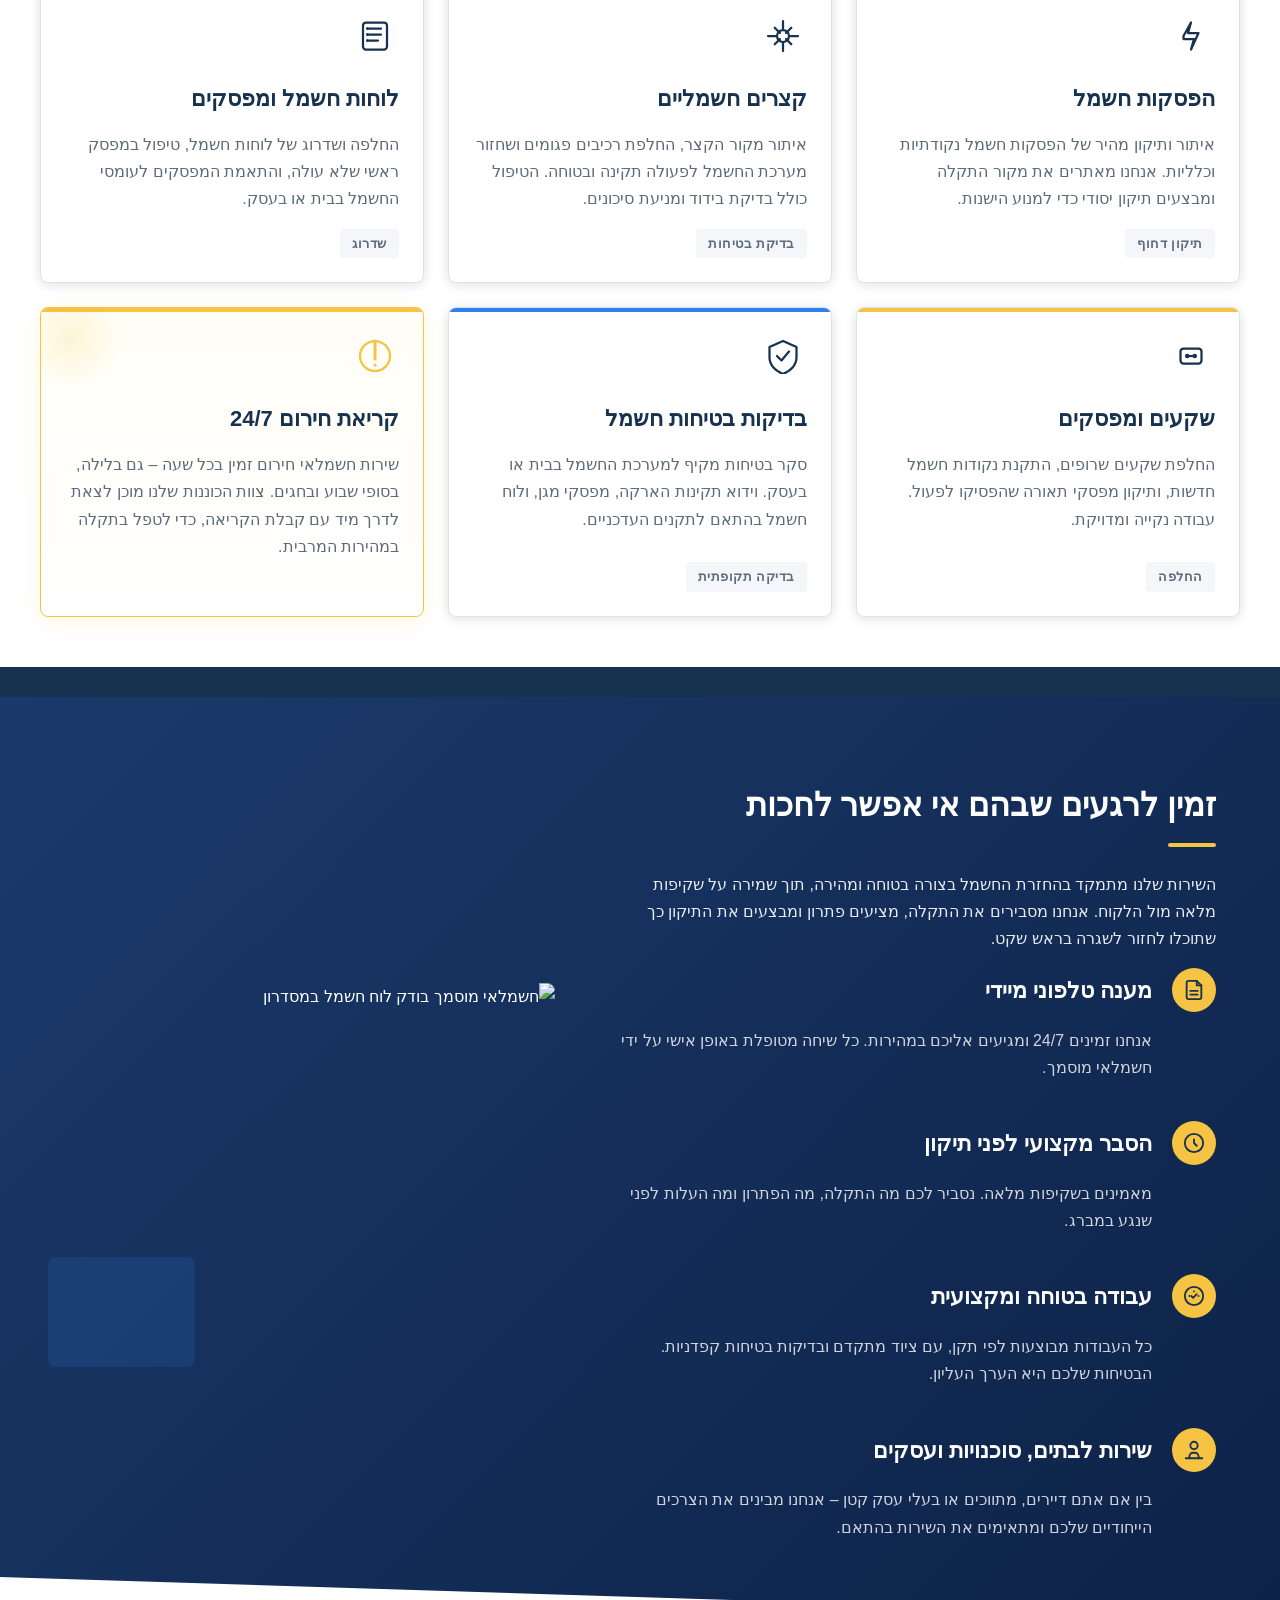
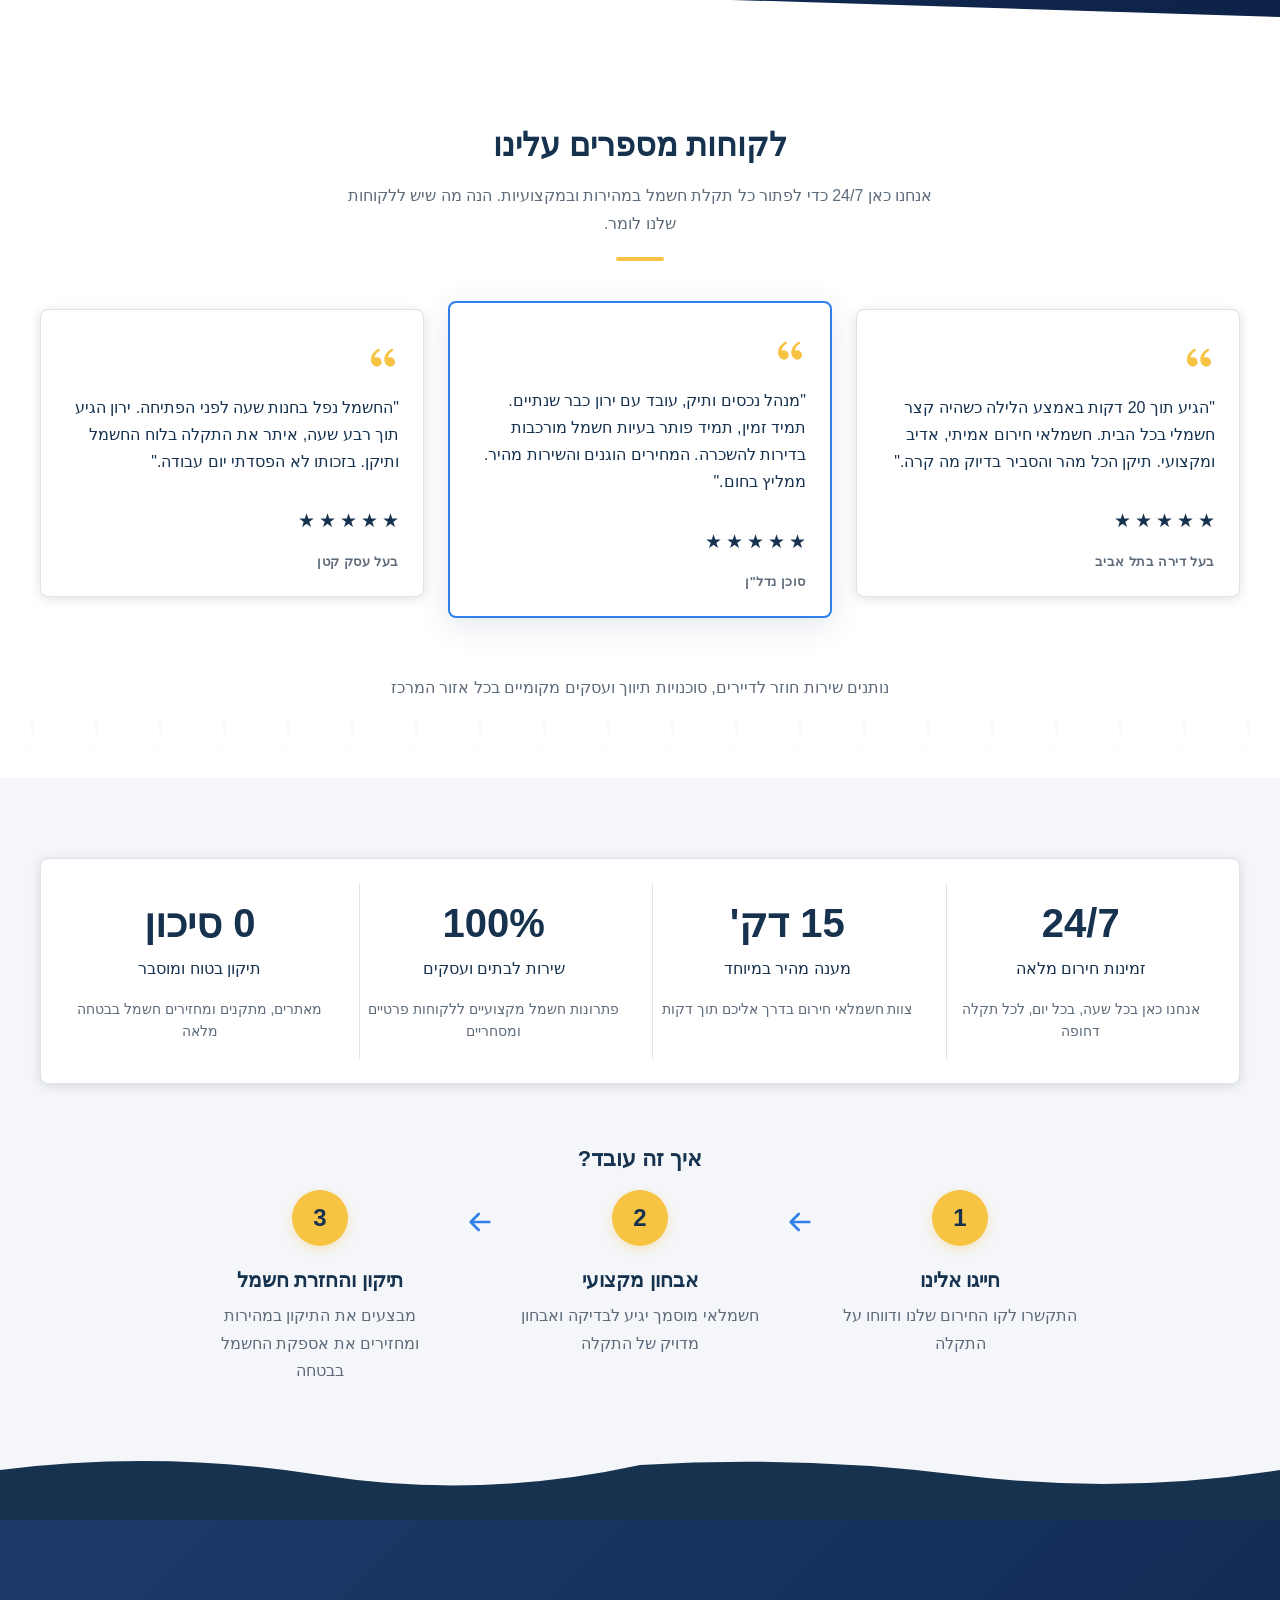
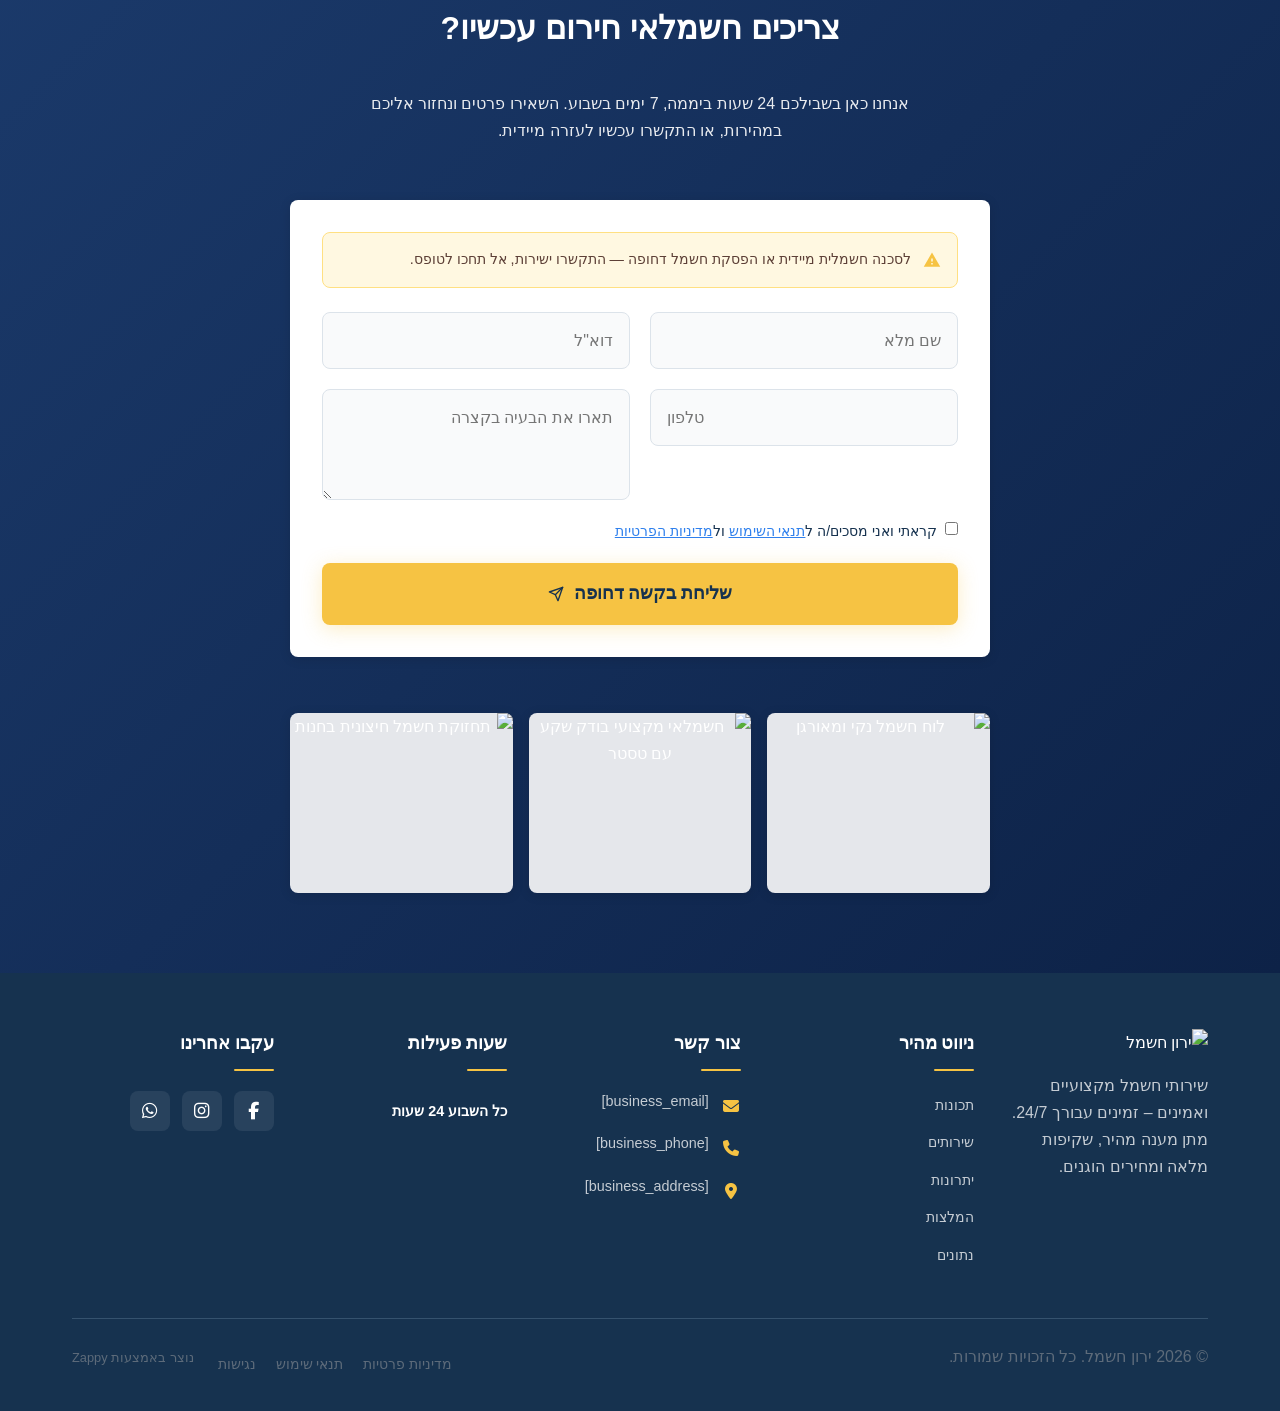
==== commit ddacbe28: "Background sync: Progressive GitHub Sync" ====
--- a/index.html
+++ b/index.html
@@ -831,12 +831,12 @@
 </script>
   
   <main id="main">
-    <section data-band-index="0" id="hero" class="index-hero-section" data-layout-spec="בית-hero" data-hero-treatment="fade-bleed" style="--hero-fade-color: var(--bg-light);" role="banner" aria-label="גיבור דף הבית" data-hero-type="fullscreen-scrim" data-zappy-bg-overlay-color="#000000" data-zappy-bg-overlay-opacity="0">
-    <div data-zappy-zoom-wrapper="true" data-element-id="img-1783435741131-wky4yxtj4" data-element-type="image" data-zappy-zoom-wrapper-width-mode="full" style="position: absolute !important; top: 0px !important; left: 0px !important; width: 100% !important; height: 100% !important; max-width: none !important; margin-left: 0px !important; margin-right: 0px !important; z-index: 0 !important; overflow: hidden !important;" data-zappy-zoom-clip="true" data-zappy-wrapper-margins-applied="true"><img loading="eager" fetchpriority="high" class="hero-fade-img" data-hero-bg="true" data-placeholder="index-hero-image-1" data-context="Professional electrician in clean navy-blue uniform with yellow safety accents, working beside a modern residential electrical panel, holding tools, bright and realistic lighting, shot on a residential site with clean white walls, composition focused on the right side of the frame leaving the left side naturally emptier for text overlay" width="1400" height="900" src="/assets/site-index-hero-image-1.webp" alt="חשמלאי מקצועי בעבודה" data-hero-background="true" data-element-type="image" data-element-id="img-1783435741131-wky4yxtj4" style="opacity: 1; mix-blend-mode: normal; object-position: 0% 50% !important; margin: 0px !important; position: absolute !important; left: 0% !important; top: 0% !important; width: 100% !important; height: 100% !important; max-width: none !important; max-height: none !important; display: block !important; object-fit: cover !important;" data-zappy-zoom="1" data-zappy-hero-img-base-opacity="1" data-zappy-hero-img-base-blend="normal" data-zappy-object-position="0% 50%"></div>
+    <section data-band-index="0" id="hero" class="index-hero-section" data-layout-spec="בית-hero" data-hero-treatment="fade-bleed" style="--hero-fade-color: var(--bg-light); overflow: hidden;" role="banner" aria-label="גיבור דף הבית" data-hero-type="fullscreen-scrim" data-zappy-bg-overlay-color="#000000" data-zappy-bg-overlay-opacity="0">
+    <div data-zappy-zoom-wrapper="true" data-element-id="img-1783435741131-wky4yxtj4" data-element-type="image" data-zappy-zoom-wrapper-width-mode="full" style="position: absolute !important; top: 0px !important; left: 0px !important; width: 100% !important; height: 100% !important; max-width: none !important; margin-left: 0px !important; margin-right: 0px !important; z-index: 0 !important; overflow: hidden !important;" data-zappy-zoom-clip="true" data-zappy-wrapper-margins-applied="true" data-zappy-zoom-wrapper-align="center"><img loading="eager" fetchpriority="high" class="hero-fade-img" data-hero-bg="true" data-placeholder="index-hero-image-1" data-context="Professional electrician in clean navy-blue uniform with yellow safety accents, working beside a modern residential electrical panel, holding tools, bright and realistic lighting, shot on a residential site with clean white walls, composition focused on the right side of the frame leaving the left side naturally emptier for text overlay" width="1400" height="900" src="https://www.youtube.com/shorts/hyouSUmXu8I?feature=share" alt="חשמלאי מקצועי בעבודה" data-hero-background="true" data-element-type="image" data-element-id="img-1783435741131-wky4yxtj4" style="opacity: 1; mix-blend-mode: normal; object-position: 0% 50% !important; margin: 0px !important; position: absolute !important; left: 0% !important; top: 0% !important; width: 100% !important; height: 100% !important; max-width: none !important; max-height: none !important; display: block !important; object-fit: cover !important;" data-zappy-zoom="1" data-zappy-hero-img-base-opacity="1" data-zappy-hero-img-base-blend="normal" data-zappy-object-position="0% 50%"></div>
     
     <div class="hero-fade-content">
         <div class="hero-text-group">
-            <p class="zappy-editable"><span class="hero-badge">
+            <p><span class="hero-badge">
                 <svg data-element-type="icon" data-icon-type="svg" aria-hidden="true" width="16" height="16" viewBox="0 0 24 24" fill="none" stroke="currentColor" stroke-width="2" stroke-linecap="round" stroke-linejoin="round"><circle cx="12" cy="12" r="10"></circle><polyline points="12 6 12 12 16 14"></polyline></svg>
                 שירות חשמלאי חירום 24/7
             </span>
@@ -875,6 +875,57 @@
         <svg data-no-icon-edit="true" aria-hidden="true" viewBox="0 0 1200 80" preserveAspectRatio="none" xmlns="http://www.w3.org/2000/svg">
             <defs>
                 <clipPath id="hero-diagonal">
+                    <polygon points="0,0 1200,0 1200,80 0,80"></polygon>
+                </clipPath>
+            </defs>
+            <path d="M0,80 L0,20 L1200,80 L1200,80 Z" fill="var(--bg-light)"></path>
+            <path d="M0,22 L1200,82" fill="var(--bg-light)" stroke="var(--accent)" stroke-width="2" vector-effect="non-scaling-stroke"></path>
+        </svg>
+    </div>
+</section><section data-band-index="0" id="hero-dup-1783438493243" class="index-hero-section" data-layout-spec="בית-hero" data-hero-treatment="fade-bleed" style="--hero-fade-color: var(--bg-light); overflow: hidden;" role="banner" aria-label="גיבור דף הבית" data-hero-type="fullscreen-scrim" data-zappy-bg-overlay-color="#000000" data-zappy-bg-overlay-opacity="0">
+    <div data-zappy-zoom-wrapper="true" data-element-id="img-1783435741131-wky4yxtj4" data-element-type="image" data-zappy-zoom-wrapper-width-mode="full" style="position: absolute !important; top: 0px !important; left: 0px !important; width: 100% !important; height: 100% !important; max-width: none !important; margin-left: 0px !important; margin-right: 0px !important; z-index: 0 !important; overflow: hidden !important;" data-zappy-zoom-clip="true" data-zappy-wrapper-margins-applied="true" data-zappy-zoom-wrapper-align="center"><img loading="eager" fetchpriority="high" class="hero-fade-img" data-hero-bg="true" data-placeholder="index-hero-image-1" data-context="Professional electrician in clean navy-blue uniform with yellow safety accents, working beside a modern residential electrical panel, holding tools, bright and realistic lighting, shot on a residential site with clean white walls, composition focused on the right side of the frame leaving the left side naturally emptier for text overlay" width="1400" height="900" src="https://www.youtube.com/shorts/hyouSUmXu8I?feature=share" alt="חשמלאי מקצועי בעבודה" data-hero-background="true" data-element-type="image" data-element-id="img-1783435741131-wky4yxtj4" style="opacity: 1; mix-blend-mode: normal; object-position: 0% 50% !important; margin: 0px !important; position: absolute !important; left: 0% !important; top: 0% !important; width: 100% !important; height: 100% !important; max-width: none !important; max-height: none !important; display: block !important; object-fit: cover !important;" data-zappy-zoom="1" data-zappy-hero-img-base-opacity="1" data-zappy-hero-img-base-blend="normal" data-zappy-object-position="0% 50%"></div>
+    
+    <div class="hero-fade-content">
+        <div class="hero-text-group">
+            <p><span class="hero-badge">
+                <svg data-element-type="icon" data-icon-type="svg" aria-hidden="true" width="16" height="16" viewBox="0 0 24 24" fill="none" stroke="currentColor" stroke-width="2" stroke-linecap="round" stroke-linejoin="round"><circle cx="12" cy="12" r="10"></circle><polyline points="12 6 12 12 16 14"></polyline></svg>
+                שירות חשמלאי חירום 24/7
+            </span>
+            
+            </p><h1 class="hero-title">עזרה חשמלית מיידית,<br>בכל שעה ביום ובלילה</h1>
+            
+            <h3 class="hero-subtitle">תיקון מקצועי ומהיר להפסקות חשמל, קצרים, מפסקים קופצים, שקעים שרופים ותקלות דחופות בבתים, חנויות, משרדים ונכסים מנוהלים.</h3>
+        </div>
+        
+        <div class="hero-actions">
+            
+            
+            <a href="#contact" class="btn-secondary-request" data-element-type="button" data-element-id="btn-1783435741127-ku5lztjkq" data-native-element="true">
+                שלח קריאה דחופה
+                <svg data-element-type="icon" data-icon-type="svg" aria-hidden="true" width="18" height="18" viewBox="0 0 24 24" fill="none" stroke="currentColor" stroke-width="2" stroke-linecap="round" stroke-linejoin="round"><line x1="5" y1="12" x2="19" y2="12"></line><polyline points="12 5 19 12 12 19"></polyline></svg>
+            </a>
+        </div>
+        
+        <div class="hero-trust-row">
+            <div class="trust-item">
+                <svg data-element-type="icon" data-icon-type="svg" aria-hidden="true" width="18" height="18" viewBox="0 0 24 24" fill="none" stroke="currentColor" stroke-width="2" stroke-linecap="round" stroke-linejoin="round"><path d="M22 11.08V12a10 10 0 1 1-5.93-9.14"></path><polyline points="22 4 12 14.01 9 11.01"></polyline></svg>
+                <span>חשמלאי מוסמך ומורשה</span>
+            </div>
+            <div class="trust-item">
+                <svg data-element-type="icon" data-icon-type="svg" aria-hidden="true" width="18" height="18" viewBox="0 0 24 24" fill="none" stroke="currentColor" stroke-width="2" stroke-linecap="round" stroke-linejoin="round"><polygon points="13 2 3 14 12 14 11 22 21 10 12 10 13 2"></polygon></svg>
+                <span>הגעה מהירה לכל אזור</span>
+            </div>
+            <div class="trust-item">
+                <svg data-element-type="icon" data-icon-type="svg" aria-hidden="true" width="18" height="18" viewBox="0 0 24 24" fill="none" stroke="currentColor" stroke-width="2" stroke-linecap="round" stroke-linejoin="round"><circle cx="12" cy="12" r="10"></circle><polyline points="12 6 12 12 16 14"></polyline></svg>
+                <span>זמינים מסביב לשעון</span>
+            </div>
+        </div>
+    </div>
+
+    <div class="index-hero-divider-wrapper">
+        <svg data-no-icon-edit="true" aria-hidden="true" viewBox="0 0 1200 80" preserveAspectRatio="none" xmlns="http://www.w3.org/2000/svg">
+            <defs>
+                <clipPath id="hero-diagonal-dup-1783438493243-0">
                     <polygon points="0,0 1200,0 1200,80 0,80"></polygon>
                 </clipPath>
             </defs>
@@ -1070,7 +1121,7 @@
     <!-- Content Column (Right in RTL) -->
     <div class="index-benefits-section__content">
       <div class="index-benefits-section__heading-group">
-        <h2 class="index-benefits-section__title" style="">זמין לרגעים שבהם אי אפשר לחכות</h2>
+        <h2 class="index-benefits-section__title" >זמין לרגעים שבהם אי אפשר לחכות</h2>
         <div class="index-benefits-section__accent-line" aria-hidden="true"></div>
       </div>
       <p class="index-benefits-section__description">השירות שלנו מתמקד בהחזרת החשמל בצורה בטוחה ומהירה, תוך שמירה על שקיפות מלאה מול הלקוח. אנחנו מסבירים את התקלה, מציעים פתרון ומבצעים את התיקון כך שתוכלו לחזור לשגרה בראש שקט.</p>
@@ -1382,7 +1433,7 @@
     <div class="footer-grid">
       <!-- Company Info -->
       <div class="footer-col footer-info-col">
-        <img src="/assets/electrical-services-logo.webp" alt="ירון חשמל" class="logo" data-element-type="image" data-element-id="img-1783435741132-03g9lp8hl" data-zappy-footer-image="true" style="">
+        <img src="/assets/electrical-services-logo.webp" alt="ירון חשמל" class="logo" data-element-type="image" data-element-id="img-1783435741132-03g9lp8hl" data-zappy-footer-image="true" >
         <p class="footer-tagline">שירותי חשמל מקצועיים ואמינים – זמינים עבורך 24/7. מתן מענה מהיר, שקיפות מלאה ומחירים הוגנים.</p>
       </div>
 
@@ -1417,8 +1468,8 @@
 
       <!-- Business Hours -->
       <div class="footer-col footer-hours-col">
-        <h4 style="">שעות פעילות</h4>
-        <ul class="footer-hours" style=""><li><a href="/" style=""><span style="color: #000055 !important"><span style="color: #ffffff !important"><span style="color: #ffffff !important"><b>כל השבוע 24 שעות</b></span></span></span></a></li></ul>
+        <h4 >שעות פעילות</h4>
+        <ul class="footer-hours" ><li><a href="/" ><span style="color: #000055 !important"><span style="color: #ffffff !important"><span style="color: #ffffff !important"><b>כל השבוע 24 שעות</b></span></span></span></a></li></ul>
       </div>
 
       <!-- Social Media -->
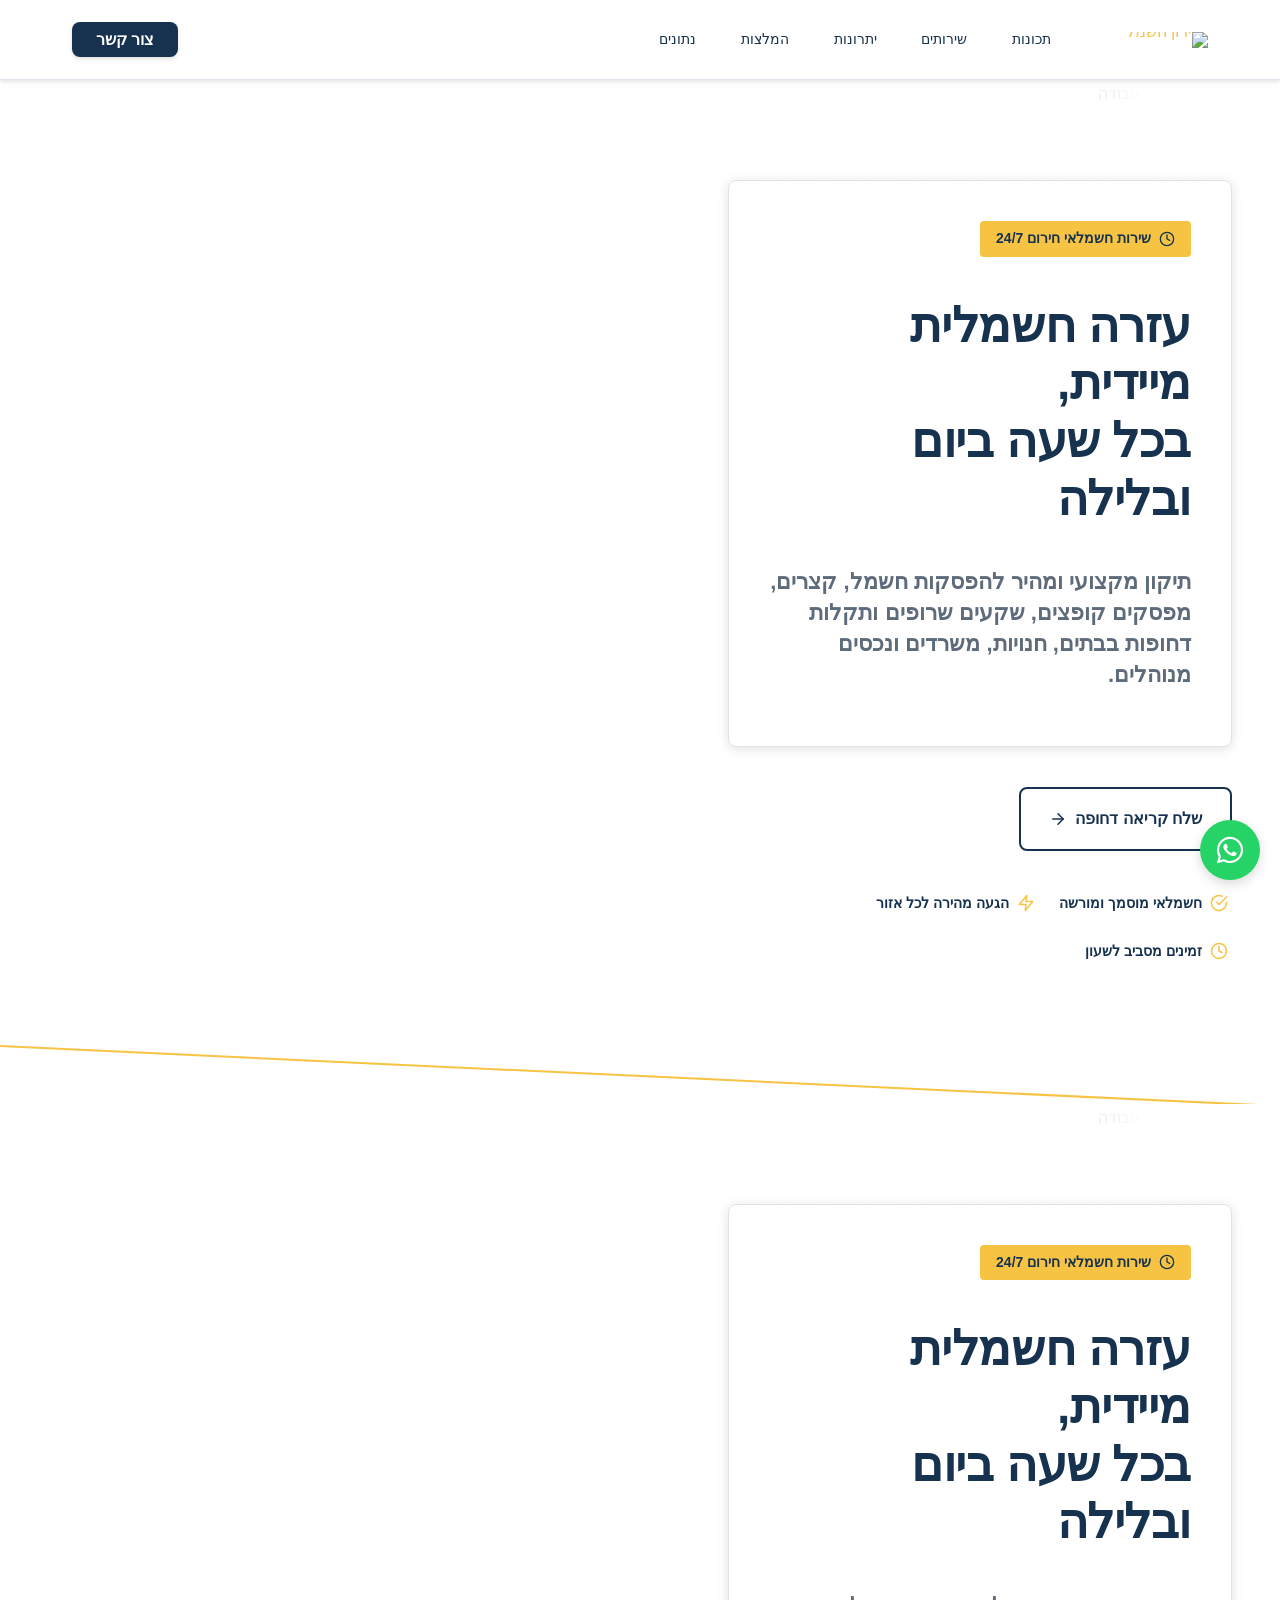
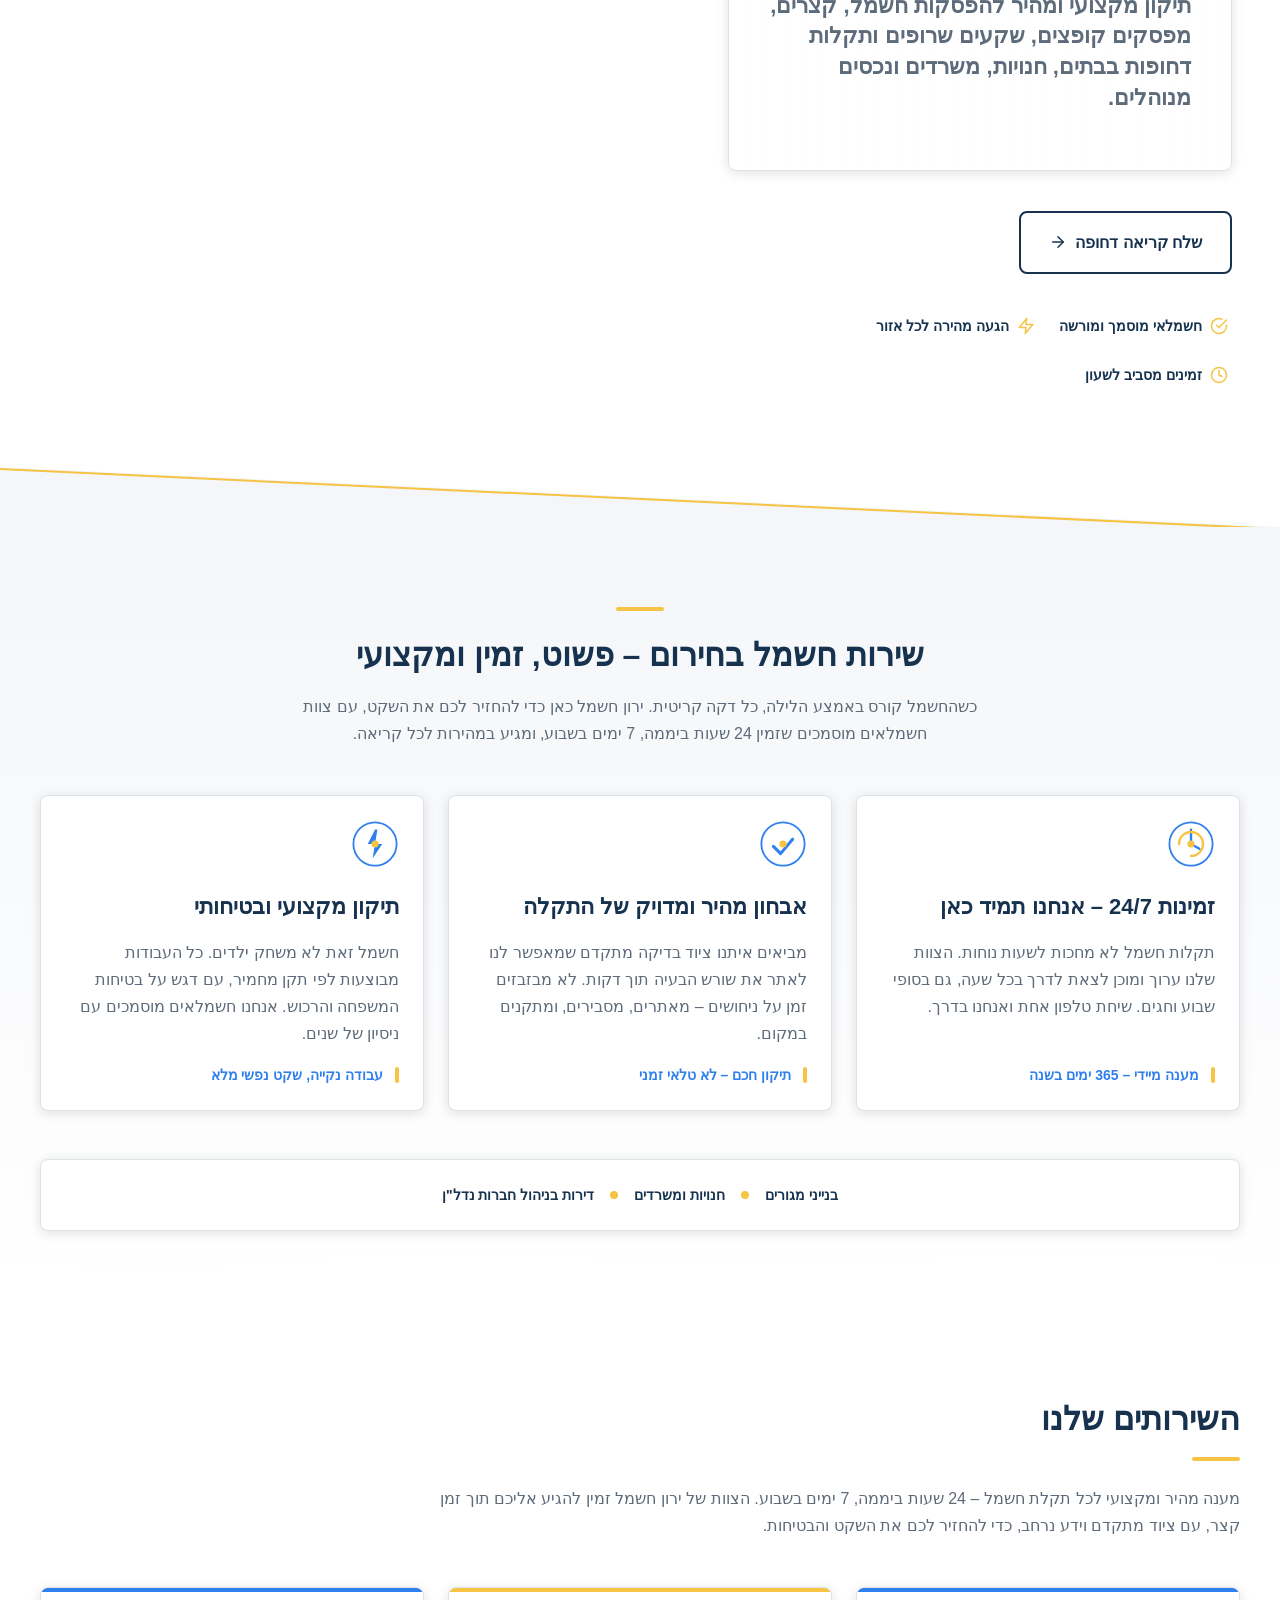
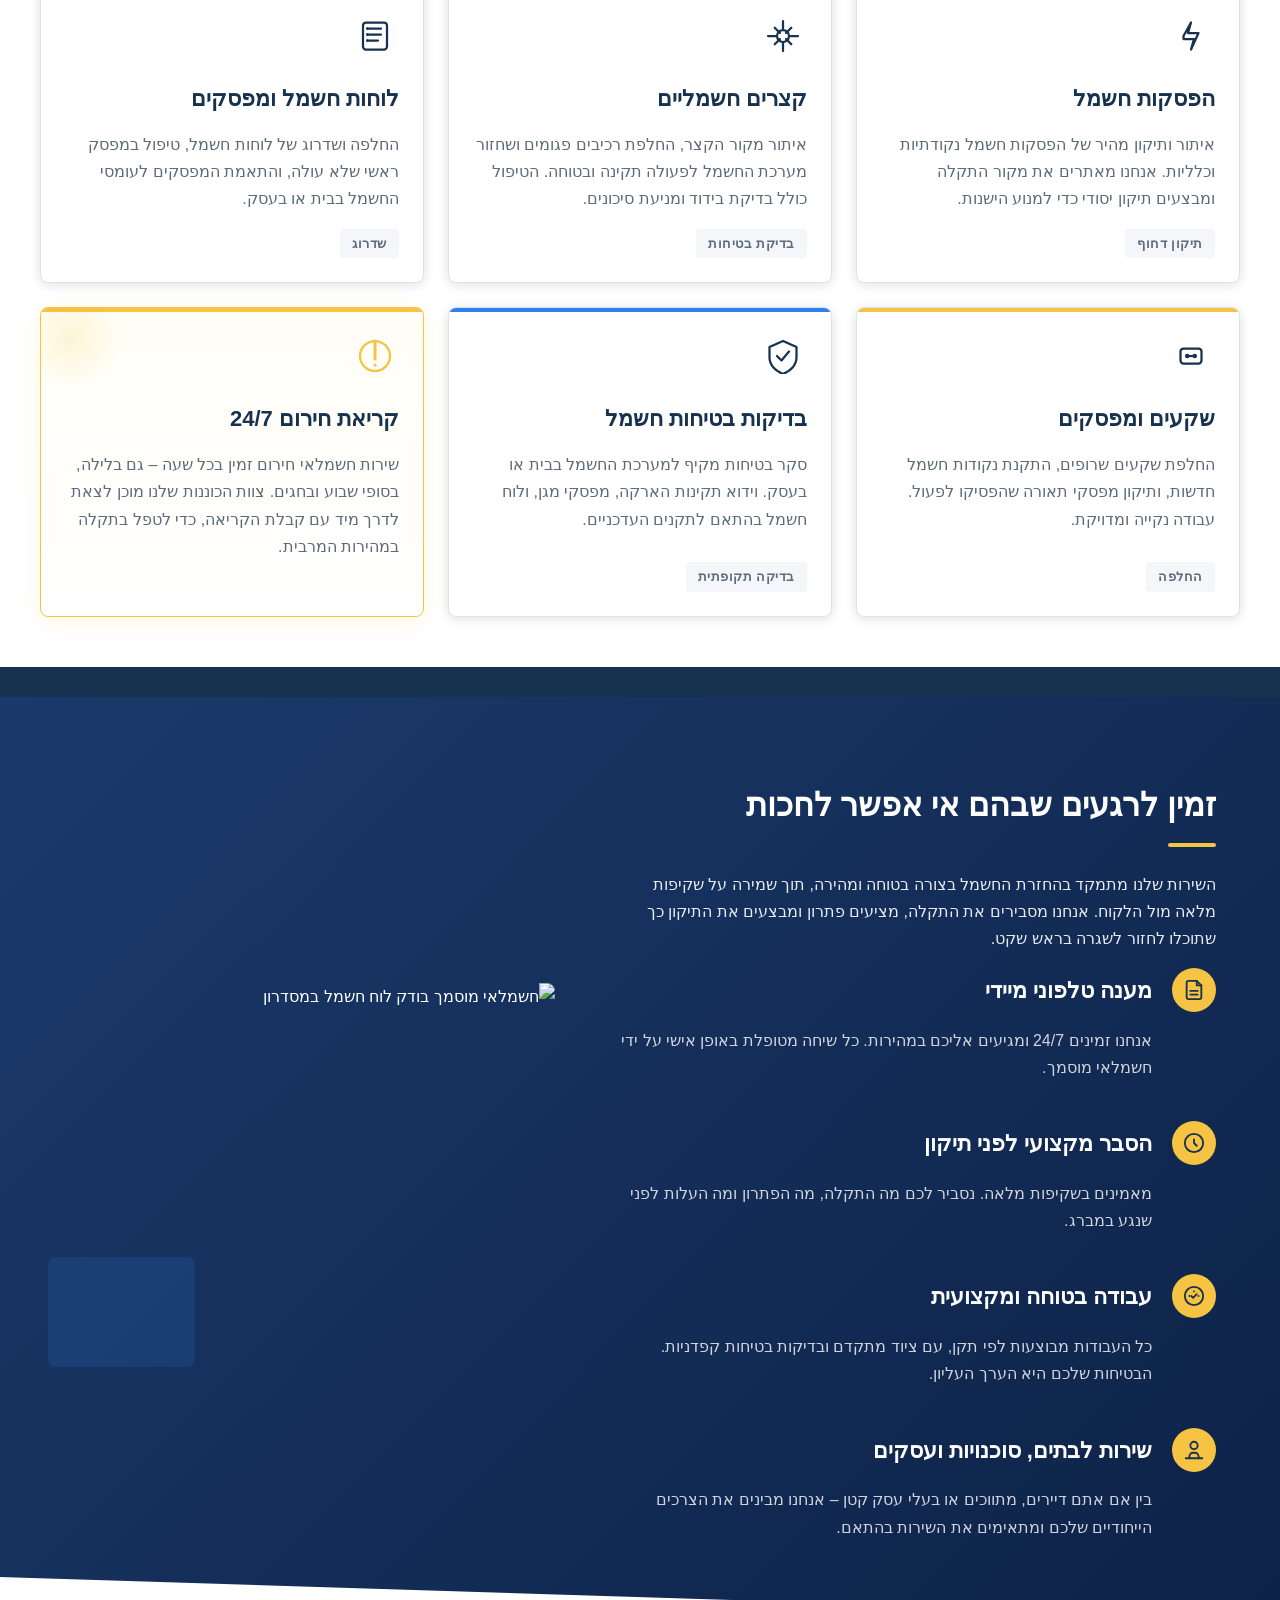
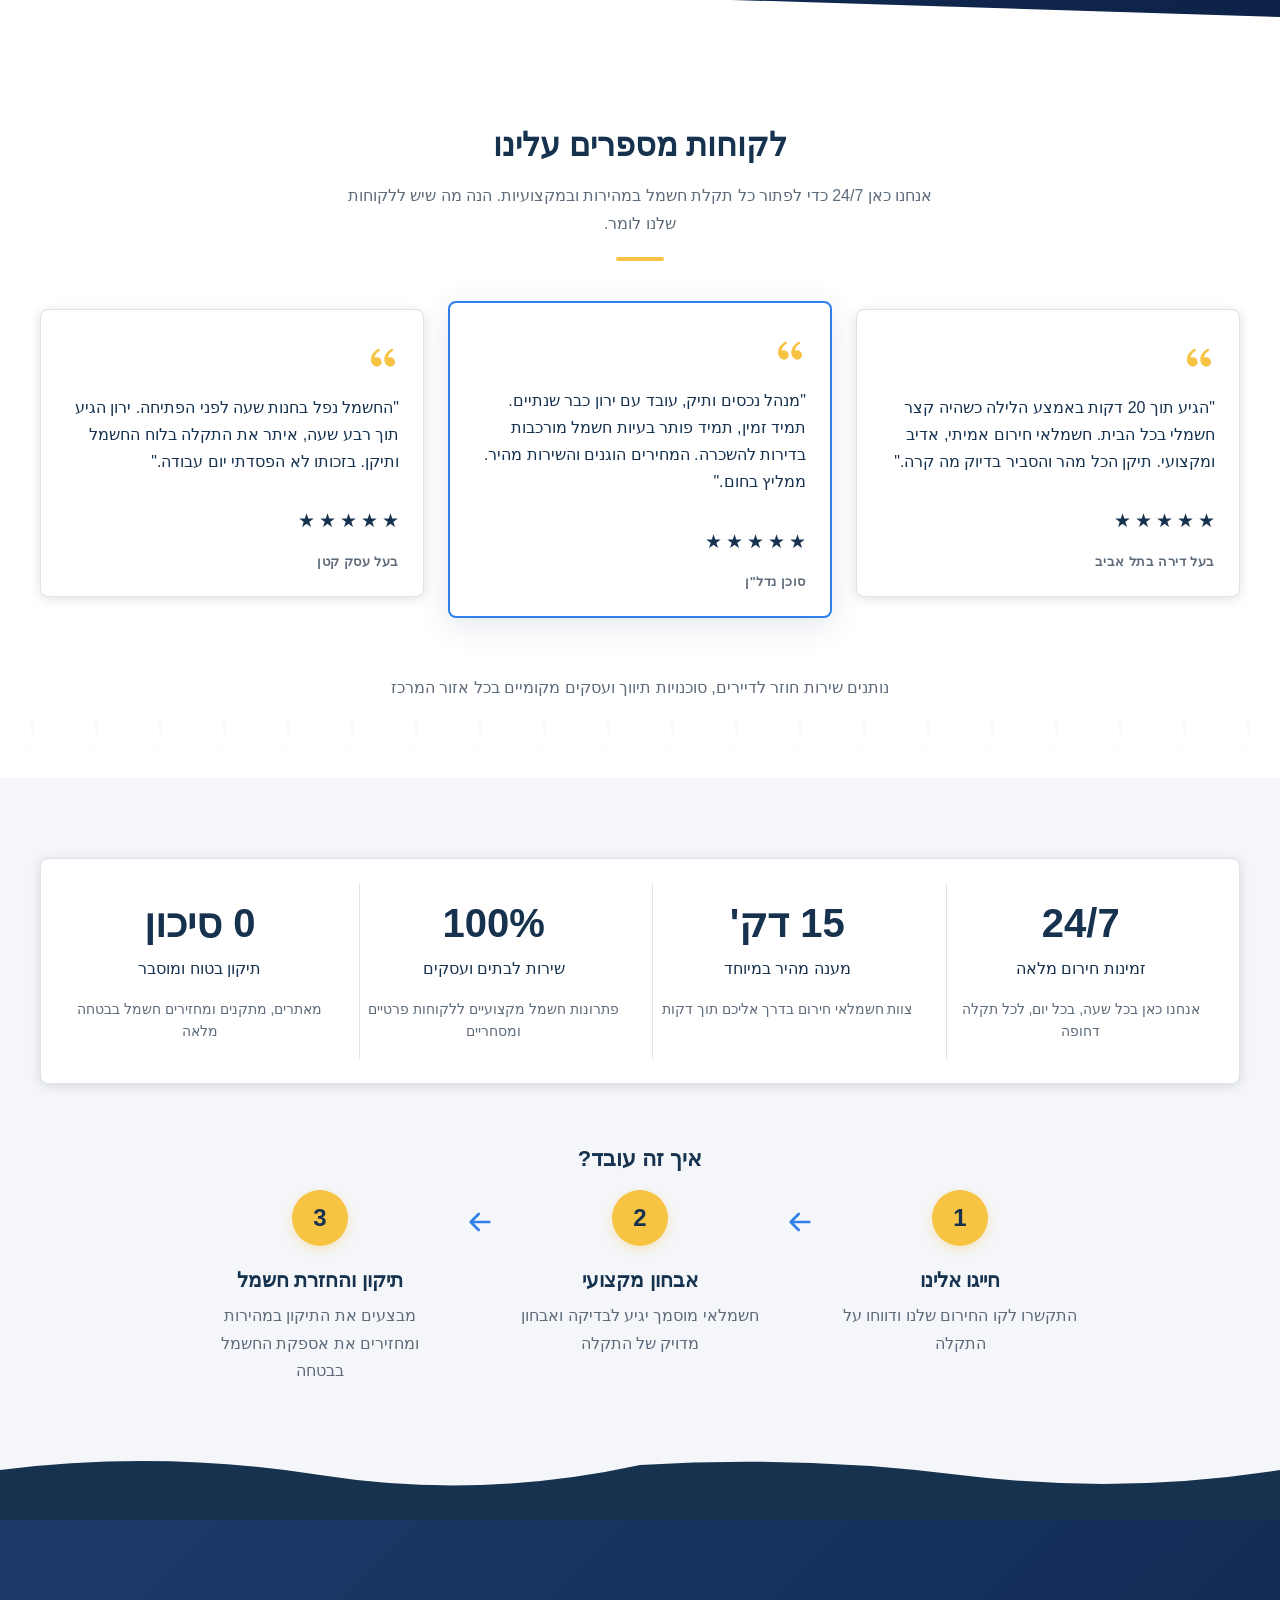
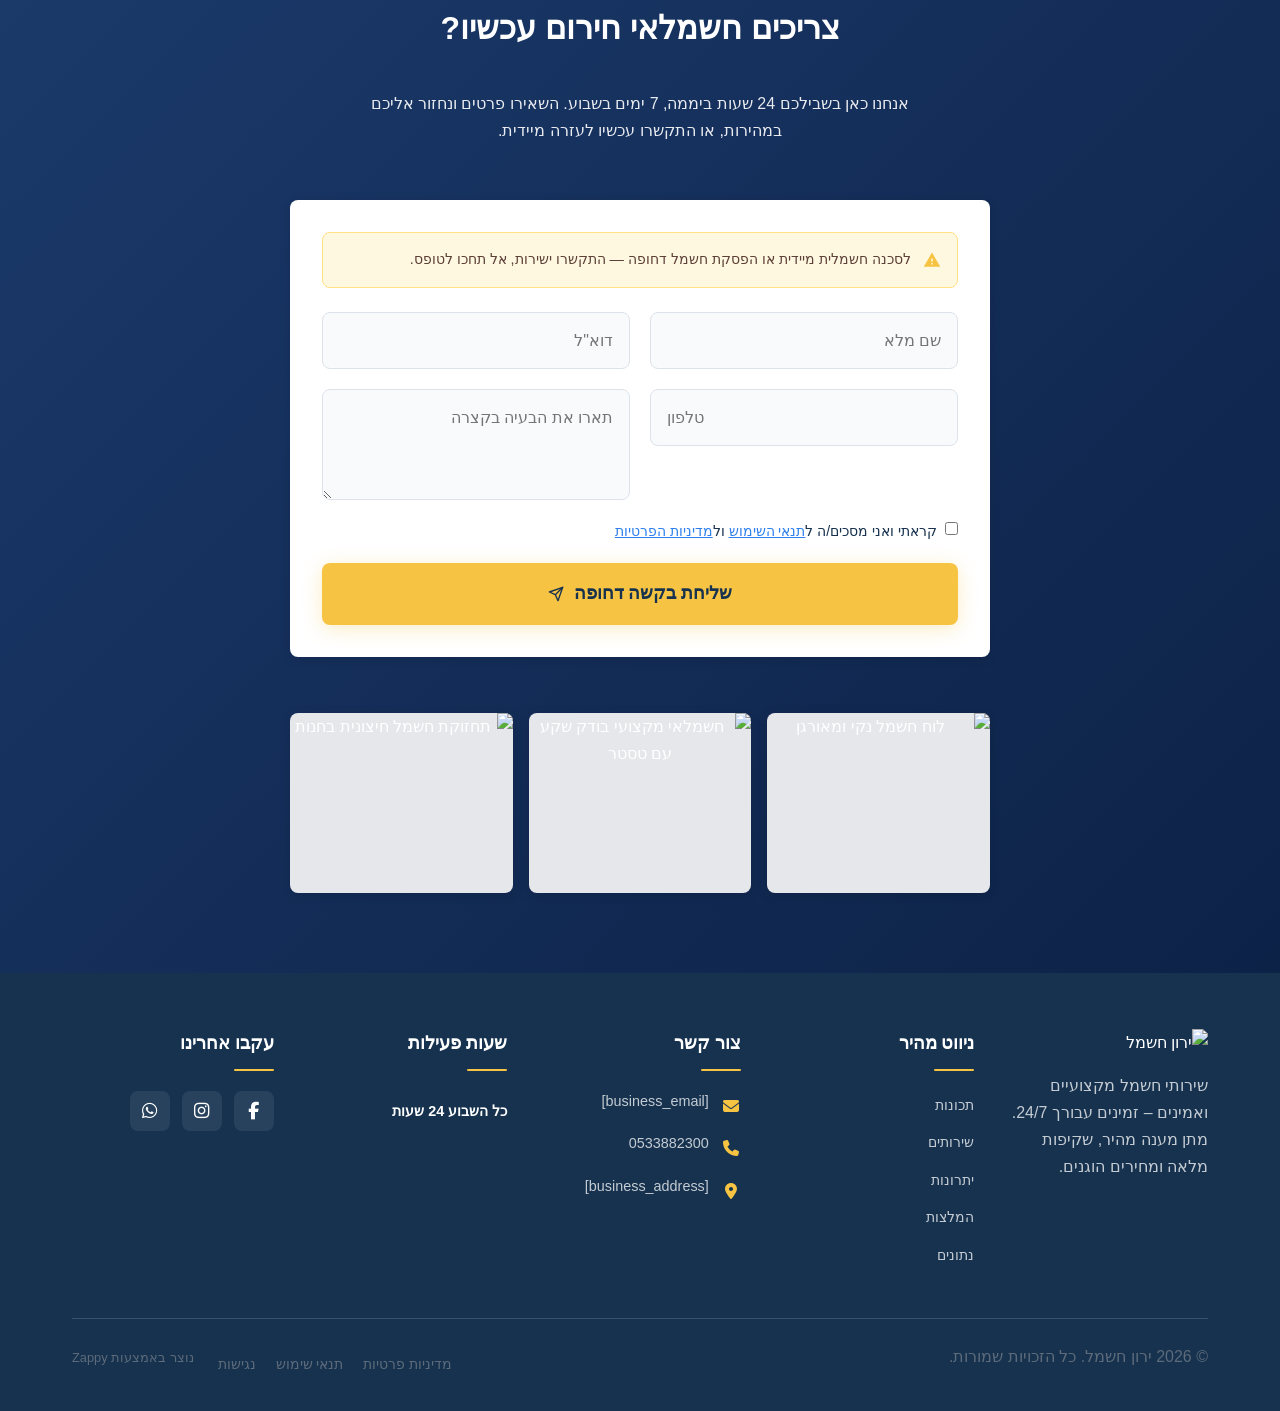
==== commit 616037a9: "Background sync: Progressive GitHub Sync" ====
--- a/index.html
+++ b/index.html
@@ -358,7 +358,7 @@
       <path d="M18 6L6 18M6 6l12 12" stroke="currentColor" stroke-width="2" stroke-linecap="round"></path>
     </svg>
   </button>
-  <button class="phone-header-btn" data-phone="[business_phone]" aria-label="Call">
+  <button class="phone-header-btn" data-phone="0533882300" aria-label="Call">
     <svg width="20" height="20" viewBox="0 0 24 24" fill="currentColor">
       <path d="M22 16.92v3a2 2 0 0 1-2.18 2 19.79 19.79 0 0 1-8.63-3.07 19.5 19.5 0 0 1-6-6 19.79 19.79 0 0 1-3.07-8.67A2 2 0 0 1 4.11 2h3a2 2 0 0 1 2 1.72 12.84 12.84 0 0 0 .7 2.81 2 2 0 0 1-.45 2.11L8.09 9.91a16 16 0 0 0 6 6l1.27-1.27a2 2 0 0 1 2.11-.45 12.84 12.84 0 0 0 2.81.7A2 2 0 0 1 22 16.92z"></path>
     </svg>
@@ -814,7 +814,7 @@
         const phoneLinks = document.querySelectorAll('a[href^="tel:"]');
         const phoneNumber = phoneLinks.length > 0 
           ? phoneLinks[0].getAttribute('href').replace('tel:', '')
-          : '[business_phone]';
+          : '0533882300';
         
         window.location.href = 'tel:' + phoneNumber;
         console.log('[Navbar] Phone button clicked');
@@ -1459,7 +1459,7 @@
           </li>
           <li>
             <span class="contact-icon"><i class="fas fa-phone" data-element-type="icon" data-element-id="icon-1783435741130-1fa2tj2kt" data-icon-type="fontawesome"></i></span>
-            <span class="contact-text"><a href="tel:[business_phone]">[business_phone]</a></span>
+            <span class="contact-text"><a href="tel:0533882300">0533882300</a></span>
           </li>
           <li><a href="/"><span class="contact-icon"><i class="fas fa-map-marker-alt" data-element-type="icon" data-element-id="icon-1783435741130-gh4xrtdd0" data-icon-type="fontawesome"></i></span>
             <span class="contact-text">[business_address]</span></a></li>
@@ -1500,7 +1500,7 @@
   </div>
 </footer>
   
-  <a href="https://wa.me/[whatsapp_handle]" class="whatsapp-float" aria-label="WhatsApp">
+  <a href="https://wa.me/0533882300" class="whatsapp-float" aria-label="WhatsApp">
     <i class="fab fa-whatsapp"></i>
   </a>
   
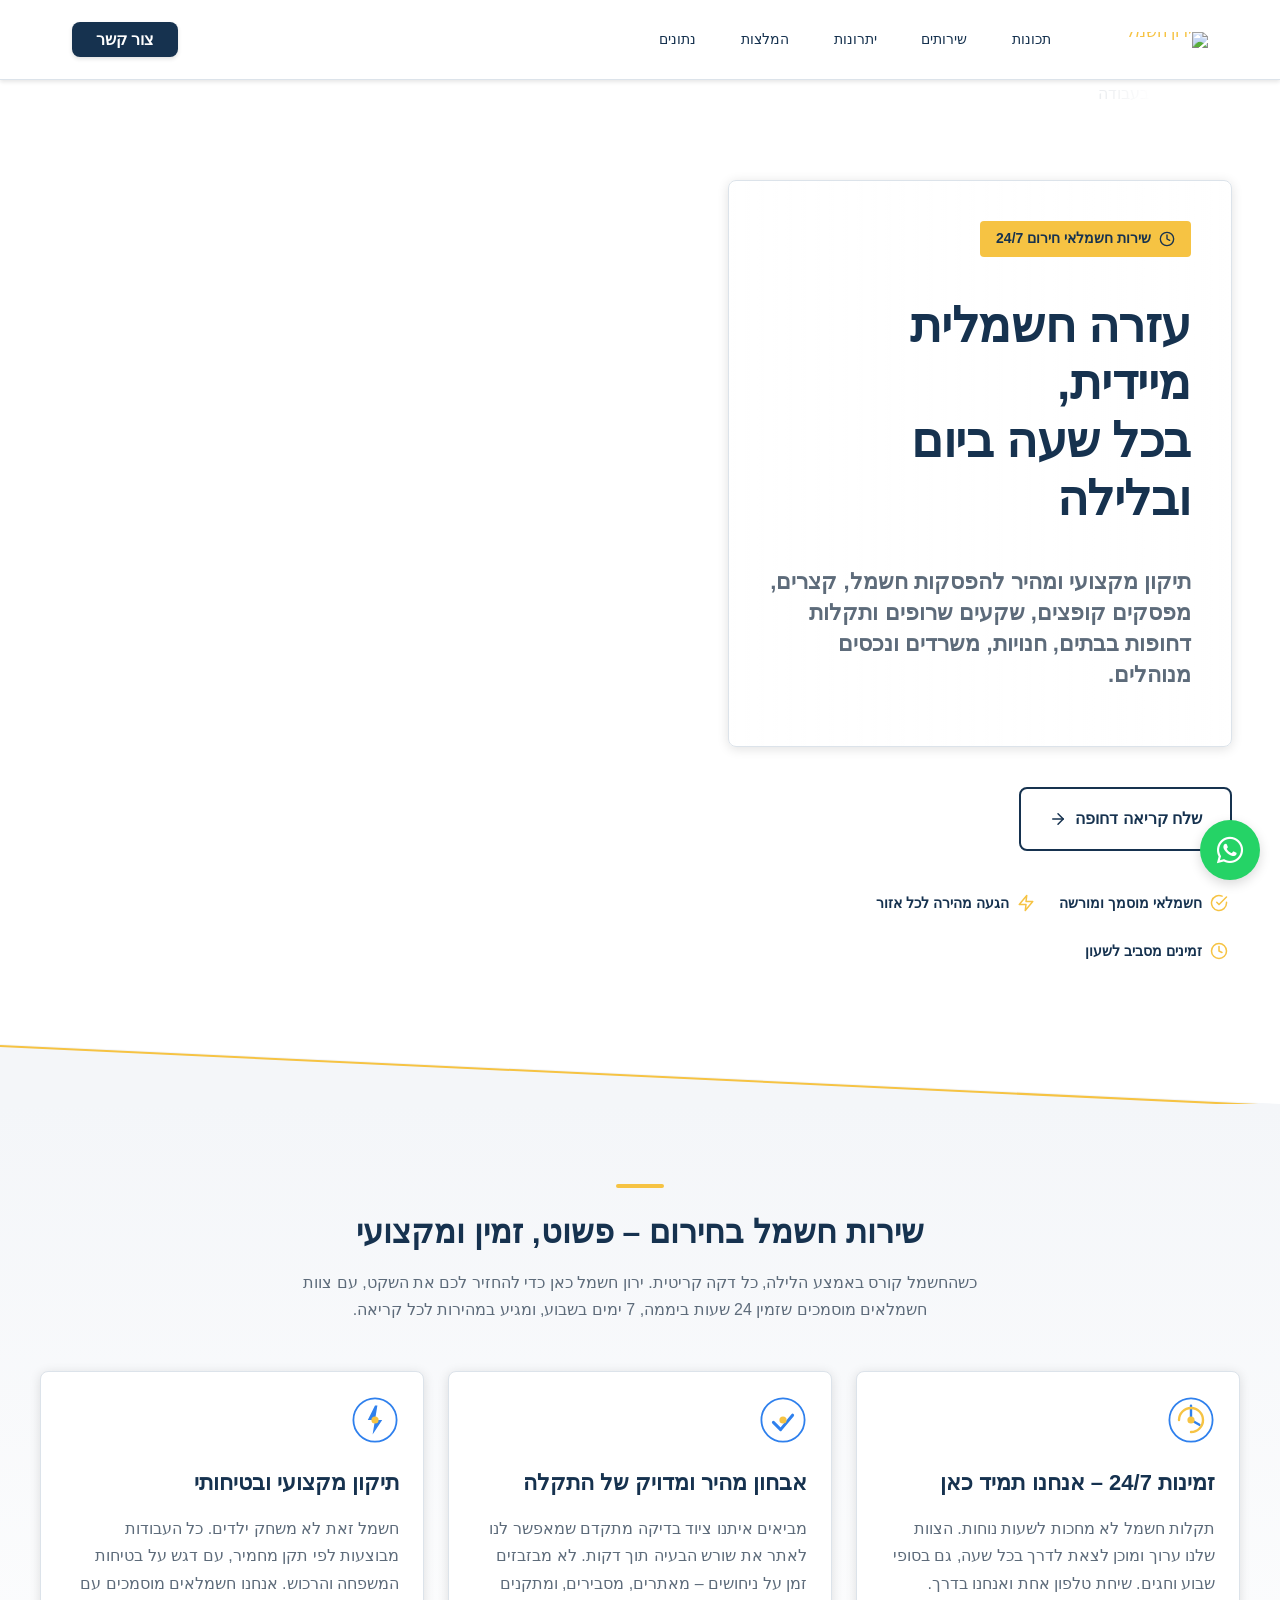
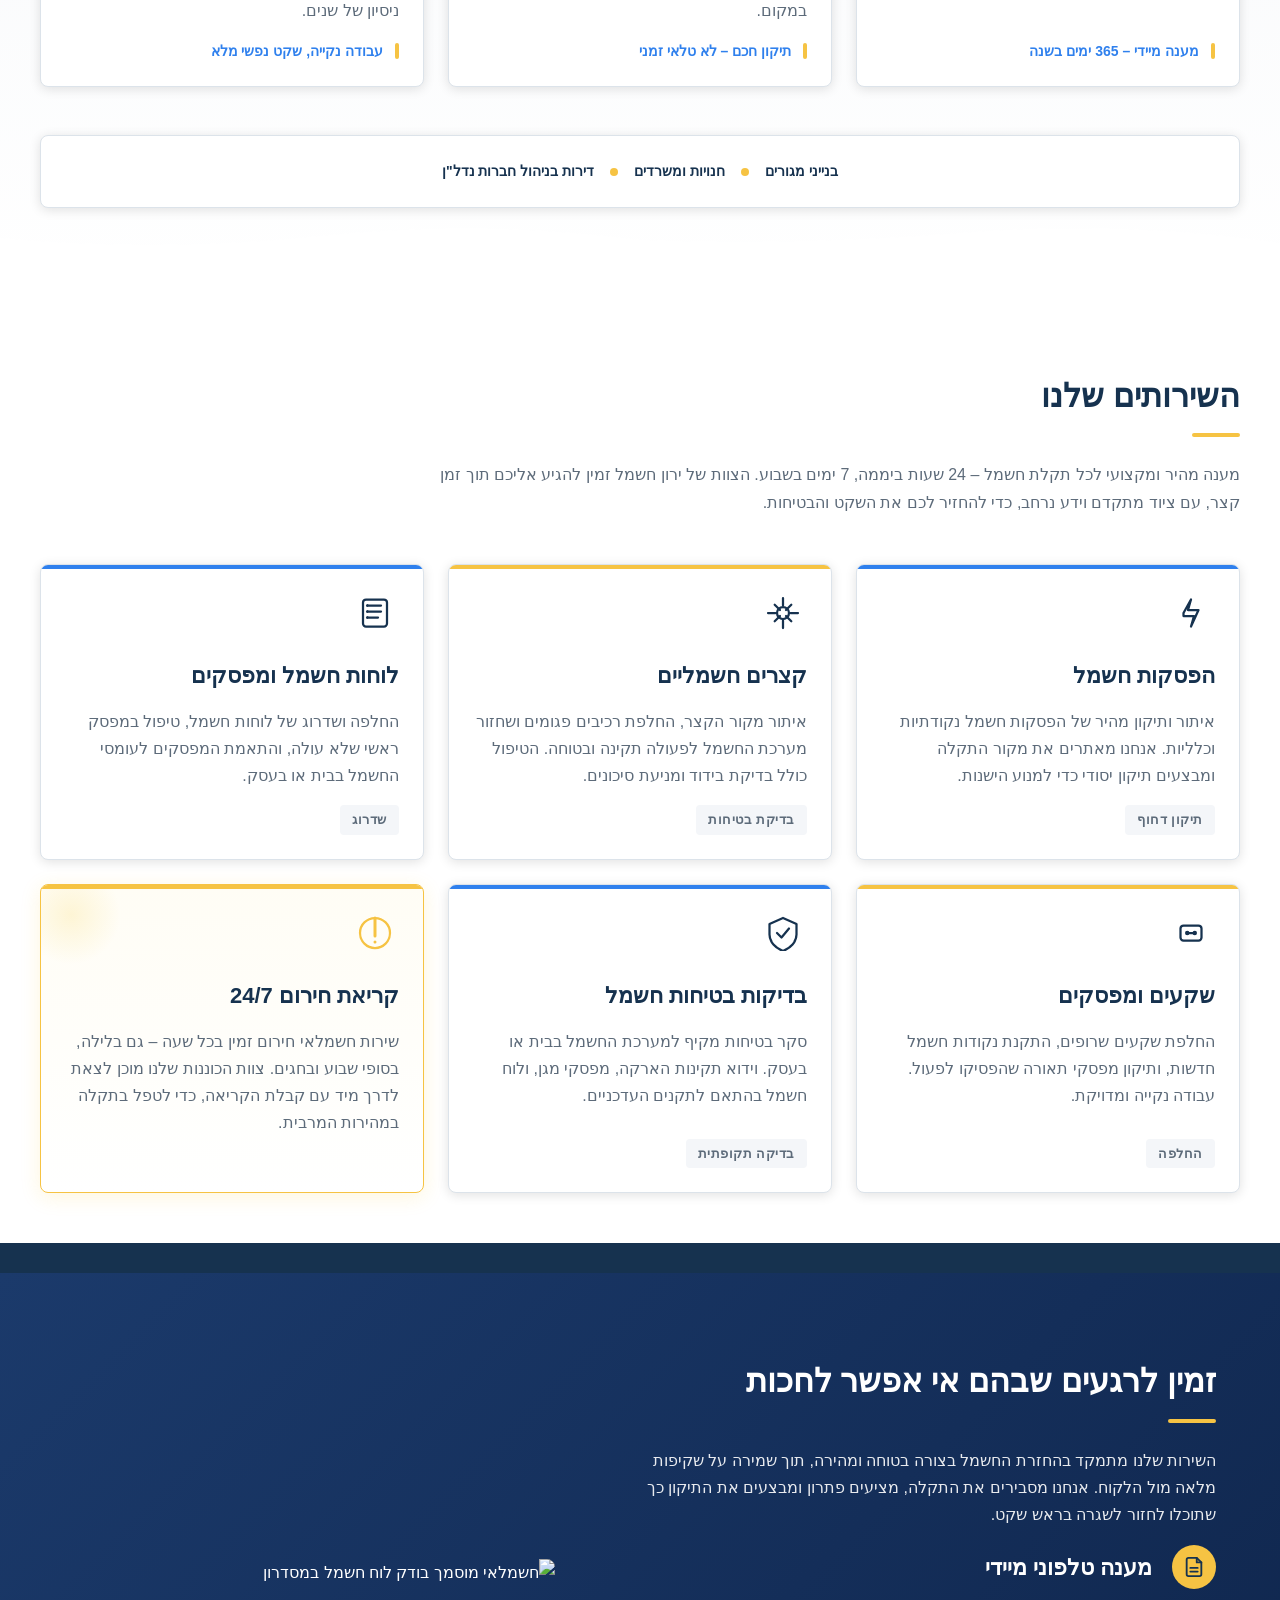
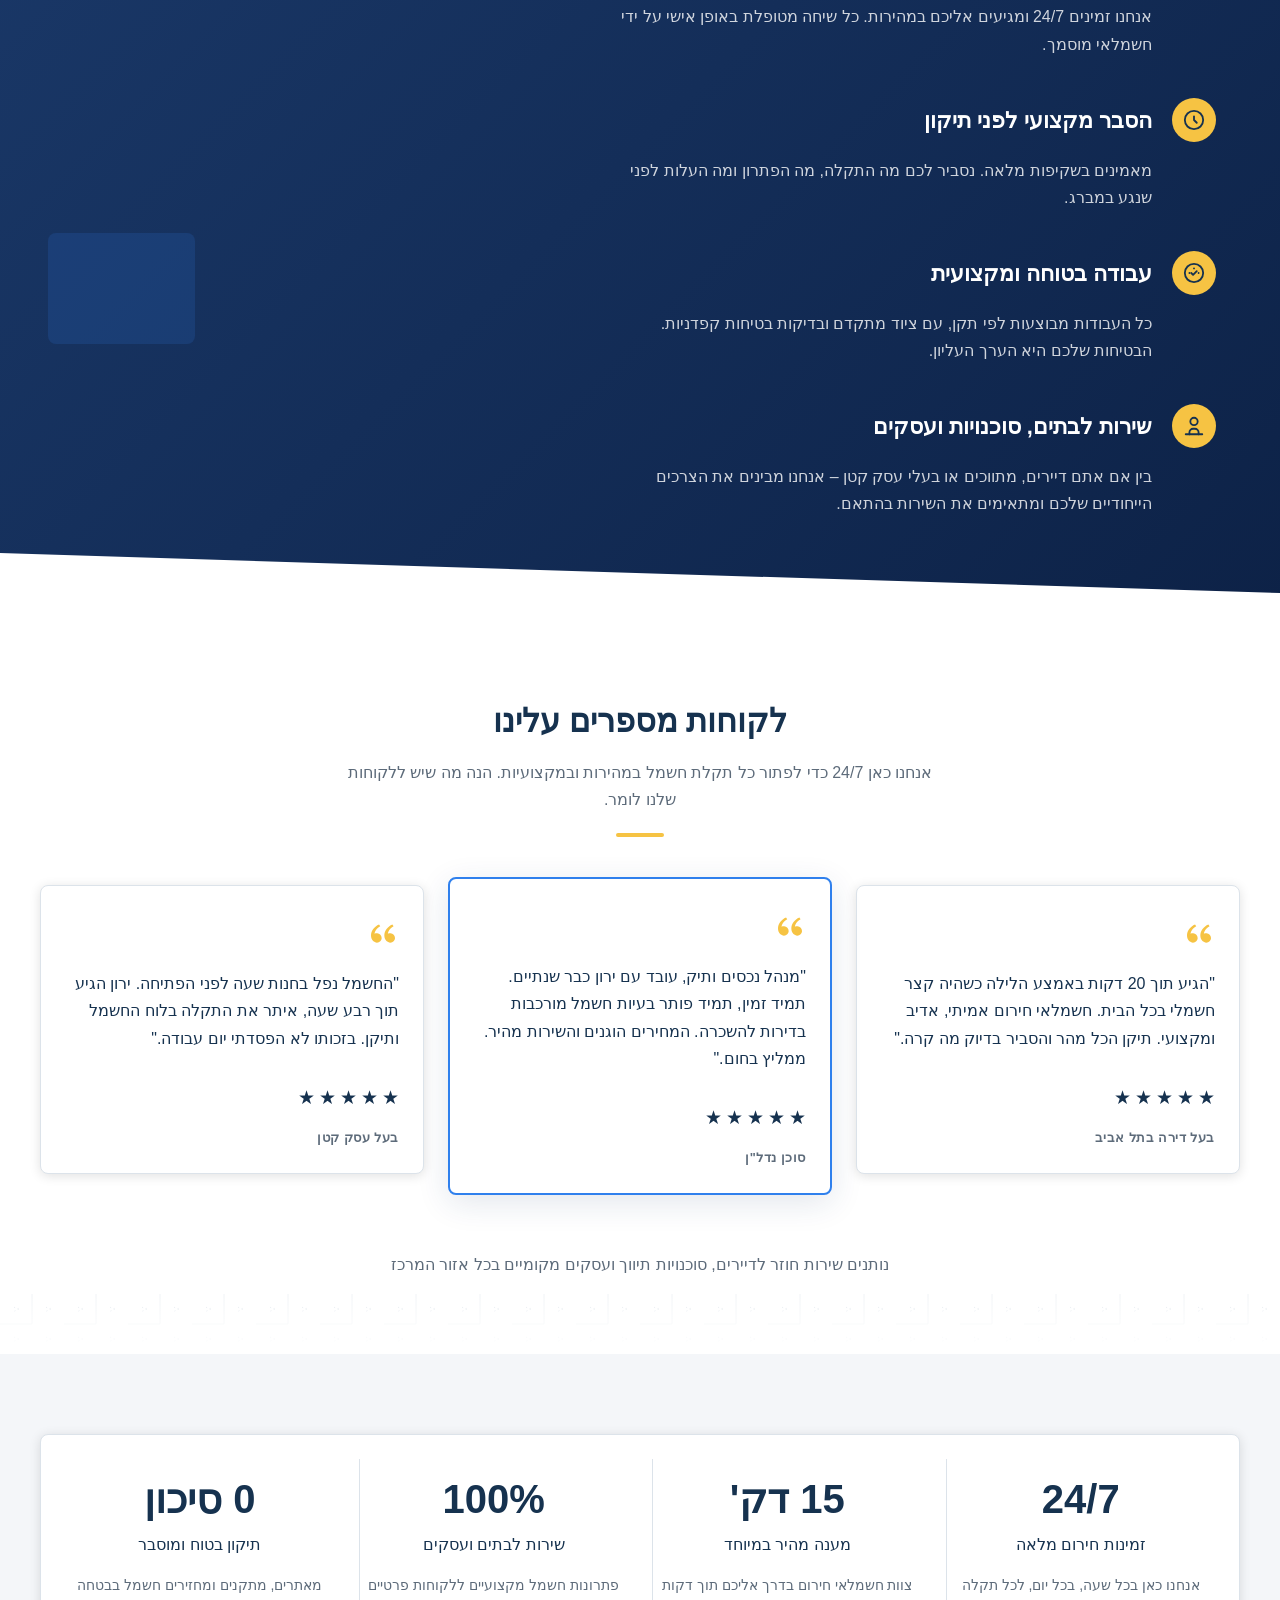
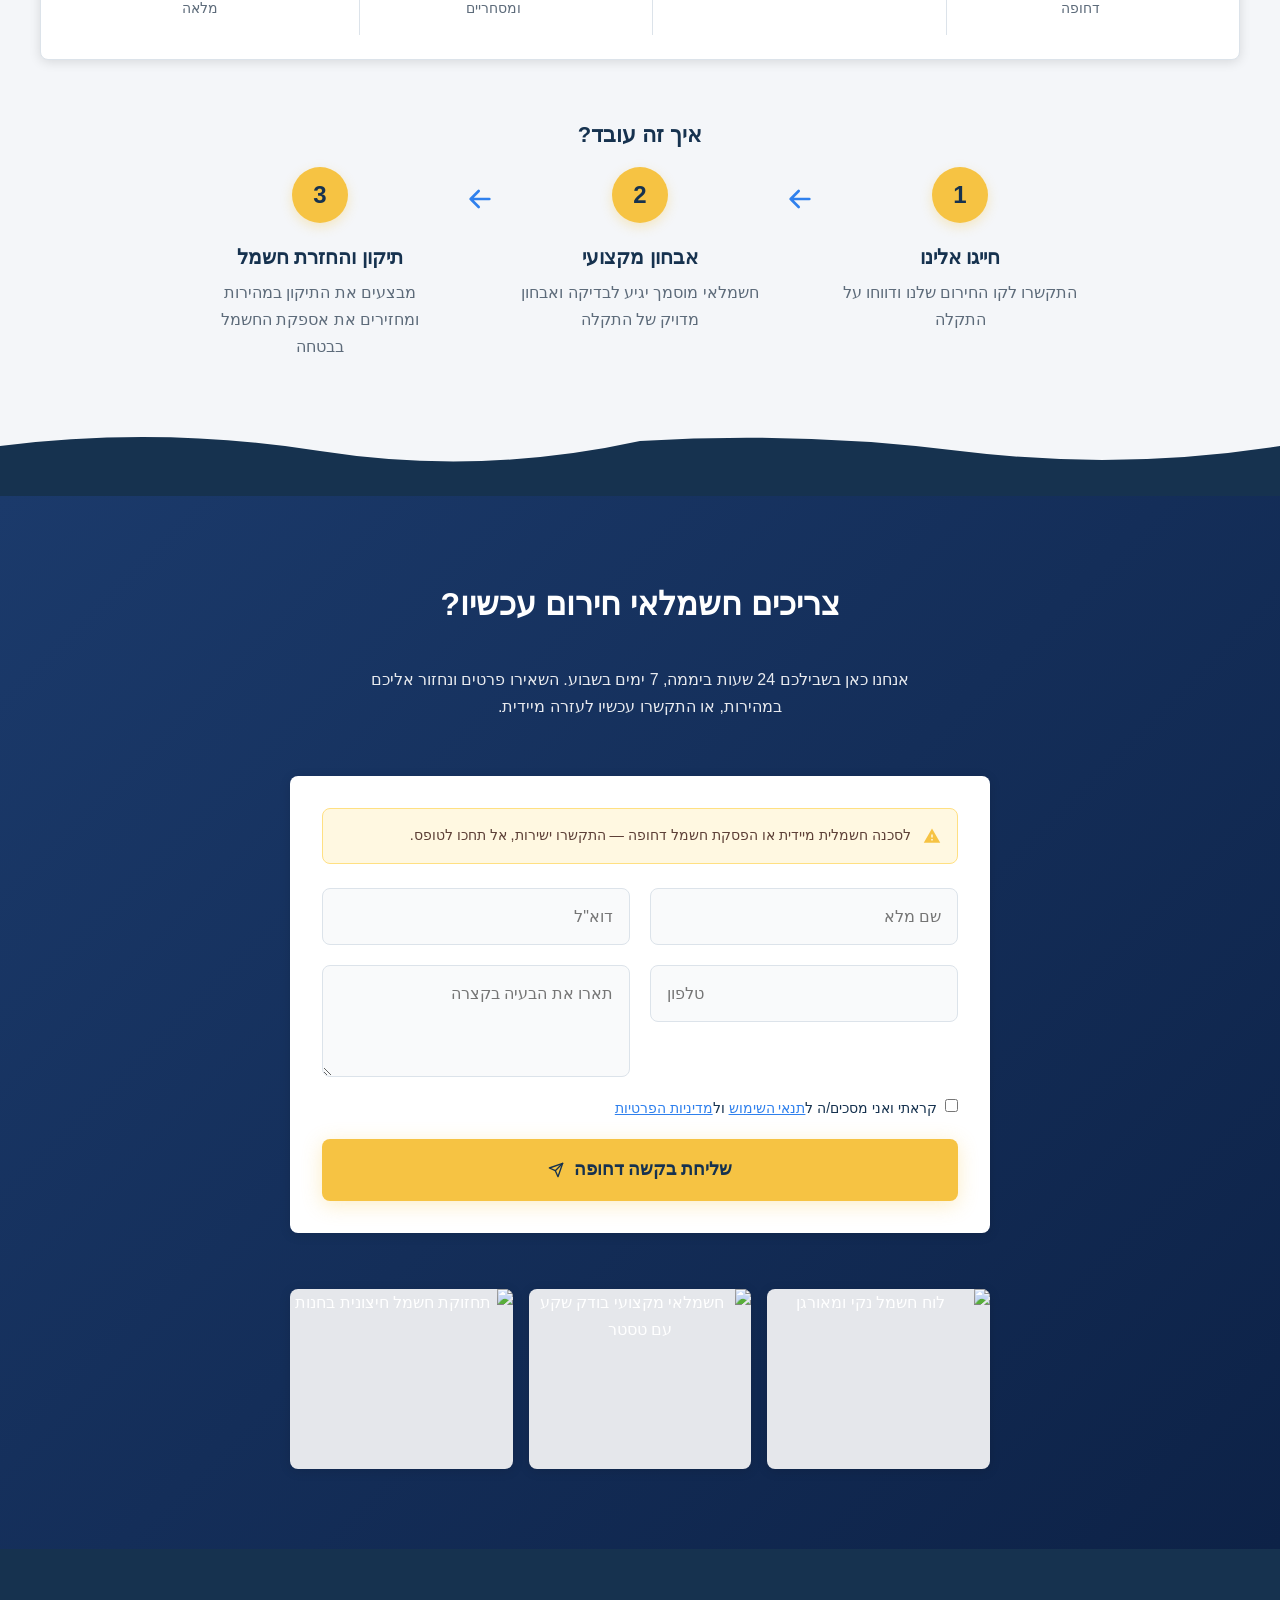
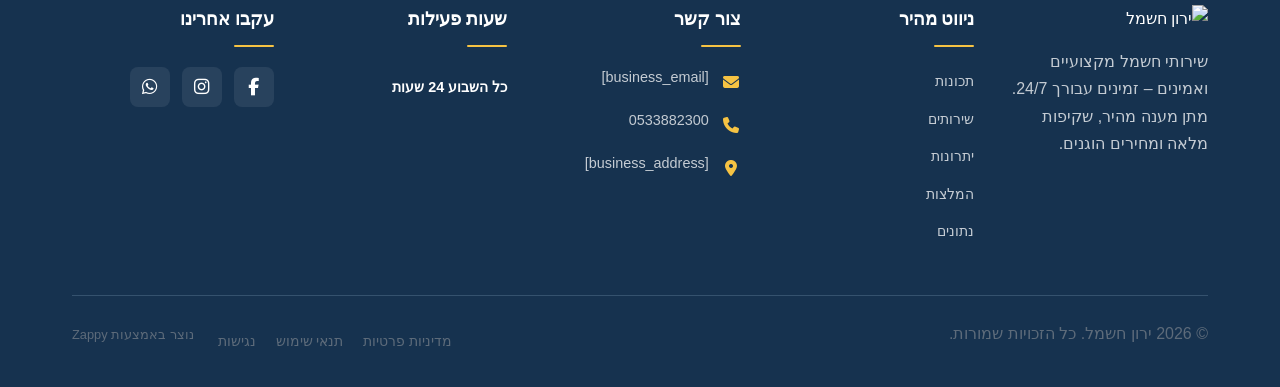
==== commit d2b9db1a: "Background sync: Progressive GitHub Sync" ====
--- a/index.html
+++ b/index.html
@@ -259,6 +259,7 @@
     <script src="https://cdn.jsdelivr.net/gh/mickidum/acc_toolbar/acctoolbar/acctoolbar.min.js"></script>
     <link rel="stylesheet" href="/styles.css">
     <script>window.ZAPPY_WEBSITE_ID = "525a11b5-ab86-4561-b315-037ea3725234"; window.ZAPPY_API_BASE = "https://api.zappy5.com";</script>
+    <link rel="preload" as="image" href="https://www.youtube.com/shorts/hyouSUmXu8I?feature=share" fetchpriority="high">
 
     <style id="zappy-dropdown-submenu-styles">
       /* ========== DESKTOP DROPDOWN SUBMENU STYLES ========== */
@@ -831,59 +832,8 @@
 </script>
   
   <main id="main">
-    <section data-band-index="0" id="hero" class="index-hero-section" data-layout-spec="בית-hero" data-hero-treatment="fade-bleed" style="--hero-fade-color: var(--bg-light); overflow: hidden;" role="banner" aria-label="גיבור דף הבית" data-hero-type="fullscreen-scrim" data-zappy-bg-overlay-color="#000000" data-zappy-bg-overlay-opacity="0">
-    <div data-zappy-zoom-wrapper="true" data-element-id="img-1783435741131-wky4yxtj4" data-element-type="image" data-zappy-zoom-wrapper-width-mode="full" style="position: absolute !important; top: 0px !important; left: 0px !important; width: 100% !important; height: 100% !important; max-width: none !important; margin-left: 0px !important; margin-right: 0px !important; z-index: 0 !important; overflow: hidden !important;" data-zappy-zoom-clip="true" data-zappy-wrapper-margins-applied="true" data-zappy-zoom-wrapper-align="center"><img loading="eager" fetchpriority="high" class="hero-fade-img" data-hero-bg="true" data-placeholder="index-hero-image-1" data-context="Professional electrician in clean navy-blue uniform with yellow safety accents, working beside a modern residential electrical panel, holding tools, bright and realistic lighting, shot on a residential site with clean white walls, composition focused on the right side of the frame leaving the left side naturally emptier for text overlay" width="1400" height="900" src="https://www.youtube.com/shorts/hyouSUmXu8I?feature=share" alt="חשמלאי מקצועי בעבודה" data-hero-background="true" data-element-type="image" data-element-id="img-1783435741131-wky4yxtj4" style="opacity: 1; mix-blend-mode: normal; object-position: 0% 50% !important; margin: 0px !important; position: absolute !important; left: 0% !important; top: 0% !important; width: 100% !important; height: 100% !important; max-width: none !important; max-height: none !important; display: block !important; object-fit: cover !important;" data-zappy-zoom="1" data-zappy-hero-img-base-opacity="1" data-zappy-hero-img-base-blend="normal" data-zappy-object-position="0% 50%"></div>
-    
-    <div class="hero-fade-content">
-        <div class="hero-text-group">
-            <p><span class="hero-badge">
-                <svg data-element-type="icon" data-icon-type="svg" aria-hidden="true" width="16" height="16" viewBox="0 0 24 24" fill="none" stroke="currentColor" stroke-width="2" stroke-linecap="round" stroke-linejoin="round"><circle cx="12" cy="12" r="10"></circle><polyline points="12 6 12 12 16 14"></polyline></svg>
-                שירות חשמלאי חירום 24/7
-            </span>
-            
-            </p><h1 class="hero-title">עזרה חשמלית מיידית,<br>בכל שעה ביום ובלילה</h1>
-            
-            <h3 class="hero-subtitle">תיקון מקצועי ומהיר להפסקות חשמל, קצרים, מפסקים קופצים, שקעים שרופים ותקלות דחופות בבתים, חנויות, משרדים ונכסים מנוהלים.</h3>
-        </div>
-        
-        <div class="hero-actions">
-            
-            
-            <a href="#contact" class="btn-secondary-request" data-element-type="button" data-element-id="btn-1783435741127-ku5lztjkq" data-native-element="true">
-                שלח קריאה דחופה
-                <svg data-element-type="icon" data-icon-type="svg" aria-hidden="true" width="18" height="18" viewBox="0 0 24 24" fill="none" stroke="currentColor" stroke-width="2" stroke-linecap="round" stroke-linejoin="round"><line x1="5" y1="12" x2="19" y2="12"></line><polyline points="12 5 19 12 12 19"></polyline></svg>
-            </a>
-        </div>
-        
-        <div class="hero-trust-row">
-            <div class="trust-item">
-                <svg data-element-type="icon" data-icon-type="svg" aria-hidden="true" width="18" height="18" viewBox="0 0 24 24" fill="none" stroke="currentColor" stroke-width="2" stroke-linecap="round" stroke-linejoin="round"><path d="M22 11.08V12a10 10 0 1 1-5.93-9.14"></path><polyline points="22 4 12 14.01 9 11.01"></polyline></svg>
-                <span>חשמלאי מוסמך ומורשה</span>
-            </div>
-            <div class="trust-item">
-                <svg data-element-type="icon" data-icon-type="svg" aria-hidden="true" width="18" height="18" viewBox="0 0 24 24" fill="none" stroke="currentColor" stroke-width="2" stroke-linecap="round" stroke-linejoin="round"><polygon points="13 2 3 14 12 14 11 22 21 10 12 10 13 2"></polygon></svg>
-                <span>הגעה מהירה לכל אזור</span>
-            </div>
-            <div class="trust-item">
-                <svg data-element-type="icon" data-icon-type="svg" aria-hidden="true" width="18" height="18" viewBox="0 0 24 24" fill="none" stroke="currentColor" stroke-width="2" stroke-linecap="round" stroke-linejoin="round"><circle cx="12" cy="12" r="10"></circle><polyline points="12 6 12 12 16 14"></polyline></svg>
-                <span>זמינים מסביב לשעון</span>
-            </div>
-        </div>
-    </div>
-
-    <div class="index-hero-divider-wrapper">
-        <svg data-no-icon-edit="true" aria-hidden="true" viewBox="0 0 1200 80" preserveAspectRatio="none" xmlns="http://www.w3.org/2000/svg">
-            <defs>
-                <clipPath id="hero-diagonal">
-                    <polygon points="0,0 1200,0 1200,80 0,80"></polygon>
-                </clipPath>
-            </defs>
-            <path d="M0,80 L0,20 L1200,80 L1200,80 Z" fill="var(--bg-light)"></path>
-            <path d="M0,22 L1200,82" fill="var(--bg-light)" stroke="var(--accent)" stroke-width="2" vector-effect="non-scaling-stroke"></path>
-        </svg>
-    </div>
-</section><section data-band-index="0" id="hero-dup-1783438493243" class="index-hero-section" data-layout-spec="בית-hero" data-hero-treatment="fade-bleed" style="--hero-fade-color: var(--bg-light); overflow: hidden;" role="banner" aria-label="גיבור דף הבית" data-hero-type="fullscreen-scrim" data-zappy-bg-overlay-color="#000000" data-zappy-bg-overlay-opacity="0">
-    <div data-zappy-zoom-wrapper="true" data-element-id="img-1783435741131-wky4yxtj4" data-element-type="image" data-zappy-zoom-wrapper-width-mode="full" style="position: absolute !important; top: 0px !important; left: 0px !important; width: 100% !important; height: 100% !important; max-width: none !important; margin-left: 0px !important; margin-right: 0px !important; z-index: 0 !important; overflow: hidden !important;" data-zappy-zoom-clip="true" data-zappy-wrapper-margins-applied="true" data-zappy-zoom-wrapper-align="center"><img loading="eager" fetchpriority="high" class="hero-fade-img" data-hero-bg="true" data-placeholder="index-hero-image-1" data-context="Professional electrician in clean navy-blue uniform with yellow safety accents, working beside a modern residential electrical panel, holding tools, bright and realistic lighting, shot on a residential site with clean white walls, composition focused on the right side of the frame leaving the left side naturally emptier for text overlay" width="1400" height="900" src="https://www.youtube.com/shorts/hyouSUmXu8I?feature=share" alt="חשמלאי מקצועי בעבודה" data-hero-background="true" data-element-type="image" data-element-id="img-1783435741131-wky4yxtj4" style="opacity: 1; mix-blend-mode: normal; object-position: 0% 50% !important; margin: 0px !important; position: absolute !important; left: 0% !important; top: 0% !important; width: 100% !important; height: 100% !important; max-width: none !important; max-height: none !important; display: block !important; object-fit: cover !important;" data-zappy-zoom="1" data-zappy-hero-img-base-opacity="1" data-zappy-hero-img-base-blend="normal" data-zappy-object-position="0% 50%"></div>
+    <section data-band-index="0" id="hero-dup-1783438493243" class="index-hero-section" data-layout-spec="בית-hero" data-hero-treatment="fade-bleed" style="--hero-fade-color: var(--bg-light); overflow: hidden;" role="banner" aria-label="גיבור דף הבית" data-hero-type="fullscreen-scrim" data-zappy-bg-overlay-color="#000000" data-zappy-bg-overlay-opacity="0">
+    <div data-zappy-zoom-wrapper="true" data-element-id="img-1783435741131-wky4yxtj4" data-element-type="image" data-zappy-zoom-wrapper-width-mode="full" style="position: absolute !important; top: 0px !important; left: 0px !important; width: 100% !important; height: 100% !important; max-width: none !important; margin-left: 0px !important; margin-right: 0px !important; z-index: 0 !important; overflow: hidden !important;" data-zappy-zoom-clip="true" data-zappy-wrapper-margins-applied="true" data-zappy-zoom-wrapper-align="center"><img loading="eager" fetchpriority="high" decoding="async" class="hero-fade-img" data-hero-bg="true" data-placeholder="index-hero-image-1" data-context="Professional electrician in clean navy-blue uniform with yellow safety accents, working beside a modern residential electrical panel, holding tools, bright and realistic lighting, shot on a residential site with clean white walls, composition focused on the right side of the frame leaving the left side naturally emptier for text overlay" width="1400" height="900" src="https://www.youtube.com/shorts/hyouSUmXu8I?feature=share" alt="חשמלאי מקצועי בעבודה" data-hero-background="true" data-element-type="image" data-element-id="img-1783435741131-wky4yxtj4" style="opacity: 1; mix-blend-mode: normal; object-position: 0% 50% !important; margin: 0px !important; position: absolute !important; left: 0% !important; top: 0% !important; width: 100% !important; height: 100% !important; max-width: none !important; max-height: none !important; display: block !important; object-fit: cover !important;" data-zappy-zoom="1" data-zappy-hero-img-base-opacity="1" data-zappy-hero-img-base-blend="normal" data-zappy-object-position="0% 50%"></div>
     
     <div class="hero-fade-content">
         <div class="hero-text-group">
